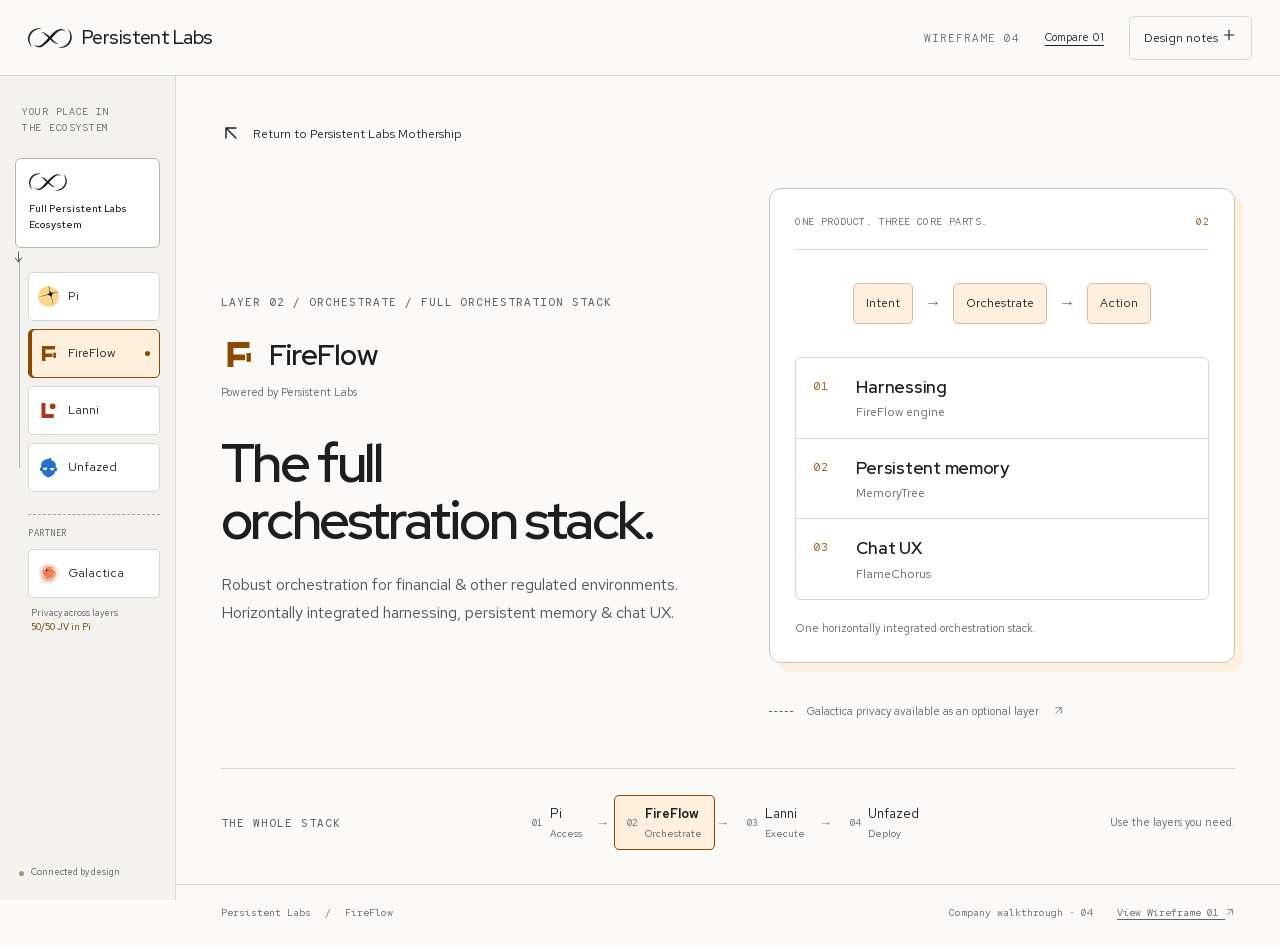
==== fireflow.html @ 5bea2a49 "Publish Persistent Labs ecosystem walkthrough" ====
<!doctype html><html lang="en"><head><meta charset="utf-8"><meta name="viewport" content="width=device-width, initial-scale=1"><meta name="robots" content="noindex,nofollow"><meta name="color-scheme" content="light"><title>FireFlow · Persistent Labs wireframe</title><link rel="preload" href="assets/fonts/red-hat-display-latin-variable.woff2" as="font" type="font/woff2" crossorigin><link rel="preload" href="assets/fonts/red-hat-text-latin-variable.woff2" as="font" type="font/woff2" crossorigin><link rel="stylesheet" href="site.css?v=774cdf6183"><script src="app.js?v=c38bf62b38" defer></script></head>
    <body data-page="fireflow"><a class="skip-link" href="#main">Skip to content</a><header class="topbar"><a class="company-logo" href="index.html" aria-label="Persistent Labs home"><svg class="pl-mark" aria-hidden="true" focusable="false" xmlns="http://www.w3.org/2000/svg" viewBox="0 0 47 21"><g fill="currentColor"><path d="M4.39736 20.0548C-1.94875 15.1978 -1.28266 5.82736 5.46964 1.67684C7.69121 0.311941 10.3883 -0.250189 12.9525 0.103068C13.5801 0.187772 14.1971 0.321567 14.7929 0.514077C13.5637 0.550654 12.348 0.665198 11.1622 0.944338C5.41959 2.16197 1.02265 7.51087 1.75419 13.4594C2.0006 15.8254 3.0623 18.0807 4.39736 20.0548Z"/><path d="M6.89844 17.0713C8.09585 18.1677 9.59743 19.1658 11.2184 19.0407C13.516 18.8578 15.5268 16.9106 17.1217 15.3609C21.6274 11.0842 30.0478 -1.45781 37.0571 1.18921C38.3604 1.68974 39.4144 2.73892 40.1074 3.88436C39.4086 3.34629 38.6781 2.87753 37.9138 2.58106C35.9617 1.79466 34.0819 2.46171 32.4552 3.60137C30.7678 4.78819 29.349 6.25705 27.9042 7.80002C25.5565 10.3315 23.3311 13.0017 20.8256 15.4379C19.195 17.0078 17.4519 18.5306 15.4045 19.5682C11.948 21.3479 8.72344 20.6193 6.8994 17.0713H6.89844Z"/><path d="M13.8281 4.46155C16.8525 3.89076 19.742 6.03917 21.8962 7.90364C24.0543 9.79986 25.9832 12.0224 28.0777 13.91C29.4706 15.142 30.949 16.2624 32.8857 16.686C29.8296 17.2548 26.9853 15.1719 24.7945 13.2891C22.6287 11.3967 20.7036 9.16554 18.6187 7.2645C17.2115 5.99971 15.7359 4.87833 13.8281 4.46155Z"/><path d="M42.4229 0.945841C48.769 5.80288 48.1029 15.1733 41.3506 19.3238C39.13 20.6887 36.4329 21.2509 33.8677 20.8967C33.2402 20.812 32.6232 20.6782 32.0273 20.4857C33.2565 20.4491 34.4722 20.3345 35.6581 20.0554C41.4016 18.8387 45.7986 13.4898 45.067 7.54125C44.8206 5.17529 43.7589 2.92004 42.4239 0.945841H42.4229Z"/></g></svg>
<span>Persistent Labs</span></a><div class="review-controls"><button class="map-toggle" type="button" aria-expanded="false" aria-controls="mobile-map">Ecosystem <svg class="ui-icon" xmlns="http://www.w3.org/2000/svg" viewBox="0 0 24 24" width="16" height="16" fill="none" stroke="currentColor" stroke-width="1.7" stroke-linecap="round" stroke-linejoin="round" aria-hidden="true" focusable="false"><path d="M5 12h14"/><path class="icon-vertical" d="M12 5v14"/></svg></button><span class="version">Wireframe 04</span><a class="compare-link" href="v1/fireflow.html">Compare 01</a><button class="notes-toggle" type="button" aria-pressed="false">Design notes <svg class="ui-icon" xmlns="http://www.w3.org/2000/svg" viewBox="0 0 24 24" width="16" height="16" fill="none" stroke="currentColor" stroke-width="1.7" stroke-linecap="round" stroke-linejoin="round" aria-hidden="true" focusable="false"><path d="M5 12h14"/><path class="icon-vertical" d="M12 5v14"/></svg></button></div></header>
    <aside class="rail"><nav aria-label="Ecosystem map"><p class="rail-caption">Your place in<br>the ecosystem</p>
    <a class="map-home" href="index.html" aria-label="Full Persistent Labs Ecosystem" title="Full Persistent Labs Ecosystem"><svg class="pl-mark" aria-hidden="true" focusable="false" xmlns="http://www.w3.org/2000/svg" viewBox="0 0 47 21"><g fill="currentColor"><path d="M4.39736 20.0548C-1.94875 15.1978 -1.28266 5.82736 5.46964 1.67684C7.69121 0.311941 10.3883 -0.250189 12.9525 0.103068C13.5801 0.187772 14.1971 0.321567 14.7929 0.514077C13.5637 0.550654 12.348 0.665198 11.1622 0.944338C5.41959 2.16197 1.02265 7.51087 1.75419 13.4594C2.0006 15.8254 3.0623 18.0807 4.39736 20.0548Z"/><path d="M6.89844 17.0713C8.09585 18.1677 9.59743 19.1658 11.2184 19.0407C13.516 18.8578 15.5268 16.9106 17.1217 15.3609C21.6274 11.0842 30.0478 -1.45781 37.0571 1.18921C38.3604 1.68974 39.4144 2.73892 40.1074 3.88436C39.4086 3.34629 38.6781 2.87753 37.9138 2.58106C35.9617 1.79466 34.0819 2.46171 32.4552 3.60137C30.7678 4.78819 29.349 6.25705 27.9042 7.80002C25.5565 10.3315 23.3311 13.0017 20.8256 15.4379C19.195 17.0078 17.4519 18.5306 15.4045 19.5682C11.948 21.3479 8.72344 20.6193 6.8994 17.0713H6.89844Z"/><path d="M13.8281 4.46155C16.8525 3.89076 19.742 6.03917 21.8962 7.90364C24.0543 9.79986 25.9832 12.0224 28.0777 13.91C29.4706 15.142 30.949 16.2624 32.8857 16.686C29.8296 17.2548 26.9853 15.1719 24.7945 13.2891C22.6287 11.3967 20.7036 9.16554 18.6187 7.2645C17.2115 5.99971 15.7359 4.87833 13.8281 4.46155Z"/><path d="M42.4229 0.945841C48.769 5.80288 48.1029 15.1733 41.3506 19.3238C39.13 20.6887 36.4329 21.2509 33.8677 20.8967C33.2402 20.812 32.6232 20.6782 32.0273 20.4857C33.2565 20.4491 34.4722 20.3345 35.6581 20.0554C41.4016 18.8387 45.7986 13.4898 45.067 7.54125C44.8206 5.17529 43.7589 2.92004 42.4239 0.945841H42.4229Z"/></g></svg>
<span>Full Persistent Labs<br>Ecosystem</span></a>
    <div class="mini-stack"><div class="mini-axis" aria-hidden="true">↓</div><a class="map-node pi" href="pi.html" aria-label="Pi — Private inference & payments" title="Pi — Private inference & payments"><img class="mark" src="assets/pi-symbol.svg" width="38" height="38" alt="" aria-hidden="true" decoding="async"><span>Pi</span><i aria-hidden="true"></i></a><a class="map-node fireflow" href="fireflow.html" aria-label="FireFlow — Full orchestration stack" title="FireFlow — Full orchestration stack" aria-current="page"><svg class="mark" aria-hidden="true" focusable="false" xmlns="http://www.w3.org/2000/svg" viewBox="0 0 96 96" fill="currentColor"><path d="M18 14h60v16H34v18h32v16H34v18H18z"/><path d="M70 44h12v24H70z"/></svg>
<span>FireFlow</span><i aria-hidden="true"></i></a><a class="map-node lanni" href="lanni.html" aria-label="Lanni — Deployable agent layer" title="Lanni — Deployable agent layer"><svg class="mark" aria-hidden="true" focusable="false" xmlns="http://www.w3.org/2000/svg" viewBox="0 0 96 96" fill="currentColor"><path d="M16 14h18v50h38v18H16z"/><circle cx="67" cy="29" r="13"/></svg>
<span>Lanni</span><i aria-hidden="true"></i></a><a class="map-node unfazed" href="unfazed.html" aria-label="Unfazed — Lean orchestration & deployment" title="Unfazed — Lean orchestration & deployment"><svg class="mark" aria-hidden="true" focusable="false" xmlns="http://www.w3.org/2000/svg" viewBox="0 0 1024 1024">
  
  <g transform="matrix(13.381 0 0 13.381 3.82495 24.9614)">
    <path class="mark" d="M51.151 47.186c-4.211 0-7.624-3.413-7.624-7.624 0-.591.074-1.165.201-1.717 2.017.124 4.029.265 6.034.435-.019.091-.029.185-.029.282 0 .783.635 1.417 1.417 1.417.783 0 1.418-.634 1.418-1.417 0-.008-.002-.016-.003-.024 2.071.198 4.135.417 6.191.663.006.12.018.239.018.361 0 4.211-3.413 7.624-7.623 7.624ZM25.454 46.013c-4.211 0-7.624-3.413-7.624-7.624 0-.041.006-.081.006-.121 1.992-.321 3.991-.623 5.999-.901 0 .008-.002.014-.002.022 0 .783.634 1.417 1.417 1.417s1.417-.634 1.417-1.417c0-.136-.025-.265-.061-.389 2.049-.262 4.106-.501 6.17-.719.192.67.301 1.376.301 2.108 0 4.211-3.413 7.624-7.623 7.624ZM66.95 36.039c-1.069-.15-2.16.685-3.006 2.119l.727-7.239c.467-4.654-1.146-10.792-3.585-13.64-2.44-2.848-7.947-6.699-12.239-8.558l-1.725-.748c.767-.785 1.219-1.745 1.219-2.786 0-2.646-2.2-4.386-5.902-4.386 3.18 3.18-7.108 3.566-12.417 5.525-6.772 2.499-10.095 3.588-14.46 7.953s-4.97 11.977-4.405 16.62l.891 7.326c-.851-1.473-1.959-2.339-3.044-2.186-1.902.267-3.013 3.557-2.48 7.348.532 3.79 3.498 6.507 5.401 6.24.661-.093 1.103-.541 1.381-1.237.763 4.487 3.27 9.821 5.802 12.212 2.696 2.546 8.01 6.78 11.809 9.409 3.799 2.63 10.084 2.647 13.967.039l.116-.078c3.883-2.609 9.331-6.825 12.107-9.37 2.534-2.323 4.96-7.428 5.721-11.84.278.48.668.79 1.202.865 1.903.267 4.868-2.45 5.401-6.24.533-3.791-.578-7.081-2.481-7.348Z"/>
  </g>
</svg>
<span>Unfazed</span><i aria-hidden="true"></i></a></div>
    <div class="mini-partner"><span class="partner-kicker">Partner</span><a class="map-node galactica" href="galactica.html" title="Galactica — partner company" aria-label="Galactica — partner company"><img class="mark" src="assets/galactica-symbol.svg" width="38" height="38" alt="" aria-hidden="true" decoding="async"><span>Galactica</span><i aria-hidden="true"></i></a><small>Privacy across layers<br><b>50/50 JV in Pi</b></small></div>
    </nav><div class="rail-bottom"><span class="rail-dot"></span><span>Connected by design</span></div></aside><div id="mobile-map" class="mobile-map" hidden><div class="mobile-location"><span>You are here: <b>FireFlow</b></span></div><nav class="mobile-nodes" aria-label="Mobile ecosystem map"><a class="mobile-node home" href="index.html" aria-label="Full Persistent Labs Ecosystem"><svg class="pl-mark" aria-hidden="true" focusable="false" xmlns="http://www.w3.org/2000/svg" viewBox="0 0 47 21"><g fill="currentColor"><path d="M4.39736 20.0548C-1.94875 15.1978 -1.28266 5.82736 5.46964 1.67684C7.69121 0.311941 10.3883 -0.250189 12.9525 0.103068C13.5801 0.187772 14.1971 0.321567 14.7929 0.514077C13.5637 0.550654 12.348 0.665198 11.1622 0.944338C5.41959 2.16197 1.02265 7.51087 1.75419 13.4594C2.0006 15.8254 3.0623 18.0807 4.39736 20.0548Z"/><path d="M6.89844 17.0713C8.09585 18.1677 9.59743 19.1658 11.2184 19.0407C13.516 18.8578 15.5268 16.9106 17.1217 15.3609C21.6274 11.0842 30.0478 -1.45781 37.0571 1.18921C38.3604 1.68974 39.4144 2.73892 40.1074 3.88436C39.4086 3.34629 38.6781 2.87753 37.9138 2.58106C35.9617 1.79466 34.0819 2.46171 32.4552 3.60137C30.7678 4.78819 29.349 6.25705 27.9042 7.80002C25.5565 10.3315 23.3311 13.0017 20.8256 15.4379C19.195 17.0078 17.4519 18.5306 15.4045 19.5682C11.948 21.3479 8.72344 20.6193 6.8994 17.0713H6.89844Z"/><path d="M13.8281 4.46155C16.8525 3.89076 19.742 6.03917 21.8962 7.90364C24.0543 9.79986 25.9832 12.0224 28.0777 13.91C29.4706 15.142 30.949 16.2624 32.8857 16.686C29.8296 17.2548 26.9853 15.1719 24.7945 13.2891C22.6287 11.3967 20.7036 9.16554 18.6187 7.2645C17.2115 5.99971 15.7359 4.87833 13.8281 4.46155Z"/><path d="M42.4229 0.945841C48.769 5.80288 48.1029 15.1733 41.3506 19.3238C39.13 20.6887 36.4329 21.2509 33.8677 20.8967C33.2402 20.812 32.6232 20.6782 32.0273 20.4857C33.2565 20.4491 34.4722 20.3345 35.6581 20.0554C41.4016 18.8387 45.7986 13.4898 45.067 7.54125C44.8206 5.17529 43.7589 2.92004 42.4239 0.945841H42.4229Z"/></g></svg>
<span>Home</span></a><a class="mobile-node pi" href="pi.html" aria-label="Pi — Access"><img class="mark" src="assets/pi-symbol.svg" width="38" height="38" alt="" aria-hidden="true" decoding="async"><span>Pi</span></a><a class="mobile-node fireflow" href="fireflow.html" aria-label="FireFlow — Orchestrate" aria-current="page"><svg class="mark" aria-hidden="true" focusable="false" xmlns="http://www.w3.org/2000/svg" viewBox="0 0 96 96" fill="currentColor"><path d="M18 14h60v16H34v18h32v16H34v18H18z"/><path d="M70 44h12v24H70z"/></svg>
<span>FireFlow</span></a><a class="mobile-node lanni" href="lanni.html" aria-label="Lanni — Execute"><svg class="mark" aria-hidden="true" focusable="false" xmlns="http://www.w3.org/2000/svg" viewBox="0 0 96 96" fill="currentColor"><path d="M16 14h18v50h38v18H16z"/><circle cx="67" cy="29" r="13"/></svg>
<span>Lanni</span></a><a class="mobile-node unfazed" href="unfazed.html" aria-label="Unfazed — Deploy"><svg class="mark" aria-hidden="true" focusable="false" xmlns="http://www.w3.org/2000/svg" viewBox="0 0 1024 1024">
  
  <g transform="matrix(13.381 0 0 13.381 3.82495 24.9614)">
    <path class="mark" d="M51.151 47.186c-4.211 0-7.624-3.413-7.624-7.624 0-.591.074-1.165.201-1.717 2.017.124 4.029.265 6.034.435-.019.091-.029.185-.029.282 0 .783.635 1.417 1.417 1.417.783 0 1.418-.634 1.418-1.417 0-.008-.002-.016-.003-.024 2.071.198 4.135.417 6.191.663.006.12.018.239.018.361 0 4.211-3.413 7.624-7.623 7.624ZM25.454 46.013c-4.211 0-7.624-3.413-7.624-7.624 0-.041.006-.081.006-.121 1.992-.321 3.991-.623 5.999-.901 0 .008-.002.014-.002.022 0 .783.634 1.417 1.417 1.417s1.417-.634 1.417-1.417c0-.136-.025-.265-.061-.389 2.049-.262 4.106-.501 6.17-.719.192.67.301 1.376.301 2.108 0 4.211-3.413 7.624-7.623 7.624ZM66.95 36.039c-1.069-.15-2.16.685-3.006 2.119l.727-7.239c.467-4.654-1.146-10.792-3.585-13.64-2.44-2.848-7.947-6.699-12.239-8.558l-1.725-.748c.767-.785 1.219-1.745 1.219-2.786 0-2.646-2.2-4.386-5.902-4.386 3.18 3.18-7.108 3.566-12.417 5.525-6.772 2.499-10.095 3.588-14.46 7.953s-4.97 11.977-4.405 16.62l.891 7.326c-.851-1.473-1.959-2.339-3.044-2.186-1.902.267-3.013 3.557-2.48 7.348.532 3.79 3.498 6.507 5.401 6.24.661-.093 1.103-.541 1.381-1.237.763 4.487 3.27 9.821 5.802 12.212 2.696 2.546 8.01 6.78 11.809 9.409 3.799 2.63 10.084 2.647 13.967.039l.116-.078c3.883-2.609 9.331-6.825 12.107-9.37 2.534-2.323 4.96-7.428 5.721-11.84.278.48.668.79 1.202.865 1.903.267 4.868-2.45 5.401-6.24.533-3.791-.578-7.081-2.481-7.348Z"/>
  </g>
</svg>
<span>Unfazed</span></a><a class="mobile-node galactica" href="galactica.html" aria-label="Galactica — separate partner"><img class="mark" src="assets/galactica-symbol.svg" width="38" height="38" alt="" aria-hidden="true" decoding="async"><span>Galactica</span></a></nav><div id="map-details" class="map-details"><nav aria-label="Ecosystem roles"><a class="pi" href="pi.html"><b>01 · Access</b><span>Pi — Private inference & payments</span></a><a class="fireflow" href="fireflow.html" aria-current="page"><b>02 · Orchestrate</b><span>FireFlow — Full orchestration stack</span></a><a class="lanni" href="lanni.html"><b>03 · Execute</b><span>Lanni — Deployable agent layer</span></a><a class="unfazed" href="unfazed.html"><b>04 · Deploy</b><span>Unfazed — Lean orchestration & deployment</span></a></nav><a href="galactica.html" class="mobile-partner-detail"><b>Galactica · separate partner</b><span>Optional privacy across the stack. Built into Pi, a 50/50 joint venture with Persistent Labs.</span></a><button class="notes-toggle" type="button" aria-pressed="false">Design notes <svg class="ui-icon" xmlns="http://www.w3.org/2000/svg" viewBox="0 0 24 24" width="16" height="16" fill="none" stroke="currentColor" stroke-width="1.7" stroke-linecap="round" stroke-linejoin="round" aria-hidden="true" focusable="false"><path d="M5 12h14"/><path class="icon-vertical" d="M12 5v14"/></svg></button></div></div><div class="page-shell"><main id="main" tabindex="-1"><a href="index.html" class="return-link"><span aria-hidden="true"><svg class="ui-icon" xmlns="http://www.w3.org/2000/svg" viewBox="0 0 24 24" width="16" height="16" fill="none" stroke="currentColor" stroke-width="1.7" stroke-linecap="round" stroke-linejoin="round" aria-hidden="true" focusable="false"><path d="M18 18 6 6M6 18V6h12"/></svg></span> Return to Persistent Labs Mothership</a><section class="product-hero fireflow"><div class="product-copy"><p class="eyebrow">Layer 02 / Orchestrate / Full orchestration stack</p><div class="product-lockup "><svg class="mark" aria-hidden="true" focusable="false" xmlns="http://www.w3.org/2000/svg" viewBox="0 0 96 96" fill="currentColor"><path d="M18 14h60v16H34v18h32v16H34v18H18z"/><path d="M70 44h12v24H70z"/></svg>
<span>FireFlow</span></div><p class="endorsement">Powered by Persistent Labs</p><h1>The full<br> orchestration stack.</h1><p class="product-description">Robust orchestration for financial &amp; other regulated environments. Horizontally integrated harnessing, persistent memory &amp; chat UX.</p></div><div class="product-art"><div class="visual-board"><div class="visual-label"><span>One product. Three core parts.</span><span>02</span></div><div class="flow-path"><span>Intent</span><i aria-hidden="true">→</i><span>Orchestrate</span><i aria-hidden="true">→</i><span>Action</span></div><div class="ff-components"><div><b>01</b><h3>Harnessing</h3><p>FireFlow engine</p></div><div><b>02</b><h3>Persistent memory</h3><p>MemoryTree</p></div><div><b>03</b><h3>Chat UX</h3><p>FlameChorus</p></div></div><p class="visual-footnote">One horizontally integrated orchestration stack.</p></div><a class="privacy-caption" href="galactica.html">Galactica privacy available as an optional layer <span aria-hidden="true"><svg class="ui-icon" xmlns="http://www.w3.org/2000/svg" viewBox="0 0 24 24" width="16" height="16" fill="none" stroke="currentColor" stroke-width="1.7" stroke-linecap="round" stroke-linejoin="round" aria-hidden="true" focusable="false"><path d="M6 18 18 6M6 6h12v12"/></svg></span></a></div></section><section class="context-strip" aria-label="Place in the stack"><span class="eyebrow">The whole stack</span><div class="context-layers"><a href="pi.html" class="context-layer pi"><small>01</small><span>Pi<b>Access</b></span></a><a href="fireflow.html" class="context-layer fireflow" aria-current="page"><small>02</small><span>FireFlow<b>Orchestrate</b></span></a><a href="lanni.html" class="context-layer lanni"><small>03</small><span>Lanni<b>Execute</b></span></a><a href="unfazed.html" class="context-layer unfazed"><small>04</small><span>Unfazed<b>Deploy</b></span></a></div><p>Use the layers you need.</p></section><aside class="review-notes" hidden><span class="eyebrow">Design note</span><p>One product contains orchestration, persistent memory and chat UX. MemoryTree and FlameChorus stay subordinate. Copy follows the core brief; this wireframe does not evaluate or change the existing FireFlow website. The mark is the bible’s concept asset.</p></aside></main><footer class="page-footer"><span>Persistent Labs <span class="footer-divider">/</span> FireFlow</span><span>Company walkthrough · 04 <a href="v1/index.html">View Wireframe 01 <svg class="ui-icon" xmlns="http://www.w3.org/2000/svg" viewBox="0 0 24 24" width="16" height="16" fill="none" stroke="currentColor" stroke-width="1.7" stroke-linecap="round" stroke-linejoin="round" aria-hidden="true" focusable="false"><path d="M6 18 18 6M6 6h12v12"/></svg></a></span></footer></div><script type="application/json" id="interaction-content">{}</script></body></html>
---- site.css ----
@font-face{font-family:Red Hat Display;src:url('assets/fonts/red-hat-display-latin-variable.woff2') format('woff2');font-weight:300 900;font-display:swap}@font-face{font-family:Red Hat Text;src:url('assets/fonts/red-hat-text-latin-variable.woff2') format('woff2');font-weight:300 900;font-display:swap}@font-face{font-family:Red Hat Mono;src:url('assets/fonts/red-hat-mono-latin-variable.woff2') format('woff2');font-weight:300 900;font-display:swap}:root{--ink:#1c1e21;--muted:#61656b;--paper:#fbfaf8;--white:#fff;--line:#d6d7d8;--soft-line:#e8e7e4;--gold:#fbd78e;--rail:176px;--top:76px;--accent:#76580d;--tint:#fff7e6;--pad:clamp(24px,3.5vw,58px);--display:'Red Hat Display',Arial,sans-serif;--text:'Red Hat Text',Arial,sans-serif;--mono:'Red Hat Mono',monospace}*{box-sizing:border-box}html{scroll-behavior:auto}body{margin:0;background:var(--paper);color:var(--ink);font:16px/1.55 var(--text)}a{color:inherit;text-decoration:none}button{font:inherit;color:inherit}button,a{-webkit-tap-highlight-color:transparent}button{cursor:pointer}button:focus-visible,a:focus-visible,summary:focus-visible{outline:3px solid #76580d;outline-offset:5px}h1,h2,h3,p{margin:0}h1,h2,h3{font-family:var(--display)}h1{font-weight:600;letter-spacing:-.045em;line-height:1.06}h2{font-weight:600;letter-spacing:-.025em;line-height:1.2}h3{font-weight:600;letter-spacing:-.015em}.mark{display:block;width:30px;height:30px;flex-shrink:0;fill:currentColor}.pl-mark{width:44px;height:24px;flex:none;display:block}.gal-mark{display:block;width:100%;max-width:205px;height:auto}.eyebrow{font:500 11px/1.5 var(--mono);text-transform:uppercase;letter-spacing:.09em;color:var(--muted)}.pi{--accent:#6544a2;--tint:#f2edff}.fireflow{--accent:#8c4900;--tint:#fff0de}.lanni{--accent:#a6381c;--tint:#fff0eb}.unfazed{--accent:#2570cc;--tint:#ebf2fc}.galactica{--accent:#97502a;--tint:#fff1e8}.skip-link{position:fixed;top:-100px;left:16px;z-index:100;background:var(--ink);color:white;padding:12px 20px}.skip-link:focus{top:8px}.topbar{height:var(--top);position:fixed;z-index:20;inset:0 0 auto;background:rgba(251,250,248,.98);border-bottom:1px solid var(--line);display:flex;align-items:center;justify-content:space-between;padding:0 28px}.company-logo{display:flex;align-items:center;gap:10px;min-height:44px;font:500 19px var(--display);letter-spacing:-.03em}.review-controls{display:flex;align-items:center;gap:25px}.version{font:11px var(--mono);text-transform:uppercase;letter-spacing:.09em;color:var(--muted)}.notes-toggle{min-height:44px;border:1px solid var(--line);border-radius:5px;background:transparent;padding:0 14px;font-size:12px}.notes-toggle span{margin-left:12px}.notes-toggle[aria-pressed=true]{background:var(--ink);color:white;border-color:var(--ink)}.rail{position:fixed;top:var(--top);bottom:0;left:0;width:var(--rail);border-right:1px solid var(--line);padding:28px 15px 20px;background:#f3f2ef;display:flex;flex-direction:column;justify-content:space-between;overflow-y:auto;z-index:15}.rail-caption{font:10px/1.6 var(--mono);text-transform:uppercase;letter-spacing:.07em;color:var(--muted);margin:0 7px 22px}.map-home{display:flex;flex-direction:column;align-items:flex-start;justify-content:center;gap:10px;min-height:85px;padding:14px 13px;border:1px solid #b6b5b2;border-radius:6px;font-size:11px;font-weight:500;background:var(--white)}.map-home[aria-current]{background:var(--ink);border-color:var(--ink);color:var(--gold)}.map-home .pl-mark{width:38px;height:18px}.mini-stack{position:relative;padding:24px 0 0 13px;margin-right:0}.mini-stack:before{content:'';position:absolute;left:4px;top:10px;bottom:24px;width:1px;background:#b6b5b2}.mini-axis{position:absolute;left:-1px;top:-2px;font-size:15px;color:var(--muted)}.map-node{height:49px;display:flex;align-items:center;gap:9px;position:relative;border:1px solid var(--line);border-radius:5px;padding:9px;background:var(--white);margin-bottom:8px;font-size:12px}.map-node .mark{width:21px;height:21px;color:var(--accent)}.map-node i{margin-left:auto;width:5px;height:5px;border-radius:50%;background:transparent}.map-node[aria-current]{border-color:var(--accent);background:var(--tint);box-shadow:inset 3px 0 var(--accent)}.map-node[aria-current] i{background:var(--accent)}.map-node:hover{border-color:var(--accent)}.mini-partner{margin-top:22px;margin-left:13px;border-top:1px dashed #ba9f89;padding-top:12px;position:relative}.partner-kicker{font:9px var(--mono);text-transform:uppercase;letter-spacing:.06em;color:var(--muted);display:block;margin-bottom:10px}.mini-partner small{display:block;font-size:9px;line-height:1.6;color:var(--muted);padding-left:3px}.mini-partner small b{font-weight:500;color:var(--accent)}.g-symbol{font:700 21px/1 var(--display);min-width:21px}.g-symbol span{color:#df6942}.rail-bottom{display:flex;align-items:center;gap:7px;font-size:9px;color:var(--muted);padding:24px 4px 0}.rail-dot{width:5px;height:5px;background:#aa9871;border-radius:50%;flex:none}.page-shell{margin-left:var(--rail);padding-top:var(--top)}main{padding:36px var(--pad) 0;max-width:1510px;margin:auto;outline:none}.home-intro{display:grid;grid-template-columns:1fr 1fr;gap:50px;align-items:end;margin-bottom:34px}.home-intro h1{font-size:clamp(42px,4.4vw,66px);margin-top:17px}.intro-copy{max-width:420px;margin-left:auto;padding-bottom:4px}.intro-copy p{color:#53575d;font-size:16px;line-height:1.7}.explore-hint{display:flex;align-items:center;gap:12px;font-size:12px;margin-top:18px}.explore-hint>span{width:25px;height:25px;border:1px solid var(--line);display:grid;place-items:center;border-radius:50%}.ecosystem{display:grid;grid-template-columns:minmax(0,1fr) 62px 270px;grid-template-rows:auto 1fr;isolation:isolate}.stack-heading{grid-column:1;display:flex;justify-content:space-between;align-items:center;gap:12px;margin-bottom:13px}.axis-label{font-size:11px;color:var(--muted)}.stack-frame{grid-column:1;grid-row:2;padding:16px;border:1px solid #b9bab9;border-radius:13px;background:linear-gradient(90deg,#fff8,#fff4)}.stack-block{display:grid;grid-template-columns:28px minmax(135px,.85fr) minmax(0,1fr) 19px;gap:15px;align-items:center;min-height:100px;border:1px solid #bdc0c5;border-left:4px solid var(--accent);border-radius:8px;background:white;padding:16px 18px;margin-bottom:18px;position:relative;transition:border-color .15s,background .15s}.stack-block:not(:last-of-type):after{content:'';position:absolute;bottom:-19px;left:46px;height:18px;width:1px;background:#aeb1b5}.stack-block:before{content:'';position:absolute;top:-7px;left:49px;width:32px;height:6px;border:1px solid #bfc2c6;border-bottom:0;border-radius:3px 3px 0 0;background:white}.stack-block:hover{border-color:var(--accent);background:var(--tint)}.stack-block .mark{color:var(--accent);height:33px;width:33px}.block-number{font:11px var(--mono);color:var(--muted);align-self:start;padding-top:5px}.block-brand{display:flex;align-items:center;gap:12px}.block-brand strong{font:600 clamp(18px,1.7vw,25px) var(--display);letter-spacing:-.025em}.block-role{font-size:13px;line-height:1.45;color:#53575d}.block-arrow{color:var(--muted);font-size:21px}.jv-badge{display:block;font-size:10px;line-height:1.5;color:var(--accent);margin-top:6px}.foundation{display:flex;justify-content:space-between;gap:12px;color:var(--muted);font:10px/1.5 var(--mono)}.stack-block:last-of-type{margin-bottom:14px}.privacy-wiring{grid-column:2;grid-row:2;position:relative;min-height:444px}.wire{position:absolute;left:0;width:32px;border-top:1px dashed #b57b58}.wire:before{content:'';position:absolute;top:-3px;left:-3px;width:5px;height:5px;border-radius:50%;background:#b57b58}.w1{top:66px}.w2{top:184px}.w3{top:302px}.w4{top:420px;border-top:2px solid #97502a}.bus{position:absolute;left:31px;top:66px;height:355px;border-left:1px dashed #b57b58}.bridge{position:absolute;left:31px;right:0;top:243px;border-top:1px dashed #b57b58}.partner-column{grid-column:3;grid-row:1/3;display:flex;flex-direction:column;justify-content:center}.partner-intro{margin-bottom:14px}.partner-intro .eyebrow{font-size:10px}.partner-block{padding:24px 21px;border:1px solid #c8b19f;border-radius:10px;background:#fffdfa}.partner-title{display:flex;align-items:center;justify-content:space-between;gap:12px;min-height:44px}.partner-title .gal-mark{max-width:180px}.partner-title>span{font-size:20px}.partner-endorsement{font-size:10px;color:var(--muted);margin:4px 0 26px}.partner-block h2{font-size:24px;line-height:1.15;margin-bottom:13px}.partner-block>p:not(.partner-endorsement){font-size:13px;color:#55595e;line-height:1.65}.relationship{display:flex;align-items:center;gap:9px;font-size:11px}.optional{margin-top:22px}.inherent{margin-top:12px;font-weight:600}.line-sample{width:24px;border-top:2px solid #97502a;flex:none}.line-sample.dashed{border-top:1px dashed #97502a}.partner-block .settlement{font-size:11px!important;margin-top:12px;padding-top:14px;border-top:1px solid var(--soft-line)}.text-link{font-size:12px;font-weight:500;display:inline-flex;gap:15px;align-items:center;min-height:44px;margin-top:13px;text-decoration:underline;text-underline-offset:4px}.modular-note{display:flex;align-items:center;gap:20px;margin:29px 0 7px;padding:22px 0 0;border-top:1px solid var(--line)}.modular-note h2{font-size:20px}.modular-note p{font-size:13px;color:var(--muted);margin-top:5px}.modular-icon{display:flex;gap:5px;align-items:flex-end;flex:none}.modular-icon i{width:12px;height:12px;border:1px solid #8c7e64}.modular-icon i:nth-child(2){height:23px}.modular-icon i:nth-child(3){height:34px}.page-footer{max-width:1510px;margin:34px auto 0;padding:20px var(--pad) 25px;border-top:1px solid var(--line);display:flex;justify-content:space-between;gap:20px;font:10px/1.5 var(--mono);color:var(--muted)}.footer-divider{margin:0 8px}.review-notes{margin-top:30px;padding:22px 24px;background:#fff4d9;border:1px dashed #a08a55;border-radius:6px;max-width:100%}.review-notes p{font-size:13px;line-height:1.7;max-width:95ch;margin-top:8px}.review-notes[hidden]{display:none}.return-link{display:inline-flex;align-items:center;gap:12px;min-height:44px;font-size:12px;margin-bottom:32px}.return-link span{font-size:20px}.return-link:hover{text-decoration:underline;text-underline-offset:4px}.product-hero{display:grid;grid-template-columns:minmax(0,1.04fr) minmax(0,1fr);gap:clamp(35px,5vw,88px);align-items:center;min-height:500px;padding-bottom:35px}.product-lockup{display:flex;align-items:center;gap:13px;margin-top:25px;font:600 29px var(--display);letter-spacing:-.025em}.product-lockup .mark{width:35px;height:35px;color:var(--accent)}.endorsement{font-size:11px;color:var(--muted);margin-top:10px}.product-copy h1{font-size:clamp(39px,4.2vw,63px);margin-top:32px}.product-description{font-size:16px;line-height:1.75;margin-top:24px;max-width:48ch;color:#52565d}.jv-detail{border-top:1px solid var(--line);padding-top:20px;margin-top:28px}.jv-detail>div{display:flex;align-items:center;gap:19px;margin-top:15px}.jv-detail b{font:600 15px var(--display)}.jv-detail .gal-mark{width:130px}.product-art{min-width:0}.visual-board{border:1px solid #c5c6c9;border-radius:12px;padding:25px;background:white;box-shadow:8px 8px 0 var(--tint)}.visual-label{display:flex;justify-content:space-between;gap:20px;font:10px/1.5 var(--mono);text-transform:uppercase;letter-spacing:.04em;color:var(--muted);padding-bottom:20px;border-bottom:1px solid var(--line)}.visual-label>span:last-child{color:var(--accent)}.pi-models{display:flex;justify-content:space-between;gap:10px;margin-top:30px}.pi-models span{font-size:12px;border:1px solid var(--line);border-radius:5px;padding:11px 9px;text-align:center;flex:1;background:var(--paper)}.branch-line{height:32px;width:73%;border:1px solid #b4a4d6;border-top:0;margin:0 auto;position:relative}.branch-line:after{content:'';height:22px;width:1px;background:#b4a4d6;position:absolute;left:50%;bottom:-23px}.pi-core{display:flex;align-items:center;justify-content:center;gap:20px;margin:22px auto 0;padding:27px;border:1px solid #b4a4d6;border-radius:8px;background:var(--tint)}.pi-core .mark{width:60px;height:60px;color:var(--accent)}.pi-core strong{font:600 30px var(--display);display:block}.pi-core span{font-size:13px;color:var(--muted)}.private-band{display:flex;align-items:center;justify-content:center;gap:9px;padding:16px 0;font-size:12px}.small-dot{width:6px;height:6px;background:#97502a;border-radius:50%}.pi-settlement{display:flex;flex-direction:column;align-items:center;gap:5px;border-top:1px solid var(--line);padding-top:18px;font-size:12px}.pi-settlement strong{font-weight:500;color:var(--muted);font-size:11px}.privacy-caption{display:flex;gap:14px;font-size:11px;line-height:1.6;margin-top:26px;color:var(--muted);min-height:44px;align-items:center}.privacy-caption:before{content:'';width:24px;border-top:1px dashed #97502a;flex:none}.flow-path{display:flex;gap:12px;align-items:center;justify-content:center;padding:33px 0}.flow-path span{font-size:12px;padding:10px 12px;background:var(--tint);border:1px solid #d5bc9f;border-radius:5px}.flow-path i{font-style:normal;color:var(--muted)}.ff-components{border:1px solid var(--line);border-radius:6px;overflow:hidden}.ff-components>div{padding:16px 18px;border-bottom:1px solid var(--line);display:grid;grid-template-columns:27px 1fr;column-gap:15px;align-items:start}.ff-components>div:last-child{border-bottom:0}.ff-components b{font:11px var(--mono);color:var(--accent);padding-top:5px;grid-row:1/3}.ff-components h3{font-size:17px}.ff-components p{font-size:12px;color:var(--muted);margin-top:3px}.visual-footnote{font-size:11px;margin-top:20px;color:var(--muted)}.intent-bubble{border:1px solid #e3b7ac;background:var(--tint);border-radius:12px 12px 3px 12px;padding:17px;font-size:14px;margin:28px 0 22px 30px}.action-panel{border:1px solid var(--line);border-radius:8px;padding:20px}.action-panel>.eyebrow{color:var(--accent)}.action-step{padding-top:21px;display:flex;align-items:center;gap:13px;font-size:13px}.action-step span{font:10px var(--mono);border:1px solid #ddc1b9;padding:6px;border-radius:50%;color:var(--accent)}.action-step strong{font-weight:500}.built-on{display:flex;justify-content:space-between;align-items:center;min-height:44px;margin-top:15px;font-size:12px}.built-on span{font-size:20px}.deploy-wire{padding-top:27px;text-align:center}.deployment-symbol{display:grid;place-items:center;width:54px;height:54px;border:1px solid var(--line);margin:0 auto 12px;font:20px var(--mono);border-radius:5px;color:var(--accent)}.deploy-wire h3{font-size:19px}.deploy-arrow{display:block;font-size:27px;color:var(--accent);padding:17px}.deploy-destination{padding:25px 25px 12px;border:1px solid #aac3df;background:var(--tint);border-radius:5px}.deploy-destination h3{margin-top:7px}.destination-lines{padding:16px 20px;display:flex;flex-direction:column;gap:8px;align-items:center}.destination-lines i{height:4px;width:100%;background:#c6d6ec}.destination-lines i:last-child{width:65%}.unfazed .product-lockup{font-family:Arial,sans-serif;text-transform:lowercase;font-weight:400}.unfazed .product-copy h1{font-family:Arial,sans-serif;font-size:clamp(38px,3.8vw,58px);letter-spacing:-.055em}.context-strip{border-top:1px solid var(--line);padding-top:26px;display:flex;align-items:center;justify-content:space-between;gap:24px}.context-layers{display:flex;flex:1;justify-content:center;gap:19px}.context-layer{position:relative;display:flex;gap:8px;align-items:center;min-height:44px;padding:8px 12px;border:1px solid transparent;border-radius:5px;font-size:13px}.context-layer:not(:last-child):after{content:'→';position:absolute;right:-15px;color:#84878c}.context-layer small{font:9px var(--mono);color:var(--muted)}.context-layer[aria-current]{background:var(--tint);border-color:var(--accent);font-weight:600}.context-layer:hover{text-decoration:underline}.context-strip>p{font-size:11px;color:var(--muted)}.gal-page{border:1px solid #d9dddF;border-radius:16px;background:#fff;overflow:hidden}.gal-header{padding:22px 30px;display:flex;justify-content:space-between;align-items:center;border-bottom:1px solid #eceeed;gap:25px}.gal-header .gal-mark{width:180px}.gal-header p{font-size:10px;margin-top:9px;color:var(--muted)}.gal-nav{display:flex;gap:27px;font:9px var(--mono);text-transform:uppercase;color:var(--muted)}.gal-hero{position:relative;isolation:isolate;overflow:hidden;min-height:410px;padding:70px 45px 30px;background:linear-gradient(125deg,#fbfcfc,#f2f7f8 70%,#fff8ed)}.gal-orbit{position:absolute;right:3%;top:0;width:430px;height:430px;z-index:-1;opacity:.35;transform:rotate(-28deg)}.gal-orbit i{position:absolute;border:23px solid #dce4e5;border-left-color:transparent;border-bottom-color:#e8ddd2;border-radius:50%;inset:0}.gal-orbit i:nth-child(2){inset:42px;border-width:20px;transform:rotate(30deg)}.gal-orbit i:nth-child(3){inset:82px;border-width:18px;transform:rotate(60deg)}.gal-orbit i:nth-child(4){inset:118px;border-width:16px;transform:rotate(90deg)}.gal-welcome{font-size:12px;font-weight:500;margin:0 0 3px 4px}.gal-hero h1{font-family:Arial,sans-serif;font-size:clamp(44px,7.5vw,110px);font-weight:500;letter-spacing:-.065em;white-space:nowrap}.gal-dot{color:#dc6844}.gal-com{color:#8a9c9f}.gal-tagline{text-align:right;max-width:95%;font-size:22px;letter-spacing:-.03em;margin-top:12px}.gal-reference-actions{display:flex;gap:13px;margin-top:30px}.gal-reference-actions>span{font-size:9px;text-transform:uppercase;letter-spacing:.03em;border:1px solid #cd7757;padding:10px 15px;color:#6e4637;border-radius:3px}.gal-reference-actions>span:first-child{background:#ef865f;color:#251b17}.gal-reference-actions small{margin-left:14px}.gal-hero-foot{display:flex;justify-content:space-between;gap:25px;font:9px/1.5 var(--mono);color:#686e72;margin-top:64px}.gal-identity{text-align:center;padding:46px 25px}.gal-identity h2{font-size:32px;margin:14px 0}.gal-identity>p{font-size:14px;color:var(--muted);max-width:53ch;margin:auto}.gal-relationship-grid{display:grid;grid-template-columns:1fr 1fr;border-top:1px solid var(--line)}.gal-relationship-grid>div{padding:27px 30px}.gal-relationship-grid>div+div{border-left:1px solid var(--line)}.gal-relationship-grid h3{font-size:22px;margin-top:13px}.gal-relationship-grid p{font-size:13px;color:var(--muted);margin-top:12px;max-width:47ch}@media(min-width:1600px){.home-intro h1{font-size:74px}.stack-block{grid-template-columns:28px 1fr 1fr 20px}.ecosystem{grid-template-columns:minmax(0,1fr) 76px 310px}.partner-block{padding:30px}.bridge{right:0}}@media(max-width:1180px){:root{--rail:156px;--pad:28px}.ecosystem{grid-template-columns:minmax(0,1fr) 45px 235px}.stack-block{grid-template-columns:20px 1fr 17px;column-gap:12px;padding:12px 15px;height:108px;min-height:108px}.block-brand{grid-column:2;grid-row:1;gap:10px}.block-brand strong{font-size:21px}.block-brand .mark{width:25px;height:25px}.block-role{grid-column:2;grid-row:2;font-size:12px}.block-number{grid-row:1/3}.block-arrow{grid-column:3;grid-row:1/3}.jv-badge{font-size:9px;margin-top:3px}.privacy-wiring .wire{width:23px}.bus{left:22px;height:379px;top:70px}.bridge{left:22px;top:260px}.w1{top:70px}.w2{top:196px}.w3{top:322px}.w4{top:448px}.partner-block{padding:21px 18px}.partner-block h2{font-size:22px}.partner-title .gal-mark{max-width:160px}.foundation{font-size:9px}.product-hero{gap:35px}.visual-board{padding:21px}.flow-path{gap:7px}.flow-path span{padding:8px;font-size:10px}.context-strip{flex-wrap:wrap;gap:10px}.context-strip>p{display:none}.product-copy h1{font-size:45px}.gal-hero h1{font-size:8vw}.home-intro{gap:28px}}@media(max-width:900px){.home-intro{grid-template-columns:1fr;gap:20px;margin-bottom:30px}.home-intro h1 br{display:none}.home-intro h1{font-size:46px}.intro-copy{max-width:62ch;margin:0}.intro-copy p{font-size:15px}.explore-hint{margin-top:12px}.ecosystem{grid-template-columns:minmax(0,1fr) 30px 210px}.partner-block{padding:20px 15px}.partner-title .gal-mark{max-width:150px}.partner-title>span{display:none}.partner-block h2{font-size:21px}.partner-block>p:not(.partner-endorsement){font-size:12px}.partner-endorsement{font-size:9px;margin-bottom:20px}.partner-intro .eyebrow{font-size:9px;letter-spacing:0}.relationship{font-size:10px;gap:7px}.stack-frame{padding:14px 10px}.stack-block{grid-template-columns:1fr 14px;padding:11px 12px;gap:4px 8px}.block-number{display:none}.block-brand,.block-role{grid-column:1}.block-arrow{grid-column:2}.block-brand{gap:7px}.stack-block:before{left:22px;width:26px}.stack-block:after{left:35px!important}.foundation>span:last-child{display:none}.privacy-wiring .wire{width:16px}.bus,.bridge{left:15px}.stack-heading .axis-label{display:none}.product-hero{grid-template-columns:1fr;gap:34px;min-height:0}.product-copy{max-width:58ch}.product-copy h1{font-size:52px}.product-art{max-width:560px;width:100%}.product-description{max-width:58ch}.context-strip{display:block}.context-layers{justify-content:flex-start;margin-top:15px}.gal-header{padding:22px}.gal-nav{display:none}.gal-hero{padding:45px 25px 25px;min-height:360px}.gal-hero h1{font-size:7.9vw}.gal-tagline{font-size:19px}.gal-hero-foot{font-size:8px;gap:12px}.gal-relationship-grid>div{padding:24px}.gal-relationship-grid h3{font-size:21px}}@media(max-width:760px){:root{--rail:65px;--top:66px;--pad:23px}.topbar{padding:0 16px}.company-logo{font-size:16px;gap:8px}.company-logo .pl-mark{width:34px;height:19px}.review-controls{gap:12px}.version{font-size:9px;letter-spacing:.04em}.notes-toggle{font-size:11px;padding:0 10px}.notes-toggle span{display:none}.rail{padding:20px 8px 15px}.rail-caption,.map-home>span,.map-node>span,.map-node>i,.mini-partner small,.rail-bottom,.mini-axis{display:none}.map-home{padding:0;min-height:48px;align-items:center;gap:0}.map-home .pl-mark{width:32px;height:19px}.mini-stack{margin:0;padding:22px 0 0}.mini-stack:before{left:23px;top:0;bottom:0}.map-node{width:48px;height:48px;padding:0;justify-content:center;gap:0;margin-bottom:9px}.map-node .mark{width:24px;height:24px}.map-node[aria-current]{box-shadow:inset 3px 0 var(--accent)}.mini-partner{margin:23px 0 0;padding-top:12px}.partner-kicker{font-size:7px;letter-spacing:0;text-align:center}.g-symbol{font-size:24px;text-align:center}.g-symbol span{display:inline}.page-footer{font-size:9px;display:block;margin-top:26px}.page-footer>span{display:block}.page-footer>span+span{margin-top:7px}main{padding-top:28px}.home-intro h1{font-size:42px}.home-intro h1 br{display:block}.eyebrow{font-size:10px;letter-spacing:.07em}.intro-copy p{font-size:14px}.explore-hint{font-size:11px}.ecosystem{display:block}.stack-heading{margin-bottom:15px}.stack-heading .axis-label{display:block;font-size:10px}.stack-frame{padding:16px 13px}.stack-block{grid-template-columns:20px 1fr 16px;padding:14px;height:auto;min-height:98px;gap:7px 11px}.block-number{display:block;grid-column:1}.block-brand,.block-role{grid-column:2}.block-brand strong{font-size:22px}.block-brand .mark{width:27px;height:27px}.block-arrow{grid-column:3}.block-role{font-size:12px}.jv-badge{font-size:9px}.stack-block:before{left:40px}.stack-block:after{left:53px!important}.privacy-wiring{display:none}.partner-column{padding-top:25px;position:relative}.partner-column:before{content:'';height:25px;border-left:2px solid #97502a;position:absolute;left:40px;top:0}.partner-intro{margin-bottom:10px}.partner-intro .eyebrow{font-size:10px;letter-spacing:.05em}.partner-block{padding:23px}.partner-title .gal-mark{max-width:190px}.partner-title>span{display:block}.partner-endorsement{font-size:10px}.partner-block h2{font-size:25px}.partner-block>p:not(.partner-endorsement){font-size:13px}.relationship{font-size:12px}.modular-note{align-items:flex-start;gap:13px}.modular-note h2{font-size:21px;line-height:1.3}.modular-note p{font-size:12px;line-height:1.7}.modular-icon{padding-top:4px;gap:3px}.modular-icon i{width:8px}.return-link{font-size:11px;line-height:1.6;gap:9px;margin-bottom:21px}.product-hero{gap:28px;padding-bottom:24px}.product-lockup{font-size:27px;margin-top:21px}.product-copy h1{font-size:clamp(32px,7.5vw,49px);margin-top:28px}.product-description{font-size:14px;line-height:1.75;margin-top:20px}.endorsement{font-size:10px}.visual-board{padding:20px;box-shadow:5px 5px 0 var(--tint)}.visual-label{font-size:9px;gap:15px}.pi-models{gap:6px}.pi-models span{padding:10px 5px;font-size:10px}.pi-core{padding:20px;gap:16px}.pi-core .mark{width:48px;height:48px}.private-band{font-size:11px}.pi-settlement{font-size:11px}.jv-detail>div{flex-wrap:wrap;gap:12px}.jv-detail b{font-size:13px}.jv-detail .gal-mark{width:115px}.jv-detail .eyebrow{font-size:9px}.flow-path{padding:25px 0;flex-wrap:wrap;gap:6px}.flow-path span{font-size:10px;padding:7px 8px}.ff-components>div{padding:14px;column-gap:9px;grid-template-columns:22px 1fr}.ff-components h3{font-size:15px}.ff-components p{font-size:11px}.intent-bubble{font-size:12px;margin-left:15px;padding:14px}.action-panel{padding:16px}.action-step{gap:10px;font-size:11px}.privacy-caption{font-size:10px}.context-layers{display:grid;grid-template-columns:1fr 1fr;gap:10px}.context-layer{font-size:12px;padding:8px;justify-content:center;border-color:var(--line)}.context-layer:not(:last-child):after{display:none}.context-strip>p{display:block;margin-top:12px}.review-notes{padding:18px}.review-notes p{font-size:12px}.unfazed .product-copy h1{font-size:clamp(33px,7.5vw,49px)}.gal-header{padding:20px 18px}.gal-header .gal-mark{width:165px}.gal-header p{font-size:9px;line-height:1.5}.gal-hero{padding:40px 18px 22px;min-height:315px}.gal-hero h1{font-size:clamp(28px,8.2vw,54px);letter-spacing:-.065em}.gal-orbit{right:-100px;top:30px;width:320px;height:320px}.gal-orbit i{border-width:17px}.gal-orbit i:nth-child(2){inset:34px;border-width:15px}.gal-orbit i:nth-child(3){inset:66px;border-width:14px}.gal-orbit i:nth-child(4){inset:98px;border-width:12px}.gal-welcome{font-size:10px}.gal-tagline{font-size:16px;text-align:left;max-width:100%;margin-top:18px}.gal-reference-actions{flex-direction:column;align-items:flex-start;gap:9px;margin-top:22px}.gal-reference-actions>span{font-size:8px;padding:8px 11px}.gal-hero-foot{display:block;margin-top:35px;font-size:8px}.gal-hero-foot>span{display:block}.gal-hero-foot>span+span{margin-top:5px}.gal-identity{padding:33px 18px}.gal-identity h2{font-size:24px}.gal-identity p{font-size:12px}.gal-relationship-grid{display:block}.gal-relationship-grid>div{padding:22px 18px}.gal-relationship-grid>div+div{border-left:0;border-top:1px solid var(--line)}.gal-relationship-grid h3{font-size:21px}.gal-relationship-grid p{font-size:12px}}@media(max-width:400px){:root{--pad:17px}.version{display:none}.notes-toggle{font-size:10px}.company-logo{font-size:15px}.home-intro h1{font-size:37px}.home-intro .eyebrow{font-size:9px}.stack-block{grid-template-columns:1fr 16px;gap:7px;padding:14px 11px}.block-number{display:none}.block-brand,.block-role{grid-column:1}.block-arrow{grid-column:2}.block-brand strong{font-size:20px}.block-brand .mark{width:25px;height:25px}.stack-frame{padding:15px 10px}.stack-block:before{left:22px}.stack-block:after{left:35px!important}.jv-badge{font-size:9px}.partner-block{padding:20px 16px}.partner-title .gal-mark{max-width:155px}.partner-title>span{font-size:17px}.modular-icon{display:none}.pi-models{flex-direction:column}.branch-line{height:20px;width:0;border-right:0}.pi-core{margin-top:22px}.jv-detail>div{gap:9px}.gal-header .gal-mark{width:145px}.visual-board{padding:15px}.flow-path{flex-direction:column}.flow-path i{transform:rotate(90deg)}.flow-path span{font-size:12px;min-width:130px;text-align:center}}@media(prefers-reduced-motion:reduce){*,*:before,*:after{transition:none!important;animation:none!important}}@media print{.topbar,.rail,.review-controls,.return-link,.skip-link{display:none}.page-shell{margin:0;padding:0}main{padding:20px}.review-notes{break-inside:avoid}.page-footer{padding:15px}.product-hero{min-height:0}.stack-block,.partner-block,.visual-board,.gal-page{break-inside:avoid}body{background:white}a{color:inherit}}@media(min-width:901px) and (max-height:850px){body[data-page=home] main{padding-top:24px}.home-intro{margin-bottom:23px}.home-intro h1{font-size:46px;margin-top:12px}.home-intro .intro-copy p{font-size:14px;line-height:1.6}.home-intro .explore-hint{margin-top:12px}.stack-block{min-height:74px;height:74px;margin-bottom:12px;padding-top:10px;padding-bottom:10px}.stack-block:not(:last-of-type):after{height:12px;bottom:-13px}.stack-block .mark{width:27px;height:27px}.block-brand strong{font-size:21px}.block-role{font-size:12px}.stack-frame{padding-top:16px;padding-bottom:14px}.privacy-wiring{min-height:360px}.w1{top:53px}.w2{top:139px}.w3{top:225px}.w4{top:311px}.bus{top:53px;height:259px}.bridge{top:182px}.partner-block{padding:18px 20px}.partner-block h2{font-size:22px;margin-bottom:10px}.partner-endorsement{margin-bottom:18px}.partner-block>p:not(.partner-endorsement){font-size:12px}.optional{margin-top:16px}.partner-block .settlement{margin-top:10px;padding-top:10px}.partner-block .text-link{margin-top:7px;min-height:40px}.modular-note{margin-top:23px}}@media(max-width:760px){.map-node{flex-direction:column;gap:4px;height:54px}.map-node>span{display:block;font-size:8px;line-height:1}.map-node .mark{width:21px;height:21px}.map-home>span{display:block;font-size:0;line-height:1}.map-home>span:after{content:'Home';font-size:8px}.map-home{gap:5px}.g-symbol{font-size:21px;line-height:20px}.g-symbol span{font-size:21px}.gal-hero h1{font-size:clamp(23px,7.7vw,54px)}}[hidden]{display:none!important}.compare-link{font-size:11px;min-height:44px;display:flex;align-items:center;text-decoration:underline;text-underline-offset:4px}.page-footer a{margin-left:18px;text-decoration:underline;text-underline-offset:3px}.mobile-map{display:none}.home-intro{margin-bottom:22px;gap:35px}.home-intro h1{font-size:clamp(40px,4vw,60px);margin-top:12px}.intro-copy{max-width:380px}.intro-copy p{font-size:16px;line-height:1.65}.explore-hint{font-size:12px;gap:0;word-spacing:2px;color:var(--ink);margin-top:14px}.stack-selector{margin-bottom:22px}.selector-top{display:flex;align-items:center;justify-content:space-between;gap:20px}.preset-buttons{display:flex;gap:6px;flex-wrap:wrap}.preset-buttons button{border:1px solid var(--line);background:white;padding:0 16px;min-height:44px;border-radius:5px;font-size:12px;font-weight:500}.preset-buttons button:hover{border-color:var(--ink)}.preset-buttons button[aria-pressed=true]{background:var(--ink);color:var(--gold);border-color:var(--ink)}.selection-summary{font-size:12px;color:#53575d;margin-top:12px;min-height:19px}.ecosystem{grid-template-columns:minmax(0,1fr) 48px 265px}.stack-frame{padding:16px 14px 10px}.stack-block{grid-template-columns:20px minmax(125px,.8fr) minmax(0,1fr) 18px;grid-template-rows:auto auto;gap:3px 13px;min-height:88px;height:88px;margin-bottom:12px;padding:12px 16px;background:var(--tint);border-color:var(--accent);transition:background .18s,border-color .18s}.stack-block .block-number{grid-column:1;grid-row:1/3;align-self:center;padding:0}.stack-block .block-brand{grid-column:2;grid-row:1/3;gap:10px}.stack-block .block-brand strong{font-size:23px}.stack-block .mark{width:28px;height:28px}.block-purpose{grid-column:3;grid-row:1;line-height:1.35}.block-purpose>strong{font:600 19px/1.2 var(--display);letter-spacing:-.02em;display:block}.block-purpose>span{font-size:10px;color:#53575d;display:block;margin-top:3px}.block-privacy{grid-column:3;grid-row:2;font-size:10px;display:flex;align-items:center;gap:6px;color:#665446;white-space:nowrap}.block-privacy:before{content:'';width:17px;border-top:1px dashed #97502a}.block-privacy.built-in:before{border-top-style:solid;border-top-width:2px}.stack-block .block-arrow{grid-column:4;grid-row:1/3}.stack-block:before{background:var(--tint);border-color:var(--accent);left:42px}.stack-block:not(:last-of-type):after{height:12px;bottom:-13px;left:57px!important}.stack-block:last-of-type{margin-bottom:0;border-radius:8px 8px 0 0}.selection-label{display:none}.ecosystem[data-mode=combination] .block-brand,.ecosystem[data-mode=journey] .block-brand{grid-row:1}.ecosystem[data-mode=combination] .selection-label,.ecosystem[data-mode=journey] .selection-label{display:block;grid-column:2;grid-row:2;font:10px/1.2 var(--text);color:var(--accent)}.stack-block.is-unselected{background:white;border-color:#c5c7ca;border-left-color:var(--accent)}.stack-block.is-unselected:before{background:white;border-color:#c5c7ca}.stack-block.is-unselected .selection-label{color:var(--muted)}.stack-block:hover{box-shadow:0 0 0 1px var(--accent);background:var(--tint)}.pi-ownership{display:flex;justify-content:space-between;align-items:center;gap:8px;background:#eae1fc;border:1px solid #6544a2;border-top:0;border-radius:0 0 7px 7px;padding:9px 14px;color:#4e327f}.pi-ownership strong{font:600 13px var(--display)}.pi-ownership span{font-size:10px}.foundation{margin-top:10px;font-size:9px}.privacy-wiring{min-height:420px}.privacy-wiring .wire{width:25px}.privacy-wiring .bus{left:24px;top:60px;height:300px}.privacy-wiring .bridge{left:24px;top:210px}.privacy-wiring .w1{top:60px}.privacy-wiring .w2{top:160px}.privacy-wiring .w3{top:260px}.privacy-wiring .w4{top:360px}.partner-column{grid-row:1/3}.partner-block{padding:23px 20px}.partner-intro .eyebrow{font-size:10px}.partner-title .gal-mark{max-width:186px}.partner-endorsement{margin-bottom:20px}.partner-block h2{font-size:25px;margin-bottom:18px}.relationship{align-items:center;margin-top:16px;gap:10px;font-size:12px;line-height:1.4}.relationship b{font-weight:600;display:block}.relationship small{display:block;font-size:10px;line-height:1.6;color:var(--muted);margin-top:2px}.partner-block .settlement{font-size:12px!important;margin-top:18px;padding-top:17px}.partner-block .text-link{margin-top:10px}.journey{margin-top:35px;padding-top:28px;border-top:1px solid var(--line)}.journey-intro{display:flex;justify-content:space-between;align-items:end;gap:25px}.journey h2{font-size:29px;margin-top:8px}.journey-intro>p{max-width:34ch;font-size:13px;color:var(--muted)}.journey-steps{display:grid;grid-template-columns:repeat(4,minmax(0,1fr));gap:12px;margin-top:24px}.journey-step{position:relative;display:grid;grid-template-columns:25px 1fr;text-align:left;gap:3px 10px;min-height:76px;border:1px solid var(--line);border-radius:7px;background:white;padding:14px}.journey-step>span{grid-row:1/3;font:11px var(--mono);align-self:center;color:var(--accent)}.journey-step strong{font:600 18px var(--display)}.journey-step small{font-size:11px;color:var(--muted)}.journey-step[aria-pressed=true]{border-color:var(--accent);background:var(--tint);box-shadow:inset 0 -3px var(--accent)}.journey-step:not(:last-child):after{content:'→';position:absolute;right:-12px;top:25px;color:var(--muted);font-size:12px}.journey-detail{display:flex;align-items:center;justify-content:space-between;gap:25px;background:var(--tint);border:1px solid var(--line);border-left:4px solid var(--accent);border-radius:7px;padding:24px;margin-top:16px;min-height:150px}.journey-detail h3{font-size:24px;margin:7px 0}.journey-detail p{font-size:14px;color:#53575d;max-width:65ch}.journey-link{font-size:12px;white-space:nowrap;min-height:44px;display:flex;align-items:center;text-decoration:underline;text-underline-offset:4px}.journey-footer{display:flex;align-items:center;justify-content:space-between;gap:20px;margin-top:14px}.journey-footer p{font-size:11px;color:var(--muted)}.journey-footer>div{display:flex;gap:8px}.journey-footer button{min-height:44px;min-width:44px;padding:0 14px;background:white;border:1px solid var(--line);border-radius:5px;font-size:12px;white-space:nowrap}.journey-footer button:disabled{color:#72767b;background:#f1f0ee;cursor:default}.context-layer span{display:block}.context-layer b{display:block;font-size:10px;color:var(--muted);font-weight:400;margin-top:1px}.jv-detail h2{font-size:23px;color:var(--accent)}.jv-detail .ownership-split{display:grid;grid-template-columns:1fr 1fr;gap:0;border:1px solid #c4b2e7;border-radius:8px;overflow:hidden;background:var(--tint)}.ownership-split>div{padding:16px;display:flex;flex-direction:column;gap:8px;align-items:flex-start}.ownership-split>div+div{border-left:1px solid #c4b2e7}.ownership-split strong{font:600 28px var(--display);color:var(--accent)}.ownership-split span{font-size:12px}.ownership-split .gal-mark{width:120px;max-width:100%;height:19px;object-fit:contain;object-position:left center}.gal-at-a-glance{display:grid;grid-template-columns:1fr 1fr;background:#fff7f0;border-bottom:1px solid #e6d4c5}.gal-at-a-glance>a{display:flex;align-items:center;gap:15px;padding:20px 30px;min-height:88px}.gal-at-a-glance>a+a{border-left:1px solid #e6d4c5}.gal-at-a-glance>a>strong{font:600 25px var(--display);color:#97502a}.gal-at-a-glance b{display:block;font-size:13px;font-weight:600}.gal-at-a-glance small{display:block;font-size:10px;color:var(--muted);margin-top:3px}.gal-at-a-glance>a>span:last-child{margin-left:auto}@media(max-width:1180px) and (min-width:761px){.ecosystem{grid-template-columns:minmax(0,1fr) 32px 225px}.stack-block{grid-template-columns:1fr minmax(0,1.05fr) 14px;gap:3px 8px;padding:12px;min-height:100px;height:100px}.stack-block .block-number{display:none}.stack-block .block-brand{grid-column:1;gap:7px}.stack-block .block-brand strong{font-size:19px}.stack-block .mark{width:23px;height:23px}.block-purpose,.block-privacy{grid-column:2}.block-purpose>strong{font-size:18px}.block-purpose>span{font-size:10px}.block-privacy{font-size:9px}.stack-block .block-arrow{grid-column:3}.ecosystem[data-mode] .selection-label{grid-column:1;font-size:9px}.pi-ownership{flex-wrap:wrap;gap:3px;padding:8px 10px}.pi-ownership strong{font-size:12px}.privacy-wiring .wire{width:17px}.privacy-wiring .bus{left:16px;top:66px;height:336px}.privacy-wiring .bridge{left:16px;top:234px}.privacy-wiring .w1{top:66px}.privacy-wiring .w2{top:178px}.privacy-wiring .w3{top:290px}.privacy-wiring .w4{top:402px}.selector-top{align-items:start;flex-direction:column;gap:10px}.partner-block{padding:20px 15px}.partner-block h2{font-size:23px}.partner-title .gal-mark{max-width:160px}.journey-intro{display:block}.journey-intro>p{max-width:none;margin-top:12px}.journey-step{grid-template-columns:1fr;padding:12px;gap:5px}.journey-step>span{grid-row:auto}.journey-step strong{font-size:16px}.gal-at-a-glance>a{padding:18px;gap:10px}.gal-at-a-glance>a>strong{font-size:22px}}@media(min-width:901px) and (max-height:850px){.home-intro{margin-bottom:18px}.home-intro h1{font-size:40px;margin-top:10px}.home-intro .intro-copy p{font-size:15px}.stack-selector{margin-bottom:16px}.selection-summary{margin-top:8px}.stack-block{height:78px;min-height:78px;padding-top:8px;padding-bottom:8px}.block-purpose>strong{font-size:18px}.block-purpose>span{font-size:10px}.stack-block .block-brand strong{font-size:22px}.privacy-wiring .w1{top:55px}.privacy-wiring .w2{top:145px}.privacy-wiring .w3{top:235px}.privacy-wiring .w4{top:325px}.privacy-wiring .bus{top:55px;height:270px}.privacy-wiring .bridge{top:190px}.privacy-wiring{min-height:380px}.partner-block{padding:19px}.partner-block h2{font-size:23px}.partner-endorsement{margin-bottom:15px}}@media(max-width:900px) and (min-width:761px){.ecosystem{grid-template-columns:minmax(0,1fr) 25px 195px}.home-intro{gap:14px}.home-intro h1{font-size:40px}.stack-block{grid-template-columns:minmax(0,.9fr) minmax(0,1.1fr) 12px;grid-template-rows:auto auto;min-height:92px;height:92px;gap:3px 7px;padding:10px}.stack-block .block-brand{grid-column:1;grid-row:1/3;gap:5px}.stack-block .block-brand strong{font-size:17px}.stack-block .mark{width:21px;height:21px}.block-purpose{grid-column:2;grid-row:1}.block-privacy{grid-column:2;grid-row:2;font-size:9px;gap:4px}.block-privacy:before{width:12px}.block-purpose>strong{font-size:16px}.block-purpose>span{display:none}.stack-block .block-arrow{grid-column:3;grid-row:1/3}.privacy-wiring .wire{width:13px}.privacy-wiring .bus{left:12px;top:62px;height:312px}.privacy-wiring .bridge{left:12px;top:218px}.privacy-wiring .w1{top:62px}.privacy-wiring .w2{top:166px}.privacy-wiring .w3{top:270px}.privacy-wiring .w4{top:374px}.partner-intro .eyebrow{font-size:9px}.partner-title .gal-mark{max-width:155px}.partner-block h2{font-size:21px}.relationship{font-size:11px}.relationship small{font-size:10px}.journey-detail{align-items:start;flex-direction:column;gap:8px}.journey-footer{align-items:start;flex-direction:column;gap:10px}}@media(max-width:760px){:root{--rail:0px;--top:56px;--pad:18px;--mobile-map:104px}.topbar{padding:0 12px}.company-logo{font-size:15px;gap:6px}.company-logo .pl-mark{width:31px}.review-controls{gap:10px}.version,.compare-link{display:none}.notes-toggle{font-size:10px;padding:0 10px;border-color:transparent}.rail{display:none}.mobile-map{display:block;position:fixed;top:var(--top);left:0;right:0;z-index:18;background:#f3f2ef;border-bottom:1px solid var(--line);padding:0 12px 8px}.mobile-location{display:flex;justify-content:space-between;align-items:center;gap:6px;height:44px;font-size:10px;color:var(--muted)}.mobile-location b{font-weight:500;color:var(--ink)}.map-toggle{display:flex;align-items:center;gap:5px;justify-content:end;min-height:44px;border:0;background:transparent;padding:0;font-size:10px;white-space:nowrap}.map-toggle span{font-size:15px}.mobile-nodes{display:grid;grid-template-columns:repeat(6,minmax(0,1fr));gap:5px}.mobile-node{min-height:51px;min-width:0;display:flex;flex-direction:column;align-items:center;justify-content:center;gap:5px;border:1px solid var(--line);border-radius:4px;background:white}.mobile-node .mark{width:19px;height:19px;color:var(--accent)}.mobile-node .pl-mark{width:29px;height:19px}.mobile-node>span{font-size:9px;line-height:1.1}.mobile-node[aria-current]{background:var(--tint);border-color:var(--accent);box-shadow:inset 0 -3px var(--accent)}.mobile-node.home[aria-current]{background:var(--ink);color:var(--gold);border-color:var(--ink)}.mobile-node.galactica{border-style:dashed}.mobile-node.galactica[aria-current]{border-style:solid}.map-details{max-height:calc(100dvh - 176px);overflow:auto;border-top:1px solid var(--line);margin-top:10px;padding:10px 0 4px}.map-details nav{display:grid;gap:6px}.map-details a{padding:9px 12px;display:flex;flex-direction:column;gap:3px;border:1px solid var(--line);border-radius:5px;background:white;font-size:11px;min-height:48px}.map-details a[aria-current]{border-color:var(--accent);background:var(--tint)}.map-details a b{font-weight:600}.map-details a span{color:var(--muted);font-size:10px}.map-details .mobile-partner-detail{margin-top:10px;border-style:dashed;border-color:#b9987e;background:#fff7f0}.page-shell{margin:0;padding-top:calc(var(--top) + var(--mobile-map))}main{padding-top:22px;scroll-margin-top:calc(var(--top) + var(--mobile-map) + 14px)}.home-intro{gap:10px;margin-bottom:18px}.home-intro .eyebrow{font-size:9px}.home-intro h1{font-size:34px;margin-top:8px}.home-intro h1 br{display:none}.intro-copy{max-width:none}.intro-copy p{font-size:13px;line-height:1.6}.explore-hint{display:none}.stack-selector{margin-bottom:16px}.selector-top{display:block}.selector-top>.eyebrow{font-size:9px}.preset-buttons{gap:5px;margin-top:8px;flex-wrap:nowrap}.preset-buttons button{min-height:44px;font-size:10px;padding:0 9px;flex:1;line-height:1.4}.preset-buttons button:nth-child(2){flex:1.4}.selection-summary{font-size:11px;line-height:1.5;margin-top:9px;min-height:33px}.stack-heading{margin-bottom:10px}.stack-heading .eyebrow{font-size:9px}.stack-heading .axis-label{font-size:9px}.stack-frame{padding:13px 10px 9px}.stack-block{grid-template-columns:minmax(0,.85fr) minmax(0,1.25fr) 12px;grid-template-rows:auto auto;gap:3px 10px;padding:10px;height:80px;min-height:80px;margin-bottom:10px}.stack-block .block-number{display:none}.stack-block .block-brand{grid-column:1;grid-row:1/3;gap:7px}.stack-block .block-brand strong{font-size:18px}.stack-block .mark{width:21px;height:21px}.block-purpose{grid-column:2;grid-row:1}.block-purpose>strong{font-size:18px}.block-purpose>span{display:none}.block-privacy{grid-column:2;grid-row:2;font-size:9px;gap:4px}.stack-block .block-arrow{grid-column:3;grid-row:1/3;font-size:16px}.stack-block:before{left:21px;width:26px}.stack-block:not(:last-of-type):after{left:35px!important;height:10px;bottom:-11px}.ecosystem[data-mode=combination] .selection-label,.ecosystem[data-mode=journey] .selection-label{grid-column:1;font-size:9px;line-height:1.2}.pi-ownership{padding:9px 10px;flex-wrap:wrap;gap:2px 10px}.pi-ownership strong{font-size:12px}.pi-ownership span{font-size:10px}.foundation{font-size:9px}.foundation>span:last-child{display:block}.partner-column{padding-top:19px}.partner-column:before{display:none}.partner-intro{margin-bottom:9px}.partner-intro .eyebrow{font-size:9px}.partner-block{padding:20px}.partner-title .gal-mark{max-width:180px}.partner-endorsement{font-size:10px;margin-bottom:13px}.partner-block h2{font-size:23px;margin-bottom:13px}.relationship{font-size:12px;margin-top:12px}.relationship small{font-size:10px}.partner-block .settlement{padding-top:12px;margin-top:12px;font-size:11px!important}.partner-block .text-link{margin-top:7px}.journey{padding-top:24px;margin-top:26px}.journey-intro{display:block}.journey h2{font-size:26px}.journey-intro>p{font-size:12px;max-width:none;margin-top:10px}.journey-steps{gap:6px;margin-top:19px}.journey-step{display:flex;flex-direction:column;gap:6px;align-items:center;text-align:center;padding:11px 3px;min-height:91px}.journey-step>span{font-size:10px}.journey-step strong{font-size:12px}.journey-step small{font-size:10px}.journey-step:not(:last-child):after{display:none}.journey-detail{padding:18px;align-items:start;flex-direction:column;gap:8px;min-height:212px}.journey-detail h3{font-size:23px}.journey-detail p{font-size:13px}.journey-link{font-size:12px}.journey-footer{display:block}.journey-footer>div{margin-top:12px;justify-content:space-between}.journey-footer p{font-size:11px}.product-lockup{margin-top:16px}.product-copy h1{font-size:42px;margin-top:24px}.unfazed .product-copy h1{font-size:42px}.product-description{font-size:14px}.jv-detail h2{font-size:22px}.jv-detail .ownership-split{margin-top:14px}.ownership-split>div{padding:15px}.ownership-split strong{font-size:28px}.ownership-split span{font-size:11px}.ownership-split .gal-mark{width:118px}.pi-models{flex-direction:row}.branch-line{height:32px;width:73%;border-right:1px solid #b4a4d6}.flow-path{flex-direction:row}.flow-path i{transform:none}.flow-path span{min-width:0;font-size:10px}.gal-header .gal-mark{width:175px}.gal-at-a-glance{grid-template-columns:1fr}.gal-at-a-glance>a{padding:14px 18px;gap:12px;min-height:74px}.gal-at-a-glance>a+a{border-left:0;border-top:1px solid #e6d4c5}.gal-at-a-glance>a>strong{font-size:23px}.gal-at-a-glance b{font-size:12px}.gal-at-a-glance small{font-size:10px}.gal-hero h1{font-size:clamp(32px,9.2vw,60px)}.gal-hero{min-height:300px}.gal-reference-actions{flex-direction:row;flex-wrap:wrap}.gal-hero-foot{margin-top:40px}.page-footer a{display:block;margin-left:0;margin-top:6px;min-height:44px;padding-top:8px}}@media(max-width:360px){:root{--pad:14px}.mobile-map{padding-left:10px;padding-right:10px}.mobile-nodes{gap:4px}.mobile-node>span{font-size:8px}.home-intro h1{font-size:31px}.stack-block{gap:3px 7px;padding:9px 8px;grid-template-columns:1fr 1.05fr 10px}.stack-block .block-brand{gap:5px}.stack-block .block-brand strong{font-size:16px}.stack-block .mark{width:19px;height:19px}.block-purpose>strong{font-size:16px}.block-privacy{font-size:8px}.block-privacy:before{width:11px}.journey-step strong{font-size:10px}.journey-step small{font-size:9px}.product-copy h1,.unfazed .product-copy h1{font-size:36px}.map-toggle{font-size:9px}.mobile-location{font-size:9px}}@media print{.mobile-map,.stack-selector,.journey-footer{display:none}.page-shell{padding-top:0}.stack-block{background:white}.selection-label{display:none!important}}@media(min-width:901px) and (max-height:850px){.home-intro{grid-template-columns:1.2fr 1fr;align-items:end;gap:28px}.home-intro h1{font-size:36px}.home-intro h1 br{display:none}.intro-copy{max-width:340px}.stack-block{height:74px;min-height:74px}.privacy-wiring .w1{top:53px}.privacy-wiring .w2{top:139px}.privacy-wiring .w3{top:225px}.privacy-wiring .w4{top:311px}.privacy-wiring .bus{top:53px;height:258px}.privacy-wiring .bridge{top:182px}.partner-block{padding:16px 18px}.partner-block h2{font-size:22px;margin-bottom:13px}.partner-endorsement{margin-bottom:12px}.relationship{margin-top:12px}.partner-block .settlement{margin-top:12px;padding-top:12px}.partner-block .text-link{margin-top:6px}}@media(max-width:760px){main{padding-top:18px}.home-intro{gap:6px;margin-bottom:14px}.home-intro h1{font-size:32px}.selector-top>.eyebrow{display:block}.stack-selector{margin-bottom:14px}.stack-block{height:68px;min-height:68px;padding-top:8px;padding-bottom:8px}}:root{--pi-gold:#fbd78e;--pi-charcoal:#1e1e1e;--pi-bar:#131313;--pi-surface:#383838;--pi-accent-surface:#3c342e;--pi-text:#fff;--pi-secondary:#bfbfbf;--pi-line:#444;--pi-ink:#775419;--pi-tint:#fff7e6;--pi-border:#d5bd90;}.pi{--accent:var(--pi-ink);--tint:var(--pi-tint)}.map-home>span{line-height:1.6;font-size:10px}.home-intro{grid-template-columns:1fr 1fr;gap:50px;align-items:end;margin-bottom:26px}.home-intro h1{font-size:clamp(42px,4.4vw,66px);line-height:1.06;margin-top:17px}.home-intro h1 br{display:block}.intro-copy{max-width:400px}.intro-copy p{font-size:16px;color:#53575d}.explore-hint{font-size:11px;color:var(--muted);word-spacing:1px}.stack-selector{border-top:1px solid var(--soft-line);padding-top:15px}.selector-top>.eyebrow{font-size:10px}.preset-buttons button{background:transparent;font-size:11px;min-height:32px}.preset-buttons button[aria-pressed=true]{background:#f0efec;color:var(--ink);border-color:#96989c}.stack-selector .selection-summary{position:absolute;width:1px;height:1px;min-height:0;padding:0;margin:-1px;overflow:hidden;clip-path:inset(50%);white-space:nowrap;border:0}.stack-frame{background:linear-gradient(90deg,#ffffff80,#ffffff40)}.stack-block{background:var(--white);border-color:#bdc0c5;border-left-color:var(--accent);border-left-width:3px}.stack-block:before{background:var(--white);border-color:#bfc2c6}.stack-block .block-brand strong{font-size:24px}.block-purpose>strong{font-size:16px;font-weight:500;color:var(--ink)}.block-purpose>span{color:var(--muted);font-size:11px}.block-privacy{color:var(--muted);font-size:9px}.stack-block .block-arrow{font-size:19px}.ecosystem[data-mode=combination] .stack-block.is-selected,.ecosystem[data-mode=journey] .stack-block.is-selected{background:var(--tint);border-color:var(--accent)}.ecosystem[data-mode=combination] .stack-block.is-selected:before,.ecosystem[data-mode=journey] .stack-block.is-selected:before{background:var(--tint);border-color:var(--accent)}.stack-block:hover{background:var(--tint);box-shadow:none;border-color:var(--accent)}.stack-block.pi{border-left-color:var(--pi-gold)}.pi-ownership{background:var(--pi-tint);border-color:var(--pi-border);color:var(--pi-ink);padding:8px 14px}.pi-ownership strong{font-size:12px;font-weight:500}.partner-block{background:#fffdfa;border-color:#c8b19f}.partner-block h2{font-size:23px;font-weight:500}.relationship b{font-weight:500}.relationship small{font-size:10px}.journey h2{font-weight:500}.journey-step[aria-pressed=true]{background:var(--white);box-shadow:inset 0 -2px var(--accent)}.journey-detail{background:var(--white);border-left-width:3px}.journey-detail h3{font-weight:500}.gal-at-a-glance{background:#fffdfa}.gal-at-a-glance>a>strong{font-size:23px;font-weight:500}.gal-at-a-glance b{font-weight:500}.ownership-split,.jv-detail .ownership-split{background:var(--pi-tint);border-color:var(--pi-border)}.ownership-split>div+div{border-color:var(--pi-border)}.pi-wordmark{width:260px;max-width:100%;height:auto;color:var(--ink);display:block}.pi-lockup{min-height:44px}.pi .visual-board{background:var(--pi-charcoal);border-color:var(--pi-line);color:var(--pi-text);box-shadow:7px 7px 0 var(--pi-tint)}.pi .visual-label{color:var(--pi-secondary);border-color:var(--pi-line)}.pi .visual-label>span:last-child{color:var(--pi-gold)}.pi .pi-models span{background:var(--pi-bar);border-color:var(--pi-line);color:var(--pi-secondary)}.pi .branch-line{border-color:var(--pi-gold)}.pi .branch-line:after{background:var(--pi-gold)}.pi .pi-core{background:var(--pi-accent-surface);border-color:var(--pi-gold)}.pi .pi-core strong{color:var(--pi-gold)}.pi .pi-core span{color:var(--pi-secondary)}.pi .pi-settlement{border-color:var(--pi-line)}.pi .pi-settlement strong{color:var(--pi-secondary)}.pi .small-dot{background:var(--pi-gold)}.pi .jv-detail h2{font-size:22px;font-weight:500}@media(min-width:901px) and (max-height:850px){.home-intro{gap:35px;margin-bottom:22px}.home-intro h1{font-size:43px;margin-top:12px}.home-intro h1 br{display:block}.home-intro .intro-copy p{font-size:15px}.intro-copy{max-width:385px}.stack-selector{padding-top:12px;margin-bottom:17px}.stack-block .block-brand strong{font-size:22px}.block-purpose>strong{font-size:15px}.block-purpose>span{font-size:10px}.partner-block h2{font-size:22px}}@media(max-width:1180px) and (min-width:761px){.home-intro{gap:28px}.stack-block .block-brand strong{font-size:20px}.block-purpose>strong{font-size:16px}.block-purpose>span{font-size:10px}}@media(max-width:900px) and (min-width:761px){.home-intro{grid-template-columns:1fr;gap:14px}.home-intro h1{font-size:40px}.home-intro h1 br{display:none}.stack-block .block-brand strong{font-size:17px}.block-purpose>strong{font-size:15px}.block-privacy{font-size:9px}.pi-ownership{padding:8px 10px}}@media(max-width:760px){.home-intro{grid-template-columns:1fr;gap:8px;margin-bottom:17px}.home-intro h1{font-size:36px;margin-top:9px}.home-intro h1 br{display:block}.intro-copy{max-width:none}.intro-copy p{font-size:13px;line-height:1.6}.stack-selector{padding-top:12px}.preset-buttons button{font-size:10px}.stack-block .block-brand strong{font-size:18px}.block-purpose>strong{font-size:16px}.block-privacy{font-size:9px}.pi-ownership{padding:8px 10px}.pi-ownership strong{font-size:12px}.partner-block h2{font-size:23px}.journey-detail h3{font-size:23px}.pi-wordmark{width:245px}.pi .visual-board{box-shadow:5px 5px 0 var(--pi-tint)}.pi .jv-detail h2{font-size:22px}}@media(max-width:360px){.home-intro h1{font-size:34px}.stack-block .block-brand strong{font-size:16px}.block-purpose>strong{font-size:15px}.block-privacy{font-size:8px}.pi-wordmark{width:230px}}@media(min-width:901px) and (max-height:850px){body[data-page=home] main{padding-top:18px}.home-intro{margin-bottom:18px}.stack-selector{padding-top:8px}.stack-block{height:68px;min-height:68px}.privacy-wiring .w1{top:50px}.privacy-wiring .w2{top:130px}.privacy-wiring .w3{top:210px}.privacy-wiring .w4{top:290px}.privacy-wiring .bus{top:50px;height:240px}.privacy-wiring .bridge{top:170px}}@media(min-width:761px){body[data-page=home] main{padding-top:20px}.home-intro{grid-template-columns:max-content minmax(0,1fr);gap:24px;margin-bottom:16px}.home-intro h1{font-size:clamp(34px,3.2vw,48px);margin-top:8px;white-space:nowrap}.home-intro .intro-copy{max-width:none;margin:0;justify-self:end;padding-bottom:0}.home-intro .intro-copy p{font-size:14px;white-space:nowrap}}@media(min-width:761px) and (max-width:1000px){.home-intro{grid-template-columns:1fr;gap:5px}.home-intro .intro-copy{justify-self:start}}.map-toggle,.mobile-axis,.mobile-copy,.mobile-partner-brand{display:none}@media(max-width:760px){:root{--mobile-map:0px}.topbar .notes-toggle{display:none}.topbar .map-toggle{display:flex;align-items:center;gap:9px;min-height:44px;padding:0 10px;border:1px solid var(--line);border-radius:5px;background:var(--white);font-size:11px}.topbar .map-toggle[aria-expanded=true]{background:var(--ink);color:var(--gold);border-color:var(--ink)}.mobile-map{top:var(--top);padding:0 14px 12px;max-height:calc(100dvh - var(--top));overflow:auto;box-shadow:0 10px 22px #1c1e2118}.mobile-location{height:35px}.map-details{max-height:none;overflow:visible}.map-details .notes-toggle{margin-top:10px;width:100%;background:var(--white);min-height:44px}.page-shell{padding-top:var(--top)}main{scroll-margin-top:calc(var(--top) + 16px)}.desktop-axis,.desktop-copy{display:none!important}.mobile-axis,.mobile-copy{display:inline}body[data-page=home] main{padding-top:14px}.home-intro{margin-bottom:10px;gap:5px}.home-intro .eyebrow{display:none}.home-intro h1{font-size:clamp(24px,6.7vw,32px);line-height:1.1;margin-top:0;white-space:nowrap}.home-intro .intro-copy{padding-bottom:0}.intro-copy p{font-size:12px;line-height:1.4;white-space:nowrap}.stack-selector{padding-top:7px;margin-bottom:9px}.selector-top>.eyebrow{display:none}.preset-buttons{margin-top:0}.preset-buttons button{min-height:32px;padding:0 6px}.ecosystem{display:grid;grid-template-columns:minmax(0,1fr) minmax(100px,32%);grid-template-rows:auto 1fr;gap:0 12px;align-items:stretch}.stack-heading{grid-column:1/-1;grid-row:1;align-items:start;flex-direction:column;gap:2px;margin-bottom:8px}.stack-heading .eyebrow{font-size:9px}.stack-heading .axis-label{display:block;font-size:9px}.stack-frame{display:flex;flex-direction:column;grid-column:1;grid-row:2;min-width:0;padding:12px 8px 9px;gap:0}.stack-block{flex:none;grid-template-columns:minmax(0,1fr) 12px;grid-template-rows:auto auto;gap:4px 5px;margin:0 0 12px;padding:10px 9px;height:76px;min-height:76px}.stack-block.pi{order:1;margin-bottom:12px;border-radius:7px}.stack-block.fireflow{order:3}.stack-block.lanni{order:4}.stack-block.unfazed{order:5;margin-bottom:0;border-radius:7px}.stack-block .block-brand{grid-column:1;grid-row:1;gap:7px}.stack-block .block-brand strong{font-size:18px}.stack-block .mark{width:22px;height:22px}.stack-block .block-number{display:none}.stack-block .block-arrow{grid-column:2;grid-row:1/3;font-size:16px}.block-purpose{grid-column:1;grid-row:2}.block-purpose>strong{font-size:12px;line-height:1.2;color:var(--muted)}.block-purpose>span{display:none}.block-privacy{display:none}.stack-block:before{display:none}.stack-block:not(:last-of-type):after{display:none}.stack-block.pi:after,.stack-block.fireflow:after,.stack-block.lanni:after{content:'';display:block;position:absolute;left:24px!important;bottom:-13px;width:1px;height:12px;background:#aeb1b5}.pi-ownership{display:none}.foundation{order:6;margin-top:10px;font-size:8px;line-height:1.5}.ecosystem[data-mode=combination] .stack-block .block-brand,.ecosystem[data-mode=journey] .stack-block .block-brand{grid-row:1}.ecosystem[data-mode=combination] .selection-label,.ecosystem[data-mode=journey] .selection-label{grid-column:1;grid-row:3;font-size:8px;line-height:1.15}.ecosystem[data-mode=combination] .stack-block,.ecosystem[data-mode=journey] .stack-block{grid-template-rows:auto auto auto}.ecosystem[data-mode=combination] .pi .block-privacy,.ecosystem[data-mode=journey] .pi .block-privacy{display:none}.privacy-wiring{display:none}.partner-column{grid-column:2;grid-row:2;display:flex;flex-direction:column;align-self:stretch;padding:0;min-width:0;justify-content:stretch}.partner-column:before,.partner-intro{display:none}.partner-block{display:flex;flex:1;flex-direction:column;align-items:stretch;position:relative;border-radius:8px;padding:13px 10px;background:#fffdfa}.partner-block:before{content:'';position:absolute;top:44px;left:-13px;width:12px;border-top:2px solid #97502a}.partner-title{display:block;min-height:44px}.partner-title>.gal-mark,.partner-title>.partner-arrow{display:none}.partner-title .mobile-partner-brand{display:flex;flex-direction:column;align-items:flex-start;gap:8px}.mobile-partner-brand .mark{width:30px;height:30px}.mobile-partner-brand strong{font:600 16px/1.1 var(--display);letter-spacing:-.03em}.partner-endorsement{font-size:9px;line-height:1.5;margin:9px 0 0}.partner-block h2{display:none}.partner-block .relationship{display:block;padding-top:14px;margin-top:14px;border-top:1px dashed #c8b19f;line-height:1.4}.partner-block .line-sample{display:none}.partner-block .relationship b{font-size:11px;font-weight:600}.partner-block .relationship small{font-size:9px;line-height:1.5;margin-top:4px}.partner-block .inherent{order:1;border-top-style:solid}.partner-block .optional{order:2}.partner-block .settlement{order:3;font-size:9px!important;line-height:1.5;padding-top:12px;margin-top:14px}.partner-block .text-link{order:4;font-size:11px;gap:7px;min-height:44px;margin-top:auto;padding-top:9px;flex-wrap:wrap}}@media(max-width:360px){.mobile-map{padding-left:10px;padding-right:10px}.mobile-nodes{gap:4px}.ecosystem{grid-template-columns:minmax(0,1fr) 102px;column-gap:10px}.stack-frame{padding-left:6px;padding-right:6px}.stack-block{padding-left:8px;padding-right:7px}.stack-block .block-brand{gap:6px}.stack-block .block-brand strong{font-size:16px}.stack-block .mark{width:20px;height:20px}.partner-block{padding:12px 8px}.partner-block:before{left:-11px;width:10px}.mobile-partner-brand strong{font-size:15px}.foundation{font-size:8px}}@media print{.mobile-map,.map-toggle{display:none!important}}.ui-icon{display:inline-block;width:1em;height:1em;flex-shrink:0;vertical-align:-.125em}.map-toggle .ui-icon,.notes-toggle .ui-icon{width:16px;height:16px}.map-toggle[aria-expanded=true] .icon-vertical,.notes-toggle[aria-pressed=true] .icon-vertical{display:none}.journey-next:disabled .ui-icon{display:none}.journey-link,.journey-footer button{display:inline-flex;align-items:center;gap:8px}.ecosystem{--stack-card-height:88px;--flow-cap-height:34px;--flow-gap:22px;--frame-pad:16px;--frame-inline:14px;--wire-gap:48px;--partner-inset:20px;--orchestration-extra:44px}.stack-heading .axis-label{display:block;font-weight:700;color:var(--ink)}.stack-frame{display:flex;flex-direction:column;padding:var(--frame-pad) var(--frame-inline);gap:0}.flow-boundary{height:var(--flow-cap-height);min-height:var(--flow-cap-height);display:flex;align-items:center;justify-content:space-between;gap:8px;padding:0 12px;background:var(--ink);color:var(--white);border-radius:4px}.flow-boundary strong{font:800 13px/1 var(--display);letter-spacing:.12em}.flow-boundary>span{font-size:11px;color:#e3e1dc}.flow-source,.stack-layer{position:relative;margin-bottom:var(--flow-gap)}.flow-source:after,.stack-layer:after{content:'↓';position:absolute;bottom:calc(0px - var(--flow-gap));left:22px;height:var(--flow-gap);width:22px;text-align:center;font:800 21px/var(--flow-gap) var(--display);color:var(--ink)}.stack-layer .stack-block{height:var(--stack-card-height);min-height:var(--stack-card-height);margin:0;border-radius:7px}.stack-layer .stack-block:before,.stack-layer .stack-block:after{display:none!important}.stack-layer .block-purpose>strong{font-size:18px;font-weight:800;color:var(--ink)}.stack-layer .block-number{font-size:12px;font-weight:700;color:var(--ink)}.stack-layer .block-brand strong{font-weight:650}.pi-joint-venture{grid-column:3;grid-row:2;display:flex;align-items:center;gap:5px;white-space:nowrap;color:var(--ink);width:max-content;max-width:100%}.pi-joint-venture strong{font:700 10px/1 var(--text)}.pi-joint-venture>span{font:500 11px/1 var(--text)}.pi-joint-venture .ownership-labs{width:24px;height:12px;flex:none}.pi-joint-venture .ownership-galactica{width:18px;height:18px;flex:none}.stack-layer:before{content:'';position:absolute;top:calc(var(--stack-card-height)/2);right:calc(0px - var(--frame-inline) - var(--wire-gap) - var(--partner-inset) - 1px);width:calc(var(--frame-inline) + var(--wire-gap) + var(--partner-inset) + 1px);border-top:2px dotted #97502a;pointer-events:none}.stack-layer.pi-layer:before{border-top:3px solid #97502a}.stack-layer.unfazed-layer:before{display:none}.partner-column{grid-row:2;justify-content:stretch}.partner-block{display:flex;flex:1;flex-direction:column;margin-left:var(--partner-inset);position:relative;--partner-label-inset:20px;--partner-label-line:16px}.partner-block:before{display:none}.partner-option{position:absolute;left:var(--partner-label-inset);right:var(--partner-label-inset);transform:translateY(calc(var(--partner-label-line)/-2))}.partner-option-fireflow{top:calc(var(--frame-pad) + var(--flow-cap-height) + var(--flow-gap)*2 + var(--stack-card-height)*1.5 + 1px)}.partner-option-lanni{top:calc(var(--frame-pad) + var(--flow-cap-height) + var(--flow-gap)*3 + var(--stack-card-height)*2.5 + var(--orchestration-extra) + 1px)}.partner-option b{display:block;font-size:12px;font-weight:600;line-height:var(--partner-label-line)}.partner-option small{display:block;font-size:10px;line-height:1.4;color:var(--muted);margin-top:3px}.partner-endorsement{white-space:nowrap;margin:5px 0 20px}.partner-block .inherent{order:0}.partner-block .optional{order:0}.partner-block .settlement{margin-top:auto}.partner-block .line-sample.dashed{border-top:2px dotted #97502a}.partner-block .line-sample:not(.dashed){border-top-width:3px}@media(min-width:761px){.ecosystem{grid-template-columns:minmax(0,1fr) var(--wire-gap) 265px}}@media(min-width:761px) and (max-width:1180px){.ecosystem{--wire-gap:36px;grid-template-columns:minmax(0,1fr) var(--wire-gap) 235px}.stack-layer .block-purpose>strong{font-size:16px}.pi-joint-venture{grid-column:2}}@media(min-width:761px) and (max-width:900px){.ecosystem{--wire-gap:24px;grid-template-columns:minmax(0,1fr) var(--wire-gap) 210px}.partner-block{--partner-label-inset:15px}.stack-layer .block-purpose>strong{font-size:14px}.flow-boundary>span{font-size:9px}}@media(min-width:901px) and (max-height:850px){.ecosystem{--stack-card-height:68px;--flow-cap-height:28px;--flow-gap:18px;--frame-pad:12px}.stack-layer .block-purpose>strong{font-size:16px}.partner-block .inherent{display:none}}@media(max-width:760px){.ecosystem{--stack-card-height:76px;--flow-cap-height:26px;--flow-gap:14px;--frame-pad:10px;--frame-inline:8px;--wire-gap:12px;--partner-inset:8px}.flow-boundary{padding:0 8px}.flow-boundary strong{font-size:11px;letter-spacing:.1em}.flow-boundary>span{display:none}.flow-source{order:0}.stack-layer{order:1}.flow-destination{order:2}.flow-source:after,.stack-layer:after{left:18px;font-size:18px}.stack-layer .block-purpose>strong{font-size:12px;font-weight:800}.stage-object{display:none}.pi-joint-venture{grid-column:1/-1;grid-row:2;justify-self:end;gap:3px}.pi-joint-venture strong{font-size:8px}.pi-joint-venture>span{font-size:9px}.pi-joint-venture .ownership-labs{width:20px;height:10px}.pi-joint-venture .ownership-galactica{width:15px;height:15px}.stack-block.pi .block-arrow{grid-row:1}.partner-block{padding:13px 6px;--partner-label-inset:6px;--partner-label-line:14px}.partner-option b{font-size:10px}.partner-option small{font-size:8px}.partner-endorsement{font-size:7.5px;line-height:1.4;margin:7px 0 0;letter-spacing:-.02em}.partner-block h2{display:block;font-size:14px;line-height:1.25;margin:16px 0 0;padding-top:14px;border-top:1px solid #c8b19f}.partner-block .relationship{display:flex;border:0;padding:0;margin-top:18px;gap:5px}.partner-block .inherent{display:none}.partner-block .relationship b{font-size:10px;line-height:1.4}.partner-block .relationship small{font-size:8px;margin-top:3px}.partner-block .line-sample{display:block;width:10px}.partner-block .settlement{margin-top:auto;padding-top:12px}.partner-block .text-link{margin-top:4px}}@media(max-width:360px){.ecosystem{--frame-inline:6px;--wire-gap:10px}}.stack-layer.fireflow-layer .stack-block{border-radius:7px 7px 0 0}.orchestration-alternative{height:var(--orchestration-extra);display:flex;align-items:center;gap:12px;padding:0 15px;border:1px solid #a9bfd9;border-top:0;border-left:4px solid var(--accent);border-radius:0 0 7px 7px;background:#f2f7fc;color:var(--ink)}.orchestration-alternative:hover,.orchestration-alternative:focus-visible{background:#e5effb;outline:2px solid var(--accent);outline-offset:2px}.alternative-or{font:700 9px/1 var(--mono);color:var(--muted)}.alternative-brand{display:flex;align-items:center;gap:6px}.alternative-brand .mark{width:19px;height:19px;color:var(--accent);flex:none}.alternative-brand strong{font:650 15px/1 var(--display)}.alternative-description{display:flex;align-items:center;gap:9px;font-size:11px;line-height:1.3}.alternative-description b{font-weight:600}.alternative-description small{color:var(--muted);font-size:10px}.alternative-arrow{margin-left:auto;color:var(--accent);font-size:15px}.dual-role{padding:3px 5px;border:1px solid #b9cde4;border-radius:3px;background:#f2f7fc;color:#275a88;font:600 9px/1 var(--mono);white-space:nowrap}.orchestration-note{display:flex;align-items:center;flex-wrap:wrap;gap:5px 9px;margin-top:12px;color:var(--muted);font-size:11px;line-height:1.5}.orchestration-note>span{font:600 9px/1.5 var(--mono);text-transform:uppercase;color:var(--ink)}.orchestration-note>span:nth-of-type(2){margin-left:12px}.stack-block.fireflow .block-privacy{display:none}.stack-block.fireflow .block-purpose{grid-row:1/3}.stack-block.fireflow .block-purpose>span,.stack-block.unfazed .block-purpose>span{font-size:11px;line-height:1.4}@media(min-width:761px) and (max-width:1180px){.alternative-description{display:block}.alternative-description small{display:block;font-size:9px}.orchestration-alternative{gap:7px;padding:0 10px}.alternative-brand strong{font-size:13px}.alternative-brand .mark{width:16px;height:16px}.alternative-description{font-size:10px}.dual-role{display:none}}@media(max-width:760px){.orchestration-alternative{padding:0 7px;gap:5px}.alternative-or{font-size:7px}.alternative-brand{gap:4px}.alternative-brand .mark{width:15px;height:15px}.alternative-brand strong{font-size:11px}.alternative-description{display:block;font-size:8px;line-height:1.25}.alternative-description small{font-size:7px;display:block}.alternative-arrow{font-size:11px}.stack-block.fireflow,.stack-block.unfazed{padding-top:8px;padding-bottom:8px}.stack-block.fireflow .block-purpose,.stack-block.unfazed .block-purpose{grid-column:1/-1;grid-row:2}.stack-block.fireflow .block-purpose>strong,.stack-block.unfazed .block-purpose>strong{display:none}.stack-block.fireflow .block-purpose>span,.stack-block.unfazed .block-purpose>span{display:block;font-size:9px;line-height:1.3;margin-top:0;color:#53575d}.stack-block.fireflow .block-arrow,.stack-block.unfazed .block-arrow{grid-row:1}.dual-role{font-size:7px;padding:2px 3px;margin-left:auto}.stack-block.unfazed .block-brand{grid-column:1/-1;padding-right:15px;gap:5px}.orchestration-note{font-size:10px;display:block;line-height:1.7}.orchestration-note>span{font-size:8px;margin-right:4px}.orchestration-note>span:nth-of-type(2){display:block;margin-left:0;margin-top:3px}.ecosystem[data-mode=combination] .stack-block.fireflow,.ecosystem[data-mode=journey] .stack-block.fireflow,.ecosystem[data-mode=combination] .stack-block.unfazed,.ecosystem[data-mode=journey] .stack-block.unfazed{grid-template-rows:auto auto}.ecosystem[data-mode=combination] .fireflow .selection-label,.ecosystem[data-mode=journey] .fireflow .selection-label,.ecosystem[data-mode=combination] .unfazed .selection-label,.ecosystem[data-mode=journey] .unfazed .selection-label{display:none}}@media(max-width:360px){.alternative-description small{display:none}.alternative-description{max-width:50px}.alternative-brand strong{font-size:10px}.alternative-brand .mark{width:13px;height:13px}.alternative-arrow{display:none}.stack-block.fireflow .block-purpose>span{font-size:8px;line-height:1.25}.dual-role{display:none}}@media(min-width:761px) and (max-width:900px){.stack-block.fireflow,.stack-block.unfazed{grid-template-columns:minmax(0,1fr) 14px;grid-template-rows:auto auto}.stack-block.fireflow .block-brand,.stack-block.unfazed .block-brand{grid-column:1;grid-row:1}.stack-block.fireflow .block-purpose,.stack-block.unfazed .block-purpose{grid-column:1/-1;grid-row:2}.stack-block.fireflow .block-purpose>strong,.stack-block.unfazed .block-purpose>strong{display:none}.stack-block.fireflow .block-purpose>span,.stack-block.unfazed .block-purpose>span{display:block;font-size:10px;line-height:1.3}.stack-block.fireflow .block-arrow,.stack-block.unfazed .block-arrow{grid-column:2;grid-row:1}.stack-block.unfazed .block-privacy{display:none}.ecosystem[data-mode=combination] .fireflow .selection-label,.ecosystem[data-mode=journey] .fireflow .selection-label,.ecosystem[data-mode=combination] .unfazed .selection-label,.ecosystem[data-mode=journey] .unfazed .selection-label{display:none}}@media(max-width:760px) and (max-height:700px){:root{--top:46px}body[data-page=home] main{padding-top:8px}.home-intro{margin-bottom:7px}.stack-selector{padding-top:4px;margin-bottom:5px}.stack-heading{margin-bottom:4px}.ecosystem{--flow-gap:12px;--frame-pad:8px}}
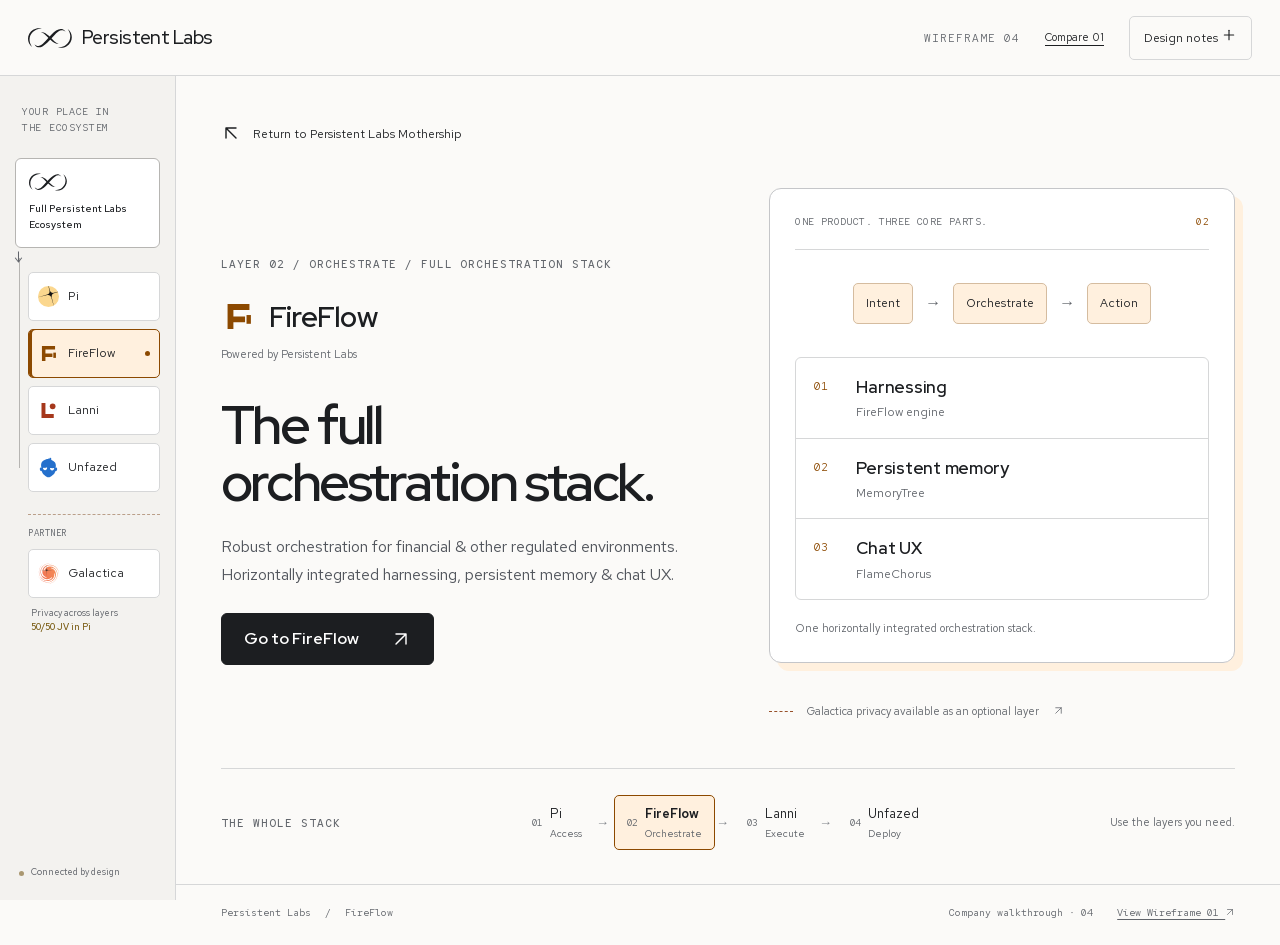
==== commit 592f1b28: "Align Unfazed alternative and add product website buttons" ====
--- a/fireflow.html
+++ b/fireflow.html
@@ -1,4 +1,4 @@
-<!doctype html><html lang="en"><head><meta charset="utf-8"><meta name="viewport" content="width=device-width, initial-scale=1"><meta name="robots" content="noindex,nofollow"><meta name="color-scheme" content="light"><title>FireFlow · Persistent Labs wireframe</title><link rel="preload" href="assets/fonts/red-hat-display-latin-variable.woff2" as="font" type="font/woff2" crossorigin><link rel="preload" href="assets/fonts/red-hat-text-latin-variable.woff2" as="font" type="font/woff2" crossorigin><link rel="stylesheet" href="site.css?v=774cdf6183"><script src="app.js?v=c38bf62b38" defer></script></head>
+<!doctype html><html lang="en"><head><meta charset="utf-8"><meta name="viewport" content="width=device-width, initial-scale=1"><meta name="robots" content="noindex,nofollow"><meta name="color-scheme" content="light"><title>FireFlow · Persistent Labs wireframe</title><link rel="preload" href="assets/fonts/red-hat-display-latin-variable.woff2" as="font" type="font/woff2" crossorigin><link rel="preload" href="assets/fonts/red-hat-text-latin-variable.woff2" as="font" type="font/woff2" crossorigin><link rel="stylesheet" href="site.css?v=45f9adb458"><script src="app.js?v=c38bf62b38" defer></script></head>
     <body data-page="fireflow"><a class="skip-link" href="#main">Skip to content</a><header class="topbar"><a class="company-logo" href="index.html" aria-label="Persistent Labs home"><svg class="pl-mark" aria-hidden="true" focusable="false" xmlns="http://www.w3.org/2000/svg" viewBox="0 0 47 21"><g fill="currentColor"><path d="M4.39736 20.0548C-1.94875 15.1978 -1.28266 5.82736 5.46964 1.67684C7.69121 0.311941 10.3883 -0.250189 12.9525 0.103068C13.5801 0.187772 14.1971 0.321567 14.7929 0.514077C13.5637 0.550654 12.348 0.665198 11.1622 0.944338C5.41959 2.16197 1.02265 7.51087 1.75419 13.4594C2.0006 15.8254 3.0623 18.0807 4.39736 20.0548Z"/><path d="M6.89844 17.0713C8.09585 18.1677 9.59743 19.1658 11.2184 19.0407C13.516 18.8578 15.5268 16.9106 17.1217 15.3609C21.6274 11.0842 30.0478 -1.45781 37.0571 1.18921C38.3604 1.68974 39.4144 2.73892 40.1074 3.88436C39.4086 3.34629 38.6781 2.87753 37.9138 2.58106C35.9617 1.79466 34.0819 2.46171 32.4552 3.60137C30.7678 4.78819 29.349 6.25705 27.9042 7.80002C25.5565 10.3315 23.3311 13.0017 20.8256 15.4379C19.195 17.0078 17.4519 18.5306 15.4045 19.5682C11.948 21.3479 8.72344 20.6193 6.8994 17.0713H6.89844Z"/><path d="M13.8281 4.46155C16.8525 3.89076 19.742 6.03917 21.8962 7.90364C24.0543 9.79986 25.9832 12.0224 28.0777 13.91C29.4706 15.142 30.949 16.2624 32.8857 16.686C29.8296 17.2548 26.9853 15.1719 24.7945 13.2891C22.6287 11.3967 20.7036 9.16554 18.6187 7.2645C17.2115 5.99971 15.7359 4.87833 13.8281 4.46155Z"/><path d="M42.4229 0.945841C48.769 5.80288 48.1029 15.1733 41.3506 19.3238C39.13 20.6887 36.4329 21.2509 33.8677 20.8967C33.2402 20.812 32.6232 20.6782 32.0273 20.4857C33.2565 20.4491 34.4722 20.3345 35.6581 20.0554C41.4016 18.8387 45.7986 13.4898 45.067 7.54125C44.8206 5.17529 43.7589 2.92004 42.4239 0.945841H42.4229Z"/></g></svg>
 <span>Persistent Labs</span></a><div class="review-controls"><button class="map-toggle" type="button" aria-expanded="false" aria-controls="mobile-map">Ecosystem <svg class="ui-icon" xmlns="http://www.w3.org/2000/svg" viewBox="0 0 24 24" width="16" height="16" fill="none" stroke="currentColor" stroke-width="1.7" stroke-linecap="round" stroke-linejoin="round" aria-hidden="true" focusable="false"><path d="M5 12h14"/><path class="icon-vertical" d="M12 5v14"/></svg></button><span class="version">Wireframe 04</span><a class="compare-link" href="v1/fireflow.html">Compare 01</a><button class="notes-toggle" type="button" aria-pressed="false">Design notes <svg class="ui-icon" xmlns="http://www.w3.org/2000/svg" viewBox="0 0 24 24" width="16" height="16" fill="none" stroke="currentColor" stroke-width="1.7" stroke-linecap="round" stroke-linejoin="round" aria-hidden="true" focusable="false"><path d="M5 12h14"/><path class="icon-vertical" d="M12 5v14"/></svg></button></div></header>
     <aside class="rail"><nav aria-label="Ecosystem map"><p class="rail-caption">Your place in<br>the ecosystem</p>
@@ -24,4 +24,4 @@
   </g>
 </svg>
 <span>Unfazed</span></a><a class="mobile-node galactica" href="galactica.html" aria-label="Galactica — separate partner"><img class="mark" src="assets/galactica-symbol.svg" width="38" height="38" alt="" aria-hidden="true" decoding="async"><span>Galactica</span></a></nav><div id="map-details" class="map-details"><nav aria-label="Ecosystem roles"><a class="pi" href="pi.html"><b>01 · Access</b><span>Pi — Private inference & payments</span></a><a class="fireflow" href="fireflow.html" aria-current="page"><b>02 · Orchestrate</b><span>FireFlow — Full orchestration stack</span></a><a class="lanni" href="lanni.html"><b>03 · Execute</b><span>Lanni — Deployable agent layer</span></a><a class="unfazed" href="unfazed.html"><b>04 · Deploy</b><span>Unfazed — Lean orchestration & deployment</span></a></nav><a href="galactica.html" class="mobile-partner-detail"><b>Galactica · separate partner</b><span>Optional privacy across the stack. Built into Pi, a 50/50 joint venture with Persistent Labs.</span></a><button class="notes-toggle" type="button" aria-pressed="false">Design notes <svg class="ui-icon" xmlns="http://www.w3.org/2000/svg" viewBox="0 0 24 24" width="16" height="16" fill="none" stroke="currentColor" stroke-width="1.7" stroke-linecap="round" stroke-linejoin="round" aria-hidden="true" focusable="false"><path d="M5 12h14"/><path class="icon-vertical" d="M12 5v14"/></svg></button></div></div><div class="page-shell"><main id="main" tabindex="-1"><a href="index.html" class="return-link"><span aria-hidden="true"><svg class="ui-icon" xmlns="http://www.w3.org/2000/svg" viewBox="0 0 24 24" width="16" height="16" fill="none" stroke="currentColor" stroke-width="1.7" stroke-linecap="round" stroke-linejoin="round" aria-hidden="true" focusable="false"><path d="M18 18 6 6M6 18V6h12"/></svg></span> Return to Persistent Labs Mothership</a><section class="product-hero fireflow"><div class="product-copy"><p class="eyebrow">Layer 02 / Orchestrate / Full orchestration stack</p><div class="product-lockup "><svg class="mark" aria-hidden="true" focusable="false" xmlns="http://www.w3.org/2000/svg" viewBox="0 0 96 96" fill="currentColor"><path d="M18 14h60v16H34v18h32v16H34v18H18z"/><path d="M70 44h12v24H70z"/></svg>
-<span>FireFlow</span></div><p class="endorsement">Powered by Persistent Labs</p><h1>The full<br> orchestration stack.</h1><p class="product-description">Robust orchestration for financial &amp; other regulated environments. Horizontally integrated harnessing, persistent memory &amp; chat UX.</p></div><div class="product-art"><div class="visual-board"><div class="visual-label"><span>One product. Three core parts.</span><span>02</span></div><div class="flow-path"><span>Intent</span><i aria-hidden="true">→</i><span>Orchestrate</span><i aria-hidden="true">→</i><span>Action</span></div><div class="ff-components"><div><b>01</b><h3>Harnessing</h3><p>FireFlow engine</p></div><div><b>02</b><h3>Persistent memory</h3><p>MemoryTree</p></div><div><b>03</b><h3>Chat UX</h3><p>FlameChorus</p></div></div><p class="visual-footnote">One horizontally integrated orchestration stack.</p></div><a class="privacy-caption" href="galactica.html">Galactica privacy available as an optional layer <span aria-hidden="true"><svg class="ui-icon" xmlns="http://www.w3.org/2000/svg" viewBox="0 0 24 24" width="16" height="16" fill="none" stroke="currentColor" stroke-width="1.7" stroke-linecap="round" stroke-linejoin="round" aria-hidden="true" focusable="false"><path d="M6 18 18 6M6 6h12v12"/></svg></span></a></div></section><section class="context-strip" aria-label="Place in the stack"><span class="eyebrow">The whole stack</span><div class="context-layers"><a href="pi.html" class="context-layer pi"><small>01</small><span>Pi<b>Access</b></span></a><a href="fireflow.html" class="context-layer fireflow" aria-current="page"><small>02</small><span>FireFlow<b>Orchestrate</b></span></a><a href="lanni.html" class="context-layer lanni"><small>03</small><span>Lanni<b>Execute</b></span></a><a href="unfazed.html" class="context-layer unfazed"><small>04</small><span>Unfazed<b>Deploy</b></span></a></div><p>Use the layers you need.</p></section><aside class="review-notes" hidden><span class="eyebrow">Design note</span><p>One product contains orchestration, persistent memory and chat UX. MemoryTree and FlameChorus stay subordinate. Copy follows the core brief; this wireframe does not evaluate or change the existing FireFlow website. The mark is the bible’s concept asset.</p></aside></main><footer class="page-footer"><span>Persistent Labs <span class="footer-divider">/</span> FireFlow</span><span>Company walkthrough · 04 <a href="v1/index.html">View Wireframe 01 <svg class="ui-icon" xmlns="http://www.w3.org/2000/svg" viewBox="0 0 24 24" width="16" height="16" fill="none" stroke="currentColor" stroke-width="1.7" stroke-linecap="round" stroke-linejoin="round" aria-hidden="true" focusable="false"><path d="M6 18 18 6M6 6h12v12"/></svg></a></span></footer></div><script type="application/json" id="interaction-content">{}</script></body></html>+<span>FireFlow</span></div><p class="endorsement">Powered by Persistent Labs</p><h1>The full<br> orchestration stack.</h1><p class="product-description">Robust orchestration for financial &amp; other regulated environments. Horizontally integrated harnessing, persistent memory &amp; chat UX.</p><a class="product-cta" href="https://persistentai.org/"><span>Go to FireFlow</span><svg class="ui-icon" xmlns="http://www.w3.org/2000/svg" viewBox="0 0 24 24" width="16" height="16" fill="none" stroke="currentColor" stroke-width="1.7" stroke-linecap="round" stroke-linejoin="round" aria-hidden="true" focusable="false"><path d="M6 18 18 6M6 6h12v12"/></svg></a></div><div class="product-art"><div class="visual-board"><div class="visual-label"><span>One product. Three core parts.</span><span>02</span></div><div class="flow-path"><span>Intent</span><i aria-hidden="true">→</i><span>Orchestrate</span><i aria-hidden="true">→</i><span>Action</span></div><div class="ff-components"><div><b>01</b><h3>Harnessing</h3><p>FireFlow engine</p></div><div><b>02</b><h3>Persistent memory</h3><p>MemoryTree</p></div><div><b>03</b><h3>Chat UX</h3><p>FlameChorus</p></div></div><p class="visual-footnote">One horizontally integrated orchestration stack.</p></div><a class="privacy-caption" href="galactica.html">Galactica privacy available as an optional layer <span aria-hidden="true"><svg class="ui-icon" xmlns="http://www.w3.org/2000/svg" viewBox="0 0 24 24" width="16" height="16" fill="none" stroke="currentColor" stroke-width="1.7" stroke-linecap="round" stroke-linejoin="round" aria-hidden="true" focusable="false"><path d="M6 18 18 6M6 6h12v12"/></svg></span></a></div></section><section class="context-strip" aria-label="Place in the stack"><span class="eyebrow">The whole stack</span><div class="context-layers"><a href="pi.html" class="context-layer pi"><small>01</small><span>Pi<b>Access</b></span></a><a href="fireflow.html" class="context-layer fireflow" aria-current="page"><small>02</small><span>FireFlow<b>Orchestrate</b></span></a><a href="lanni.html" class="context-layer lanni"><small>03</small><span>Lanni<b>Execute</b></span></a><a href="unfazed.html" class="context-layer unfazed"><small>04</small><span>Unfazed<b>Deploy</b></span></a></div><p>Use the layers you need.</p></section><aside class="review-notes" hidden><span class="eyebrow">Design note</span><p>One product contains orchestration, persistent memory and chat UX. MemoryTree and FlameChorus stay subordinate. Copy follows the core brief; this wireframe does not evaluate or change the existing FireFlow website. The mark is the bible’s concept asset.</p></aside></main><footer class="page-footer"><span>Persistent Labs <span class="footer-divider">/</span> FireFlow</span><span>Company walkthrough · 04 <a href="v1/index.html">View Wireframe 01 <svg class="ui-icon" xmlns="http://www.w3.org/2000/svg" viewBox="0 0 24 24" width="16" height="16" fill="none" stroke="currentColor" stroke-width="1.7" stroke-linecap="round" stroke-linejoin="round" aria-hidden="true" focusable="false"><path d="M6 18 18 6M6 6h12v12"/></svg></a></span></footer></div><script type="application/json" id="interaction-content">{}</script></body></html>
--- a/site.css
+++ b/site.css
@@ -1 +1 @@
-@font-face{font-family:Red Hat Display;src:url('assets/fonts/red-hat-display-latin-variable.woff2') format('woff2');font-weight:300 900;font-display:swap}@font-face{font-family:Red Hat Text;src:url('assets/fonts/red-hat-text-latin-variable.woff2') format('woff2');font-weight:300 900;font-display:swap}@font-face{font-family:Red Hat Mono;src:url('assets/fonts/red-hat-mono-latin-variable.woff2') format('woff2');font-weight:300 900;font-display:swap}:root{--ink:#1c1e21;--muted:#61656b;--paper:#fbfaf8;--white:#fff;--line:#d6d7d8;--soft-line:#e8e7e4;--gold:#fbd78e;--rail:176px;--top:76px;--accent:#76580d;--tint:#fff7e6;--pad:clamp(24px,3.5vw,58px);--display:'Red Hat Display',Arial,sans-serif;--text:'Red Hat Text',Arial,sans-serif;--mono:'Red Hat Mono',monospace}*{box-sizing:border-box}html{scroll-behavior:auto}body{margin:0;background:var(--paper);color:var(--ink);font:16px/1.55 var(--text)}a{color:inherit;text-decoration:none}button{font:inherit;color:inherit}button,a{-webkit-tap-highlight-color:transparent}button{cursor:pointer}button:focus-visible,a:focus-visible,summary:focus-visible{outline:3px solid #76580d;outline-offset:5px}h1,h2,h3,p{margin:0}h1,h2,h3{font-family:var(--display)}h1{font-weight:600;letter-spacing:-.045em;line-height:1.06}h2{font-weight:600;letter-spacing:-.025em;line-height:1.2}h3{font-weight:600;letter-spacing:-.015em}.mark{display:block;width:30px;height:30px;flex-shrink:0;fill:currentColor}.pl-mark{width:44px;height:24px;flex:none;display:block}.gal-mark{display:block;width:100%;max-width:205px;height:auto}.eyebrow{font:500 11px/1.5 var(--mono);text-transform:uppercase;letter-spacing:.09em;color:var(--muted)}.pi{--accent:#6544a2;--tint:#f2edff}.fireflow{--accent:#8c4900;--tint:#fff0de}.lanni{--accent:#a6381c;--tint:#fff0eb}.unfazed{--accent:#2570cc;--tint:#ebf2fc}.galactica{--accent:#97502a;--tint:#fff1e8}.skip-link{position:fixed;top:-100px;left:16px;z-index:100;background:var(--ink);color:white;padding:12px 20px}.skip-link:focus{top:8px}.topbar{height:var(--top);position:fixed;z-index:20;inset:0 0 auto;background:rgba(251,250,248,.98);border-bottom:1px solid var(--line);display:flex;align-items:center;justify-content:space-between;padding:0 28px}.company-logo{display:flex;align-items:center;gap:10px;min-height:44px;font:500 19px var(--display);letter-spacing:-.03em}.review-controls{display:flex;align-items:center;gap:25px}.version{font:11px var(--mono);text-transform:uppercase;letter-spacing:.09em;color:var(--muted)}.notes-toggle{min-height:44px;border:1px solid var(--line);border-radius:5px;background:transparent;padding:0 14px;font-size:12px}.notes-toggle span{margin-left:12px}.notes-toggle[aria-pressed=true]{background:var(--ink);color:white;border-color:var(--ink)}.rail{position:fixed;top:var(--top);bottom:0;left:0;width:var(--rail);border-right:1px solid var(--line);padding:28px 15px 20px;background:#f3f2ef;display:flex;flex-direction:column;justify-content:space-between;overflow-y:auto;z-index:15}.rail-caption{font:10px/1.6 var(--mono);text-transform:uppercase;letter-spacing:.07em;color:var(--muted);margin:0 7px 22px}.map-home{display:flex;flex-direction:column;align-items:flex-start;justify-content:center;gap:10px;min-height:85px;padding:14px 13px;border:1px solid #b6b5b2;border-radius:6px;font-size:11px;font-weight:500;background:var(--white)}.map-home[aria-current]{background:var(--ink);border-color:var(--ink);color:var(--gold)}.map-home .pl-mark{width:38px;height:18px}.mini-stack{position:relative;padding:24px 0 0 13px;margin-right:0}.mini-stack:before{content:'';position:absolute;left:4px;top:10px;bottom:24px;width:1px;background:#b6b5b2}.mini-axis{position:absolute;left:-1px;top:-2px;font-size:15px;color:var(--muted)}.map-node{height:49px;display:flex;align-items:center;gap:9px;position:relative;border:1px solid var(--line);border-radius:5px;padding:9px;background:var(--white);margin-bottom:8px;font-size:12px}.map-node .mark{width:21px;height:21px;color:var(--accent)}.map-node i{margin-left:auto;width:5px;height:5px;border-radius:50%;background:transparent}.map-node[aria-current]{border-color:var(--accent);background:var(--tint);box-shadow:inset 3px 0 var(--accent)}.map-node[aria-current] i{background:var(--accent)}.map-node:hover{border-color:var(--accent)}.mini-partner{margin-top:22px;margin-left:13px;border-top:1px dashed #ba9f89;padding-top:12px;position:relative}.partner-kicker{font:9px var(--mono);text-transform:uppercase;letter-spacing:.06em;color:var(--muted);display:block;margin-bottom:10px}.mini-partner small{display:block;font-size:9px;line-height:1.6;color:var(--muted);padding-left:3px}.mini-partner small b{font-weight:500;color:var(--accent)}.g-symbol{font:700 21px/1 var(--display);min-width:21px}.g-symbol span{color:#df6942}.rail-bottom{display:flex;align-items:center;gap:7px;font-size:9px;color:var(--muted);padding:24px 4px 0}.rail-dot{width:5px;height:5px;background:#aa9871;border-radius:50%;flex:none}.page-shell{margin-left:var(--rail);padding-top:var(--top)}main{padding:36px var(--pad) 0;max-width:1510px;margin:auto;outline:none}.home-intro{display:grid;grid-template-columns:1fr 1fr;gap:50px;align-items:end;margin-bottom:34px}.home-intro h1{font-size:clamp(42px,4.4vw,66px);margin-top:17px}.intro-copy{max-width:420px;margin-left:auto;padding-bottom:4px}.intro-copy p{color:#53575d;font-size:16px;line-height:1.7}.explore-hint{display:flex;align-items:center;gap:12px;font-size:12px;margin-top:18px}.explore-hint>span{width:25px;height:25px;border:1px solid var(--line);display:grid;place-items:center;border-radius:50%}.ecosystem{display:grid;grid-template-columns:minmax(0,1fr) 62px 270px;grid-template-rows:auto 1fr;isolation:isolate}.stack-heading{grid-column:1;display:flex;justify-content:space-between;align-items:center;gap:12px;margin-bottom:13px}.axis-label{font-size:11px;color:var(--muted)}.stack-frame{grid-column:1;grid-row:2;padding:16px;border:1px solid #b9bab9;border-radius:13px;background:linear-gradient(90deg,#fff8,#fff4)}.stack-block{display:grid;grid-template-columns:28px minmax(135px,.85fr) minmax(0,1fr) 19px;gap:15px;align-items:center;min-height:100px;border:1px solid #bdc0c5;border-left:4px solid var(--accent);border-radius:8px;background:white;padding:16px 18px;margin-bottom:18px;position:relative;transition:border-color .15s,background .15s}.stack-block:not(:last-of-type):after{content:'';position:absolute;bottom:-19px;left:46px;height:18px;width:1px;background:#aeb1b5}.stack-block:before{content:'';position:absolute;top:-7px;left:49px;width:32px;height:6px;border:1px solid #bfc2c6;border-bottom:0;border-radius:3px 3px 0 0;background:white}.stack-block:hover{border-color:var(--accent);background:var(--tint)}.stack-block .mark{color:var(--accent);height:33px;width:33px}.block-number{font:11px var(--mono);color:var(--muted);align-self:start;padding-top:5px}.block-brand{display:flex;align-items:center;gap:12px}.block-brand strong{font:600 clamp(18px,1.7vw,25px) var(--display);letter-spacing:-.025em}.block-role{font-size:13px;line-height:1.45;color:#53575d}.block-arrow{color:var(--muted);font-size:21px}.jv-badge{display:block;font-size:10px;line-height:1.5;color:var(--accent);margin-top:6px}.foundation{display:flex;justify-content:space-between;gap:12px;color:var(--muted);font:10px/1.5 var(--mono)}.stack-block:last-of-type{margin-bottom:14px}.privacy-wiring{grid-column:2;grid-row:2;position:relative;min-height:444px}.wire{position:absolute;left:0;width:32px;border-top:1px dashed #b57b58}.wire:before{content:'';position:absolute;top:-3px;left:-3px;width:5px;height:5px;border-radius:50%;background:#b57b58}.w1{top:66px}.w2{top:184px}.w3{top:302px}.w4{top:420px;border-top:2px solid #97502a}.bus{position:absolute;left:31px;top:66px;height:355px;border-left:1px dashed #b57b58}.bridge{position:absolute;left:31px;right:0;top:243px;border-top:1px dashed #b57b58}.partner-column{grid-column:3;grid-row:1/3;display:flex;flex-direction:column;justify-content:center}.partner-intro{margin-bottom:14px}.partner-intro .eyebrow{font-size:10px}.partner-block{padding:24px 21px;border:1px solid #c8b19f;border-radius:10px;background:#fffdfa}.partner-title{display:flex;align-items:center;justify-content:space-between;gap:12px;min-height:44px}.partner-title .gal-mark{max-width:180px}.partner-title>span{font-size:20px}.partner-endorsement{font-size:10px;color:var(--muted);margin:4px 0 26px}.partner-block h2{font-size:24px;line-height:1.15;margin-bottom:13px}.partner-block>p:not(.partner-endorsement){font-size:13px;color:#55595e;line-height:1.65}.relationship{display:flex;align-items:center;gap:9px;font-size:11px}.optional{margin-top:22px}.inherent{margin-top:12px;font-weight:600}.line-sample{width:24px;border-top:2px solid #97502a;flex:none}.line-sample.dashed{border-top:1px dashed #97502a}.partner-block .settlement{font-size:11px!important;margin-top:12px;padding-top:14px;border-top:1px solid var(--soft-line)}.text-link{font-size:12px;font-weight:500;display:inline-flex;gap:15px;align-items:center;min-height:44px;margin-top:13px;text-decoration:underline;text-underline-offset:4px}.modular-note{display:flex;align-items:center;gap:20px;margin:29px 0 7px;padding:22px 0 0;border-top:1px solid var(--line)}.modular-note h2{font-size:20px}.modular-note p{font-size:13px;color:var(--muted);margin-top:5px}.modular-icon{display:flex;gap:5px;align-items:flex-end;flex:none}.modular-icon i{width:12px;height:12px;border:1px solid #8c7e64}.modular-icon i:nth-child(2){height:23px}.modular-icon i:nth-child(3){height:34px}.page-footer{max-width:1510px;margin:34px auto 0;padding:20px var(--pad) 25px;border-top:1px solid var(--line);display:flex;justify-content:space-between;gap:20px;font:10px/1.5 var(--mono);color:var(--muted)}.footer-divider{margin:0 8px}.review-notes{margin-top:30px;padding:22px 24px;background:#fff4d9;border:1px dashed #a08a55;border-radius:6px;max-width:100%}.review-notes p{font-size:13px;line-height:1.7;max-width:95ch;margin-top:8px}.review-notes[hidden]{display:none}.return-link{display:inline-flex;align-items:center;gap:12px;min-height:44px;font-size:12px;margin-bottom:32px}.return-link span{font-size:20px}.return-link:hover{text-decoration:underline;text-underline-offset:4px}.product-hero{display:grid;grid-template-columns:minmax(0,1.04fr) minmax(0,1fr);gap:clamp(35px,5vw,88px);align-items:center;min-height:500px;padding-bottom:35px}.product-lockup{display:flex;align-items:center;gap:13px;margin-top:25px;font:600 29px var(--display);letter-spacing:-.025em}.product-lockup .mark{width:35px;height:35px;color:var(--accent)}.endorsement{font-size:11px;color:var(--muted);margin-top:10px}.product-copy h1{font-size:clamp(39px,4.2vw,63px);margin-top:32px}.product-description{font-size:16px;line-height:1.75;margin-top:24px;max-width:48ch;color:#52565d}.jv-detail{border-top:1px solid var(--line);padding-top:20px;margin-top:28px}.jv-detail>div{display:flex;align-items:center;gap:19px;margin-top:15px}.jv-detail b{font:600 15px var(--display)}.jv-detail .gal-mark{width:130px}.product-art{min-width:0}.visual-board{border:1px solid #c5c6c9;border-radius:12px;padding:25px;background:white;box-shadow:8px 8px 0 var(--tint)}.visual-label{display:flex;justify-content:space-between;gap:20px;font:10px/1.5 var(--mono);text-transform:uppercase;letter-spacing:.04em;color:var(--muted);padding-bottom:20px;border-bottom:1px solid var(--line)}.visual-label>span:last-child{color:var(--accent)}.pi-models{display:flex;justify-content:space-between;gap:10px;margin-top:30px}.pi-models span{font-size:12px;border:1px solid var(--line);border-radius:5px;padding:11px 9px;text-align:center;flex:1;background:var(--paper)}.branch-line{height:32px;width:73%;border:1px solid #b4a4d6;border-top:0;margin:0 auto;position:relative}.branch-line:after{content:'';height:22px;width:1px;background:#b4a4d6;position:absolute;left:50%;bottom:-23px}.pi-core{display:flex;align-items:center;justify-content:center;gap:20px;margin:22px auto 0;padding:27px;border:1px solid #b4a4d6;border-radius:8px;background:var(--tint)}.pi-core .mark{width:60px;height:60px;color:var(--accent)}.pi-core strong{font:600 30px var(--display);display:block}.pi-core span{font-size:13px;color:var(--muted)}.private-band{display:flex;align-items:center;justify-content:center;gap:9px;padding:16px 0;font-size:12px}.small-dot{width:6px;height:6px;background:#97502a;border-radius:50%}.pi-settlement{display:flex;flex-direction:column;align-items:center;gap:5px;border-top:1px solid var(--line);padding-top:18px;font-size:12px}.pi-settlement strong{font-weight:500;color:var(--muted);font-size:11px}.privacy-caption{display:flex;gap:14px;font-size:11px;line-height:1.6;margin-top:26px;color:var(--muted);min-height:44px;align-items:center}.privacy-caption:before{content:'';width:24px;border-top:1px dashed #97502a;flex:none}.flow-path{display:flex;gap:12px;align-items:center;justify-content:center;padding:33px 0}.flow-path span{font-size:12px;padding:10px 12px;background:var(--tint);border:1px solid #d5bc9f;border-radius:5px}.flow-path i{font-style:normal;color:var(--muted)}.ff-components{border:1px solid var(--line);border-radius:6px;overflow:hidden}.ff-components>div{padding:16px 18px;border-bottom:1px solid var(--line);display:grid;grid-template-columns:27px 1fr;column-gap:15px;align-items:start}.ff-components>div:last-child{border-bottom:0}.ff-components b{font:11px var(--mono);color:var(--accent);padding-top:5px;grid-row:1/3}.ff-components h3{font-size:17px}.ff-components p{font-size:12px;color:var(--muted);margin-top:3px}.visual-footnote{font-size:11px;margin-top:20px;color:var(--muted)}.intent-bubble{border:1px solid #e3b7ac;background:var(--tint);border-radius:12px 12px 3px 12px;padding:17px;font-size:14px;margin:28px 0 22px 30px}.action-panel{border:1px solid var(--line);border-radius:8px;padding:20px}.action-panel>.eyebrow{color:var(--accent)}.action-step{padding-top:21px;display:flex;align-items:center;gap:13px;font-size:13px}.action-step span{font:10px var(--mono);border:1px solid #ddc1b9;padding:6px;border-radius:50%;color:var(--accent)}.action-step strong{font-weight:500}.built-on{display:flex;justify-content:space-between;align-items:center;min-height:44px;margin-top:15px;font-size:12px}.built-on span{font-size:20px}.deploy-wire{padding-top:27px;text-align:center}.deployment-symbol{display:grid;place-items:center;width:54px;height:54px;border:1px solid var(--line);margin:0 auto 12px;font:20px var(--mono);border-radius:5px;color:var(--accent)}.deploy-wire h3{font-size:19px}.deploy-arrow{display:block;font-size:27px;color:var(--accent);padding:17px}.deploy-destination{padding:25px 25px 12px;border:1px solid #aac3df;background:var(--tint);border-radius:5px}.deploy-destination h3{margin-top:7px}.destination-lines{padding:16px 20px;display:flex;flex-direction:column;gap:8px;align-items:center}.destination-lines i{height:4px;width:100%;background:#c6d6ec}.destination-lines i:last-child{width:65%}.unfazed .product-lockup{font-family:Arial,sans-serif;text-transform:lowercase;font-weight:400}.unfazed .product-copy h1{font-family:Arial,sans-serif;font-size:clamp(38px,3.8vw,58px);letter-spacing:-.055em}.context-strip{border-top:1px solid var(--line);padding-top:26px;display:flex;align-items:center;justify-content:space-between;gap:24px}.context-layers{display:flex;flex:1;justify-content:center;gap:19px}.context-layer{position:relative;display:flex;gap:8px;align-items:center;min-height:44px;padding:8px 12px;border:1px solid transparent;border-radius:5px;font-size:13px}.context-layer:not(:last-child):after{content:'→';position:absolute;right:-15px;color:#84878c}.context-layer small{font:9px var(--mono);color:var(--muted)}.context-layer[aria-current]{background:var(--tint);border-color:var(--accent);font-weight:600}.context-layer:hover{text-decoration:underline}.context-strip>p{font-size:11px;color:var(--muted)}.gal-page{border:1px solid #d9dddF;border-radius:16px;background:#fff;overflow:hidden}.gal-header{padding:22px 30px;display:flex;justify-content:space-between;align-items:center;border-bottom:1px solid #eceeed;gap:25px}.gal-header .gal-mark{width:180px}.gal-header p{font-size:10px;margin-top:9px;color:var(--muted)}.gal-nav{display:flex;gap:27px;font:9px var(--mono);text-transform:uppercase;color:var(--muted)}.gal-hero{position:relative;isolation:isolate;overflow:hidden;min-height:410px;padding:70px 45px 30px;background:linear-gradient(125deg,#fbfcfc,#f2f7f8 70%,#fff8ed)}.gal-orbit{position:absolute;right:3%;top:0;width:430px;height:430px;z-index:-1;opacity:.35;transform:rotate(-28deg)}.gal-orbit i{position:absolute;border:23px solid #dce4e5;border-left-color:transparent;border-bottom-color:#e8ddd2;border-radius:50%;inset:0}.gal-orbit i:nth-child(2){inset:42px;border-width:20px;transform:rotate(30deg)}.gal-orbit i:nth-child(3){inset:82px;border-width:18px;transform:rotate(60deg)}.gal-orbit i:nth-child(4){inset:118px;border-width:16px;transform:rotate(90deg)}.gal-welcome{font-size:12px;font-weight:500;margin:0 0 3px 4px}.gal-hero h1{font-family:Arial,sans-serif;font-size:clamp(44px,7.5vw,110px);font-weight:500;letter-spacing:-.065em;white-space:nowrap}.gal-dot{color:#dc6844}.gal-com{color:#8a9c9f}.gal-tagline{text-align:right;max-width:95%;font-size:22px;letter-spacing:-.03em;margin-top:12px}.gal-reference-actions{display:flex;gap:13px;margin-top:30px}.gal-reference-actions>span{font-size:9px;text-transform:uppercase;letter-spacing:.03em;border:1px solid #cd7757;padding:10px 15px;color:#6e4637;border-radius:3px}.gal-reference-actions>span:first-child{background:#ef865f;color:#251b17}.gal-reference-actions small{margin-left:14px}.gal-hero-foot{display:flex;justify-content:space-between;gap:25px;font:9px/1.5 var(--mono);color:#686e72;margin-top:64px}.gal-identity{text-align:center;padding:46px 25px}.gal-identity h2{font-size:32px;margin:14px 0}.gal-identity>p{font-size:14px;color:var(--muted);max-width:53ch;margin:auto}.gal-relationship-grid{display:grid;grid-template-columns:1fr 1fr;border-top:1px solid var(--line)}.gal-relationship-grid>div{padding:27px 30px}.gal-relationship-grid>div+div{border-left:1px solid var(--line)}.gal-relationship-grid h3{font-size:22px;margin-top:13px}.gal-relationship-grid p{font-size:13px;color:var(--muted);margin-top:12px;max-width:47ch}@media(min-width:1600px){.home-intro h1{font-size:74px}.stack-block{grid-template-columns:28px 1fr 1fr 20px}.ecosystem{grid-template-columns:minmax(0,1fr) 76px 310px}.partner-block{padding:30px}.bridge{right:0}}@media(max-width:1180px){:root{--rail:156px;--pad:28px}.ecosystem{grid-template-columns:minmax(0,1fr) 45px 235px}.stack-block{grid-template-columns:20px 1fr 17px;column-gap:12px;padding:12px 15px;height:108px;min-height:108px}.block-brand{grid-column:2;grid-row:1;gap:10px}.block-brand strong{font-size:21px}.block-brand .mark{width:25px;height:25px}.block-role{grid-column:2;grid-row:2;font-size:12px}.block-number{grid-row:1/3}.block-arrow{grid-column:3;grid-row:1/3}.jv-badge{font-size:9px;margin-top:3px}.privacy-wiring .wire{width:23px}.bus{left:22px;height:379px;top:70px}.bridge{left:22px;top:260px}.w1{top:70px}.w2{top:196px}.w3{top:322px}.w4{top:448px}.partner-block{padding:21px 18px}.partner-block h2{font-size:22px}.partner-title .gal-mark{max-width:160px}.foundation{font-size:9px}.product-hero{gap:35px}.visual-board{padding:21px}.flow-path{gap:7px}.flow-path span{padding:8px;font-size:10px}.context-strip{flex-wrap:wrap;gap:10px}.context-strip>p{display:none}.product-copy h1{font-size:45px}.gal-hero h1{font-size:8vw}.home-intro{gap:28px}}@media(max-width:900px){.home-intro{grid-template-columns:1fr;gap:20px;margin-bottom:30px}.home-intro h1 br{display:none}.home-intro h1{font-size:46px}.intro-copy{max-width:62ch;margin:0}.intro-copy p{font-size:15px}.explore-hint{margin-top:12px}.ecosystem{grid-template-columns:minmax(0,1fr) 30px 210px}.partner-block{padding:20px 15px}.partner-title .gal-mark{max-width:150px}.partner-title>span{display:none}.partner-block h2{font-size:21px}.partner-block>p:not(.partner-endorsement){font-size:12px}.partner-endorsement{font-size:9px;margin-bottom:20px}.partner-intro .eyebrow{font-size:9px;letter-spacing:0}.relationship{font-size:10px;gap:7px}.stack-frame{padding:14px 10px}.stack-block{grid-template-columns:1fr 14px;padding:11px 12px;gap:4px 8px}.block-number{display:none}.block-brand,.block-role{grid-column:1}.block-arrow{grid-column:2}.block-brand{gap:7px}.stack-block:before{left:22px;width:26px}.stack-block:after{left:35px!important}.foundation>span:last-child{display:none}.privacy-wiring .wire{width:16px}.bus,.bridge{left:15px}.stack-heading .axis-label{display:none}.product-hero{grid-template-columns:1fr;gap:34px;min-height:0}.product-copy{max-width:58ch}.product-copy h1{font-size:52px}.product-art{max-width:560px;width:100%}.product-description{max-width:58ch}.context-strip{display:block}.context-layers{justify-content:flex-start;margin-top:15px}.gal-header{padding:22px}.gal-nav{display:none}.gal-hero{padding:45px 25px 25px;min-height:360px}.gal-hero h1{font-size:7.9vw}.gal-tagline{font-size:19px}.gal-hero-foot{font-size:8px;gap:12px}.gal-relationship-grid>div{padding:24px}.gal-relationship-grid h3{font-size:21px}}@media(max-width:760px){:root{--rail:65px;--top:66px;--pad:23px}.topbar{padding:0 16px}.company-logo{font-size:16px;gap:8px}.company-logo .pl-mark{width:34px;height:19px}.review-controls{gap:12px}.version{font-size:9px;letter-spacing:.04em}.notes-toggle{font-size:11px;padding:0 10px}.notes-toggle span{display:none}.rail{padding:20px 8px 15px}.rail-caption,.map-home>span,.map-node>span,.map-node>i,.mini-partner small,.rail-bottom,.mini-axis{display:none}.map-home{padding:0;min-height:48px;align-items:center;gap:0}.map-home .pl-mark{width:32px;height:19px}.mini-stack{margin:0;padding:22px 0 0}.mini-stack:before{left:23px;top:0;bottom:0}.map-node{width:48px;height:48px;padding:0;justify-content:center;gap:0;margin-bottom:9px}.map-node .mark{width:24px;height:24px}.map-node[aria-current]{box-shadow:inset 3px 0 var(--accent)}.mini-partner{margin:23px 0 0;padding-top:12px}.partner-kicker{font-size:7px;letter-spacing:0;text-align:center}.g-symbol{font-size:24px;text-align:center}.g-symbol span{display:inline}.page-footer{font-size:9px;display:block;margin-top:26px}.page-footer>span{display:block}.page-footer>span+span{margin-top:7px}main{padding-top:28px}.home-intro h1{font-size:42px}.home-intro h1 br{display:block}.eyebrow{font-size:10px;letter-spacing:.07em}.intro-copy p{font-size:14px}.explore-hint{font-size:11px}.ecosystem{display:block}.stack-heading{margin-bottom:15px}.stack-heading .axis-label{display:block;font-size:10px}.stack-frame{padding:16px 13px}.stack-block{grid-template-columns:20px 1fr 16px;padding:14px;height:auto;min-height:98px;gap:7px 11px}.block-number{display:block;grid-column:1}.block-brand,.block-role{grid-column:2}.block-brand strong{font-size:22px}.block-brand .mark{width:27px;height:27px}.block-arrow{grid-column:3}.block-role{font-size:12px}.jv-badge{font-size:9px}.stack-block:before{left:40px}.stack-block:after{left:53px!important}.privacy-wiring{display:none}.partner-column{padding-top:25px;position:relative}.partner-column:before{content:'';height:25px;border-left:2px solid #97502a;position:absolute;left:40px;top:0}.partner-intro{margin-bottom:10px}.partner-intro .eyebrow{font-size:10px;letter-spacing:.05em}.partner-block{padding:23px}.partner-title .gal-mark{max-width:190px}.partner-title>span{display:block}.partner-endorsement{font-size:10px}.partner-block h2{font-size:25px}.partner-block>p:not(.partner-endorsement){font-size:13px}.relationship{font-size:12px}.modular-note{align-items:flex-start;gap:13px}.modular-note h2{font-size:21px;line-height:1.3}.modular-note p{font-size:12px;line-height:1.7}.modular-icon{padding-top:4px;gap:3px}.modular-icon i{width:8px}.return-link{font-size:11px;line-height:1.6;gap:9px;margin-bottom:21px}.product-hero{gap:28px;padding-bottom:24px}.product-lockup{font-size:27px;margin-top:21px}.product-copy h1{font-size:clamp(32px,7.5vw,49px);margin-top:28px}.product-description{font-size:14px;line-height:1.75;margin-top:20px}.endorsement{font-size:10px}.visual-board{padding:20px;box-shadow:5px 5px 0 var(--tint)}.visual-label{font-size:9px;gap:15px}.pi-models{gap:6px}.pi-models span{padding:10px 5px;font-size:10px}.pi-core{padding:20px;gap:16px}.pi-core .mark{width:48px;height:48px}.private-band{font-size:11px}.pi-settlement{font-size:11px}.jv-detail>div{flex-wrap:wrap;gap:12px}.jv-detail b{font-size:13px}.jv-detail .gal-mark{width:115px}.jv-detail .eyebrow{font-size:9px}.flow-path{padding:25px 0;flex-wrap:wrap;gap:6px}.flow-path span{font-size:10px;padding:7px 8px}.ff-components>div{padding:14px;column-gap:9px;grid-template-columns:22px 1fr}.ff-components h3{font-size:15px}.ff-components p{font-size:11px}.intent-bubble{font-size:12px;margin-left:15px;padding:14px}.action-panel{padding:16px}.action-step{gap:10px;font-size:11px}.privacy-caption{font-size:10px}.context-layers{display:grid;grid-template-columns:1fr 1fr;gap:10px}.context-layer{font-size:12px;padding:8px;justify-content:center;border-color:var(--line)}.context-layer:not(:last-child):after{display:none}.context-strip>p{display:block;margin-top:12px}.review-notes{padding:18px}.review-notes p{font-size:12px}.unfazed .product-copy h1{font-size:clamp(33px,7.5vw,49px)}.gal-header{padding:20px 18px}.gal-header .gal-mark{width:165px}.gal-header p{font-size:9px;line-height:1.5}.gal-hero{padding:40px 18px 22px;min-height:315px}.gal-hero h1{font-size:clamp(28px,8.2vw,54px);letter-spacing:-.065em}.gal-orbit{right:-100px;top:30px;width:320px;height:320px}.gal-orbit i{border-width:17px}.gal-orbit i:nth-child(2){inset:34px;border-width:15px}.gal-orbit i:nth-child(3){inset:66px;border-width:14px}.gal-orbit i:nth-child(4){inset:98px;border-width:12px}.gal-welcome{font-size:10px}.gal-tagline{font-size:16px;text-align:left;max-width:100%;margin-top:18px}.gal-reference-actions{flex-direction:column;align-items:flex-start;gap:9px;margin-top:22px}.gal-reference-actions>span{font-size:8px;padding:8px 11px}.gal-hero-foot{display:block;margin-top:35px;font-size:8px}.gal-hero-foot>span{display:block}.gal-hero-foot>span+span{margin-top:5px}.gal-identity{padding:33px 18px}.gal-identity h2{font-size:24px}.gal-identity p{font-size:12px}.gal-relationship-grid{display:block}.gal-relationship-grid>div{padding:22px 18px}.gal-relationship-grid>div+div{border-left:0;border-top:1px solid var(--line)}.gal-relationship-grid h3{font-size:21px}.gal-relationship-grid p{font-size:12px}}@media(max-width:400px){:root{--pad:17px}.version{display:none}.notes-toggle{font-size:10px}.company-logo{font-size:15px}.home-intro h1{font-size:37px}.home-intro .eyebrow{font-size:9px}.stack-block{grid-template-columns:1fr 16px;gap:7px;padding:14px 11px}.block-number{display:none}.block-brand,.block-role{grid-column:1}.block-arrow{grid-column:2}.block-brand strong{font-size:20px}.block-brand .mark{width:25px;height:25px}.stack-frame{padding:15px 10px}.stack-block:before{left:22px}.stack-block:after{left:35px!important}.jv-badge{font-size:9px}.partner-block{padding:20px 16px}.partner-title .gal-mark{max-width:155px}.partner-title>span{font-size:17px}.modular-icon{display:none}.pi-models{flex-direction:column}.branch-line{height:20px;width:0;border-right:0}.pi-core{margin-top:22px}.jv-detail>div{gap:9px}.gal-header .gal-mark{width:145px}.visual-board{padding:15px}.flow-path{flex-direction:column}.flow-path i{transform:rotate(90deg)}.flow-path span{font-size:12px;min-width:130px;text-align:center}}@media(prefers-reduced-motion:reduce){*,*:before,*:after{transition:none!important;animation:none!important}}@media print{.topbar,.rail,.review-controls,.return-link,.skip-link{display:none}.page-shell{margin:0;padding:0}main{padding:20px}.review-notes{break-inside:avoid}.page-footer{padding:15px}.product-hero{min-height:0}.stack-block,.partner-block,.visual-board,.gal-page{break-inside:avoid}body{background:white}a{color:inherit}}@media(min-width:901px) and (max-height:850px){body[data-page=home] main{padding-top:24px}.home-intro{margin-bottom:23px}.home-intro h1{font-size:46px;margin-top:12px}.home-intro .intro-copy p{font-size:14px;line-height:1.6}.home-intro .explore-hint{margin-top:12px}.stack-block{min-height:74px;height:74px;margin-bottom:12px;padding-top:10px;padding-bottom:10px}.stack-block:not(:last-of-type):after{height:12px;bottom:-13px}.stack-block .mark{width:27px;height:27px}.block-brand strong{font-size:21px}.block-role{font-size:12px}.stack-frame{padding-top:16px;padding-bottom:14px}.privacy-wiring{min-height:360px}.w1{top:53px}.w2{top:139px}.w3{top:225px}.w4{top:311px}.bus{top:53px;height:259px}.bridge{top:182px}.partner-block{padding:18px 20px}.partner-block h2{font-size:22px;margin-bottom:10px}.partner-endorsement{margin-bottom:18px}.partner-block>p:not(.partner-endorsement){font-size:12px}.optional{margin-top:16px}.partner-block .settlement{margin-top:10px;padding-top:10px}.partner-block .text-link{margin-top:7px;min-height:40px}.modular-note{margin-top:23px}}@media(max-width:760px){.map-node{flex-direction:column;gap:4px;height:54px}.map-node>span{display:block;font-size:8px;line-height:1}.map-node .mark{width:21px;height:21px}.map-home>span{display:block;font-size:0;line-height:1}.map-home>span:after{content:'Home';font-size:8px}.map-home{gap:5px}.g-symbol{font-size:21px;line-height:20px}.g-symbol span{font-size:21px}.gal-hero h1{font-size:clamp(23px,7.7vw,54px)}}[hidden]{display:none!important}.compare-link{font-size:11px;min-height:44px;display:flex;align-items:center;text-decoration:underline;text-underline-offset:4px}.page-footer a{margin-left:18px;text-decoration:underline;text-underline-offset:3px}.mobile-map{display:none}.home-intro{margin-bottom:22px;gap:35px}.home-intro h1{font-size:clamp(40px,4vw,60px);margin-top:12px}.intro-copy{max-width:380px}.intro-copy p{font-size:16px;line-height:1.65}.explore-hint{font-size:12px;gap:0;word-spacing:2px;color:var(--ink);margin-top:14px}.stack-selector{margin-bottom:22px}.selector-top{display:flex;align-items:center;justify-content:space-between;gap:20px}.preset-buttons{display:flex;gap:6px;flex-wrap:wrap}.preset-buttons button{border:1px solid var(--line);background:white;padding:0 16px;min-height:44px;border-radius:5px;font-size:12px;font-weight:500}.preset-buttons button:hover{border-color:var(--ink)}.preset-buttons button[aria-pressed=true]{background:var(--ink);color:var(--gold);border-color:var(--ink)}.selection-summary{font-size:12px;color:#53575d;margin-top:12px;min-height:19px}.ecosystem{grid-template-columns:minmax(0,1fr) 48px 265px}.stack-frame{padding:16px 14px 10px}.stack-block{grid-template-columns:20px minmax(125px,.8fr) minmax(0,1fr) 18px;grid-template-rows:auto auto;gap:3px 13px;min-height:88px;height:88px;margin-bottom:12px;padding:12px 16px;background:var(--tint);border-color:var(--accent);transition:background .18s,border-color .18s}.stack-block .block-number{grid-column:1;grid-row:1/3;align-self:center;padding:0}.stack-block .block-brand{grid-column:2;grid-row:1/3;gap:10px}.stack-block .block-brand strong{font-size:23px}.stack-block .mark{width:28px;height:28px}.block-purpose{grid-column:3;grid-row:1;line-height:1.35}.block-purpose>strong{font:600 19px/1.2 var(--display);letter-spacing:-.02em;display:block}.block-purpose>span{font-size:10px;color:#53575d;display:block;margin-top:3px}.block-privacy{grid-column:3;grid-row:2;font-size:10px;display:flex;align-items:center;gap:6px;color:#665446;white-space:nowrap}.block-privacy:before{content:'';width:17px;border-top:1px dashed #97502a}.block-privacy.built-in:before{border-top-style:solid;border-top-width:2px}.stack-block .block-arrow{grid-column:4;grid-row:1/3}.stack-block:before{background:var(--tint);border-color:var(--accent);left:42px}.stack-block:not(:last-of-type):after{height:12px;bottom:-13px;left:57px!important}.stack-block:last-of-type{margin-bottom:0;border-radius:8px 8px 0 0}.selection-label{display:none}.ecosystem[data-mode=combination] .block-brand,.ecosystem[data-mode=journey] .block-brand{grid-row:1}.ecosystem[data-mode=combination] .selection-label,.ecosystem[data-mode=journey] .selection-label{display:block;grid-column:2;grid-row:2;font:10px/1.2 var(--text);color:var(--accent)}.stack-block.is-unselected{background:white;border-color:#c5c7ca;border-left-color:var(--accent)}.stack-block.is-unselected:before{background:white;border-color:#c5c7ca}.stack-block.is-unselected .selection-label{color:var(--muted)}.stack-block:hover{box-shadow:0 0 0 1px var(--accent);background:var(--tint)}.pi-ownership{display:flex;justify-content:space-between;align-items:center;gap:8px;background:#eae1fc;border:1px solid #6544a2;border-top:0;border-radius:0 0 7px 7px;padding:9px 14px;color:#4e327f}.pi-ownership strong{font:600 13px var(--display)}.pi-ownership span{font-size:10px}.foundation{margin-top:10px;font-size:9px}.privacy-wiring{min-height:420px}.privacy-wiring .wire{width:25px}.privacy-wiring .bus{left:24px;top:60px;height:300px}.privacy-wiring .bridge{left:24px;top:210px}.privacy-wiring .w1{top:60px}.privacy-wiring .w2{top:160px}.privacy-wiring .w3{top:260px}.privacy-wiring .w4{top:360px}.partner-column{grid-row:1/3}.partner-block{padding:23px 20px}.partner-intro .eyebrow{font-size:10px}.partner-title .gal-mark{max-width:186px}.partner-endorsement{margin-bottom:20px}.partner-block h2{font-size:25px;margin-bottom:18px}.relationship{align-items:center;margin-top:16px;gap:10px;font-size:12px;line-height:1.4}.relationship b{font-weight:600;display:block}.relationship small{display:block;font-size:10px;line-height:1.6;color:var(--muted);margin-top:2px}.partner-block .settlement{font-size:12px!important;margin-top:18px;padding-top:17px}.partner-block .text-link{margin-top:10px}.journey{margin-top:35px;padding-top:28px;border-top:1px solid var(--line)}.journey-intro{display:flex;justify-content:space-between;align-items:end;gap:25px}.journey h2{font-size:29px;margin-top:8px}.journey-intro>p{max-width:34ch;font-size:13px;color:var(--muted)}.journey-steps{display:grid;grid-template-columns:repeat(4,minmax(0,1fr));gap:12px;margin-top:24px}.journey-step{position:relative;display:grid;grid-template-columns:25px 1fr;text-align:left;gap:3px 10px;min-height:76px;border:1px solid var(--line);border-radius:7px;background:white;padding:14px}.journey-step>span{grid-row:1/3;font:11px var(--mono);align-self:center;color:var(--accent)}.journey-step strong{font:600 18px var(--display)}.journey-step small{font-size:11px;color:var(--muted)}.journey-step[aria-pressed=true]{border-color:var(--accent);background:var(--tint);box-shadow:inset 0 -3px var(--accent)}.journey-step:not(:last-child):after{content:'→';position:absolute;right:-12px;top:25px;color:var(--muted);font-size:12px}.journey-detail{display:flex;align-items:center;justify-content:space-between;gap:25px;background:var(--tint);border:1px solid var(--line);border-left:4px solid var(--accent);border-radius:7px;padding:24px;margin-top:16px;min-height:150px}.journey-detail h3{font-size:24px;margin:7px 0}.journey-detail p{font-size:14px;color:#53575d;max-width:65ch}.journey-link{font-size:12px;white-space:nowrap;min-height:44px;display:flex;align-items:center;text-decoration:underline;text-underline-offset:4px}.journey-footer{display:flex;align-items:center;justify-content:space-between;gap:20px;margin-top:14px}.journey-footer p{font-size:11px;color:var(--muted)}.journey-footer>div{display:flex;gap:8px}.journey-footer button{min-height:44px;min-width:44px;padding:0 14px;background:white;border:1px solid var(--line);border-radius:5px;font-size:12px;white-space:nowrap}.journey-footer button:disabled{color:#72767b;background:#f1f0ee;cursor:default}.context-layer span{display:block}.context-layer b{display:block;font-size:10px;color:var(--muted);font-weight:400;margin-top:1px}.jv-detail h2{font-size:23px;color:var(--accent)}.jv-detail .ownership-split{display:grid;grid-template-columns:1fr 1fr;gap:0;border:1px solid #c4b2e7;border-radius:8px;overflow:hidden;background:var(--tint)}.ownership-split>div{padding:16px;display:flex;flex-direction:column;gap:8px;align-items:flex-start}.ownership-split>div+div{border-left:1px solid #c4b2e7}.ownership-split strong{font:600 28px var(--display);color:var(--accent)}.ownership-split span{font-size:12px}.ownership-split .gal-mark{width:120px;max-width:100%;height:19px;object-fit:contain;object-position:left center}.gal-at-a-glance{display:grid;grid-template-columns:1fr 1fr;background:#fff7f0;border-bottom:1px solid #e6d4c5}.gal-at-a-glance>a{display:flex;align-items:center;gap:15px;padding:20px 30px;min-height:88px}.gal-at-a-glance>a+a{border-left:1px solid #e6d4c5}.gal-at-a-glance>a>strong{font:600 25px var(--display);color:#97502a}.gal-at-a-glance b{display:block;font-size:13px;font-weight:600}.gal-at-a-glance small{display:block;font-size:10px;color:var(--muted);margin-top:3px}.gal-at-a-glance>a>span:last-child{margin-left:auto}@media(max-width:1180px) and (min-width:761px){.ecosystem{grid-template-columns:minmax(0,1fr) 32px 225px}.stack-block{grid-template-columns:1fr minmax(0,1.05fr) 14px;gap:3px 8px;padding:12px;min-height:100px;height:100px}.stack-block .block-number{display:none}.stack-block .block-brand{grid-column:1;gap:7px}.stack-block .block-brand strong{font-size:19px}.stack-block .mark{width:23px;height:23px}.block-purpose,.block-privacy{grid-column:2}.block-purpose>strong{font-size:18px}.block-purpose>span{font-size:10px}.block-privacy{font-size:9px}.stack-block .block-arrow{grid-column:3}.ecosystem[data-mode] .selection-label{grid-column:1;font-size:9px}.pi-ownership{flex-wrap:wrap;gap:3px;padding:8px 10px}.pi-ownership strong{font-size:12px}.privacy-wiring .wire{width:17px}.privacy-wiring .bus{left:16px;top:66px;height:336px}.privacy-wiring .bridge{left:16px;top:234px}.privacy-wiring .w1{top:66px}.privacy-wiring .w2{top:178px}.privacy-wiring .w3{top:290px}.privacy-wiring .w4{top:402px}.selector-top{align-items:start;flex-direction:column;gap:10px}.partner-block{padding:20px 15px}.partner-block h2{font-size:23px}.partner-title .gal-mark{max-width:160px}.journey-intro{display:block}.journey-intro>p{max-width:none;margin-top:12px}.journey-step{grid-template-columns:1fr;padding:12px;gap:5px}.journey-step>span{grid-row:auto}.journey-step strong{font-size:16px}.gal-at-a-glance>a{padding:18px;gap:10px}.gal-at-a-glance>a>strong{font-size:22px}}@media(min-width:901px) and (max-height:850px){.home-intro{margin-bottom:18px}.home-intro h1{font-size:40px;margin-top:10px}.home-intro .intro-copy p{font-size:15px}.stack-selector{margin-bottom:16px}.selection-summary{margin-top:8px}.stack-block{height:78px;min-height:78px;padding-top:8px;padding-bottom:8px}.block-purpose>strong{font-size:18px}.block-purpose>span{font-size:10px}.stack-block .block-brand strong{font-size:22px}.privacy-wiring .w1{top:55px}.privacy-wiring .w2{top:145px}.privacy-wiring .w3{top:235px}.privacy-wiring .w4{top:325px}.privacy-wiring .bus{top:55px;height:270px}.privacy-wiring .bridge{top:190px}.privacy-wiring{min-height:380px}.partner-block{padding:19px}.partner-block h2{font-size:23px}.partner-endorsement{margin-bottom:15px}}@media(max-width:900px) and (min-width:761px){.ecosystem{grid-template-columns:minmax(0,1fr) 25px 195px}.home-intro{gap:14px}.home-intro h1{font-size:40px}.stack-block{grid-template-columns:minmax(0,.9fr) minmax(0,1.1fr) 12px;grid-template-rows:auto auto;min-height:92px;height:92px;gap:3px 7px;padding:10px}.stack-block .block-brand{grid-column:1;grid-row:1/3;gap:5px}.stack-block .block-brand strong{font-size:17px}.stack-block .mark{width:21px;height:21px}.block-purpose{grid-column:2;grid-row:1}.block-privacy{grid-column:2;grid-row:2;font-size:9px;gap:4px}.block-privacy:before{width:12px}.block-purpose>strong{font-size:16px}.block-purpose>span{display:none}.stack-block .block-arrow{grid-column:3;grid-row:1/3}.privacy-wiring .wire{width:13px}.privacy-wiring .bus{left:12px;top:62px;height:312px}.privacy-wiring .bridge{left:12px;top:218px}.privacy-wiring .w1{top:62px}.privacy-wiring .w2{top:166px}.privacy-wiring .w3{top:270px}.privacy-wiring .w4{top:374px}.partner-intro .eyebrow{font-size:9px}.partner-title .gal-mark{max-width:155px}.partner-block h2{font-size:21px}.relationship{font-size:11px}.relationship small{font-size:10px}.journey-detail{align-items:start;flex-direction:column;gap:8px}.journey-footer{align-items:start;flex-direction:column;gap:10px}}@media(max-width:760px){:root{--rail:0px;--top:56px;--pad:18px;--mobile-map:104px}.topbar{padding:0 12px}.company-logo{font-size:15px;gap:6px}.company-logo .pl-mark{width:31px}.review-controls{gap:10px}.version,.compare-link{display:none}.notes-toggle{font-size:10px;padding:0 10px;border-color:transparent}.rail{display:none}.mobile-map{display:block;position:fixed;top:var(--top);left:0;right:0;z-index:18;background:#f3f2ef;border-bottom:1px solid var(--line);padding:0 12px 8px}.mobile-location{display:flex;justify-content:space-between;align-items:center;gap:6px;height:44px;font-size:10px;color:var(--muted)}.mobile-location b{font-weight:500;color:var(--ink)}.map-toggle{display:flex;align-items:center;gap:5px;justify-content:end;min-height:44px;border:0;background:transparent;padding:0;font-size:10px;white-space:nowrap}.map-toggle span{font-size:15px}.mobile-nodes{display:grid;grid-template-columns:repeat(6,minmax(0,1fr));gap:5px}.mobile-node{min-height:51px;min-width:0;display:flex;flex-direction:column;align-items:center;justify-content:center;gap:5px;border:1px solid var(--line);border-radius:4px;background:white}.mobile-node .mark{width:19px;height:19px;color:var(--accent)}.mobile-node .pl-mark{width:29px;height:19px}.mobile-node>span{font-size:9px;line-height:1.1}.mobile-node[aria-current]{background:var(--tint);border-color:var(--accent);box-shadow:inset 0 -3px var(--accent)}.mobile-node.home[aria-current]{background:var(--ink);color:var(--gold);border-color:var(--ink)}.mobile-node.galactica{border-style:dashed}.mobile-node.galactica[aria-current]{border-style:solid}.map-details{max-height:calc(100dvh - 176px);overflow:auto;border-top:1px solid var(--line);margin-top:10px;padding:10px 0 4px}.map-details nav{display:grid;gap:6px}.map-details a{padding:9px 12px;display:flex;flex-direction:column;gap:3px;border:1px solid var(--line);border-radius:5px;background:white;font-size:11px;min-height:48px}.map-details a[aria-current]{border-color:var(--accent);background:var(--tint)}.map-details a b{font-weight:600}.map-details a span{color:var(--muted);font-size:10px}.map-details .mobile-partner-detail{margin-top:10px;border-style:dashed;border-color:#b9987e;background:#fff7f0}.page-shell{margin:0;padding-top:calc(var(--top) + var(--mobile-map))}main{padding-top:22px;scroll-margin-top:calc(var(--top) + var(--mobile-map) + 14px)}.home-intro{gap:10px;margin-bottom:18px}.home-intro .eyebrow{font-size:9px}.home-intro h1{font-size:34px;margin-top:8px}.home-intro h1 br{display:none}.intro-copy{max-width:none}.intro-copy p{font-size:13px;line-height:1.6}.explore-hint{display:none}.stack-selector{margin-bottom:16px}.selector-top{display:block}.selector-top>.eyebrow{font-size:9px}.preset-buttons{gap:5px;margin-top:8px;flex-wrap:nowrap}.preset-buttons button{min-height:44px;font-size:10px;padding:0 9px;flex:1;line-height:1.4}.preset-buttons button:nth-child(2){flex:1.4}.selection-summary{font-size:11px;line-height:1.5;margin-top:9px;min-height:33px}.stack-heading{margin-bottom:10px}.stack-heading .eyebrow{font-size:9px}.stack-heading .axis-label{font-size:9px}.stack-frame{padding:13px 10px 9px}.stack-block{grid-template-columns:minmax(0,.85fr) minmax(0,1.25fr) 12px;grid-template-rows:auto auto;gap:3px 10px;padding:10px;height:80px;min-height:80px;margin-bottom:10px}.stack-block .block-number{display:none}.stack-block .block-brand{grid-column:1;grid-row:1/3;gap:7px}.stack-block .block-brand strong{font-size:18px}.stack-block .mark{width:21px;height:21px}.block-purpose{grid-column:2;grid-row:1}.block-purpose>strong{font-size:18px}.block-purpose>span{display:none}.block-privacy{grid-column:2;grid-row:2;font-size:9px;gap:4px}.stack-block .block-arrow{grid-column:3;grid-row:1/3;font-size:16px}.stack-block:before{left:21px;width:26px}.stack-block:not(:last-of-type):after{left:35px!important;height:10px;bottom:-11px}.ecosystem[data-mode=combination] .selection-label,.ecosystem[data-mode=journey] .selection-label{grid-column:1;font-size:9px;line-height:1.2}.pi-ownership{padding:9px 10px;flex-wrap:wrap;gap:2px 10px}.pi-ownership strong{font-size:12px}.pi-ownership span{font-size:10px}.foundation{font-size:9px}.foundation>span:last-child{display:block}.partner-column{padding-top:19px}.partner-column:before{display:none}.partner-intro{margin-bottom:9px}.partner-intro .eyebrow{font-size:9px}.partner-block{padding:20px}.partner-title .gal-mark{max-width:180px}.partner-endorsement{font-size:10px;margin-bottom:13px}.partner-block h2{font-size:23px;margin-bottom:13px}.relationship{font-size:12px;margin-top:12px}.relationship small{font-size:10px}.partner-block .settlement{padding-top:12px;margin-top:12px;font-size:11px!important}.partner-block .text-link{margin-top:7px}.journey{padding-top:24px;margin-top:26px}.journey-intro{display:block}.journey h2{font-size:26px}.journey-intro>p{font-size:12px;max-width:none;margin-top:10px}.journey-steps{gap:6px;margin-top:19px}.journey-step{display:flex;flex-direction:column;gap:6px;align-items:center;text-align:center;padding:11px 3px;min-height:91px}.journey-step>span{font-size:10px}.journey-step strong{font-size:12px}.journey-step small{font-size:10px}.journey-step:not(:last-child):after{display:none}.journey-detail{padding:18px;align-items:start;flex-direction:column;gap:8px;min-height:212px}.journey-detail h3{font-size:23px}.journey-detail p{font-size:13px}.journey-link{font-size:12px}.journey-footer{display:block}.journey-footer>div{margin-top:12px;justify-content:space-between}.journey-footer p{font-size:11px}.product-lockup{margin-top:16px}.product-copy h1{font-size:42px;margin-top:24px}.unfazed .product-copy h1{font-size:42px}.product-description{font-size:14px}.jv-detail h2{font-size:22px}.jv-detail .ownership-split{margin-top:14px}.ownership-split>div{padding:15px}.ownership-split strong{font-size:28px}.ownership-split span{font-size:11px}.ownership-split .gal-mark{width:118px}.pi-models{flex-direction:row}.branch-line{height:32px;width:73%;border-right:1px solid #b4a4d6}.flow-path{flex-direction:row}.flow-path i{transform:none}.flow-path span{min-width:0;font-size:10px}.gal-header .gal-mark{width:175px}.gal-at-a-glance{grid-template-columns:1fr}.gal-at-a-glance>a{padding:14px 18px;gap:12px;min-height:74px}.gal-at-a-glance>a+a{border-left:0;border-top:1px solid #e6d4c5}.gal-at-a-glance>a>strong{font-size:23px}.gal-at-a-glance b{font-size:12px}.gal-at-a-glance small{font-size:10px}.gal-hero h1{font-size:clamp(32px,9.2vw,60px)}.gal-hero{min-height:300px}.gal-reference-actions{flex-direction:row;flex-wrap:wrap}.gal-hero-foot{margin-top:40px}.page-footer a{display:block;margin-left:0;margin-top:6px;min-height:44px;padding-top:8px}}@media(max-width:360px){:root{--pad:14px}.mobile-map{padding-left:10px;padding-right:10px}.mobile-nodes{gap:4px}.mobile-node>span{font-size:8px}.home-intro h1{font-size:31px}.stack-block{gap:3px 7px;padding:9px 8px;grid-template-columns:1fr 1.05fr 10px}.stack-block .block-brand{gap:5px}.stack-block .block-brand strong{font-size:16px}.stack-block .mark{width:19px;height:19px}.block-purpose>strong{font-size:16px}.block-privacy{font-size:8px}.block-privacy:before{width:11px}.journey-step strong{font-size:10px}.journey-step small{font-size:9px}.product-copy h1,.unfazed .product-copy h1{font-size:36px}.map-toggle{font-size:9px}.mobile-location{font-size:9px}}@media print{.mobile-map,.stack-selector,.journey-footer{display:none}.page-shell{padding-top:0}.stack-block{background:white}.selection-label{display:none!important}}@media(min-width:901px) and (max-height:850px){.home-intro{grid-template-columns:1.2fr 1fr;align-items:end;gap:28px}.home-intro h1{font-size:36px}.home-intro h1 br{display:none}.intro-copy{max-width:340px}.stack-block{height:74px;min-height:74px}.privacy-wiring .w1{top:53px}.privacy-wiring .w2{top:139px}.privacy-wiring .w3{top:225px}.privacy-wiring .w4{top:311px}.privacy-wiring .bus{top:53px;height:258px}.privacy-wiring .bridge{top:182px}.partner-block{padding:16px 18px}.partner-block h2{font-size:22px;margin-bottom:13px}.partner-endorsement{margin-bottom:12px}.relationship{margin-top:12px}.partner-block .settlement{margin-top:12px;padding-top:12px}.partner-block .text-link{margin-top:6px}}@media(max-width:760px){main{padding-top:18px}.home-intro{gap:6px;margin-bottom:14px}.home-intro h1{font-size:32px}.selector-top>.eyebrow{display:block}.stack-selector{margin-bottom:14px}.stack-block{height:68px;min-height:68px;padding-top:8px;padding-bottom:8px}}:root{--pi-gold:#fbd78e;--pi-charcoal:#1e1e1e;--pi-bar:#131313;--pi-surface:#383838;--pi-accent-surface:#3c342e;--pi-text:#fff;--pi-secondary:#bfbfbf;--pi-line:#444;--pi-ink:#775419;--pi-tint:#fff7e6;--pi-border:#d5bd90;}.pi{--accent:var(--pi-ink);--tint:var(--pi-tint)}.map-home>span{line-height:1.6;font-size:10px}.home-intro{grid-template-columns:1fr 1fr;gap:50px;align-items:end;margin-bottom:26px}.home-intro h1{font-size:clamp(42px,4.4vw,66px);line-height:1.06;margin-top:17px}.home-intro h1 br{display:block}.intro-copy{max-width:400px}.intro-copy p{font-size:16px;color:#53575d}.explore-hint{font-size:11px;color:var(--muted);word-spacing:1px}.stack-selector{border-top:1px solid var(--soft-line);padding-top:15px}.selector-top>.eyebrow{font-size:10px}.preset-buttons button{background:transparent;font-size:11px;min-height:32px}.preset-buttons button[aria-pressed=true]{background:#f0efec;color:var(--ink);border-color:#96989c}.stack-selector .selection-summary{position:absolute;width:1px;height:1px;min-height:0;padding:0;margin:-1px;overflow:hidden;clip-path:inset(50%);white-space:nowrap;border:0}.stack-frame{background:linear-gradient(90deg,#ffffff80,#ffffff40)}.stack-block{background:var(--white);border-color:#bdc0c5;border-left-color:var(--accent);border-left-width:3px}.stack-block:before{background:var(--white);border-color:#bfc2c6}.stack-block .block-brand strong{font-size:24px}.block-purpose>strong{font-size:16px;font-weight:500;color:var(--ink)}.block-purpose>span{color:var(--muted);font-size:11px}.block-privacy{color:var(--muted);font-size:9px}.stack-block .block-arrow{font-size:19px}.ecosystem[data-mode=combination] .stack-block.is-selected,.ecosystem[data-mode=journey] .stack-block.is-selected{background:var(--tint);border-color:var(--accent)}.ecosystem[data-mode=combination] .stack-block.is-selected:before,.ecosystem[data-mode=journey] .stack-block.is-selected:before{background:var(--tint);border-color:var(--accent)}.stack-block:hover{background:var(--tint);box-shadow:none;border-color:var(--accent)}.stack-block.pi{border-left-color:var(--pi-gold)}.pi-ownership{background:var(--pi-tint);border-color:var(--pi-border);color:var(--pi-ink);padding:8px 14px}.pi-ownership strong{font-size:12px;font-weight:500}.partner-block{background:#fffdfa;border-color:#c8b19f}.partner-block h2{font-size:23px;font-weight:500}.relationship b{font-weight:500}.relationship small{font-size:10px}.journey h2{font-weight:500}.journey-step[aria-pressed=true]{background:var(--white);box-shadow:inset 0 -2px var(--accent)}.journey-detail{background:var(--white);border-left-width:3px}.journey-detail h3{font-weight:500}.gal-at-a-glance{background:#fffdfa}.gal-at-a-glance>a>strong{font-size:23px;font-weight:500}.gal-at-a-glance b{font-weight:500}.ownership-split,.jv-detail .ownership-split{background:var(--pi-tint);border-color:var(--pi-border)}.ownership-split>div+div{border-color:var(--pi-border)}.pi-wordmark{width:260px;max-width:100%;height:auto;color:var(--ink);display:block}.pi-lockup{min-height:44px}.pi .visual-board{background:var(--pi-charcoal);border-color:var(--pi-line);color:var(--pi-text);box-shadow:7px 7px 0 var(--pi-tint)}.pi .visual-label{color:var(--pi-secondary);border-color:var(--pi-line)}.pi .visual-label>span:last-child{color:var(--pi-gold)}.pi .pi-models span{background:var(--pi-bar);border-color:var(--pi-line);color:var(--pi-secondary)}.pi .branch-line{border-color:var(--pi-gold)}.pi .branch-line:after{background:var(--pi-gold)}.pi .pi-core{background:var(--pi-accent-surface);border-color:var(--pi-gold)}.pi .pi-core strong{color:var(--pi-gold)}.pi .pi-core span{color:var(--pi-secondary)}.pi .pi-settlement{border-color:var(--pi-line)}.pi .pi-settlement strong{color:var(--pi-secondary)}.pi .small-dot{background:var(--pi-gold)}.pi .jv-detail h2{font-size:22px;font-weight:500}@media(min-width:901px) and (max-height:850px){.home-intro{gap:35px;margin-bottom:22px}.home-intro h1{font-size:43px;margin-top:12px}.home-intro h1 br{display:block}.home-intro .intro-copy p{font-size:15px}.intro-copy{max-width:385px}.stack-selector{padding-top:12px;margin-bottom:17px}.stack-block .block-brand strong{font-size:22px}.block-purpose>strong{font-size:15px}.block-purpose>span{font-size:10px}.partner-block h2{font-size:22px}}@media(max-width:1180px) and (min-width:761px){.home-intro{gap:28px}.stack-block .block-brand strong{font-size:20px}.block-purpose>strong{font-size:16px}.block-purpose>span{font-size:10px}}@media(max-width:900px) and (min-width:761px){.home-intro{grid-template-columns:1fr;gap:14px}.home-intro h1{font-size:40px}.home-intro h1 br{display:none}.stack-block .block-brand strong{font-size:17px}.block-purpose>strong{font-size:15px}.block-privacy{font-size:9px}.pi-ownership{padding:8px 10px}}@media(max-width:760px){.home-intro{grid-template-columns:1fr;gap:8px;margin-bottom:17px}.home-intro h1{font-size:36px;margin-top:9px}.home-intro h1 br{display:block}.intro-copy{max-width:none}.intro-copy p{font-size:13px;line-height:1.6}.stack-selector{padding-top:12px}.preset-buttons button{font-size:10px}.stack-block .block-brand strong{font-size:18px}.block-purpose>strong{font-size:16px}.block-privacy{font-size:9px}.pi-ownership{padding:8px 10px}.pi-ownership strong{font-size:12px}.partner-block h2{font-size:23px}.journey-detail h3{font-size:23px}.pi-wordmark{width:245px}.pi .visual-board{box-shadow:5px 5px 0 var(--pi-tint)}.pi .jv-detail h2{font-size:22px}}@media(max-width:360px){.home-intro h1{font-size:34px}.stack-block .block-brand strong{font-size:16px}.block-purpose>strong{font-size:15px}.block-privacy{font-size:8px}.pi-wordmark{width:230px}}@media(min-width:901px) and (max-height:850px){body[data-page=home] main{padding-top:18px}.home-intro{margin-bottom:18px}.stack-selector{padding-top:8px}.stack-block{height:68px;min-height:68px}.privacy-wiring .w1{top:50px}.privacy-wiring .w2{top:130px}.privacy-wiring .w3{top:210px}.privacy-wiring .w4{top:290px}.privacy-wiring .bus{top:50px;height:240px}.privacy-wiring .bridge{top:170px}}@media(min-width:761px){body[data-page=home] main{padding-top:20px}.home-intro{grid-template-columns:max-content minmax(0,1fr);gap:24px;margin-bottom:16px}.home-intro h1{font-size:clamp(34px,3.2vw,48px);margin-top:8px;white-space:nowrap}.home-intro .intro-copy{max-width:none;margin:0;justify-self:end;padding-bottom:0}.home-intro .intro-copy p{font-size:14px;white-space:nowrap}}@media(min-width:761px) and (max-width:1000px){.home-intro{grid-template-columns:1fr;gap:5px}.home-intro .intro-copy{justify-self:start}}.map-toggle,.mobile-axis,.mobile-copy,.mobile-partner-brand{display:none}@media(max-width:760px){:root{--mobile-map:0px}.topbar .notes-toggle{display:none}.topbar .map-toggle{display:flex;align-items:center;gap:9px;min-height:44px;padding:0 10px;border:1px solid var(--line);border-radius:5px;background:var(--white);font-size:11px}.topbar .map-toggle[aria-expanded=true]{background:var(--ink);color:var(--gold);border-color:var(--ink)}.mobile-map{top:var(--top);padding:0 14px 12px;max-height:calc(100dvh - var(--top));overflow:auto;box-shadow:0 10px 22px #1c1e2118}.mobile-location{height:35px}.map-details{max-height:none;overflow:visible}.map-details .notes-toggle{margin-top:10px;width:100%;background:var(--white);min-height:44px}.page-shell{padding-top:var(--top)}main{scroll-margin-top:calc(var(--top) + 16px)}.desktop-axis,.desktop-copy{display:none!important}.mobile-axis,.mobile-copy{display:inline}body[data-page=home] main{padding-top:14px}.home-intro{margin-bottom:10px;gap:5px}.home-intro .eyebrow{display:none}.home-intro h1{font-size:clamp(24px,6.7vw,32px);line-height:1.1;margin-top:0;white-space:nowrap}.home-intro .intro-copy{padding-bottom:0}.intro-copy p{font-size:12px;line-height:1.4;white-space:nowrap}.stack-selector{padding-top:7px;margin-bottom:9px}.selector-top>.eyebrow{display:none}.preset-buttons{margin-top:0}.preset-buttons button{min-height:32px;padding:0 6px}.ecosystem{display:grid;grid-template-columns:minmax(0,1fr) minmax(100px,32%);grid-template-rows:auto 1fr;gap:0 12px;align-items:stretch}.stack-heading{grid-column:1/-1;grid-row:1;align-items:start;flex-direction:column;gap:2px;margin-bottom:8px}.stack-heading .eyebrow{font-size:9px}.stack-heading .axis-label{display:block;font-size:9px}.stack-frame{display:flex;flex-direction:column;grid-column:1;grid-row:2;min-width:0;padding:12px 8px 9px;gap:0}.stack-block{flex:none;grid-template-columns:minmax(0,1fr) 12px;grid-template-rows:auto auto;gap:4px 5px;margin:0 0 12px;padding:10px 9px;height:76px;min-height:76px}.stack-block.pi{order:1;margin-bottom:12px;border-radius:7px}.stack-block.fireflow{order:3}.stack-block.lanni{order:4}.stack-block.unfazed{order:5;margin-bottom:0;border-radius:7px}.stack-block .block-brand{grid-column:1;grid-row:1;gap:7px}.stack-block .block-brand strong{font-size:18px}.stack-block .mark{width:22px;height:22px}.stack-block .block-number{display:none}.stack-block .block-arrow{grid-column:2;grid-row:1/3;font-size:16px}.block-purpose{grid-column:1;grid-row:2}.block-purpose>strong{font-size:12px;line-height:1.2;color:var(--muted)}.block-purpose>span{display:none}.block-privacy{display:none}.stack-block:before{display:none}.stack-block:not(:last-of-type):after{display:none}.stack-block.pi:after,.stack-block.fireflow:after,.stack-block.lanni:after{content:'';display:block;position:absolute;left:24px!important;bottom:-13px;width:1px;height:12px;background:#aeb1b5}.pi-ownership{display:none}.foundation{order:6;margin-top:10px;font-size:8px;line-height:1.5}.ecosystem[data-mode=combination] .stack-block .block-brand,.ecosystem[data-mode=journey] .stack-block .block-brand{grid-row:1}.ecosystem[data-mode=combination] .selection-label,.ecosystem[data-mode=journey] .selection-label{grid-column:1;grid-row:3;font-size:8px;line-height:1.15}.ecosystem[data-mode=combination] .stack-block,.ecosystem[data-mode=journey] .stack-block{grid-template-rows:auto auto auto}.ecosystem[data-mode=combination] .pi .block-privacy,.ecosystem[data-mode=journey] .pi .block-privacy{display:none}.privacy-wiring{display:none}.partner-column{grid-column:2;grid-row:2;display:flex;flex-direction:column;align-self:stretch;padding:0;min-width:0;justify-content:stretch}.partner-column:before,.partner-intro{display:none}.partner-block{display:flex;flex:1;flex-direction:column;align-items:stretch;position:relative;border-radius:8px;padding:13px 10px;background:#fffdfa}.partner-block:before{content:'';position:absolute;top:44px;left:-13px;width:12px;border-top:2px solid #97502a}.partner-title{display:block;min-height:44px}.partner-title>.gal-mark,.partner-title>.partner-arrow{display:none}.partner-title .mobile-partner-brand{display:flex;flex-direction:column;align-items:flex-start;gap:8px}.mobile-partner-brand .mark{width:30px;height:30px}.mobile-partner-brand strong{font:600 16px/1.1 var(--display);letter-spacing:-.03em}.partner-endorsement{font-size:9px;line-height:1.5;margin:9px 0 0}.partner-block h2{display:none}.partner-block .relationship{display:block;padding-top:14px;margin-top:14px;border-top:1px dashed #c8b19f;line-height:1.4}.partner-block .line-sample{display:none}.partner-block .relationship b{font-size:11px;font-weight:600}.partner-block .relationship small{font-size:9px;line-height:1.5;margin-top:4px}.partner-block .inherent{order:1;border-top-style:solid}.partner-block .optional{order:2}.partner-block .settlement{order:3;font-size:9px!important;line-height:1.5;padding-top:12px;margin-top:14px}.partner-block .text-link{order:4;font-size:11px;gap:7px;min-height:44px;margin-top:auto;padding-top:9px;flex-wrap:wrap}}@media(max-width:360px){.mobile-map{padding-left:10px;padding-right:10px}.mobile-nodes{gap:4px}.ecosystem{grid-template-columns:minmax(0,1fr) 102px;column-gap:10px}.stack-frame{padding-left:6px;padding-right:6px}.stack-block{padding-left:8px;padding-right:7px}.stack-block .block-brand{gap:6px}.stack-block .block-brand strong{font-size:16px}.stack-block .mark{width:20px;height:20px}.partner-block{padding:12px 8px}.partner-block:before{left:-11px;width:10px}.mobile-partner-brand strong{font-size:15px}.foundation{font-size:8px}}@media print{.mobile-map,.map-toggle{display:none!important}}.ui-icon{display:inline-block;width:1em;height:1em;flex-shrink:0;vertical-align:-.125em}.map-toggle .ui-icon,.notes-toggle .ui-icon{width:16px;height:16px}.map-toggle[aria-expanded=true] .icon-vertical,.notes-toggle[aria-pressed=true] .icon-vertical{display:none}.journey-next:disabled .ui-icon{display:none}.journey-link,.journey-footer button{display:inline-flex;align-items:center;gap:8px}.ecosystem{--stack-card-height:88px;--flow-cap-height:34px;--flow-gap:22px;--frame-pad:16px;--frame-inline:14px;--wire-gap:48px;--partner-inset:20px;--orchestration-extra:44px}.stack-heading .axis-label{display:block;font-weight:700;color:var(--ink)}.stack-frame{display:flex;flex-direction:column;padding:var(--frame-pad) var(--frame-inline);gap:0}.flow-boundary{height:var(--flow-cap-height);min-height:var(--flow-cap-height);display:flex;align-items:center;justify-content:space-between;gap:8px;padding:0 12px;background:var(--ink);color:var(--white);border-radius:4px}.flow-boundary strong{font:800 13px/1 var(--display);letter-spacing:.12em}.flow-boundary>span{font-size:11px;color:#e3e1dc}.flow-source,.stack-layer{position:relative;margin-bottom:var(--flow-gap)}.flow-source:after,.stack-layer:after{content:'↓';position:absolute;bottom:calc(0px - var(--flow-gap));left:22px;height:var(--flow-gap);width:22px;text-align:center;font:800 21px/var(--flow-gap) var(--display);color:var(--ink)}.stack-layer .stack-block{height:var(--stack-card-height);min-height:var(--stack-card-height);margin:0;border-radius:7px}.stack-layer .stack-block:before,.stack-layer .stack-block:after{display:none!important}.stack-layer .block-purpose>strong{font-size:18px;font-weight:800;color:var(--ink)}.stack-layer .block-number{font-size:12px;font-weight:700;color:var(--ink)}.stack-layer .block-brand strong{font-weight:650}.pi-joint-venture{grid-column:3;grid-row:2;display:flex;align-items:center;gap:5px;white-space:nowrap;color:var(--ink);width:max-content;max-width:100%}.pi-joint-venture strong{font:700 10px/1 var(--text)}.pi-joint-venture>span{font:500 11px/1 var(--text)}.pi-joint-venture .ownership-labs{width:24px;height:12px;flex:none}.pi-joint-venture .ownership-galactica{width:18px;height:18px;flex:none}.stack-layer:before{content:'';position:absolute;top:calc(var(--stack-card-height)/2);right:calc(0px - var(--frame-inline) - var(--wire-gap) - var(--partner-inset) - 1px);width:calc(var(--frame-inline) + var(--wire-gap) + var(--partner-inset) + 1px);border-top:2px dotted #97502a;pointer-events:none}.stack-layer.pi-layer:before{border-top:3px solid #97502a}.stack-layer.unfazed-layer:before{display:none}.partner-column{grid-row:2;justify-content:stretch}.partner-block{display:flex;flex:1;flex-direction:column;margin-left:var(--partner-inset);position:relative;--partner-label-inset:20px;--partner-label-line:16px}.partner-block:before{display:none}.partner-option{position:absolute;left:var(--partner-label-inset);right:var(--partner-label-inset);transform:translateY(calc(var(--partner-label-line)/-2))}.partner-option-fireflow{top:calc(var(--frame-pad) + var(--flow-cap-height) + var(--flow-gap)*2 + var(--stack-card-height)*1.5 + 1px)}.partner-option-lanni{top:calc(var(--frame-pad) + var(--flow-cap-height) + var(--flow-gap)*3 + var(--stack-card-height)*2.5 + var(--orchestration-extra) + 1px)}.partner-option b{display:block;font-size:12px;font-weight:600;line-height:var(--partner-label-line)}.partner-option small{display:block;font-size:10px;line-height:1.4;color:var(--muted);margin-top:3px}.partner-endorsement{white-space:nowrap;margin:5px 0 20px}.partner-block .inherent{order:0}.partner-block .optional{order:0}.partner-block .settlement{margin-top:auto}.partner-block .line-sample.dashed{border-top:2px dotted #97502a}.partner-block .line-sample:not(.dashed){border-top-width:3px}@media(min-width:761px){.ecosystem{grid-template-columns:minmax(0,1fr) var(--wire-gap) 265px}}@media(min-width:761px) and (max-width:1180px){.ecosystem{--wire-gap:36px;grid-template-columns:minmax(0,1fr) var(--wire-gap) 235px}.stack-layer .block-purpose>strong{font-size:16px}.pi-joint-venture{grid-column:2}}@media(min-width:761px) and (max-width:900px){.ecosystem{--wire-gap:24px;grid-template-columns:minmax(0,1fr) var(--wire-gap) 210px}.partner-block{--partner-label-inset:15px}.stack-layer .block-purpose>strong{font-size:14px}.flow-boundary>span{font-size:9px}}@media(min-width:901px) and (max-height:850px){.ecosystem{--stack-card-height:68px;--flow-cap-height:28px;--flow-gap:18px;--frame-pad:12px}.stack-layer .block-purpose>strong{font-size:16px}.partner-block .inherent{display:none}}@media(max-width:760px){.ecosystem{--stack-card-height:76px;--flow-cap-height:26px;--flow-gap:14px;--frame-pad:10px;--frame-inline:8px;--wire-gap:12px;--partner-inset:8px}.flow-boundary{padding:0 8px}.flow-boundary strong{font-size:11px;letter-spacing:.1em}.flow-boundary>span{display:none}.flow-source{order:0}.stack-layer{order:1}.flow-destination{order:2}.flow-source:after,.stack-layer:after{left:18px;font-size:18px}.stack-layer .block-purpose>strong{font-size:12px;font-weight:800}.stage-object{display:none}.pi-joint-venture{grid-column:1/-1;grid-row:2;justify-self:end;gap:3px}.pi-joint-venture strong{font-size:8px}.pi-joint-venture>span{font-size:9px}.pi-joint-venture .ownership-labs{width:20px;height:10px}.pi-joint-venture .ownership-galactica{width:15px;height:15px}.stack-block.pi .block-arrow{grid-row:1}.partner-block{padding:13px 6px;--partner-label-inset:6px;--partner-label-line:14px}.partner-option b{font-size:10px}.partner-option small{font-size:8px}.partner-endorsement{font-size:7.5px;line-height:1.4;margin:7px 0 0;letter-spacing:-.02em}.partner-block h2{display:block;font-size:14px;line-height:1.25;margin:16px 0 0;padding-top:14px;border-top:1px solid #c8b19f}.partner-block .relationship{display:flex;border:0;padding:0;margin-top:18px;gap:5px}.partner-block .inherent{display:none}.partner-block .relationship b{font-size:10px;line-height:1.4}.partner-block .relationship small{font-size:8px;margin-top:3px}.partner-block .line-sample{display:block;width:10px}.partner-block .settlement{margin-top:auto;padding-top:12px}.partner-block .text-link{margin-top:4px}}@media(max-width:360px){.ecosystem{--frame-inline:6px;--wire-gap:10px}}.stack-layer.fireflow-layer .stack-block{border-radius:7px 7px 0 0}.orchestration-alternative{height:var(--orchestration-extra);display:flex;align-items:center;gap:12px;padding:0 15px;border:1px solid #a9bfd9;border-top:0;border-left:4px solid var(--accent);border-radius:0 0 7px 7px;background:#f2f7fc;color:var(--ink)}.orchestration-alternative:hover,.orchestration-alternative:focus-visible{background:#e5effb;outline:2px solid var(--accent);outline-offset:2px}.alternative-or{font:700 9px/1 var(--mono);color:var(--muted)}.alternative-brand{display:flex;align-items:center;gap:6px}.alternative-brand .mark{width:19px;height:19px;color:var(--accent);flex:none}.alternative-brand strong{font:650 15px/1 var(--display)}.alternative-description{display:flex;align-items:center;gap:9px;font-size:11px;line-height:1.3}.alternative-description b{font-weight:600}.alternative-description small{color:var(--muted);font-size:10px}.alternative-arrow{margin-left:auto;color:var(--accent);font-size:15px}.dual-role{padding:3px 5px;border:1px solid #b9cde4;border-radius:3px;background:#f2f7fc;color:#275a88;font:600 9px/1 var(--mono);white-space:nowrap}.orchestration-note{display:flex;align-items:center;flex-wrap:wrap;gap:5px 9px;margin-top:12px;color:var(--muted);font-size:11px;line-height:1.5}.orchestration-note>span{font:600 9px/1.5 var(--mono);text-transform:uppercase;color:var(--ink)}.orchestration-note>span:nth-of-type(2){margin-left:12px}.stack-block.fireflow .block-privacy{display:none}.stack-block.fireflow .block-purpose{grid-row:1/3}.stack-block.fireflow .block-purpose>span,.stack-block.unfazed .block-purpose>span{font-size:11px;line-height:1.4}@media(min-width:761px) and (max-width:1180px){.alternative-description{display:block}.alternative-description small{display:block;font-size:9px}.orchestration-alternative{gap:7px;padding:0 10px}.alternative-brand strong{font-size:13px}.alternative-brand .mark{width:16px;height:16px}.alternative-description{font-size:10px}.dual-role{display:none}}@media(max-width:760px){.orchestration-alternative{padding:0 7px;gap:5px}.alternative-or{font-size:7px}.alternative-brand{gap:4px}.alternative-brand .mark{width:15px;height:15px}.alternative-brand strong{font-size:11px}.alternative-description{display:block;font-size:8px;line-height:1.25}.alternative-description small{font-size:7px;display:block}.alternative-arrow{font-size:11px}.stack-block.fireflow,.stack-block.unfazed{padding-top:8px;padding-bottom:8px}.stack-block.fireflow .block-purpose,.stack-block.unfazed .block-purpose{grid-column:1/-1;grid-row:2}.stack-block.fireflow .block-purpose>strong,.stack-block.unfazed .block-purpose>strong{display:none}.stack-block.fireflow .block-purpose>span,.stack-block.unfazed .block-purpose>span{display:block;font-size:9px;line-height:1.3;margin-top:0;color:#53575d}.stack-block.fireflow .block-arrow,.stack-block.unfazed .block-arrow{grid-row:1}.dual-role{font-size:7px;padding:2px 3px;margin-left:auto}.stack-block.unfazed .block-brand{grid-column:1/-1;padding-right:15px;gap:5px}.orchestration-note{font-size:10px;display:block;line-height:1.7}.orchestration-note>span{font-size:8px;margin-right:4px}.orchestration-note>span:nth-of-type(2){display:block;margin-left:0;margin-top:3px}.ecosystem[data-mode=combination] .stack-block.fireflow,.ecosystem[data-mode=journey] .stack-block.fireflow,.ecosystem[data-mode=combination] .stack-block.unfazed,.ecosystem[data-mode=journey] .stack-block.unfazed{grid-template-rows:auto auto}.ecosystem[data-mode=combination] .fireflow .selection-label,.ecosystem[data-mode=journey] .fireflow .selection-label,.ecosystem[data-mode=combination] .unfazed .selection-label,.ecosystem[data-mode=journey] .unfazed .selection-label{display:none}}@media(max-width:360px){.alternative-description small{display:none}.alternative-description{max-width:50px}.alternative-brand strong{font-size:10px}.alternative-brand .mark{width:13px;height:13px}.alternative-arrow{display:none}.stack-block.fireflow .block-purpose>span{font-size:8px;line-height:1.25}.dual-role{display:none}}@media(min-width:761px) and (max-width:900px){.stack-block.fireflow,.stack-block.unfazed{grid-template-columns:minmax(0,1fr) 14px;grid-template-rows:auto auto}.stack-block.fireflow .block-brand,.stack-block.unfazed .block-brand{grid-column:1;grid-row:1}.stack-block.fireflow .block-purpose,.stack-block.unfazed .block-purpose{grid-column:1/-1;grid-row:2}.stack-block.fireflow .block-purpose>strong,.stack-block.unfazed .block-purpose>strong{display:none}.stack-block.fireflow .block-purpose>span,.stack-block.unfazed .block-purpose>span{display:block;font-size:10px;line-height:1.3}.stack-block.fireflow .block-arrow,.stack-block.unfazed .block-arrow{grid-column:2;grid-row:1}.stack-block.unfazed .block-privacy{display:none}.ecosystem[data-mode=combination] .fireflow .selection-label,.ecosystem[data-mode=journey] .fireflow .selection-label,.ecosystem[data-mode=combination] .unfazed .selection-label,.ecosystem[data-mode=journey] .unfazed .selection-label{display:none}}@media(max-width:760px) and (max-height:700px){:root{--top:46px}body[data-page=home] main{padding-top:8px}.home-intro{margin-bottom:7px}.stack-selector{padding-top:4px;margin-bottom:5px}.stack-heading{margin-bottom:4px}.ecosystem{--flow-gap:12px;--frame-pad:8px}}
+@font-face{font-family:Red Hat Display;src:url('assets/fonts/red-hat-display-latin-variable.woff2') format('woff2');font-weight:300 900;font-display:swap}@font-face{font-family:Red Hat Text;src:url('assets/fonts/red-hat-text-latin-variable.woff2') format('woff2');font-weight:300 900;font-display:swap}@font-face{font-family:Red Hat Mono;src:url('assets/fonts/red-hat-mono-latin-variable.woff2') format('woff2');font-weight:300 900;font-display:swap}:root{--ink:#1c1e21;--muted:#61656b;--paper:#fbfaf8;--white:#fff;--line:#d6d7d8;--soft-line:#e8e7e4;--gold:#fbd78e;--rail:176px;--top:76px;--accent:#76580d;--tint:#fff7e6;--pad:clamp(24px,3.5vw,58px);--display:'Red Hat Display',Arial,sans-serif;--text:'Red Hat Text',Arial,sans-serif;--mono:'Red Hat Mono',monospace}*{box-sizing:border-box}html{scroll-behavior:auto}body{margin:0;background:var(--paper);color:var(--ink);font:16px/1.55 var(--text)}a{color:inherit;text-decoration:none}button{font:inherit;color:inherit}button,a{-webkit-tap-highlight-color:transparent}button{cursor:pointer}button:focus-visible,a:focus-visible,summary:focus-visible{outline:3px solid #76580d;outline-offset:5px}h1,h2,h3,p{margin:0}h1,h2,h3{font-family:var(--display)}h1{font-weight:600;letter-spacing:-.045em;line-height:1.06}h2{font-weight:600;letter-spacing:-.025em;line-height:1.2}h3{font-weight:600;letter-spacing:-.015em}.mark{display:block;width:30px;height:30px;flex-shrink:0;fill:currentColor}.pl-mark{width:44px;height:24px;flex:none;display:block}.gal-mark{display:block;width:100%;max-width:205px;height:auto}.eyebrow{font:500 11px/1.5 var(--mono);text-transform:uppercase;letter-spacing:.09em;color:var(--muted)}.pi{--accent:#6544a2;--tint:#f2edff}.fireflow{--accent:#8c4900;--tint:#fff0de}.lanni{--accent:#a6381c;--tint:#fff0eb}.unfazed{--accent:#2570cc;--tint:#ebf2fc}.galactica{--accent:#97502a;--tint:#fff1e8}.skip-link{position:fixed;top:-100px;left:16px;z-index:100;background:var(--ink);color:white;padding:12px 20px}.skip-link:focus{top:8px}.topbar{height:var(--top);position:fixed;z-index:20;inset:0 0 auto;background:rgba(251,250,248,.98);border-bottom:1px solid var(--line);display:flex;align-items:center;justify-content:space-between;padding:0 28px}.company-logo{display:flex;align-items:center;gap:10px;min-height:44px;font:500 19px var(--display);letter-spacing:-.03em}.review-controls{display:flex;align-items:center;gap:25px}.version{font:11px var(--mono);text-transform:uppercase;letter-spacing:.09em;color:var(--muted)}.notes-toggle{min-height:44px;border:1px solid var(--line);border-radius:5px;background:transparent;padding:0 14px;font-size:12px}.notes-toggle span{margin-left:12px}.notes-toggle[aria-pressed=true]{background:var(--ink);color:white;border-color:var(--ink)}.rail{position:fixed;top:var(--top);bottom:0;left:0;width:var(--rail);border-right:1px solid var(--line);padding:28px 15px 20px;background:#f3f2ef;display:flex;flex-direction:column;justify-content:space-between;overflow-y:auto;z-index:15}.rail-caption{font:10px/1.6 var(--mono);text-transform:uppercase;letter-spacing:.07em;color:var(--muted);margin:0 7px 22px}.map-home{display:flex;flex-direction:column;align-items:flex-start;justify-content:center;gap:10px;min-height:85px;padding:14px 13px;border:1px solid #b6b5b2;border-radius:6px;font-size:11px;font-weight:500;background:var(--white)}.map-home[aria-current]{background:var(--ink);border-color:var(--ink);color:var(--gold)}.map-home .pl-mark{width:38px;height:18px}.mini-stack{position:relative;padding:24px 0 0 13px;margin-right:0}.mini-stack:before{content:'';position:absolute;left:4px;top:10px;bottom:24px;width:1px;background:#b6b5b2}.mini-axis{position:absolute;left:-1px;top:-2px;font-size:15px;color:var(--muted)}.map-node{height:49px;display:flex;align-items:center;gap:9px;position:relative;border:1px solid var(--line);border-radius:5px;padding:9px;background:var(--white);margin-bottom:8px;font-size:12px}.map-node .mark{width:21px;height:21px;color:var(--accent)}.map-node i{margin-left:auto;width:5px;height:5px;border-radius:50%;background:transparent}.map-node[aria-current]{border-color:var(--accent);background:var(--tint);box-shadow:inset 3px 0 var(--accent)}.map-node[aria-current] i{background:var(--accent)}.map-node:hover{border-color:var(--accent)}.mini-partner{margin-top:22px;margin-left:13px;border-top:1px dashed #ba9f89;padding-top:12px;position:relative}.partner-kicker{font:9px var(--mono);text-transform:uppercase;letter-spacing:.06em;color:var(--muted);display:block;margin-bottom:10px}.mini-partner small{display:block;font-size:9px;line-height:1.6;color:var(--muted);padding-left:3px}.mini-partner small b{font-weight:500;color:var(--accent)}.g-symbol{font:700 21px/1 var(--display);min-width:21px}.g-symbol span{color:#df6942}.rail-bottom{display:flex;align-items:center;gap:7px;font-size:9px;color:var(--muted);padding:24px 4px 0}.rail-dot{width:5px;height:5px;background:#aa9871;border-radius:50%;flex:none}.page-shell{margin-left:var(--rail);padding-top:var(--top)}main{padding:36px var(--pad) 0;max-width:1510px;margin:auto;outline:none}.home-intro{display:grid;grid-template-columns:1fr 1fr;gap:50px;align-items:end;margin-bottom:34px}.home-intro h1{font-size:clamp(42px,4.4vw,66px);margin-top:17px}.intro-copy{max-width:420px;margin-left:auto;padding-bottom:4px}.intro-copy p{color:#53575d;font-size:16px;line-height:1.7}.explore-hint{display:flex;align-items:center;gap:12px;font-size:12px;margin-top:18px}.explore-hint>span{width:25px;height:25px;border:1px solid var(--line);display:grid;place-items:center;border-radius:50%}.ecosystem{display:grid;grid-template-columns:minmax(0,1fr) 62px 270px;grid-template-rows:auto 1fr;isolation:isolate}.stack-heading{grid-column:1;display:flex;justify-content:space-between;align-items:center;gap:12px;margin-bottom:13px}.axis-label{font-size:11px;color:var(--muted)}.stack-frame{grid-column:1;grid-row:2;padding:16px;border:1px solid #b9bab9;border-radius:13px;background:linear-gradient(90deg,#fff8,#fff4)}.stack-block{display:grid;grid-template-columns:28px minmax(135px,.85fr) minmax(0,1fr) 19px;gap:15px;align-items:center;min-height:100px;border:1px solid #bdc0c5;border-left:4px solid var(--accent);border-radius:8px;background:white;padding:16px 18px;margin-bottom:18px;position:relative;transition:border-color .15s,background .15s}.stack-block:not(:last-of-type):after{content:'';position:absolute;bottom:-19px;left:46px;height:18px;width:1px;background:#aeb1b5}.stack-block:before{content:'';position:absolute;top:-7px;left:49px;width:32px;height:6px;border:1px solid #bfc2c6;border-bottom:0;border-radius:3px 3px 0 0;background:white}.stack-block:hover{border-color:var(--accent);background:var(--tint)}.stack-block .mark{color:var(--accent);height:33px;width:33px}.block-number{font:11px var(--mono);color:var(--muted);align-self:start;padding-top:5px}.block-brand{display:flex;align-items:center;gap:12px}.block-brand strong{font:600 clamp(18px,1.7vw,25px) var(--display);letter-spacing:-.025em}.block-role{font-size:13px;line-height:1.45;color:#53575d}.block-arrow{color:var(--muted);font-size:21px}.jv-badge{display:block;font-size:10px;line-height:1.5;color:var(--accent);margin-top:6px}.foundation{display:flex;justify-content:space-between;gap:12px;color:var(--muted);font:10px/1.5 var(--mono)}.stack-block:last-of-type{margin-bottom:14px}.privacy-wiring{grid-column:2;grid-row:2;position:relative;min-height:444px}.wire{position:absolute;left:0;width:32px;border-top:1px dashed #b57b58}.wire:before{content:'';position:absolute;top:-3px;left:-3px;width:5px;height:5px;border-radius:50%;background:#b57b58}.w1{top:66px}.w2{top:184px}.w3{top:302px}.w4{top:420px;border-top:2px solid #97502a}.bus{position:absolute;left:31px;top:66px;height:355px;border-left:1px dashed #b57b58}.bridge{position:absolute;left:31px;right:0;top:243px;border-top:1px dashed #b57b58}.partner-column{grid-column:3;grid-row:1/3;display:flex;flex-direction:column;justify-content:center}.partner-intro{margin-bottom:14px}.partner-intro .eyebrow{font-size:10px}.partner-block{padding:24px 21px;border:1px solid #c8b19f;border-radius:10px;background:#fffdfa}.partner-title{display:flex;align-items:center;justify-content:space-between;gap:12px;min-height:44px}.partner-title .gal-mark{max-width:180px}.partner-title>span{font-size:20px}.partner-endorsement{font-size:10px;color:var(--muted);margin:4px 0 26px}.partner-block h2{font-size:24px;line-height:1.15;margin-bottom:13px}.partner-block>p:not(.partner-endorsement){font-size:13px;color:#55595e;line-height:1.65}.relationship{display:flex;align-items:center;gap:9px;font-size:11px}.optional{margin-top:22px}.inherent{margin-top:12px;font-weight:600}.line-sample{width:24px;border-top:2px solid #97502a;flex:none}.line-sample.dashed{border-top:1px dashed #97502a}.partner-block .settlement{font-size:11px!important;margin-top:12px;padding-top:14px;border-top:1px solid var(--soft-line)}.text-link{font-size:12px;font-weight:500;display:inline-flex;gap:15px;align-items:center;min-height:44px;margin-top:13px;text-decoration:underline;text-underline-offset:4px}.modular-note{display:flex;align-items:center;gap:20px;margin:29px 0 7px;padding:22px 0 0;border-top:1px solid var(--line)}.modular-note h2{font-size:20px}.modular-note p{font-size:13px;color:var(--muted);margin-top:5px}.modular-icon{display:flex;gap:5px;align-items:flex-end;flex:none}.modular-icon i{width:12px;height:12px;border:1px solid #8c7e64}.modular-icon i:nth-child(2){height:23px}.modular-icon i:nth-child(3){height:34px}.page-footer{max-width:1510px;margin:34px auto 0;padding:20px var(--pad) 25px;border-top:1px solid var(--line);display:flex;justify-content:space-between;gap:20px;font:10px/1.5 var(--mono);color:var(--muted)}.footer-divider{margin:0 8px}.review-notes{margin-top:30px;padding:22px 24px;background:#fff4d9;border:1px dashed #a08a55;border-radius:6px;max-width:100%}.review-notes p{font-size:13px;line-height:1.7;max-width:95ch;margin-top:8px}.review-notes[hidden]{display:none}.return-link{display:inline-flex;align-items:center;gap:12px;min-height:44px;font-size:12px;margin-bottom:32px}.return-link span{font-size:20px}.return-link:hover{text-decoration:underline;text-underline-offset:4px}.product-hero{display:grid;grid-template-columns:minmax(0,1.04fr) minmax(0,1fr);gap:clamp(35px,5vw,88px);align-items:center;min-height:500px;padding-bottom:35px}.product-lockup{display:flex;align-items:center;gap:13px;margin-top:25px;font:600 29px var(--display);letter-spacing:-.025em}.product-lockup .mark{width:35px;height:35px;color:var(--accent)}.endorsement{font-size:11px;color:var(--muted);margin-top:10px}.product-copy h1{font-size:clamp(39px,4.2vw,63px);margin-top:32px}.product-description{font-size:16px;line-height:1.75;margin-top:24px;max-width:48ch;color:#52565d}.jv-detail{border-top:1px solid var(--line);padding-top:20px;margin-top:28px}.jv-detail>div{display:flex;align-items:center;gap:19px;margin-top:15px}.jv-detail b{font:600 15px var(--display)}.jv-detail .gal-mark{width:130px}.product-art{min-width:0}.visual-board{border:1px solid #c5c6c9;border-radius:12px;padding:25px;background:white;box-shadow:8px 8px 0 var(--tint)}.visual-label{display:flex;justify-content:space-between;gap:20px;font:10px/1.5 var(--mono);text-transform:uppercase;letter-spacing:.04em;color:var(--muted);padding-bottom:20px;border-bottom:1px solid var(--line)}.visual-label>span:last-child{color:var(--accent)}.pi-models{display:flex;justify-content:space-between;gap:10px;margin-top:30px}.pi-models span{font-size:12px;border:1px solid var(--line);border-radius:5px;padding:11px 9px;text-align:center;flex:1;background:var(--paper)}.branch-line{height:32px;width:73%;border:1px solid #b4a4d6;border-top:0;margin:0 auto;position:relative}.branch-line:after{content:'';height:22px;width:1px;background:#b4a4d6;position:absolute;left:50%;bottom:-23px}.pi-core{display:flex;align-items:center;justify-content:center;gap:20px;margin:22px auto 0;padding:27px;border:1px solid #b4a4d6;border-radius:8px;background:var(--tint)}.pi-core .mark{width:60px;height:60px;color:var(--accent)}.pi-core strong{font:600 30px var(--display);display:block}.pi-core span{font-size:13px;color:var(--muted)}.private-band{display:flex;align-items:center;justify-content:center;gap:9px;padding:16px 0;font-size:12px}.small-dot{width:6px;height:6px;background:#97502a;border-radius:50%}.pi-settlement{display:flex;flex-direction:column;align-items:center;gap:5px;border-top:1px solid var(--line);padding-top:18px;font-size:12px}.pi-settlement strong{font-weight:500;color:var(--muted);font-size:11px}.privacy-caption{display:flex;gap:14px;font-size:11px;line-height:1.6;margin-top:26px;color:var(--muted);min-height:44px;align-items:center}.privacy-caption:before{content:'';width:24px;border-top:1px dashed #97502a;flex:none}.flow-path{display:flex;gap:12px;align-items:center;justify-content:center;padding:33px 0}.flow-path span{font-size:12px;padding:10px 12px;background:var(--tint);border:1px solid #d5bc9f;border-radius:5px}.flow-path i{font-style:normal;color:var(--muted)}.ff-components{border:1px solid var(--line);border-radius:6px;overflow:hidden}.ff-components>div{padding:16px 18px;border-bottom:1px solid var(--line);display:grid;grid-template-columns:27px 1fr;column-gap:15px;align-items:start}.ff-components>div:last-child{border-bottom:0}.ff-components b{font:11px var(--mono);color:var(--accent);padding-top:5px;grid-row:1/3}.ff-components h3{font-size:17px}.ff-components p{font-size:12px;color:var(--muted);margin-top:3px}.visual-footnote{font-size:11px;margin-top:20px;color:var(--muted)}.intent-bubble{border:1px solid #e3b7ac;background:var(--tint);border-radius:12px 12px 3px 12px;padding:17px;font-size:14px;margin:28px 0 22px 30px}.action-panel{border:1px solid var(--line);border-radius:8px;padding:20px}.action-panel>.eyebrow{color:var(--accent)}.action-step{padding-top:21px;display:flex;align-items:center;gap:13px;font-size:13px}.action-step span{font:10px var(--mono);border:1px solid #ddc1b9;padding:6px;border-radius:50%;color:var(--accent)}.action-step strong{font-weight:500}.built-on{display:flex;justify-content:space-between;align-items:center;min-height:44px;margin-top:15px;font-size:12px}.built-on span{font-size:20px}.deploy-wire{padding-top:27px;text-align:center}.deployment-symbol{display:grid;place-items:center;width:54px;height:54px;border:1px solid var(--line);margin:0 auto 12px;font:20px var(--mono);border-radius:5px;color:var(--accent)}.deploy-wire h3{font-size:19px}.deploy-arrow{display:block;font-size:27px;color:var(--accent);padding:17px}.deploy-destination{padding:25px 25px 12px;border:1px solid #aac3df;background:var(--tint);border-radius:5px}.deploy-destination h3{margin-top:7px}.destination-lines{padding:16px 20px;display:flex;flex-direction:column;gap:8px;align-items:center}.destination-lines i{height:4px;width:100%;background:#c6d6ec}.destination-lines i:last-child{width:65%}.unfazed .product-lockup{font-family:Arial,sans-serif;text-transform:lowercase;font-weight:400}.unfazed .product-copy h1{font-family:Arial,sans-serif;font-size:clamp(38px,3.8vw,58px);letter-spacing:-.055em}.context-strip{border-top:1px solid var(--line);padding-top:26px;display:flex;align-items:center;justify-content:space-between;gap:24px}.context-layers{display:flex;flex:1;justify-content:center;gap:19px}.context-layer{position:relative;display:flex;gap:8px;align-items:center;min-height:44px;padding:8px 12px;border:1px solid transparent;border-radius:5px;font-size:13px}.context-layer:not(:last-child):after{content:'→';position:absolute;right:-15px;color:#84878c}.context-layer small{font:9px var(--mono);color:var(--muted)}.context-layer[aria-current]{background:var(--tint);border-color:var(--accent);font-weight:600}.context-layer:hover{text-decoration:underline}.context-strip>p{font-size:11px;color:var(--muted)}.gal-page{border:1px solid #d9dddF;border-radius:16px;background:#fff;overflow:hidden}.gal-header{padding:22px 30px;display:flex;justify-content:space-between;align-items:center;border-bottom:1px solid #eceeed;gap:25px}.gal-header .gal-mark{width:180px}.gal-header p{font-size:10px;margin-top:9px;color:var(--muted)}.gal-nav{display:flex;gap:27px;font:9px var(--mono);text-transform:uppercase;color:var(--muted)}.gal-hero{position:relative;isolation:isolate;overflow:hidden;min-height:410px;padding:70px 45px 30px;background:linear-gradient(125deg,#fbfcfc,#f2f7f8 70%,#fff8ed)}.gal-orbit{position:absolute;right:3%;top:0;width:430px;height:430px;z-index:-1;opacity:.35;transform:rotate(-28deg)}.gal-orbit i{position:absolute;border:23px solid #dce4e5;border-left-color:transparent;border-bottom-color:#e8ddd2;border-radius:50%;inset:0}.gal-orbit i:nth-child(2){inset:42px;border-width:20px;transform:rotate(30deg)}.gal-orbit i:nth-child(3){inset:82px;border-width:18px;transform:rotate(60deg)}.gal-orbit i:nth-child(4){inset:118px;border-width:16px;transform:rotate(90deg)}.gal-welcome{font-size:12px;font-weight:500;margin:0 0 3px 4px}.gal-hero h1{font-family:Arial,sans-serif;font-size:clamp(44px,7.5vw,110px);font-weight:500;letter-spacing:-.065em;white-space:nowrap}.gal-dot{color:#dc6844}.gal-com{color:#8a9c9f}.gal-tagline{text-align:right;max-width:95%;font-size:22px;letter-spacing:-.03em;margin-top:12px}.gal-reference-actions{display:flex;gap:13px;margin-top:30px}.gal-reference-actions>span{font-size:9px;text-transform:uppercase;letter-spacing:.03em;border:1px solid #cd7757;padding:10px 15px;color:#6e4637;border-radius:3px}.gal-reference-actions>span:first-child{background:#ef865f;color:#251b17}.gal-reference-actions small{margin-left:14px}.gal-hero-foot{display:flex;justify-content:space-between;gap:25px;font:9px/1.5 var(--mono);color:#686e72;margin-top:64px}.gal-identity{text-align:center;padding:46px 25px}.gal-identity h2{font-size:32px;margin:14px 0}.gal-identity>p{font-size:14px;color:var(--muted);max-width:53ch;margin:auto}.gal-relationship-grid{display:grid;grid-template-columns:1fr 1fr;border-top:1px solid var(--line)}.gal-relationship-grid>div{padding:27px 30px}.gal-relationship-grid>div+div{border-left:1px solid var(--line)}.gal-relationship-grid h3{font-size:22px;margin-top:13px}.gal-relationship-grid p{font-size:13px;color:var(--muted);margin-top:12px;max-width:47ch}@media(min-width:1600px){.home-intro h1{font-size:74px}.stack-block{grid-template-columns:28px 1fr 1fr 20px}.ecosystem{grid-template-columns:minmax(0,1fr) 76px 310px}.partner-block{padding:30px}.bridge{right:0}}@media(max-width:1180px){:root{--rail:156px;--pad:28px}.ecosystem{grid-template-columns:minmax(0,1fr) 45px 235px}.stack-block{grid-template-columns:20px 1fr 17px;column-gap:12px;padding:12px 15px;height:108px;min-height:108px}.block-brand{grid-column:2;grid-row:1;gap:10px}.block-brand strong{font-size:21px}.block-brand .mark{width:25px;height:25px}.block-role{grid-column:2;grid-row:2;font-size:12px}.block-number{grid-row:1/3}.block-arrow{grid-column:3;grid-row:1/3}.jv-badge{font-size:9px;margin-top:3px}.privacy-wiring .wire{width:23px}.bus{left:22px;height:379px;top:70px}.bridge{left:22px;top:260px}.w1{top:70px}.w2{top:196px}.w3{top:322px}.w4{top:448px}.partner-block{padding:21px 18px}.partner-block h2{font-size:22px}.partner-title .gal-mark{max-width:160px}.foundation{font-size:9px}.product-hero{gap:35px}.visual-board{padding:21px}.flow-path{gap:7px}.flow-path span{padding:8px;font-size:10px}.context-strip{flex-wrap:wrap;gap:10px}.context-strip>p{display:none}.product-copy h1{font-size:45px}.gal-hero h1{font-size:8vw}.home-intro{gap:28px}}@media(max-width:900px){.home-intro{grid-template-columns:1fr;gap:20px;margin-bottom:30px}.home-intro h1 br{display:none}.home-intro h1{font-size:46px}.intro-copy{max-width:62ch;margin:0}.intro-copy p{font-size:15px}.explore-hint{margin-top:12px}.ecosystem{grid-template-columns:minmax(0,1fr) 30px 210px}.partner-block{padding:20px 15px}.partner-title .gal-mark{max-width:150px}.partner-title>span{display:none}.partner-block h2{font-size:21px}.partner-block>p:not(.partner-endorsement){font-size:12px}.partner-endorsement{font-size:9px;margin-bottom:20px}.partner-intro .eyebrow{font-size:9px;letter-spacing:0}.relationship{font-size:10px;gap:7px}.stack-frame{padding:14px 10px}.stack-block{grid-template-columns:1fr 14px;padding:11px 12px;gap:4px 8px}.block-number{display:none}.block-brand,.block-role{grid-column:1}.block-arrow{grid-column:2}.block-brand{gap:7px}.stack-block:before{left:22px;width:26px}.stack-block:after{left:35px!important}.foundation>span:last-child{display:none}.privacy-wiring .wire{width:16px}.bus,.bridge{left:15px}.stack-heading .axis-label{display:none}.product-hero{grid-template-columns:1fr;gap:34px;min-height:0}.product-copy{max-width:58ch}.product-copy h1{font-size:52px}.product-art{max-width:560px;width:100%}.product-description{max-width:58ch}.context-strip{display:block}.context-layers{justify-content:flex-start;margin-top:15px}.gal-header{padding:22px}.gal-nav{display:none}.gal-hero{padding:45px 25px 25px;min-height:360px}.gal-hero h1{font-size:7.9vw}.gal-tagline{font-size:19px}.gal-hero-foot{font-size:8px;gap:12px}.gal-relationship-grid>div{padding:24px}.gal-relationship-grid h3{font-size:21px}}@media(max-width:760px){:root{--rail:65px;--top:66px;--pad:23px}.topbar{padding:0 16px}.company-logo{font-size:16px;gap:8px}.company-logo .pl-mark{width:34px;height:19px}.review-controls{gap:12px}.version{font-size:9px;letter-spacing:.04em}.notes-toggle{font-size:11px;padding:0 10px}.notes-toggle span{display:none}.rail{padding:20px 8px 15px}.rail-caption,.map-home>span,.map-node>span,.map-node>i,.mini-partner small,.rail-bottom,.mini-axis{display:none}.map-home{padding:0;min-height:48px;align-items:center;gap:0}.map-home .pl-mark{width:32px;height:19px}.mini-stack{margin:0;padding:22px 0 0}.mini-stack:before{left:23px;top:0;bottom:0}.map-node{width:48px;height:48px;padding:0;justify-content:center;gap:0;margin-bottom:9px}.map-node .mark{width:24px;height:24px}.map-node[aria-current]{box-shadow:inset 3px 0 var(--accent)}.mini-partner{margin:23px 0 0;padding-top:12px}.partner-kicker{font-size:7px;letter-spacing:0;text-align:center}.g-symbol{font-size:24px;text-align:center}.g-symbol span{display:inline}.page-footer{font-size:9px;display:block;margin-top:26px}.page-footer>span{display:block}.page-footer>span+span{margin-top:7px}main{padding-top:28px}.home-intro h1{font-size:42px}.home-intro h1 br{display:block}.eyebrow{font-size:10px;letter-spacing:.07em}.intro-copy p{font-size:14px}.explore-hint{font-size:11px}.ecosystem{display:block}.stack-heading{margin-bottom:15px}.stack-heading .axis-label{display:block;font-size:10px}.stack-frame{padding:16px 13px}.stack-block{grid-template-columns:20px 1fr 16px;padding:14px;height:auto;min-height:98px;gap:7px 11px}.block-number{display:block;grid-column:1}.block-brand,.block-role{grid-column:2}.block-brand strong{font-size:22px}.block-brand .mark{width:27px;height:27px}.block-arrow{grid-column:3}.block-role{font-size:12px}.jv-badge{font-size:9px}.stack-block:before{left:40px}.stack-block:after{left:53px!important}.privacy-wiring{display:none}.partner-column{padding-top:25px;position:relative}.partner-column:before{content:'';height:25px;border-left:2px solid #97502a;position:absolute;left:40px;top:0}.partner-intro{margin-bottom:10px}.partner-intro .eyebrow{font-size:10px;letter-spacing:.05em}.partner-block{padding:23px}.partner-title .gal-mark{max-width:190px}.partner-title>span{display:block}.partner-endorsement{font-size:10px}.partner-block h2{font-size:25px}.partner-block>p:not(.partner-endorsement){font-size:13px}.relationship{font-size:12px}.modular-note{align-items:flex-start;gap:13px}.modular-note h2{font-size:21px;line-height:1.3}.modular-note p{font-size:12px;line-height:1.7}.modular-icon{padding-top:4px;gap:3px}.modular-icon i{width:8px}.return-link{font-size:11px;line-height:1.6;gap:9px;margin-bottom:21px}.product-hero{gap:28px;padding-bottom:24px}.product-lockup{font-size:27px;margin-top:21px}.product-copy h1{font-size:clamp(32px,7.5vw,49px);margin-top:28px}.product-description{font-size:14px;line-height:1.75;margin-top:20px}.endorsement{font-size:10px}.visual-board{padding:20px;box-shadow:5px 5px 0 var(--tint)}.visual-label{font-size:9px;gap:15px}.pi-models{gap:6px}.pi-models span{padding:10px 5px;font-size:10px}.pi-core{padding:20px;gap:16px}.pi-core .mark{width:48px;height:48px}.private-band{font-size:11px}.pi-settlement{font-size:11px}.jv-detail>div{flex-wrap:wrap;gap:12px}.jv-detail b{font-size:13px}.jv-detail .gal-mark{width:115px}.jv-detail .eyebrow{font-size:9px}.flow-path{padding:25px 0;flex-wrap:wrap;gap:6px}.flow-path span{font-size:10px;padding:7px 8px}.ff-components>div{padding:14px;column-gap:9px;grid-template-columns:22px 1fr}.ff-components h3{font-size:15px}.ff-components p{font-size:11px}.intent-bubble{font-size:12px;margin-left:15px;padding:14px}.action-panel{padding:16px}.action-step{gap:10px;font-size:11px}.privacy-caption{font-size:10px}.context-layers{display:grid;grid-template-columns:1fr 1fr;gap:10px}.context-layer{font-size:12px;padding:8px;justify-content:center;border-color:var(--line)}.context-layer:not(:last-child):after{display:none}.context-strip>p{display:block;margin-top:12px}.review-notes{padding:18px}.review-notes p{font-size:12px}.unfazed .product-copy h1{font-size:clamp(33px,7.5vw,49px)}.gal-header{padding:20px 18px}.gal-header .gal-mark{width:165px}.gal-header p{font-size:9px;line-height:1.5}.gal-hero{padding:40px 18px 22px;min-height:315px}.gal-hero h1{font-size:clamp(28px,8.2vw,54px);letter-spacing:-.065em}.gal-orbit{right:-100px;top:30px;width:320px;height:320px}.gal-orbit i{border-width:17px}.gal-orbit i:nth-child(2){inset:34px;border-width:15px}.gal-orbit i:nth-child(3){inset:66px;border-width:14px}.gal-orbit i:nth-child(4){inset:98px;border-width:12px}.gal-welcome{font-size:10px}.gal-tagline{font-size:16px;text-align:left;max-width:100%;margin-top:18px}.gal-reference-actions{flex-direction:column;align-items:flex-start;gap:9px;margin-top:22px}.gal-reference-actions>span{font-size:8px;padding:8px 11px}.gal-hero-foot{display:block;margin-top:35px;font-size:8px}.gal-hero-foot>span{display:block}.gal-hero-foot>span+span{margin-top:5px}.gal-identity{padding:33px 18px}.gal-identity h2{font-size:24px}.gal-identity p{font-size:12px}.gal-relationship-grid{display:block}.gal-relationship-grid>div{padding:22px 18px}.gal-relationship-grid>div+div{border-left:0;border-top:1px solid var(--line)}.gal-relationship-grid h3{font-size:21px}.gal-relationship-grid p{font-size:12px}}@media(max-width:400px){:root{--pad:17px}.version{display:none}.notes-toggle{font-size:10px}.company-logo{font-size:15px}.home-intro h1{font-size:37px}.home-intro .eyebrow{font-size:9px}.stack-block{grid-template-columns:1fr 16px;gap:7px;padding:14px 11px}.block-number{display:none}.block-brand,.block-role{grid-column:1}.block-arrow{grid-column:2}.block-brand strong{font-size:20px}.block-brand .mark{width:25px;height:25px}.stack-frame{padding:15px 10px}.stack-block:before{left:22px}.stack-block:after{left:35px!important}.jv-badge{font-size:9px}.partner-block{padding:20px 16px}.partner-title .gal-mark{max-width:155px}.partner-title>span{font-size:17px}.modular-icon{display:none}.pi-models{flex-direction:column}.branch-line{height:20px;width:0;border-right:0}.pi-core{margin-top:22px}.jv-detail>div{gap:9px}.gal-header .gal-mark{width:145px}.visual-board{padding:15px}.flow-path{flex-direction:column}.flow-path i{transform:rotate(90deg)}.flow-path span{font-size:12px;min-width:130px;text-align:center}}@media(prefers-reduced-motion:reduce){*,*:before,*:after{transition:none!important;animation:none!important}}@media print{.topbar,.rail,.review-controls,.return-link,.skip-link{display:none}.page-shell{margin:0;padding:0}main{padding:20px}.review-notes{break-inside:avoid}.page-footer{padding:15px}.product-hero{min-height:0}.stack-block,.partner-block,.visual-board,.gal-page{break-inside:avoid}body{background:white}a{color:inherit}}@media(min-width:901px) and (max-height:850px){body[data-page=home] main{padding-top:24px}.home-intro{margin-bottom:23px}.home-intro h1{font-size:46px;margin-top:12px}.home-intro .intro-copy p{font-size:14px;line-height:1.6}.home-intro .explore-hint{margin-top:12px}.stack-block{min-height:74px;height:74px;margin-bottom:12px;padding-top:10px;padding-bottom:10px}.stack-block:not(:last-of-type):after{height:12px;bottom:-13px}.stack-block .mark{width:27px;height:27px}.block-brand strong{font-size:21px}.block-role{font-size:12px}.stack-frame{padding-top:16px;padding-bottom:14px}.privacy-wiring{min-height:360px}.w1{top:53px}.w2{top:139px}.w3{top:225px}.w4{top:311px}.bus{top:53px;height:259px}.bridge{top:182px}.partner-block{padding:18px 20px}.partner-block h2{font-size:22px;margin-bottom:10px}.partner-endorsement{margin-bottom:18px}.partner-block>p:not(.partner-endorsement){font-size:12px}.optional{margin-top:16px}.partner-block .settlement{margin-top:10px;padding-top:10px}.partner-block .text-link{margin-top:7px;min-height:40px}.modular-note{margin-top:23px}}@media(max-width:760px){.map-node{flex-direction:column;gap:4px;height:54px}.map-node>span{display:block;font-size:8px;line-height:1}.map-node .mark{width:21px;height:21px}.map-home>span{display:block;font-size:0;line-height:1}.map-home>span:after{content:'Home';font-size:8px}.map-home{gap:5px}.g-symbol{font-size:21px;line-height:20px}.g-symbol span{font-size:21px}.gal-hero h1{font-size:clamp(23px,7.7vw,54px)}}[hidden]{display:none!important}.compare-link{font-size:11px;min-height:44px;display:flex;align-items:center;text-decoration:underline;text-underline-offset:4px}.page-footer a{margin-left:18px;text-decoration:underline;text-underline-offset:3px}.mobile-map{display:none}.home-intro{margin-bottom:22px;gap:35px}.home-intro h1{font-size:clamp(40px,4vw,60px);margin-top:12px}.intro-copy{max-width:380px}.intro-copy p{font-size:16px;line-height:1.65}.explore-hint{font-size:12px;gap:0;word-spacing:2px;color:var(--ink);margin-top:14px}.stack-selector{margin-bottom:22px}.selector-top{display:flex;align-items:center;justify-content:space-between;gap:20px}.preset-buttons{display:flex;gap:6px;flex-wrap:wrap}.preset-buttons button{border:1px solid var(--line);background:white;padding:0 16px;min-height:44px;border-radius:5px;font-size:12px;font-weight:500}.preset-buttons button:hover{border-color:var(--ink)}.preset-buttons button[aria-pressed=true]{background:var(--ink);color:var(--gold);border-color:var(--ink)}.selection-summary{font-size:12px;color:#53575d;margin-top:12px;min-height:19px}.ecosystem{grid-template-columns:minmax(0,1fr) 48px 265px}.stack-frame{padding:16px 14px 10px}.stack-block{grid-template-columns:20px minmax(125px,.8fr) minmax(0,1fr) 18px;grid-template-rows:auto auto;gap:3px 13px;min-height:88px;height:88px;margin-bottom:12px;padding:12px 16px;background:var(--tint);border-color:var(--accent);transition:background .18s,border-color .18s}.stack-block .block-number{grid-column:1;grid-row:1/3;align-self:center;padding:0}.stack-block .block-brand{grid-column:2;grid-row:1/3;gap:10px}.stack-block .block-brand strong{font-size:23px}.stack-block .mark{width:28px;height:28px}.block-purpose{grid-column:3;grid-row:1;line-height:1.35}.block-purpose>strong{font:600 19px/1.2 var(--display);letter-spacing:-.02em;display:block}.block-purpose>span{font-size:10px;color:#53575d;display:block;margin-top:3px}.block-privacy{grid-column:3;grid-row:2;font-size:10px;display:flex;align-items:center;gap:6px;color:#665446;white-space:nowrap}.block-privacy:before{content:'';width:17px;border-top:1px dashed #97502a}.block-privacy.built-in:before{border-top-style:solid;border-top-width:2px}.stack-block .block-arrow{grid-column:4;grid-row:1/3}.stack-block:before{background:var(--tint);border-color:var(--accent);left:42px}.stack-block:not(:last-of-type):after{height:12px;bottom:-13px;left:57px!important}.stack-block:last-of-type{margin-bottom:0;border-radius:8px 8px 0 0}.selection-label{display:none}.ecosystem[data-mode=combination] .block-brand,.ecosystem[data-mode=journey] .block-brand{grid-row:1}.ecosystem[data-mode=combination] .selection-label,.ecosystem[data-mode=journey] .selection-label{display:block;grid-column:2;grid-row:2;font:10px/1.2 var(--text);color:var(--accent)}.stack-block.is-unselected{background:white;border-color:#c5c7ca;border-left-color:var(--accent)}.stack-block.is-unselected:before{background:white;border-color:#c5c7ca}.stack-block.is-unselected .selection-label{color:var(--muted)}.stack-block:hover{box-shadow:0 0 0 1px var(--accent);background:var(--tint)}.pi-ownership{display:flex;justify-content:space-between;align-items:center;gap:8px;background:#eae1fc;border:1px solid #6544a2;border-top:0;border-radius:0 0 7px 7px;padding:9px 14px;color:#4e327f}.pi-ownership strong{font:600 13px var(--display)}.pi-ownership span{font-size:10px}.foundation{margin-top:10px;font-size:9px}.privacy-wiring{min-height:420px}.privacy-wiring .wire{width:25px}.privacy-wiring .bus{left:24px;top:60px;height:300px}.privacy-wiring .bridge{left:24px;top:210px}.privacy-wiring .w1{top:60px}.privacy-wiring .w2{top:160px}.privacy-wiring .w3{top:260px}.privacy-wiring .w4{top:360px}.partner-column{grid-row:1/3}.partner-block{padding:23px 20px}.partner-intro .eyebrow{font-size:10px}.partner-title .gal-mark{max-width:186px}.partner-endorsement{margin-bottom:20px}.partner-block h2{font-size:25px;margin-bottom:18px}.relationship{align-items:center;margin-top:16px;gap:10px;font-size:12px;line-height:1.4}.relationship b{font-weight:600;display:block}.relationship small{display:block;font-size:10px;line-height:1.6;color:var(--muted);margin-top:2px}.partner-block .settlement{font-size:12px!important;margin-top:18px;padding-top:17px}.partner-block .text-link{margin-top:10px}.journey{margin-top:35px;padding-top:28px;border-top:1px solid var(--line)}.journey-intro{display:flex;justify-content:space-between;align-items:end;gap:25px}.journey h2{font-size:29px;margin-top:8px}.journey-intro>p{max-width:34ch;font-size:13px;color:var(--muted)}.journey-steps{display:grid;grid-template-columns:repeat(4,minmax(0,1fr));gap:12px;margin-top:24px}.journey-step{position:relative;display:grid;grid-template-columns:25px 1fr;text-align:left;gap:3px 10px;min-height:76px;border:1px solid var(--line);border-radius:7px;background:white;padding:14px}.journey-step>span{grid-row:1/3;font:11px var(--mono);align-self:center;color:var(--accent)}.journey-step strong{font:600 18px var(--display)}.journey-step small{font-size:11px;color:var(--muted)}.journey-step[aria-pressed=true]{border-color:var(--accent);background:var(--tint);box-shadow:inset 0 -3px var(--accent)}.journey-step:not(:last-child):after{content:'→';position:absolute;right:-12px;top:25px;color:var(--muted);font-size:12px}.journey-detail{display:flex;align-items:center;justify-content:space-between;gap:25px;background:var(--tint);border:1px solid var(--line);border-left:4px solid var(--accent);border-radius:7px;padding:24px;margin-top:16px;min-height:150px}.journey-detail h3{font-size:24px;margin:7px 0}.journey-detail p{font-size:14px;color:#53575d;max-width:65ch}.journey-link{font-size:12px;white-space:nowrap;min-height:44px;display:flex;align-items:center;text-decoration:underline;text-underline-offset:4px}.journey-footer{display:flex;align-items:center;justify-content:space-between;gap:20px;margin-top:14px}.journey-footer p{font-size:11px;color:var(--muted)}.journey-footer>div{display:flex;gap:8px}.journey-footer button{min-height:44px;min-width:44px;padding:0 14px;background:white;border:1px solid var(--line);border-radius:5px;font-size:12px;white-space:nowrap}.journey-footer button:disabled{color:#72767b;background:#f1f0ee;cursor:default}.context-layer span{display:block}.context-layer b{display:block;font-size:10px;color:var(--muted);font-weight:400;margin-top:1px}.jv-detail h2{font-size:23px;color:var(--accent)}.jv-detail .ownership-split{display:grid;grid-template-columns:1fr 1fr;gap:0;border:1px solid #c4b2e7;border-radius:8px;overflow:hidden;background:var(--tint)}.ownership-split>div{padding:16px;display:flex;flex-direction:column;gap:8px;align-items:flex-start}.ownership-split>div+div{border-left:1px solid #c4b2e7}.ownership-split strong{font:600 28px var(--display);color:var(--accent)}.ownership-split span{font-size:12px}.ownership-split .gal-mark{width:120px;max-width:100%;height:19px;object-fit:contain;object-position:left center}.gal-at-a-glance{display:grid;grid-template-columns:1fr 1fr;background:#fff7f0;border-bottom:1px solid #e6d4c5}.gal-at-a-glance>a{display:flex;align-items:center;gap:15px;padding:20px 30px;min-height:88px}.gal-at-a-glance>a+a{border-left:1px solid #e6d4c5}.gal-at-a-glance>a>strong{font:600 25px var(--display);color:#97502a}.gal-at-a-glance b{display:block;font-size:13px;font-weight:600}.gal-at-a-glance small{display:block;font-size:10px;color:var(--muted);margin-top:3px}.gal-at-a-glance>a>span:last-child{margin-left:auto}@media(max-width:1180px) and (min-width:761px){.ecosystem{grid-template-columns:minmax(0,1fr) 32px 225px}.stack-block{grid-template-columns:1fr minmax(0,1.05fr) 14px;gap:3px 8px;padding:12px;min-height:100px;height:100px}.stack-block .block-number{display:none}.stack-block .block-brand{grid-column:1;gap:7px}.stack-block .block-brand strong{font-size:19px}.stack-block .mark{width:23px;height:23px}.block-purpose,.block-privacy{grid-column:2}.block-purpose>strong{font-size:18px}.block-purpose>span{font-size:10px}.block-privacy{font-size:9px}.stack-block .block-arrow{grid-column:3}.ecosystem[data-mode] .selection-label{grid-column:1;font-size:9px}.pi-ownership{flex-wrap:wrap;gap:3px;padding:8px 10px}.pi-ownership strong{font-size:12px}.privacy-wiring .wire{width:17px}.privacy-wiring .bus{left:16px;top:66px;height:336px}.privacy-wiring .bridge{left:16px;top:234px}.privacy-wiring .w1{top:66px}.privacy-wiring .w2{top:178px}.privacy-wiring .w3{top:290px}.privacy-wiring .w4{top:402px}.selector-top{align-items:start;flex-direction:column;gap:10px}.partner-block{padding:20px 15px}.partner-block h2{font-size:23px}.partner-title .gal-mark{max-width:160px}.journey-intro{display:block}.journey-intro>p{max-width:none;margin-top:12px}.journey-step{grid-template-columns:1fr;padding:12px;gap:5px}.journey-step>span{grid-row:auto}.journey-step strong{font-size:16px}.gal-at-a-glance>a{padding:18px;gap:10px}.gal-at-a-glance>a>strong{font-size:22px}}@media(min-width:901px) and (max-height:850px){.home-intro{margin-bottom:18px}.home-intro h1{font-size:40px;margin-top:10px}.home-intro .intro-copy p{font-size:15px}.stack-selector{margin-bottom:16px}.selection-summary{margin-top:8px}.stack-block{height:78px;min-height:78px;padding-top:8px;padding-bottom:8px}.block-purpose>strong{font-size:18px}.block-purpose>span{font-size:10px}.stack-block .block-brand strong{font-size:22px}.privacy-wiring .w1{top:55px}.privacy-wiring .w2{top:145px}.privacy-wiring .w3{top:235px}.privacy-wiring .w4{top:325px}.privacy-wiring .bus{top:55px;height:270px}.privacy-wiring .bridge{top:190px}.privacy-wiring{min-height:380px}.partner-block{padding:19px}.partner-block h2{font-size:23px}.partner-endorsement{margin-bottom:15px}}@media(max-width:900px) and (min-width:761px){.ecosystem{grid-template-columns:minmax(0,1fr) 25px 195px}.home-intro{gap:14px}.home-intro h1{font-size:40px}.stack-block{grid-template-columns:minmax(0,.9fr) minmax(0,1.1fr) 12px;grid-template-rows:auto auto;min-height:92px;height:92px;gap:3px 7px;padding:10px}.stack-block .block-brand{grid-column:1;grid-row:1/3;gap:5px}.stack-block .block-brand strong{font-size:17px}.stack-block .mark{width:21px;height:21px}.block-purpose{grid-column:2;grid-row:1}.block-privacy{grid-column:2;grid-row:2;font-size:9px;gap:4px}.block-privacy:before{width:12px}.block-purpose>strong{font-size:16px}.block-purpose>span{display:none}.stack-block .block-arrow{grid-column:3;grid-row:1/3}.privacy-wiring .wire{width:13px}.privacy-wiring .bus{left:12px;top:62px;height:312px}.privacy-wiring .bridge{left:12px;top:218px}.privacy-wiring .w1{top:62px}.privacy-wiring .w2{top:166px}.privacy-wiring .w3{top:270px}.privacy-wiring .w4{top:374px}.partner-intro .eyebrow{font-size:9px}.partner-title .gal-mark{max-width:155px}.partner-block h2{font-size:21px}.relationship{font-size:11px}.relationship small{font-size:10px}.journey-detail{align-items:start;flex-direction:column;gap:8px}.journey-footer{align-items:start;flex-direction:column;gap:10px}}@media(max-width:760px){:root{--rail:0px;--top:56px;--pad:18px;--mobile-map:104px}.topbar{padding:0 12px}.company-logo{font-size:15px;gap:6px}.company-logo .pl-mark{width:31px}.review-controls{gap:10px}.version,.compare-link{display:none}.notes-toggle{font-size:10px;padding:0 10px;border-color:transparent}.rail{display:none}.mobile-map{display:block;position:fixed;top:var(--top);left:0;right:0;z-index:18;background:#f3f2ef;border-bottom:1px solid var(--line);padding:0 12px 8px}.mobile-location{display:flex;justify-content:space-between;align-items:center;gap:6px;height:44px;font-size:10px;color:var(--muted)}.mobile-location b{font-weight:500;color:var(--ink)}.map-toggle{display:flex;align-items:center;gap:5px;justify-content:end;min-height:44px;border:0;background:transparent;padding:0;font-size:10px;white-space:nowrap}.map-toggle span{font-size:15px}.mobile-nodes{display:grid;grid-template-columns:repeat(6,minmax(0,1fr));gap:5px}.mobile-node{min-height:51px;min-width:0;display:flex;flex-direction:column;align-items:center;justify-content:center;gap:5px;border:1px solid var(--line);border-radius:4px;background:white}.mobile-node .mark{width:19px;height:19px;color:var(--accent)}.mobile-node .pl-mark{width:29px;height:19px}.mobile-node>span{font-size:9px;line-height:1.1}.mobile-node[aria-current]{background:var(--tint);border-color:var(--accent);box-shadow:inset 0 -3px var(--accent)}.mobile-node.home[aria-current]{background:var(--ink);color:var(--gold);border-color:var(--ink)}.mobile-node.galactica{border-style:dashed}.mobile-node.galactica[aria-current]{border-style:solid}.map-details{max-height:calc(100dvh - 176px);overflow:auto;border-top:1px solid var(--line);margin-top:10px;padding:10px 0 4px}.map-details nav{display:grid;gap:6px}.map-details a{padding:9px 12px;display:flex;flex-direction:column;gap:3px;border:1px solid var(--line);border-radius:5px;background:white;font-size:11px;min-height:48px}.map-details a[aria-current]{border-color:var(--accent);background:var(--tint)}.map-details a b{font-weight:600}.map-details a span{color:var(--muted);font-size:10px}.map-details .mobile-partner-detail{margin-top:10px;border-style:dashed;border-color:#b9987e;background:#fff7f0}.page-shell{margin:0;padding-top:calc(var(--top) + var(--mobile-map))}main{padding-top:22px;scroll-margin-top:calc(var(--top) + var(--mobile-map) + 14px)}.home-intro{gap:10px;margin-bottom:18px}.home-intro .eyebrow{font-size:9px}.home-intro h1{font-size:34px;margin-top:8px}.home-intro h1 br{display:none}.intro-copy{max-width:none}.intro-copy p{font-size:13px;line-height:1.6}.explore-hint{display:none}.stack-selector{margin-bottom:16px}.selector-top{display:block}.selector-top>.eyebrow{font-size:9px}.preset-buttons{gap:5px;margin-top:8px;flex-wrap:nowrap}.preset-buttons button{min-height:44px;font-size:10px;padding:0 9px;flex:1;line-height:1.4}.preset-buttons button:nth-child(2){flex:1.4}.selection-summary{font-size:11px;line-height:1.5;margin-top:9px;min-height:33px}.stack-heading{margin-bottom:10px}.stack-heading .eyebrow{font-size:9px}.stack-heading .axis-label{font-size:9px}.stack-frame{padding:13px 10px 9px}.stack-block{grid-template-columns:minmax(0,.85fr) minmax(0,1.25fr) 12px;grid-template-rows:auto auto;gap:3px 10px;padding:10px;height:80px;min-height:80px;margin-bottom:10px}.stack-block .block-number{display:none}.stack-block .block-brand{grid-column:1;grid-row:1/3;gap:7px}.stack-block .block-brand strong{font-size:18px}.stack-block .mark{width:21px;height:21px}.block-purpose{grid-column:2;grid-row:1}.block-purpose>strong{font-size:18px}.block-purpose>span{display:none}.block-privacy{grid-column:2;grid-row:2;font-size:9px;gap:4px}.stack-block .block-arrow{grid-column:3;grid-row:1/3;font-size:16px}.stack-block:before{left:21px;width:26px}.stack-block:not(:last-of-type):after{left:35px!important;height:10px;bottom:-11px}.ecosystem[data-mode=combination] .selection-label,.ecosystem[data-mode=journey] .selection-label{grid-column:1;font-size:9px;line-height:1.2}.pi-ownership{padding:9px 10px;flex-wrap:wrap;gap:2px 10px}.pi-ownership strong{font-size:12px}.pi-ownership span{font-size:10px}.foundation{font-size:9px}.foundation>span:last-child{display:block}.partner-column{padding-top:19px}.partner-column:before{display:none}.partner-intro{margin-bottom:9px}.partner-intro .eyebrow{font-size:9px}.partner-block{padding:20px}.partner-title .gal-mark{max-width:180px}.partner-endorsement{font-size:10px;margin-bottom:13px}.partner-block h2{font-size:23px;margin-bottom:13px}.relationship{font-size:12px;margin-top:12px}.relationship small{font-size:10px}.partner-block .settlement{padding-top:12px;margin-top:12px;font-size:11px!important}.partner-block .text-link{margin-top:7px}.journey{padding-top:24px;margin-top:26px}.journey-intro{display:block}.journey h2{font-size:26px}.journey-intro>p{font-size:12px;max-width:none;margin-top:10px}.journey-steps{gap:6px;margin-top:19px}.journey-step{display:flex;flex-direction:column;gap:6px;align-items:center;text-align:center;padding:11px 3px;min-height:91px}.journey-step>span{font-size:10px}.journey-step strong{font-size:12px}.journey-step small{font-size:10px}.journey-step:not(:last-child):after{display:none}.journey-detail{padding:18px;align-items:start;flex-direction:column;gap:8px;min-height:212px}.journey-detail h3{font-size:23px}.journey-detail p{font-size:13px}.journey-link{font-size:12px}.journey-footer{display:block}.journey-footer>div{margin-top:12px;justify-content:space-between}.journey-footer p{font-size:11px}.product-lockup{margin-top:16px}.product-copy h1{font-size:42px;margin-top:24px}.unfazed .product-copy h1{font-size:42px}.product-description{font-size:14px}.jv-detail h2{font-size:22px}.jv-detail .ownership-split{margin-top:14px}.ownership-split>div{padding:15px}.ownership-split strong{font-size:28px}.ownership-split span{font-size:11px}.ownership-split .gal-mark{width:118px}.pi-models{flex-direction:row}.branch-line{height:32px;width:73%;border-right:1px solid #b4a4d6}.flow-path{flex-direction:row}.flow-path i{transform:none}.flow-path span{min-width:0;font-size:10px}.gal-header .gal-mark{width:175px}.gal-at-a-glance{grid-template-columns:1fr}.gal-at-a-glance>a{padding:14px 18px;gap:12px;min-height:74px}.gal-at-a-glance>a+a{border-left:0;border-top:1px solid #e6d4c5}.gal-at-a-glance>a>strong{font-size:23px}.gal-at-a-glance b{font-size:12px}.gal-at-a-glance small{font-size:10px}.gal-hero h1{font-size:clamp(32px,9.2vw,60px)}.gal-hero{min-height:300px}.gal-reference-actions{flex-direction:row;flex-wrap:wrap}.gal-hero-foot{margin-top:40px}.page-footer a{display:block;margin-left:0;margin-top:6px;min-height:44px;padding-top:8px}}@media(max-width:360px){:root{--pad:14px}.mobile-map{padding-left:10px;padding-right:10px}.mobile-nodes{gap:4px}.mobile-node>span{font-size:8px}.home-intro h1{font-size:31px}.stack-block{gap:3px 7px;padding:9px 8px;grid-template-columns:1fr 1.05fr 10px}.stack-block .block-brand{gap:5px}.stack-block .block-brand strong{font-size:16px}.stack-block .mark{width:19px;height:19px}.block-purpose>strong{font-size:16px}.block-privacy{font-size:8px}.block-privacy:before{width:11px}.journey-step strong{font-size:10px}.journey-step small{font-size:9px}.product-copy h1,.unfazed .product-copy h1{font-size:36px}.map-toggle{font-size:9px}.mobile-location{font-size:9px}}@media print{.mobile-map,.stack-selector,.journey-footer{display:none}.page-shell{padding-top:0}.stack-block{background:white}.selection-label{display:none!important}}@media(min-width:901px) and (max-height:850px){.home-intro{grid-template-columns:1.2fr 1fr;align-items:end;gap:28px}.home-intro h1{font-size:36px}.home-intro h1 br{display:none}.intro-copy{max-width:340px}.stack-block{height:74px;min-height:74px}.privacy-wiring .w1{top:53px}.privacy-wiring .w2{top:139px}.privacy-wiring .w3{top:225px}.privacy-wiring .w4{top:311px}.privacy-wiring .bus{top:53px;height:258px}.privacy-wiring .bridge{top:182px}.partner-block{padding:16px 18px}.partner-block h2{font-size:22px;margin-bottom:13px}.partner-endorsement{margin-bottom:12px}.relationship{margin-top:12px}.partner-block .settlement{margin-top:12px;padding-top:12px}.partner-block .text-link{margin-top:6px}}@media(max-width:760px){main{padding-top:18px}.home-intro{gap:6px;margin-bottom:14px}.home-intro h1{font-size:32px}.selector-top>.eyebrow{display:block}.stack-selector{margin-bottom:14px}.stack-block{height:68px;min-height:68px;padding-top:8px;padding-bottom:8px}}:root{--pi-gold:#fbd78e;--pi-charcoal:#1e1e1e;--pi-bar:#131313;--pi-surface:#383838;--pi-accent-surface:#3c342e;--pi-text:#fff;--pi-secondary:#bfbfbf;--pi-line:#444;--pi-ink:#775419;--pi-tint:#fff7e6;--pi-border:#d5bd90;}.pi{--accent:var(--pi-ink);--tint:var(--pi-tint)}.map-home>span{line-height:1.6;font-size:10px}.home-intro{grid-template-columns:1fr 1fr;gap:50px;align-items:end;margin-bottom:26px}.home-intro h1{font-size:clamp(42px,4.4vw,66px);line-height:1.06;margin-top:17px}.home-intro h1 br{display:block}.intro-copy{max-width:400px}.intro-copy p{font-size:16px;color:#53575d}.explore-hint{font-size:11px;color:var(--muted);word-spacing:1px}.stack-selector{border-top:1px solid var(--soft-line);padding-top:15px}.selector-top>.eyebrow{font-size:10px}.preset-buttons button{background:transparent;font-size:11px;min-height:32px}.preset-buttons button[aria-pressed=true]{background:#f0efec;color:var(--ink);border-color:#96989c}.stack-selector .selection-summary{position:absolute;width:1px;height:1px;min-height:0;padding:0;margin:-1px;overflow:hidden;clip-path:inset(50%);white-space:nowrap;border:0}.stack-frame{background:linear-gradient(90deg,#ffffff80,#ffffff40)}.stack-block{background:var(--white);border-color:#bdc0c5;border-left-color:var(--accent);border-left-width:3px}.stack-block:before{background:var(--white);border-color:#bfc2c6}.stack-block .block-brand strong{font-size:24px}.block-purpose>strong{font-size:16px;font-weight:500;color:var(--ink)}.block-purpose>span{color:var(--muted);font-size:11px}.block-privacy{color:var(--muted);font-size:9px}.stack-block .block-arrow{font-size:19px}.ecosystem[data-mode=combination] .stack-block.is-selected,.ecosystem[data-mode=journey] .stack-block.is-selected{background:var(--tint);border-color:var(--accent)}.ecosystem[data-mode=combination] .stack-block.is-selected:before,.ecosystem[data-mode=journey] .stack-block.is-selected:before{background:var(--tint);border-color:var(--accent)}.stack-block:hover{background:var(--tint);box-shadow:none;border-color:var(--accent)}.stack-block.pi{border-left-color:var(--pi-gold)}.pi-ownership{background:var(--pi-tint);border-color:var(--pi-border);color:var(--pi-ink);padding:8px 14px}.pi-ownership strong{font-size:12px;font-weight:500}.partner-block{background:#fffdfa;border-color:#c8b19f}.partner-block h2{font-size:23px;font-weight:500}.relationship b{font-weight:500}.relationship small{font-size:10px}.journey h2{font-weight:500}.journey-step[aria-pressed=true]{background:var(--white);box-shadow:inset 0 -2px var(--accent)}.journey-detail{background:var(--white);border-left-width:3px}.journey-detail h3{font-weight:500}.gal-at-a-glance{background:#fffdfa}.gal-at-a-glance>a>strong{font-size:23px;font-weight:500}.gal-at-a-glance b{font-weight:500}.ownership-split,.jv-detail .ownership-split{background:var(--pi-tint);border-color:var(--pi-border)}.ownership-split>div+div{border-color:var(--pi-border)}.pi-wordmark{width:260px;max-width:100%;height:auto;color:var(--ink);display:block}.pi-lockup{min-height:44px}.pi .visual-board{background:var(--pi-charcoal);border-color:var(--pi-line);color:var(--pi-text);box-shadow:7px 7px 0 var(--pi-tint)}.pi .visual-label{color:var(--pi-secondary);border-color:var(--pi-line)}.pi .visual-label>span:last-child{color:var(--pi-gold)}.pi .pi-models span{background:var(--pi-bar);border-color:var(--pi-line);color:var(--pi-secondary)}.pi .branch-line{border-color:var(--pi-gold)}.pi .branch-line:after{background:var(--pi-gold)}.pi .pi-core{background:var(--pi-accent-surface);border-color:var(--pi-gold)}.pi .pi-core strong{color:var(--pi-gold)}.pi .pi-core span{color:var(--pi-secondary)}.pi .pi-settlement{border-color:var(--pi-line)}.pi .pi-settlement strong{color:var(--pi-secondary)}.pi .small-dot{background:var(--pi-gold)}.pi .jv-detail h2{font-size:22px;font-weight:500}@media(min-width:901px) and (max-height:850px){.home-intro{gap:35px;margin-bottom:22px}.home-intro h1{font-size:43px;margin-top:12px}.home-intro h1 br{display:block}.home-intro .intro-copy p{font-size:15px}.intro-copy{max-width:385px}.stack-selector{padding-top:12px;margin-bottom:17px}.stack-block .block-brand strong{font-size:22px}.block-purpose>strong{font-size:15px}.block-purpose>span{font-size:10px}.partner-block h2{font-size:22px}}@media(max-width:1180px) and (min-width:761px){.home-intro{gap:28px}.stack-block .block-brand strong{font-size:20px}.block-purpose>strong{font-size:16px}.block-purpose>span{font-size:10px}}@media(max-width:900px) and (min-width:761px){.home-intro{grid-template-columns:1fr;gap:14px}.home-intro h1{font-size:40px}.home-intro h1 br{display:none}.stack-block .block-brand strong{font-size:17px}.block-purpose>strong{font-size:15px}.block-privacy{font-size:9px}.pi-ownership{padding:8px 10px}}@media(max-width:760px){.home-intro{grid-template-columns:1fr;gap:8px;margin-bottom:17px}.home-intro h1{font-size:36px;margin-top:9px}.home-intro h1 br{display:block}.intro-copy{max-width:none}.intro-copy p{font-size:13px;line-height:1.6}.stack-selector{padding-top:12px}.preset-buttons button{font-size:10px}.stack-block .block-brand strong{font-size:18px}.block-purpose>strong{font-size:16px}.block-privacy{font-size:9px}.pi-ownership{padding:8px 10px}.pi-ownership strong{font-size:12px}.partner-block h2{font-size:23px}.journey-detail h3{font-size:23px}.pi-wordmark{width:245px}.pi .visual-board{box-shadow:5px 5px 0 var(--pi-tint)}.pi .jv-detail h2{font-size:22px}}@media(max-width:360px){.home-intro h1{font-size:34px}.stack-block .block-brand strong{font-size:16px}.block-purpose>strong{font-size:15px}.block-privacy{font-size:8px}.pi-wordmark{width:230px}}@media(min-width:901px) and (max-height:850px){body[data-page=home] main{padding-top:18px}.home-intro{margin-bottom:18px}.stack-selector{padding-top:8px}.stack-block{height:68px;min-height:68px}.privacy-wiring .w1{top:50px}.privacy-wiring .w2{top:130px}.privacy-wiring .w3{top:210px}.privacy-wiring .w4{top:290px}.privacy-wiring .bus{top:50px;height:240px}.privacy-wiring .bridge{top:170px}}@media(min-width:761px){body[data-page=home] main{padding-top:20px}.home-intro{grid-template-columns:max-content minmax(0,1fr);gap:24px;margin-bottom:16px}.home-intro h1{font-size:clamp(34px,3.2vw,48px);margin-top:8px;white-space:nowrap}.home-intro .intro-copy{max-width:none;margin:0;justify-self:end;padding-bottom:0}.home-intro .intro-copy p{font-size:14px;white-space:nowrap}}@media(min-width:761px) and (max-width:1000px){.home-intro{grid-template-columns:1fr;gap:5px}.home-intro .intro-copy{justify-self:start}}.map-toggle,.mobile-axis,.mobile-copy,.mobile-partner-brand{display:none}@media(max-width:760px){:root{--mobile-map:0px}.topbar .notes-toggle{display:none}.topbar .map-toggle{display:flex;align-items:center;gap:9px;min-height:44px;padding:0 10px;border:1px solid var(--line);border-radius:5px;background:var(--white);font-size:11px}.topbar .map-toggle[aria-expanded=true]{background:var(--ink);color:var(--gold);border-color:var(--ink)}.mobile-map{top:var(--top);padding:0 14px 12px;max-height:calc(100dvh - var(--top));overflow:auto;box-shadow:0 10px 22px #1c1e2118}.mobile-location{height:35px}.map-details{max-height:none;overflow:visible}.map-details .notes-toggle{margin-top:10px;width:100%;background:var(--white);min-height:44px}.page-shell{padding-top:var(--top)}main{scroll-margin-top:calc(var(--top) + 16px)}.desktop-axis,.desktop-copy{display:none!important}.mobile-axis,.mobile-copy{display:inline}body[data-page=home] main{padding-top:14px}.home-intro{margin-bottom:10px;gap:5px}.home-intro .eyebrow{display:none}.home-intro h1{font-size:clamp(24px,6.7vw,32px);line-height:1.1;margin-top:0;white-space:nowrap}.home-intro .intro-copy{padding-bottom:0}.intro-copy p{font-size:12px;line-height:1.4;white-space:nowrap}.stack-selector{padding-top:7px;margin-bottom:9px}.selector-top>.eyebrow{display:none}.preset-buttons{margin-top:0}.preset-buttons button{min-height:32px;padding:0 6px}.ecosystem{display:grid;grid-template-columns:minmax(0,1fr) minmax(100px,32%);grid-template-rows:auto 1fr;gap:0 12px;align-items:stretch}.stack-heading{grid-column:1/-1;grid-row:1;align-items:start;flex-direction:column;gap:2px;margin-bottom:8px}.stack-heading .eyebrow{font-size:9px}.stack-heading .axis-label{display:block;font-size:9px}.stack-frame{display:flex;flex-direction:column;grid-column:1;grid-row:2;min-width:0;padding:12px 8px 9px;gap:0}.stack-block{flex:none;grid-template-columns:minmax(0,1fr) 12px;grid-template-rows:auto auto;gap:4px 5px;margin:0 0 12px;padding:10px 9px;height:76px;min-height:76px}.stack-block.pi{order:1;margin-bottom:12px;border-radius:7px}.stack-block.fireflow{order:3}.stack-block.lanni{order:4}.stack-block.unfazed{order:5;margin-bottom:0;border-radius:7px}.stack-block .block-brand{grid-column:1;grid-row:1;gap:7px}.stack-block .block-brand strong{font-size:18px}.stack-block .mark{width:22px;height:22px}.stack-block .block-number{display:none}.stack-block .block-arrow{grid-column:2;grid-row:1/3;font-size:16px}.block-purpose{grid-column:1;grid-row:2}.block-purpose>strong{font-size:12px;line-height:1.2;color:var(--muted)}.block-purpose>span{display:none}.block-privacy{display:none}.stack-block:before{display:none}.stack-block:not(:last-of-type):after{display:none}.stack-block.pi:after,.stack-block.fireflow:after,.stack-block.lanni:after{content:'';display:block;position:absolute;left:24px!important;bottom:-13px;width:1px;height:12px;background:#aeb1b5}.pi-ownership{display:none}.foundation{order:6;margin-top:10px;font-size:8px;line-height:1.5}.ecosystem[data-mode=combination] .stack-block .block-brand,.ecosystem[data-mode=journey] .stack-block .block-brand{grid-row:1}.ecosystem[data-mode=combination] .selection-label,.ecosystem[data-mode=journey] .selection-label{grid-column:1;grid-row:3;font-size:8px;line-height:1.15}.ecosystem[data-mode=combination] .stack-block,.ecosystem[data-mode=journey] .stack-block{grid-template-rows:auto auto auto}.ecosystem[data-mode=combination] .pi .block-privacy,.ecosystem[data-mode=journey] .pi .block-privacy{display:none}.privacy-wiring{display:none}.partner-column{grid-column:2;grid-row:2;display:flex;flex-direction:column;align-self:stretch;padding:0;min-width:0;justify-content:stretch}.partner-column:before,.partner-intro{display:none}.partner-block{display:flex;flex:1;flex-direction:column;align-items:stretch;position:relative;border-radius:8px;padding:13px 10px;background:#fffdfa}.partner-block:before{content:'';position:absolute;top:44px;left:-13px;width:12px;border-top:2px solid #97502a}.partner-title{display:block;min-height:44px}.partner-title>.gal-mark,.partner-title>.partner-arrow{display:none}.partner-title .mobile-partner-brand{display:flex;flex-direction:column;align-items:flex-start;gap:8px}.mobile-partner-brand .mark{width:30px;height:30px}.mobile-partner-brand strong{font:600 16px/1.1 var(--display);letter-spacing:-.03em}.partner-endorsement{font-size:9px;line-height:1.5;margin:9px 0 0}.partner-block h2{display:none}.partner-block .relationship{display:block;padding-top:14px;margin-top:14px;border-top:1px dashed #c8b19f;line-height:1.4}.partner-block .line-sample{display:none}.partner-block .relationship b{font-size:11px;font-weight:600}.partner-block .relationship small{font-size:9px;line-height:1.5;margin-top:4px}.partner-block .inherent{order:1;border-top-style:solid}.partner-block .optional{order:2}.partner-block .settlement{order:3;font-size:9px!important;line-height:1.5;padding-top:12px;margin-top:14px}.partner-block .text-link{order:4;font-size:11px;gap:7px;min-height:44px;margin-top:auto;padding-top:9px;flex-wrap:wrap}}@media(max-width:360px){.mobile-map{padding-left:10px;padding-right:10px}.mobile-nodes{gap:4px}.ecosystem{grid-template-columns:minmax(0,1fr) 102px;column-gap:10px}.stack-frame{padding-left:6px;padding-right:6px}.stack-block{padding-left:8px;padding-right:7px}.stack-block .block-brand{gap:6px}.stack-block .block-brand strong{font-size:16px}.stack-block .mark{width:20px;height:20px}.partner-block{padding:12px 8px}.partner-block:before{left:-11px;width:10px}.mobile-partner-brand strong{font-size:15px}.foundation{font-size:8px}}@media print{.mobile-map,.map-toggle{display:none!important}}.ui-icon{display:inline-block;width:1em;height:1em;flex-shrink:0;vertical-align:-.125em}.map-toggle .ui-icon,.notes-toggle .ui-icon{width:16px;height:16px}.map-toggle[aria-expanded=true] .icon-vertical,.notes-toggle[aria-pressed=true] .icon-vertical{display:none}.journey-next:disabled .ui-icon{display:none}.journey-link,.journey-footer button{display:inline-flex;align-items:center;gap:8px}.ecosystem{--stack-card-height:88px;--flow-cap-height:34px;--flow-gap:22px;--frame-pad:16px;--frame-inline:14px;--wire-gap:48px;--partner-inset:20px;--orchestration-extra:44px}.stack-heading .axis-label{display:block;font-weight:700;color:var(--ink)}.stack-frame{display:flex;flex-direction:column;padding:var(--frame-pad) var(--frame-inline);gap:0}.flow-boundary{height:var(--flow-cap-height);min-height:var(--flow-cap-height);display:flex;align-items:center;justify-content:space-between;gap:8px;padding:0 12px;background:var(--ink);color:var(--white);border-radius:4px}.flow-boundary strong{font:800 13px/1 var(--display);letter-spacing:.12em}.flow-boundary>span{font-size:11px;color:#e3e1dc}.flow-source,.stack-layer{position:relative;margin-bottom:var(--flow-gap)}.flow-source:after,.stack-layer:after{content:'↓';position:absolute;bottom:calc(0px - var(--flow-gap));left:22px;height:var(--flow-gap);width:22px;text-align:center;font:800 21px/var(--flow-gap) var(--display);color:var(--ink)}.stack-layer .stack-block{height:var(--stack-card-height);min-height:var(--stack-card-height);margin:0;border-radius:7px}.stack-layer .stack-block:before,.stack-layer .stack-block:after{display:none!important}.stack-layer .block-purpose>strong{font-size:18px;font-weight:800;color:var(--ink)}.stack-layer .block-number{font-size:12px;font-weight:700;color:var(--ink)}.stack-layer .block-brand strong{font-weight:650}.pi-joint-venture{grid-column:3;grid-row:2;display:flex;align-items:center;gap:5px;white-space:nowrap;color:var(--ink);width:max-content;max-width:100%}.pi-joint-venture strong{font:700 10px/1 var(--text)}.pi-joint-venture>span{font:500 11px/1 var(--text)}.pi-joint-venture .ownership-labs{width:24px;height:12px;flex:none}.pi-joint-venture .ownership-galactica{width:18px;height:18px;flex:none}.stack-layer:before{content:'';position:absolute;top:calc(var(--stack-card-height)/2);right:calc(0px - var(--frame-inline) - var(--wire-gap) - var(--partner-inset) - 1px);width:calc(var(--frame-inline) + var(--wire-gap) + var(--partner-inset) + 1px);border-top:2px dotted #97502a;pointer-events:none}.stack-layer.pi-layer:before{border-top:3px solid #97502a}.stack-layer.unfazed-layer:before{display:none}.partner-column{grid-row:2;justify-content:stretch}.partner-block{display:flex;flex:1;flex-direction:column;margin-left:var(--partner-inset);position:relative;--partner-label-inset:20px;--partner-label-line:16px}.partner-block:before{display:none}.partner-option{position:absolute;left:var(--partner-label-inset);right:var(--partner-label-inset);transform:translateY(calc(var(--partner-label-line)/-2))}.partner-option-fireflow{top:calc(var(--frame-pad) + var(--flow-cap-height) + var(--flow-gap)*2 + var(--stack-card-height)*1.5 + 1px)}.partner-option-lanni{top:calc(var(--frame-pad) + var(--flow-cap-height) + var(--flow-gap)*3 + var(--stack-card-height)*2.5 + var(--orchestration-extra) + 1px)}.partner-option b{display:block;font-size:12px;font-weight:600;line-height:var(--partner-label-line)}.partner-option small{display:block;font-size:10px;line-height:1.4;color:var(--muted);margin-top:3px}.partner-endorsement{white-space:nowrap;margin:5px 0 20px}.partner-block .inherent{order:0}.partner-block .optional{order:0}.partner-block .settlement{margin-top:auto}.partner-block .line-sample.dashed{border-top:2px dotted #97502a}.partner-block .line-sample:not(.dashed){border-top-width:3px}@media(min-width:761px){.ecosystem{grid-template-columns:minmax(0,1fr) var(--wire-gap) 265px}}@media(min-width:761px) and (max-width:1180px){.ecosystem{--wire-gap:36px;grid-template-columns:minmax(0,1fr) var(--wire-gap) 235px}.stack-layer .block-purpose>strong{font-size:16px}.pi-joint-venture{grid-column:2}}@media(min-width:761px) and (max-width:900px){.ecosystem{--wire-gap:24px;grid-template-columns:minmax(0,1fr) var(--wire-gap) 210px}.partner-block{--partner-label-inset:15px}.stack-layer .block-purpose>strong{font-size:14px}.flow-boundary>span{font-size:9px}}@media(min-width:901px) and (max-height:850px){.ecosystem{--stack-card-height:68px;--flow-cap-height:28px;--flow-gap:18px;--frame-pad:12px}.stack-layer .block-purpose>strong{font-size:16px}.partner-block .inherent{display:none}}@media(max-width:760px){.ecosystem{--stack-card-height:76px;--flow-cap-height:26px;--flow-gap:14px;--frame-pad:10px;--frame-inline:8px;--wire-gap:12px;--partner-inset:8px}.flow-boundary{padding:0 8px}.flow-boundary strong{font-size:11px;letter-spacing:.1em}.flow-boundary>span{display:none}.flow-source{order:0}.stack-layer{order:1}.flow-destination{order:2}.flow-source:after,.stack-layer:after{left:18px;font-size:18px}.stack-layer .block-purpose>strong{font-size:12px;font-weight:800}.stage-object{display:none}.pi-joint-venture{grid-column:1/-1;grid-row:2;justify-self:end;gap:3px}.pi-joint-venture strong{font-size:8px}.pi-joint-venture>span{font-size:9px}.pi-joint-venture .ownership-labs{width:20px;height:10px}.pi-joint-venture .ownership-galactica{width:15px;height:15px}.stack-block.pi .block-arrow{grid-row:1}.partner-block{padding:13px 6px;--partner-label-inset:6px;--partner-label-line:14px}.partner-option b{font-size:10px}.partner-option small{font-size:8px}.partner-endorsement{font-size:7.5px;line-height:1.4;margin:7px 0 0;letter-spacing:-.02em}.partner-block h2{display:block;font-size:14px;line-height:1.25;margin:16px 0 0;padding-top:14px;border-top:1px solid #c8b19f}.partner-block .relationship{display:flex;border:0;padding:0;margin-top:18px;gap:5px}.partner-block .inherent{display:none}.partner-block .relationship b{font-size:10px;line-height:1.4}.partner-block .relationship small{font-size:8px;margin-top:3px}.partner-block .line-sample{display:block;width:10px}.partner-block .settlement{margin-top:auto;padding-top:12px}.partner-block .text-link{margin-top:4px}}@media(max-width:360px){.ecosystem{--frame-inline:6px;--wire-gap:10px}}.stack-layer.fireflow-layer .stack-block{border-radius:7px 7px 0 0}.orchestration-alternative{height:var(--orchestration-extra);display:flex;align-items:center;gap:12px;padding:0 15px;border:1px solid #a9bfd9;border-top:0;border-left:4px solid var(--accent);border-radius:0 0 7px 7px;background:#f2f7fc;color:var(--ink)}.orchestration-alternative:hover,.orchestration-alternative:focus-visible{background:#e5effb;outline:2px solid var(--accent);outline-offset:2px}.alternative-or{font:700 9px/1 var(--mono);color:var(--muted)}.alternative-brand{display:flex;align-items:center;gap:6px}.alternative-brand .mark{width:19px;height:19px;color:var(--accent);flex:none}.alternative-brand strong{font:650 15px/1 var(--display)}.alternative-description{display:flex;align-items:center;gap:9px;font-size:11px;line-height:1.3}.alternative-description b{font-weight:600}.alternative-description small{color:var(--muted);font-size:10px}.alternative-arrow{margin-left:auto;color:var(--accent);font-size:15px}.dual-role{padding:3px 5px;border:1px solid #b9cde4;border-radius:3px;background:#f2f7fc;color:#275a88;font:600 9px/1 var(--mono);white-space:nowrap}.orchestration-note{display:flex;align-items:center;flex-wrap:wrap;gap:5px 9px;margin-top:12px;color:var(--muted);font-size:11px;line-height:1.5}.orchestration-note>span{font:600 9px/1.5 var(--mono);text-transform:uppercase;color:var(--ink)}.orchestration-note>span:nth-of-type(2){margin-left:12px}.stack-block.fireflow .block-privacy{display:none}.stack-block.fireflow .block-purpose{grid-row:1/3}.stack-block.fireflow .block-purpose>span,.stack-block.unfazed .block-purpose>span{font-size:11px;line-height:1.4}@media(min-width:761px) and (max-width:1180px){.alternative-description{display:block}.alternative-description small{display:block;font-size:9px}.orchestration-alternative{gap:7px;padding:0 10px}.alternative-brand strong{font-size:13px}.alternative-brand .mark{width:16px;height:16px}.alternative-description{font-size:10px}.dual-role{display:none}}@media(max-width:760px){.orchestration-alternative{padding:0 7px;gap:5px}.alternative-or{font-size:7px}.alternative-brand{gap:4px}.alternative-brand .mark{width:15px;height:15px}.alternative-brand strong{font-size:11px}.alternative-description{display:block;font-size:8px;line-height:1.25}.alternative-description small{font-size:7px;display:block}.alternative-arrow{font-size:11px}.stack-block.fireflow,.stack-block.unfazed{padding-top:8px;padding-bottom:8px}.stack-block.fireflow .block-purpose,.stack-block.unfazed .block-purpose{grid-column:1/-1;grid-row:2}.stack-block.fireflow .block-purpose>strong,.stack-block.unfazed .block-purpose>strong{display:none}.stack-block.fireflow .block-purpose>span,.stack-block.unfazed .block-purpose>span{display:block;font-size:9px;line-height:1.3;margin-top:0;color:#53575d}.stack-block.fireflow .block-arrow,.stack-block.unfazed .block-arrow{grid-row:1}.dual-role{font-size:7px;padding:2px 3px;margin-left:auto}.stack-block.unfazed .block-brand{grid-column:1/-1;padding-right:15px;gap:5px}.orchestration-note{font-size:10px;display:block;line-height:1.7}.orchestration-note>span{font-size:8px;margin-right:4px}.orchestration-note>span:nth-of-type(2){display:block;margin-left:0;margin-top:3px}.ecosystem[data-mode=combination] .stack-block.fireflow,.ecosystem[data-mode=journey] .stack-block.fireflow,.ecosystem[data-mode=combination] .stack-block.unfazed,.ecosystem[data-mode=journey] .stack-block.unfazed{grid-template-rows:auto auto}.ecosystem[data-mode=combination] .fireflow .selection-label,.ecosystem[data-mode=journey] .fireflow .selection-label,.ecosystem[data-mode=combination] .unfazed .selection-label,.ecosystem[data-mode=journey] .unfazed .selection-label{display:none}}@media(max-width:360px){.alternative-description small{display:none}.alternative-description{max-width:50px}.alternative-brand strong{font-size:10px}.alternative-brand .mark{width:13px;height:13px}.alternative-arrow{display:none}.stack-block.fireflow .block-purpose>span{font-size:8px;line-height:1.25}.dual-role{display:none}}@media(min-width:761px) and (max-width:900px){.stack-block.fireflow,.stack-block.unfazed{grid-template-columns:minmax(0,1fr) 14px;grid-template-rows:auto auto}.stack-block.fireflow .block-brand,.stack-block.unfazed .block-brand{grid-column:1;grid-row:1}.stack-block.fireflow .block-purpose,.stack-block.unfazed .block-purpose{grid-column:1/-1;grid-row:2}.stack-block.fireflow .block-purpose>strong,.stack-block.unfazed .block-purpose>strong{display:none}.stack-block.fireflow .block-purpose>span,.stack-block.unfazed .block-purpose>span{display:block;font-size:10px;line-height:1.3}.stack-block.fireflow .block-arrow,.stack-block.unfazed .block-arrow{grid-column:2;grid-row:1}.stack-block.unfazed .block-privacy{display:none}.ecosystem[data-mode=combination] .fireflow .selection-label,.ecosystem[data-mode=journey] .fireflow .selection-label,.ecosystem[data-mode=combination] .unfazed .selection-label,.ecosystem[data-mode=journey] .unfazed .selection-label{display:none}}@media(max-width:760px) and (max-height:700px){:root{--top:46px}body[data-page=home] main{padding-top:8px}.home-intro{margin-bottom:7px}.stack-selector{padding-top:4px;margin-bottom:5px}.stack-heading{margin-bottom:4px}.ecosystem{--flow-gap:12px;--frame-pad:8px}}.fireflow-layer{--brand-offset:33px;--brand-size:28px;--brand-gap:10px;--card-inline:16px}.fireflow-layer .stack-block{padding-left:var(--card-inline);padding-right:var(--card-inline)}.fireflow-layer .block-brand,.fireflow-layer .alternative-brand{gap:var(--brand-gap)}.fireflow-layer .block-brand .mark,.fireflow-layer .alternative-brand .mark{width:var(--brand-size);height:var(--brand-size)}.orchestration-alternative{position:relative;border-left-width:3px;padding-left:calc(var(--card-inline) + var(--brand-offset));padding-right:var(--card-inline)}.alternative-or{position:absolute;left:var(--card-inline);width:20px}.alternative-or-inline{display:none;font-family:var(--mono);font-size:.85em;color:var(--muted)}.orchestration-alternative .alternative-brand .mark,.orchestration-alternative .alternative-brand .mark path{fill:none}.orchestration-alternative .alternative-brand .mark path{stroke:var(--accent);stroke-width:1.25px;stroke-linejoin:round;stroke-linecap:round;vector-effect:non-scaling-stroke}@media(max-width:1180px){.fireflow-layer{--brand-offset:0px;--brand-size:23px;--brand-gap:7px;--card-inline:12px}.alternative-or{display:none}.alternative-or-inline{display:inline}}@media(max-width:760px){.fireflow-layer{--brand-size:22px;--card-inline:9px}}@media(max-width:360px){.fireflow-layer{--brand-size:20px;--brand-gap:6px;--card-inline:8px}}.product-cta{display:inline-flex;align-items:center;justify-content:space-between;gap:32px;min-height:52px;min-width:180px;max-width:100%;margin-top:24px;padding:13px 22px;border:1px solid var(--ink);border-radius:6px;background:var(--ink);color:var(--white);font:650 16px/1.4 var(--display);text-decoration:none;transition:background .15s}.product-cta .ui-icon{width:20px;height:20px}.product-cta:hover{background:#34383e}.product-cta:focus-visible{outline:3px solid var(--ink);outline-offset:4px}.gal-hero .product-cta{margin-top:30px}@media(max-width:760px){.product-cta{display:flex;width:100%;font-size:15px}.gal-hero .product-cta{margin-top:22px}}
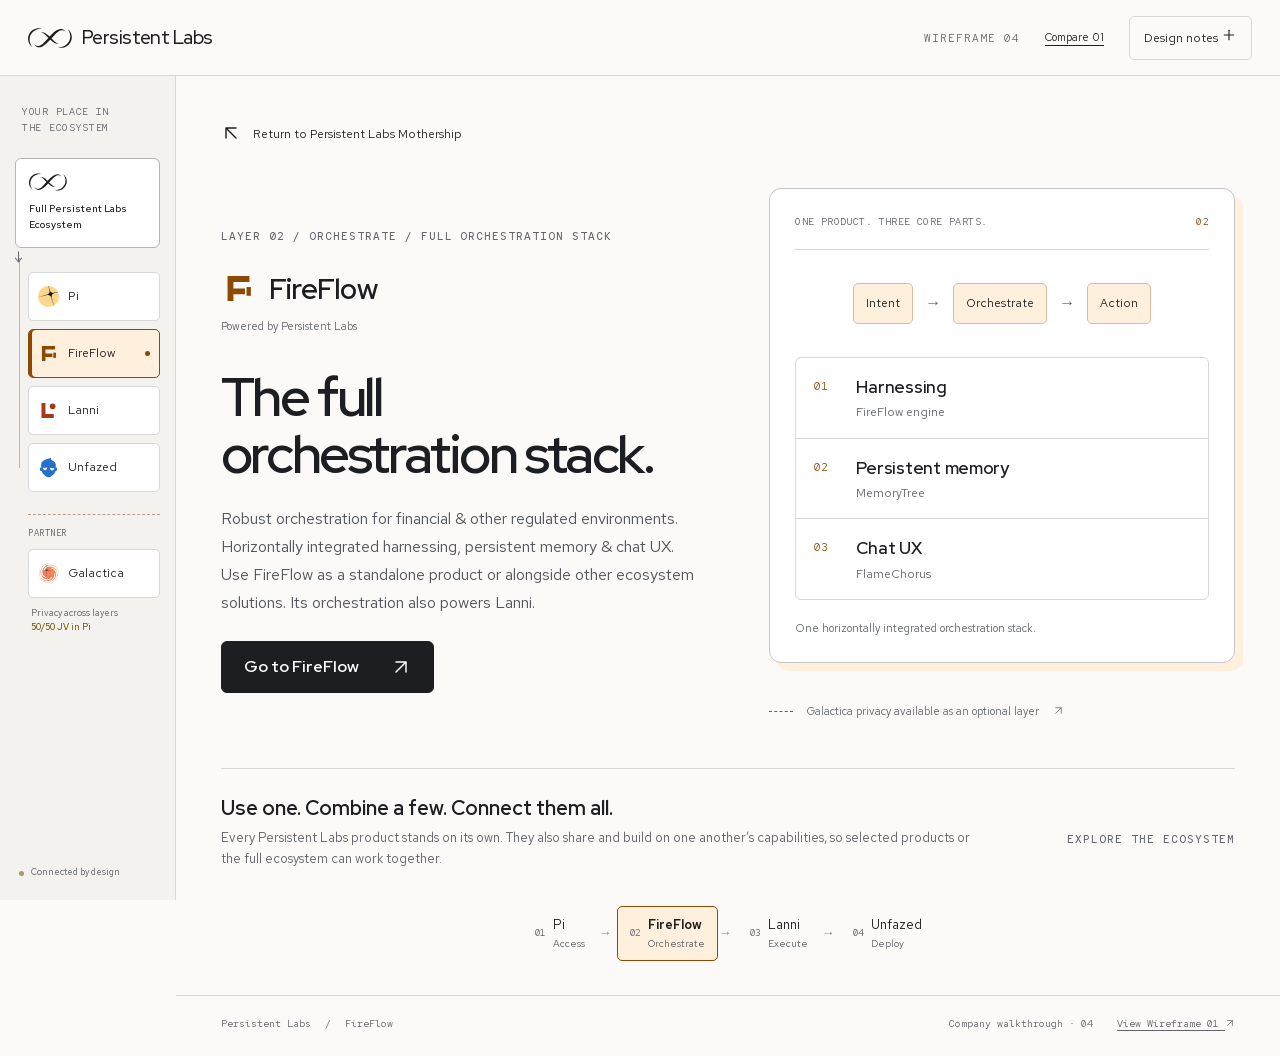
==== commit c211aa49: "Clarify independent and combined ecosystem adoption" ====
--- a/fireflow.html
+++ b/fireflow.html
@@ -1,4 +1,4 @@
-<!doctype html><html lang="en"><head><meta charset="utf-8"><meta name="viewport" content="width=device-width, initial-scale=1"><meta name="robots" content="noindex,nofollow"><meta name="color-scheme" content="light"><title>FireFlow · Persistent Labs wireframe</title><link rel="preload" href="assets/fonts/red-hat-display-latin-variable.woff2" as="font" type="font/woff2" crossorigin><link rel="preload" href="assets/fonts/red-hat-text-latin-variable.woff2" as="font" type="font/woff2" crossorigin><link rel="stylesheet" href="site.css?v=45f9adb458"><script src="app.js?v=c38bf62b38" defer></script></head>
+<!doctype html><html lang="en"><head><meta charset="utf-8"><meta name="viewport" content="width=device-width, initial-scale=1"><meta name="robots" content="noindex,nofollow"><meta name="color-scheme" content="light"><title>FireFlow · Persistent Labs wireframe</title><link rel="preload" href="assets/fonts/red-hat-display-latin-variable.woff2" as="font" type="font/woff2" crossorigin><link rel="preload" href="assets/fonts/red-hat-text-latin-variable.woff2" as="font" type="font/woff2" crossorigin><link rel="stylesheet" href="site.css?v=3b632a0d47"><script src="app.js?v=ad7107fde1" defer></script></head>
     <body data-page="fireflow"><a class="skip-link" href="#main">Skip to content</a><header class="topbar"><a class="company-logo" href="index.html" aria-label="Persistent Labs home"><svg class="pl-mark" aria-hidden="true" focusable="false" xmlns="http://www.w3.org/2000/svg" viewBox="0 0 47 21"><g fill="currentColor"><path d="M4.39736 20.0548C-1.94875 15.1978 -1.28266 5.82736 5.46964 1.67684C7.69121 0.311941 10.3883 -0.250189 12.9525 0.103068C13.5801 0.187772 14.1971 0.321567 14.7929 0.514077C13.5637 0.550654 12.348 0.665198 11.1622 0.944338C5.41959 2.16197 1.02265 7.51087 1.75419 13.4594C2.0006 15.8254 3.0623 18.0807 4.39736 20.0548Z"/><path d="M6.89844 17.0713C8.09585 18.1677 9.59743 19.1658 11.2184 19.0407C13.516 18.8578 15.5268 16.9106 17.1217 15.3609C21.6274 11.0842 30.0478 -1.45781 37.0571 1.18921C38.3604 1.68974 39.4144 2.73892 40.1074 3.88436C39.4086 3.34629 38.6781 2.87753 37.9138 2.58106C35.9617 1.79466 34.0819 2.46171 32.4552 3.60137C30.7678 4.78819 29.349 6.25705 27.9042 7.80002C25.5565 10.3315 23.3311 13.0017 20.8256 15.4379C19.195 17.0078 17.4519 18.5306 15.4045 19.5682C11.948 21.3479 8.72344 20.6193 6.8994 17.0713H6.89844Z"/><path d="M13.8281 4.46155C16.8525 3.89076 19.742 6.03917 21.8962 7.90364C24.0543 9.79986 25.9832 12.0224 28.0777 13.91C29.4706 15.142 30.949 16.2624 32.8857 16.686C29.8296 17.2548 26.9853 15.1719 24.7945 13.2891C22.6287 11.3967 20.7036 9.16554 18.6187 7.2645C17.2115 5.99971 15.7359 4.87833 13.8281 4.46155Z"/><path d="M42.4229 0.945841C48.769 5.80288 48.1029 15.1733 41.3506 19.3238C39.13 20.6887 36.4329 21.2509 33.8677 20.8967C33.2402 20.812 32.6232 20.6782 32.0273 20.4857C33.2565 20.4491 34.4722 20.3345 35.6581 20.0554C41.4016 18.8387 45.7986 13.4898 45.067 7.54125C44.8206 5.17529 43.7589 2.92004 42.4239 0.945841H42.4229Z"/></g></svg>
 <span>Persistent Labs</span></a><div class="review-controls"><button class="map-toggle" type="button" aria-expanded="false" aria-controls="mobile-map">Ecosystem <svg class="ui-icon" xmlns="http://www.w3.org/2000/svg" viewBox="0 0 24 24" width="16" height="16" fill="none" stroke="currentColor" stroke-width="1.7" stroke-linecap="round" stroke-linejoin="round" aria-hidden="true" focusable="false"><path d="M5 12h14"/><path class="icon-vertical" d="M12 5v14"/></svg></button><span class="version">Wireframe 04</span><a class="compare-link" href="v1/fireflow.html">Compare 01</a><button class="notes-toggle" type="button" aria-pressed="false">Design notes <svg class="ui-icon" xmlns="http://www.w3.org/2000/svg" viewBox="0 0 24 24" width="16" height="16" fill="none" stroke="currentColor" stroke-width="1.7" stroke-linecap="round" stroke-linejoin="round" aria-hidden="true" focusable="false"><path d="M5 12h14"/><path class="icon-vertical" d="M12 5v14"/></svg></button></div></header>
     <aside class="rail"><nav aria-label="Ecosystem map"><p class="rail-caption">Your place in<br>the ecosystem</p>
@@ -24,4 +24,4 @@
   </g>
 </svg>
 <span>Unfazed</span></a><a class="mobile-node galactica" href="galactica.html" aria-label="Galactica — separate partner"><img class="mark" src="assets/galactica-symbol.svg" width="38" height="38" alt="" aria-hidden="true" decoding="async"><span>Galactica</span></a></nav><div id="map-details" class="map-details"><nav aria-label="Ecosystem roles"><a class="pi" href="pi.html"><b>01 · Access</b><span>Pi — Private inference & payments</span></a><a class="fireflow" href="fireflow.html" aria-current="page"><b>02 · Orchestrate</b><span>FireFlow — Full orchestration stack</span></a><a class="lanni" href="lanni.html"><b>03 · Execute</b><span>Lanni — Deployable agent layer</span></a><a class="unfazed" href="unfazed.html"><b>04 · Deploy</b><span>Unfazed — Lean orchestration & deployment</span></a></nav><a href="galactica.html" class="mobile-partner-detail"><b>Galactica · separate partner</b><span>Optional privacy across the stack. Built into Pi, a 50/50 joint venture with Persistent Labs.</span></a><button class="notes-toggle" type="button" aria-pressed="false">Design notes <svg class="ui-icon" xmlns="http://www.w3.org/2000/svg" viewBox="0 0 24 24" width="16" height="16" fill="none" stroke="currentColor" stroke-width="1.7" stroke-linecap="round" stroke-linejoin="round" aria-hidden="true" focusable="false"><path d="M5 12h14"/><path class="icon-vertical" d="M12 5v14"/></svg></button></div></div><div class="page-shell"><main id="main" tabindex="-1"><a href="index.html" class="return-link"><span aria-hidden="true"><svg class="ui-icon" xmlns="http://www.w3.org/2000/svg" viewBox="0 0 24 24" width="16" height="16" fill="none" stroke="currentColor" stroke-width="1.7" stroke-linecap="round" stroke-linejoin="round" aria-hidden="true" focusable="false"><path d="M18 18 6 6M6 18V6h12"/></svg></span> Return to Persistent Labs Mothership</a><section class="product-hero fireflow"><div class="product-copy"><p class="eyebrow">Layer 02 / Orchestrate / Full orchestration stack</p><div class="product-lockup "><svg class="mark" aria-hidden="true" focusable="false" xmlns="http://www.w3.org/2000/svg" viewBox="0 0 96 96" fill="currentColor"><path d="M18 14h60v16H34v18h32v16H34v18H18z"/><path d="M70 44h12v24H70z"/></svg>
-<span>FireFlow</span></div><p class="endorsement">Powered by Persistent Labs</p><h1>The full<br> orchestration stack.</h1><p class="product-description">Robust orchestration for financial &amp; other regulated environments. Horizontally integrated harnessing, persistent memory &amp; chat UX.</p><a class="product-cta" href="https://persistentai.org/"><span>Go to FireFlow</span><svg class="ui-icon" xmlns="http://www.w3.org/2000/svg" viewBox="0 0 24 24" width="16" height="16" fill="none" stroke="currentColor" stroke-width="1.7" stroke-linecap="round" stroke-linejoin="round" aria-hidden="true" focusable="false"><path d="M6 18 18 6M6 6h12v12"/></svg></a></div><div class="product-art"><div class="visual-board"><div class="visual-label"><span>One product. Three core parts.</span><span>02</span></div><div class="flow-path"><span>Intent</span><i aria-hidden="true">→</i><span>Orchestrate</span><i aria-hidden="true">→</i><span>Action</span></div><div class="ff-components"><div><b>01</b><h3>Harnessing</h3><p>FireFlow engine</p></div><div><b>02</b><h3>Persistent memory</h3><p>MemoryTree</p></div><div><b>03</b><h3>Chat UX</h3><p>FlameChorus</p></div></div><p class="visual-footnote">One horizontally integrated orchestration stack.</p></div><a class="privacy-caption" href="galactica.html">Galactica privacy available as an optional layer <span aria-hidden="true"><svg class="ui-icon" xmlns="http://www.w3.org/2000/svg" viewBox="0 0 24 24" width="16" height="16" fill="none" stroke="currentColor" stroke-width="1.7" stroke-linecap="round" stroke-linejoin="round" aria-hidden="true" focusable="false"><path d="M6 18 18 6M6 6h12v12"/></svg></span></a></div></section><section class="context-strip" aria-label="Place in the stack"><span class="eyebrow">The whole stack</span><div class="context-layers"><a href="pi.html" class="context-layer pi"><small>01</small><span>Pi<b>Access</b></span></a><a href="fireflow.html" class="context-layer fireflow" aria-current="page"><small>02</small><span>FireFlow<b>Orchestrate</b></span></a><a href="lanni.html" class="context-layer lanni"><small>03</small><span>Lanni<b>Execute</b></span></a><a href="unfazed.html" class="context-layer unfazed"><small>04</small><span>Unfazed<b>Deploy</b></span></a></div><p>Use the layers you need.</p></section><aside class="review-notes" hidden><span class="eyebrow">Design note</span><p>One product contains orchestration, persistent memory and chat UX. MemoryTree and FlameChorus stay subordinate. Copy follows the core brief; this wireframe does not evaluate or change the existing FireFlow website. The mark is the bible’s concept asset.</p></aside></main><footer class="page-footer"><span>Persistent Labs <span class="footer-divider">/</span> FireFlow</span><span>Company walkthrough · 04 <a href="v1/index.html">View Wireframe 01 <svg class="ui-icon" xmlns="http://www.w3.org/2000/svg" viewBox="0 0 24 24" width="16" height="16" fill="none" stroke="currentColor" stroke-width="1.7" stroke-linecap="round" stroke-linejoin="round" aria-hidden="true" focusable="false"><path d="M6 18 18 6M6 6h12v12"/></svg></a></span></footer></div><script type="application/json" id="interaction-content">{}</script></body></html>+<span>FireFlow</span></div><p class="endorsement">Powered by Persistent Labs</p><h1>The full<br> orchestration stack.</h1><p class="product-description">Robust orchestration for financial &amp; other regulated environments. Horizontally integrated harnessing, persistent memory &amp; chat UX. Use FireFlow as a standalone product or alongside other ecosystem solutions. Its orchestration also powers Lanni.</p><a class="product-cta" href="https://persistentai.org/"><span>Go to FireFlow</span><svg class="ui-icon" xmlns="http://www.w3.org/2000/svg" viewBox="0 0 24 24" width="16" height="16" fill="none" stroke="currentColor" stroke-width="1.7" stroke-linecap="round" stroke-linejoin="round" aria-hidden="true" focusable="false"><path d="M6 18 18 6M6 6h12v12"/></svg></a></div><div class="product-art"><div class="visual-board"><div class="visual-label"><span>One product. Three core parts.</span><span>02</span></div><div class="flow-path"><span>Intent</span><i aria-hidden="true">→</i><span>Orchestrate</span><i aria-hidden="true">→</i><span>Action</span></div><div class="ff-components"><div><b>01</b><h3>Harnessing</h3><p>FireFlow engine</p></div><div><b>02</b><h3>Persistent memory</h3><p>MemoryTree</p></div><div><b>03</b><h3>Chat UX</h3><p>FlameChorus</p></div></div><p class="visual-footnote">One horizontally integrated orchestration stack.</p></div><a class="privacy-caption" href="galactica.html">Galactica privacy available as an optional layer <span aria-hidden="true"><svg class="ui-icon" xmlns="http://www.w3.org/2000/svg" viewBox="0 0 24 24" width="16" height="16" fill="none" stroke="currentColor" stroke-width="1.7" stroke-linecap="round" stroke-linejoin="round" aria-hidden="true" focusable="false"><path d="M6 18 18 6M6 6h12v12"/></svg></span></a></div></section><section class="context-strip" aria-label="Independent products in the ecosystem"><p class="context-principle"><strong>Use one. Combine a few. Connect them all.</strong><span>Every Persistent Labs product stands on its own. They also share and build on one another’s capabilities, so selected products or the full ecosystem can work together.</span></p><span class="eyebrow">Explore the ecosystem</span><div class="context-layers"><a href="pi.html" class="context-layer pi"><small>01</small><span>Pi<b>Access</b></span></a><a href="fireflow.html" class="context-layer fireflow" aria-current="page"><small>02</small><span>FireFlow<b>Orchestrate</b></span></a><a href="lanni.html" class="context-layer lanni"><small>03</small><span>Lanni<b>Execute</b></span></a><a href="unfazed.html" class="context-layer unfazed"><small>04</small><span>Unfazed<b>Deploy</b></span></a></div></section><aside class="review-notes" hidden><span class="eyebrow">Design note</span><p>One product contains orchestration, persistent memory and chat UX. MemoryTree and FlameChorus stay subordinate. Copy follows the core brief; this wireframe does not evaluate or change the existing FireFlow website. The mark is the bible’s concept asset.</p></aside></main><footer class="page-footer"><span>Persistent Labs <span class="footer-divider">/</span> FireFlow</span><span>Company walkthrough · 04 <a href="v1/index.html">View Wireframe 01 <svg class="ui-icon" xmlns="http://www.w3.org/2000/svg" viewBox="0 0 24 24" width="16" height="16" fill="none" stroke="currentColor" stroke-width="1.7" stroke-linecap="round" stroke-linejoin="round" aria-hidden="true" focusable="false"><path d="M6 18 18 6M6 6h12v12"/></svg></a></span></footer></div><script type="application/json" id="interaction-content">{}</script></body></html>
--- a/site.css
+++ b/site.css
@@ -1 +1 @@
-@font-face{font-family:Red Hat Display;src:url('assets/fonts/red-hat-display-latin-variable.woff2') format('woff2');font-weight:300 900;font-display:swap}@font-face{font-family:Red Hat Text;src:url('assets/fonts/red-hat-text-latin-variable.woff2') format('woff2');font-weight:300 900;font-display:swap}@font-face{font-family:Red Hat Mono;src:url('assets/fonts/red-hat-mono-latin-variable.woff2') format('woff2');font-weight:300 900;font-display:swap}:root{--ink:#1c1e21;--muted:#61656b;--paper:#fbfaf8;--white:#fff;--line:#d6d7d8;--soft-line:#e8e7e4;--gold:#fbd78e;--rail:176px;--top:76px;--accent:#76580d;--tint:#fff7e6;--pad:clamp(24px,3.5vw,58px);--display:'Red Hat Display',Arial,sans-serif;--text:'Red Hat Text',Arial,sans-serif;--mono:'Red Hat Mono',monospace}*{box-sizing:border-box}html{scroll-behavior:auto}body{margin:0;background:var(--paper);color:var(--ink);font:16px/1.55 var(--text)}a{color:inherit;text-decoration:none}button{font:inherit;color:inherit}button,a{-webkit-tap-highlight-color:transparent}button{cursor:pointer}button:focus-visible,a:focus-visible,summary:focus-visible{outline:3px solid #76580d;outline-offset:5px}h1,h2,h3,p{margin:0}h1,h2,h3{font-family:var(--display)}h1{font-weight:600;letter-spacing:-.045em;line-height:1.06}h2{font-weight:600;letter-spacing:-.025em;line-height:1.2}h3{font-weight:600;letter-spacing:-.015em}.mark{display:block;width:30px;height:30px;flex-shrink:0;fill:currentColor}.pl-mark{width:44px;height:24px;flex:none;display:block}.gal-mark{display:block;width:100%;max-width:205px;height:auto}.eyebrow{font:500 11px/1.5 var(--mono);text-transform:uppercase;letter-spacing:.09em;color:var(--muted)}.pi{--accent:#6544a2;--tint:#f2edff}.fireflow{--accent:#8c4900;--tint:#fff0de}.lanni{--accent:#a6381c;--tint:#fff0eb}.unfazed{--accent:#2570cc;--tint:#ebf2fc}.galactica{--accent:#97502a;--tint:#fff1e8}.skip-link{position:fixed;top:-100px;left:16px;z-index:100;background:var(--ink);color:white;padding:12px 20px}.skip-link:focus{top:8px}.topbar{height:var(--top);position:fixed;z-index:20;inset:0 0 auto;background:rgba(251,250,248,.98);border-bottom:1px solid var(--line);display:flex;align-items:center;justify-content:space-between;padding:0 28px}.company-logo{display:flex;align-items:center;gap:10px;min-height:44px;font:500 19px var(--display);letter-spacing:-.03em}.review-controls{display:flex;align-items:center;gap:25px}.version{font:11px var(--mono);text-transform:uppercase;letter-spacing:.09em;color:var(--muted)}.notes-toggle{min-height:44px;border:1px solid var(--line);border-radius:5px;background:transparent;padding:0 14px;font-size:12px}.notes-toggle span{margin-left:12px}.notes-toggle[aria-pressed=true]{background:var(--ink);color:white;border-color:var(--ink)}.rail{position:fixed;top:var(--top);bottom:0;left:0;width:var(--rail);border-right:1px solid var(--line);padding:28px 15px 20px;background:#f3f2ef;display:flex;flex-direction:column;justify-content:space-between;overflow-y:auto;z-index:15}.rail-caption{font:10px/1.6 var(--mono);text-transform:uppercase;letter-spacing:.07em;color:var(--muted);margin:0 7px 22px}.map-home{display:flex;flex-direction:column;align-items:flex-start;justify-content:center;gap:10px;min-height:85px;padding:14px 13px;border:1px solid #b6b5b2;border-radius:6px;font-size:11px;font-weight:500;background:var(--white)}.map-home[aria-current]{background:var(--ink);border-color:var(--ink);color:var(--gold)}.map-home .pl-mark{width:38px;height:18px}.mini-stack{position:relative;padding:24px 0 0 13px;margin-right:0}.mini-stack:before{content:'';position:absolute;left:4px;top:10px;bottom:24px;width:1px;background:#b6b5b2}.mini-axis{position:absolute;left:-1px;top:-2px;font-size:15px;color:var(--muted)}.map-node{height:49px;display:flex;align-items:center;gap:9px;position:relative;border:1px solid var(--line);border-radius:5px;padding:9px;background:var(--white);margin-bottom:8px;font-size:12px}.map-node .mark{width:21px;height:21px;color:var(--accent)}.map-node i{margin-left:auto;width:5px;height:5px;border-radius:50%;background:transparent}.map-node[aria-current]{border-color:var(--accent);background:var(--tint);box-shadow:inset 3px 0 var(--accent)}.map-node[aria-current] i{background:var(--accent)}.map-node:hover{border-color:var(--accent)}.mini-partner{margin-top:22px;margin-left:13px;border-top:1px dashed #ba9f89;padding-top:12px;position:relative}.partner-kicker{font:9px var(--mono);text-transform:uppercase;letter-spacing:.06em;color:var(--muted);display:block;margin-bottom:10px}.mini-partner small{display:block;font-size:9px;line-height:1.6;color:var(--muted);padding-left:3px}.mini-partner small b{font-weight:500;color:var(--accent)}.g-symbol{font:700 21px/1 var(--display);min-width:21px}.g-symbol span{color:#df6942}.rail-bottom{display:flex;align-items:center;gap:7px;font-size:9px;color:var(--muted);padding:24px 4px 0}.rail-dot{width:5px;height:5px;background:#aa9871;border-radius:50%;flex:none}.page-shell{margin-left:var(--rail);padding-top:var(--top)}main{padding:36px var(--pad) 0;max-width:1510px;margin:auto;outline:none}.home-intro{display:grid;grid-template-columns:1fr 1fr;gap:50px;align-items:end;margin-bottom:34px}.home-intro h1{font-size:clamp(42px,4.4vw,66px);margin-top:17px}.intro-copy{max-width:420px;margin-left:auto;padding-bottom:4px}.intro-copy p{color:#53575d;font-size:16px;line-height:1.7}.explore-hint{display:flex;align-items:center;gap:12px;font-size:12px;margin-top:18px}.explore-hint>span{width:25px;height:25px;border:1px solid var(--line);display:grid;place-items:center;border-radius:50%}.ecosystem{display:grid;grid-template-columns:minmax(0,1fr) 62px 270px;grid-template-rows:auto 1fr;isolation:isolate}.stack-heading{grid-column:1;display:flex;justify-content:space-between;align-items:center;gap:12px;margin-bottom:13px}.axis-label{font-size:11px;color:var(--muted)}.stack-frame{grid-column:1;grid-row:2;padding:16px;border:1px solid #b9bab9;border-radius:13px;background:linear-gradient(90deg,#fff8,#fff4)}.stack-block{display:grid;grid-template-columns:28px minmax(135px,.85fr) minmax(0,1fr) 19px;gap:15px;align-items:center;min-height:100px;border:1px solid #bdc0c5;border-left:4px solid var(--accent);border-radius:8px;background:white;padding:16px 18px;margin-bottom:18px;position:relative;transition:border-color .15s,background .15s}.stack-block:not(:last-of-type):after{content:'';position:absolute;bottom:-19px;left:46px;height:18px;width:1px;background:#aeb1b5}.stack-block:before{content:'';position:absolute;top:-7px;left:49px;width:32px;height:6px;border:1px solid #bfc2c6;border-bottom:0;border-radius:3px 3px 0 0;background:white}.stack-block:hover{border-color:var(--accent);background:var(--tint)}.stack-block .mark{color:var(--accent);height:33px;width:33px}.block-number{font:11px var(--mono);color:var(--muted);align-self:start;padding-top:5px}.block-brand{display:flex;align-items:center;gap:12px}.block-brand strong{font:600 clamp(18px,1.7vw,25px) var(--display);letter-spacing:-.025em}.block-role{font-size:13px;line-height:1.45;color:#53575d}.block-arrow{color:var(--muted);font-size:21px}.jv-badge{display:block;font-size:10px;line-height:1.5;color:var(--accent);margin-top:6px}.foundation{display:flex;justify-content:space-between;gap:12px;color:var(--muted);font:10px/1.5 var(--mono)}.stack-block:last-of-type{margin-bottom:14px}.privacy-wiring{grid-column:2;grid-row:2;position:relative;min-height:444px}.wire{position:absolute;left:0;width:32px;border-top:1px dashed #b57b58}.wire:before{content:'';position:absolute;top:-3px;left:-3px;width:5px;height:5px;border-radius:50%;background:#b57b58}.w1{top:66px}.w2{top:184px}.w3{top:302px}.w4{top:420px;border-top:2px solid #97502a}.bus{position:absolute;left:31px;top:66px;height:355px;border-left:1px dashed #b57b58}.bridge{position:absolute;left:31px;right:0;top:243px;border-top:1px dashed #b57b58}.partner-column{grid-column:3;grid-row:1/3;display:flex;flex-direction:column;justify-content:center}.partner-intro{margin-bottom:14px}.partner-intro .eyebrow{font-size:10px}.partner-block{padding:24px 21px;border:1px solid #c8b19f;border-radius:10px;background:#fffdfa}.partner-title{display:flex;align-items:center;justify-content:space-between;gap:12px;min-height:44px}.partner-title .gal-mark{max-width:180px}.partner-title>span{font-size:20px}.partner-endorsement{font-size:10px;color:var(--muted);margin:4px 0 26px}.partner-block h2{font-size:24px;line-height:1.15;margin-bottom:13px}.partner-block>p:not(.partner-endorsement){font-size:13px;color:#55595e;line-height:1.65}.relationship{display:flex;align-items:center;gap:9px;font-size:11px}.optional{margin-top:22px}.inherent{margin-top:12px;font-weight:600}.line-sample{width:24px;border-top:2px solid #97502a;flex:none}.line-sample.dashed{border-top:1px dashed #97502a}.partner-block .settlement{font-size:11px!important;margin-top:12px;padding-top:14px;border-top:1px solid var(--soft-line)}.text-link{font-size:12px;font-weight:500;display:inline-flex;gap:15px;align-items:center;min-height:44px;margin-top:13px;text-decoration:underline;text-underline-offset:4px}.modular-note{display:flex;align-items:center;gap:20px;margin:29px 0 7px;padding:22px 0 0;border-top:1px solid var(--line)}.modular-note h2{font-size:20px}.modular-note p{font-size:13px;color:var(--muted);margin-top:5px}.modular-icon{display:flex;gap:5px;align-items:flex-end;flex:none}.modular-icon i{width:12px;height:12px;border:1px solid #8c7e64}.modular-icon i:nth-child(2){height:23px}.modular-icon i:nth-child(3){height:34px}.page-footer{max-width:1510px;margin:34px auto 0;padding:20px var(--pad) 25px;border-top:1px solid var(--line);display:flex;justify-content:space-between;gap:20px;font:10px/1.5 var(--mono);color:var(--muted)}.footer-divider{margin:0 8px}.review-notes{margin-top:30px;padding:22px 24px;background:#fff4d9;border:1px dashed #a08a55;border-radius:6px;max-width:100%}.review-notes p{font-size:13px;line-height:1.7;max-width:95ch;margin-top:8px}.review-notes[hidden]{display:none}.return-link{display:inline-flex;align-items:center;gap:12px;min-height:44px;font-size:12px;margin-bottom:32px}.return-link span{font-size:20px}.return-link:hover{text-decoration:underline;text-underline-offset:4px}.product-hero{display:grid;grid-template-columns:minmax(0,1.04fr) minmax(0,1fr);gap:clamp(35px,5vw,88px);align-items:center;min-height:500px;padding-bottom:35px}.product-lockup{display:flex;align-items:center;gap:13px;margin-top:25px;font:600 29px var(--display);letter-spacing:-.025em}.product-lockup .mark{width:35px;height:35px;color:var(--accent)}.endorsement{font-size:11px;color:var(--muted);margin-top:10px}.product-copy h1{font-size:clamp(39px,4.2vw,63px);margin-top:32px}.product-description{font-size:16px;line-height:1.75;margin-top:24px;max-width:48ch;color:#52565d}.jv-detail{border-top:1px solid var(--line);padding-top:20px;margin-top:28px}.jv-detail>div{display:flex;align-items:center;gap:19px;margin-top:15px}.jv-detail b{font:600 15px var(--display)}.jv-detail .gal-mark{width:130px}.product-art{min-width:0}.visual-board{border:1px solid #c5c6c9;border-radius:12px;padding:25px;background:white;box-shadow:8px 8px 0 var(--tint)}.visual-label{display:flex;justify-content:space-between;gap:20px;font:10px/1.5 var(--mono);text-transform:uppercase;letter-spacing:.04em;color:var(--muted);padding-bottom:20px;border-bottom:1px solid var(--line)}.visual-label>span:last-child{color:var(--accent)}.pi-models{display:flex;justify-content:space-between;gap:10px;margin-top:30px}.pi-models span{font-size:12px;border:1px solid var(--line);border-radius:5px;padding:11px 9px;text-align:center;flex:1;background:var(--paper)}.branch-line{height:32px;width:73%;border:1px solid #b4a4d6;border-top:0;margin:0 auto;position:relative}.branch-line:after{content:'';height:22px;width:1px;background:#b4a4d6;position:absolute;left:50%;bottom:-23px}.pi-core{display:flex;align-items:center;justify-content:center;gap:20px;margin:22px auto 0;padding:27px;border:1px solid #b4a4d6;border-radius:8px;background:var(--tint)}.pi-core .mark{width:60px;height:60px;color:var(--accent)}.pi-core strong{font:600 30px var(--display);display:block}.pi-core span{font-size:13px;color:var(--muted)}.private-band{display:flex;align-items:center;justify-content:center;gap:9px;padding:16px 0;font-size:12px}.small-dot{width:6px;height:6px;background:#97502a;border-radius:50%}.pi-settlement{display:flex;flex-direction:column;align-items:center;gap:5px;border-top:1px solid var(--line);padding-top:18px;font-size:12px}.pi-settlement strong{font-weight:500;color:var(--muted);font-size:11px}.privacy-caption{display:flex;gap:14px;font-size:11px;line-height:1.6;margin-top:26px;color:var(--muted);min-height:44px;align-items:center}.privacy-caption:before{content:'';width:24px;border-top:1px dashed #97502a;flex:none}.flow-path{display:flex;gap:12px;align-items:center;justify-content:center;padding:33px 0}.flow-path span{font-size:12px;padding:10px 12px;background:var(--tint);border:1px solid #d5bc9f;border-radius:5px}.flow-path i{font-style:normal;color:var(--muted)}.ff-components{border:1px solid var(--line);border-radius:6px;overflow:hidden}.ff-components>div{padding:16px 18px;border-bottom:1px solid var(--line);display:grid;grid-template-columns:27px 1fr;column-gap:15px;align-items:start}.ff-components>div:last-child{border-bottom:0}.ff-components b{font:11px var(--mono);color:var(--accent);padding-top:5px;grid-row:1/3}.ff-components h3{font-size:17px}.ff-components p{font-size:12px;color:var(--muted);margin-top:3px}.visual-footnote{font-size:11px;margin-top:20px;color:var(--muted)}.intent-bubble{border:1px solid #e3b7ac;background:var(--tint);border-radius:12px 12px 3px 12px;padding:17px;font-size:14px;margin:28px 0 22px 30px}.action-panel{border:1px solid var(--line);border-radius:8px;padding:20px}.action-panel>.eyebrow{color:var(--accent)}.action-step{padding-top:21px;display:flex;align-items:center;gap:13px;font-size:13px}.action-step span{font:10px var(--mono);border:1px solid #ddc1b9;padding:6px;border-radius:50%;color:var(--accent)}.action-step strong{font-weight:500}.built-on{display:flex;justify-content:space-between;align-items:center;min-height:44px;margin-top:15px;font-size:12px}.built-on span{font-size:20px}.deploy-wire{padding-top:27px;text-align:center}.deployment-symbol{display:grid;place-items:center;width:54px;height:54px;border:1px solid var(--line);margin:0 auto 12px;font:20px var(--mono);border-radius:5px;color:var(--accent)}.deploy-wire h3{font-size:19px}.deploy-arrow{display:block;font-size:27px;color:var(--accent);padding:17px}.deploy-destination{padding:25px 25px 12px;border:1px solid #aac3df;background:var(--tint);border-radius:5px}.deploy-destination h3{margin-top:7px}.destination-lines{padding:16px 20px;display:flex;flex-direction:column;gap:8px;align-items:center}.destination-lines i{height:4px;width:100%;background:#c6d6ec}.destination-lines i:last-child{width:65%}.unfazed .product-lockup{font-family:Arial,sans-serif;text-transform:lowercase;font-weight:400}.unfazed .product-copy h1{font-family:Arial,sans-serif;font-size:clamp(38px,3.8vw,58px);letter-spacing:-.055em}.context-strip{border-top:1px solid var(--line);padding-top:26px;display:flex;align-items:center;justify-content:space-between;gap:24px}.context-layers{display:flex;flex:1;justify-content:center;gap:19px}.context-layer{position:relative;display:flex;gap:8px;align-items:center;min-height:44px;padding:8px 12px;border:1px solid transparent;border-radius:5px;font-size:13px}.context-layer:not(:last-child):after{content:'→';position:absolute;right:-15px;color:#84878c}.context-layer small{font:9px var(--mono);color:var(--muted)}.context-layer[aria-current]{background:var(--tint);border-color:var(--accent);font-weight:600}.context-layer:hover{text-decoration:underline}.context-strip>p{font-size:11px;color:var(--muted)}.gal-page{border:1px solid #d9dddF;border-radius:16px;background:#fff;overflow:hidden}.gal-header{padding:22px 30px;display:flex;justify-content:space-between;align-items:center;border-bottom:1px solid #eceeed;gap:25px}.gal-header .gal-mark{width:180px}.gal-header p{font-size:10px;margin-top:9px;color:var(--muted)}.gal-nav{display:flex;gap:27px;font:9px var(--mono);text-transform:uppercase;color:var(--muted)}.gal-hero{position:relative;isolation:isolate;overflow:hidden;min-height:410px;padding:70px 45px 30px;background:linear-gradient(125deg,#fbfcfc,#f2f7f8 70%,#fff8ed)}.gal-orbit{position:absolute;right:3%;top:0;width:430px;height:430px;z-index:-1;opacity:.35;transform:rotate(-28deg)}.gal-orbit i{position:absolute;border:23px solid #dce4e5;border-left-color:transparent;border-bottom-color:#e8ddd2;border-radius:50%;inset:0}.gal-orbit i:nth-child(2){inset:42px;border-width:20px;transform:rotate(30deg)}.gal-orbit i:nth-child(3){inset:82px;border-width:18px;transform:rotate(60deg)}.gal-orbit i:nth-child(4){inset:118px;border-width:16px;transform:rotate(90deg)}.gal-welcome{font-size:12px;font-weight:500;margin:0 0 3px 4px}.gal-hero h1{font-family:Arial,sans-serif;font-size:clamp(44px,7.5vw,110px);font-weight:500;letter-spacing:-.065em;white-space:nowrap}.gal-dot{color:#dc6844}.gal-com{color:#8a9c9f}.gal-tagline{text-align:right;max-width:95%;font-size:22px;letter-spacing:-.03em;margin-top:12px}.gal-reference-actions{display:flex;gap:13px;margin-top:30px}.gal-reference-actions>span{font-size:9px;text-transform:uppercase;letter-spacing:.03em;border:1px solid #cd7757;padding:10px 15px;color:#6e4637;border-radius:3px}.gal-reference-actions>span:first-child{background:#ef865f;color:#251b17}.gal-reference-actions small{margin-left:14px}.gal-hero-foot{display:flex;justify-content:space-between;gap:25px;font:9px/1.5 var(--mono);color:#686e72;margin-top:64px}.gal-identity{text-align:center;padding:46px 25px}.gal-identity h2{font-size:32px;margin:14px 0}.gal-identity>p{font-size:14px;color:var(--muted);max-width:53ch;margin:auto}.gal-relationship-grid{display:grid;grid-template-columns:1fr 1fr;border-top:1px solid var(--line)}.gal-relationship-grid>div{padding:27px 30px}.gal-relationship-grid>div+div{border-left:1px solid var(--line)}.gal-relationship-grid h3{font-size:22px;margin-top:13px}.gal-relationship-grid p{font-size:13px;color:var(--muted);margin-top:12px;max-width:47ch}@media(min-width:1600px){.home-intro h1{font-size:74px}.stack-block{grid-template-columns:28px 1fr 1fr 20px}.ecosystem{grid-template-columns:minmax(0,1fr) 76px 310px}.partner-block{padding:30px}.bridge{right:0}}@media(max-width:1180px){:root{--rail:156px;--pad:28px}.ecosystem{grid-template-columns:minmax(0,1fr) 45px 235px}.stack-block{grid-template-columns:20px 1fr 17px;column-gap:12px;padding:12px 15px;height:108px;min-height:108px}.block-brand{grid-column:2;grid-row:1;gap:10px}.block-brand strong{font-size:21px}.block-brand .mark{width:25px;height:25px}.block-role{grid-column:2;grid-row:2;font-size:12px}.block-number{grid-row:1/3}.block-arrow{grid-column:3;grid-row:1/3}.jv-badge{font-size:9px;margin-top:3px}.privacy-wiring .wire{width:23px}.bus{left:22px;height:379px;top:70px}.bridge{left:22px;top:260px}.w1{top:70px}.w2{top:196px}.w3{top:322px}.w4{top:448px}.partner-block{padding:21px 18px}.partner-block h2{font-size:22px}.partner-title .gal-mark{max-width:160px}.foundation{font-size:9px}.product-hero{gap:35px}.visual-board{padding:21px}.flow-path{gap:7px}.flow-path span{padding:8px;font-size:10px}.context-strip{flex-wrap:wrap;gap:10px}.context-strip>p{display:none}.product-copy h1{font-size:45px}.gal-hero h1{font-size:8vw}.home-intro{gap:28px}}@media(max-width:900px){.home-intro{grid-template-columns:1fr;gap:20px;margin-bottom:30px}.home-intro h1 br{display:none}.home-intro h1{font-size:46px}.intro-copy{max-width:62ch;margin:0}.intro-copy p{font-size:15px}.explore-hint{margin-top:12px}.ecosystem{grid-template-columns:minmax(0,1fr) 30px 210px}.partner-block{padding:20px 15px}.partner-title .gal-mark{max-width:150px}.partner-title>span{display:none}.partner-block h2{font-size:21px}.partner-block>p:not(.partner-endorsement){font-size:12px}.partner-endorsement{font-size:9px;margin-bottom:20px}.partner-intro .eyebrow{font-size:9px;letter-spacing:0}.relationship{font-size:10px;gap:7px}.stack-frame{padding:14px 10px}.stack-block{grid-template-columns:1fr 14px;padding:11px 12px;gap:4px 8px}.block-number{display:none}.block-brand,.block-role{grid-column:1}.block-arrow{grid-column:2}.block-brand{gap:7px}.stack-block:before{left:22px;width:26px}.stack-block:after{left:35px!important}.foundation>span:last-child{display:none}.privacy-wiring .wire{width:16px}.bus,.bridge{left:15px}.stack-heading .axis-label{display:none}.product-hero{grid-template-columns:1fr;gap:34px;min-height:0}.product-copy{max-width:58ch}.product-copy h1{font-size:52px}.product-art{max-width:560px;width:100%}.product-description{max-width:58ch}.context-strip{display:block}.context-layers{justify-content:flex-start;margin-top:15px}.gal-header{padding:22px}.gal-nav{display:none}.gal-hero{padding:45px 25px 25px;min-height:360px}.gal-hero h1{font-size:7.9vw}.gal-tagline{font-size:19px}.gal-hero-foot{font-size:8px;gap:12px}.gal-relationship-grid>div{padding:24px}.gal-relationship-grid h3{font-size:21px}}@media(max-width:760px){:root{--rail:65px;--top:66px;--pad:23px}.topbar{padding:0 16px}.company-logo{font-size:16px;gap:8px}.company-logo .pl-mark{width:34px;height:19px}.review-controls{gap:12px}.version{font-size:9px;letter-spacing:.04em}.notes-toggle{font-size:11px;padding:0 10px}.notes-toggle span{display:none}.rail{padding:20px 8px 15px}.rail-caption,.map-home>span,.map-node>span,.map-node>i,.mini-partner small,.rail-bottom,.mini-axis{display:none}.map-home{padding:0;min-height:48px;align-items:center;gap:0}.map-home .pl-mark{width:32px;height:19px}.mini-stack{margin:0;padding:22px 0 0}.mini-stack:before{left:23px;top:0;bottom:0}.map-node{width:48px;height:48px;padding:0;justify-content:center;gap:0;margin-bottom:9px}.map-node .mark{width:24px;height:24px}.map-node[aria-current]{box-shadow:inset 3px 0 var(--accent)}.mini-partner{margin:23px 0 0;padding-top:12px}.partner-kicker{font-size:7px;letter-spacing:0;text-align:center}.g-symbol{font-size:24px;text-align:center}.g-symbol span{display:inline}.page-footer{font-size:9px;display:block;margin-top:26px}.page-footer>span{display:block}.page-footer>span+span{margin-top:7px}main{padding-top:28px}.home-intro h1{font-size:42px}.home-intro h1 br{display:block}.eyebrow{font-size:10px;letter-spacing:.07em}.intro-copy p{font-size:14px}.explore-hint{font-size:11px}.ecosystem{display:block}.stack-heading{margin-bottom:15px}.stack-heading .axis-label{display:block;font-size:10px}.stack-frame{padding:16px 13px}.stack-block{grid-template-columns:20px 1fr 16px;padding:14px;height:auto;min-height:98px;gap:7px 11px}.block-number{display:block;grid-column:1}.block-brand,.block-role{grid-column:2}.block-brand strong{font-size:22px}.block-brand .mark{width:27px;height:27px}.block-arrow{grid-column:3}.block-role{font-size:12px}.jv-badge{font-size:9px}.stack-block:before{left:40px}.stack-block:after{left:53px!important}.privacy-wiring{display:none}.partner-column{padding-top:25px;position:relative}.partner-column:before{content:'';height:25px;border-left:2px solid #97502a;position:absolute;left:40px;top:0}.partner-intro{margin-bottom:10px}.partner-intro .eyebrow{font-size:10px;letter-spacing:.05em}.partner-block{padding:23px}.partner-title .gal-mark{max-width:190px}.partner-title>span{display:block}.partner-endorsement{font-size:10px}.partner-block h2{font-size:25px}.partner-block>p:not(.partner-endorsement){font-size:13px}.relationship{font-size:12px}.modular-note{align-items:flex-start;gap:13px}.modular-note h2{font-size:21px;line-height:1.3}.modular-note p{font-size:12px;line-height:1.7}.modular-icon{padding-top:4px;gap:3px}.modular-icon i{width:8px}.return-link{font-size:11px;line-height:1.6;gap:9px;margin-bottom:21px}.product-hero{gap:28px;padding-bottom:24px}.product-lockup{font-size:27px;margin-top:21px}.product-copy h1{font-size:clamp(32px,7.5vw,49px);margin-top:28px}.product-description{font-size:14px;line-height:1.75;margin-top:20px}.endorsement{font-size:10px}.visual-board{padding:20px;box-shadow:5px 5px 0 var(--tint)}.visual-label{font-size:9px;gap:15px}.pi-models{gap:6px}.pi-models span{padding:10px 5px;font-size:10px}.pi-core{padding:20px;gap:16px}.pi-core .mark{width:48px;height:48px}.private-band{font-size:11px}.pi-settlement{font-size:11px}.jv-detail>div{flex-wrap:wrap;gap:12px}.jv-detail b{font-size:13px}.jv-detail .gal-mark{width:115px}.jv-detail .eyebrow{font-size:9px}.flow-path{padding:25px 0;flex-wrap:wrap;gap:6px}.flow-path span{font-size:10px;padding:7px 8px}.ff-components>div{padding:14px;column-gap:9px;grid-template-columns:22px 1fr}.ff-components h3{font-size:15px}.ff-components p{font-size:11px}.intent-bubble{font-size:12px;margin-left:15px;padding:14px}.action-panel{padding:16px}.action-step{gap:10px;font-size:11px}.privacy-caption{font-size:10px}.context-layers{display:grid;grid-template-columns:1fr 1fr;gap:10px}.context-layer{font-size:12px;padding:8px;justify-content:center;border-color:var(--line)}.context-layer:not(:last-child):after{display:none}.context-strip>p{display:block;margin-top:12px}.review-notes{padding:18px}.review-notes p{font-size:12px}.unfazed .product-copy h1{font-size:clamp(33px,7.5vw,49px)}.gal-header{padding:20px 18px}.gal-header .gal-mark{width:165px}.gal-header p{font-size:9px;line-height:1.5}.gal-hero{padding:40px 18px 22px;min-height:315px}.gal-hero h1{font-size:clamp(28px,8.2vw,54px);letter-spacing:-.065em}.gal-orbit{right:-100px;top:30px;width:320px;height:320px}.gal-orbit i{border-width:17px}.gal-orbit i:nth-child(2){inset:34px;border-width:15px}.gal-orbit i:nth-child(3){inset:66px;border-width:14px}.gal-orbit i:nth-child(4){inset:98px;border-width:12px}.gal-welcome{font-size:10px}.gal-tagline{font-size:16px;text-align:left;max-width:100%;margin-top:18px}.gal-reference-actions{flex-direction:column;align-items:flex-start;gap:9px;margin-top:22px}.gal-reference-actions>span{font-size:8px;padding:8px 11px}.gal-hero-foot{display:block;margin-top:35px;font-size:8px}.gal-hero-foot>span{display:block}.gal-hero-foot>span+span{margin-top:5px}.gal-identity{padding:33px 18px}.gal-identity h2{font-size:24px}.gal-identity p{font-size:12px}.gal-relationship-grid{display:block}.gal-relationship-grid>div{padding:22px 18px}.gal-relationship-grid>div+div{border-left:0;border-top:1px solid var(--line)}.gal-relationship-grid h3{font-size:21px}.gal-relationship-grid p{font-size:12px}}@media(max-width:400px){:root{--pad:17px}.version{display:none}.notes-toggle{font-size:10px}.company-logo{font-size:15px}.home-intro h1{font-size:37px}.home-intro .eyebrow{font-size:9px}.stack-block{grid-template-columns:1fr 16px;gap:7px;padding:14px 11px}.block-number{display:none}.block-brand,.block-role{grid-column:1}.block-arrow{grid-column:2}.block-brand strong{font-size:20px}.block-brand .mark{width:25px;height:25px}.stack-frame{padding:15px 10px}.stack-block:before{left:22px}.stack-block:after{left:35px!important}.jv-badge{font-size:9px}.partner-block{padding:20px 16px}.partner-title .gal-mark{max-width:155px}.partner-title>span{font-size:17px}.modular-icon{display:none}.pi-models{flex-direction:column}.branch-line{height:20px;width:0;border-right:0}.pi-core{margin-top:22px}.jv-detail>div{gap:9px}.gal-header .gal-mark{width:145px}.visual-board{padding:15px}.flow-path{flex-direction:column}.flow-path i{transform:rotate(90deg)}.flow-path span{font-size:12px;min-width:130px;text-align:center}}@media(prefers-reduced-motion:reduce){*,*:before,*:after{transition:none!important;animation:none!important}}@media print{.topbar,.rail,.review-controls,.return-link,.skip-link{display:none}.page-shell{margin:0;padding:0}main{padding:20px}.review-notes{break-inside:avoid}.page-footer{padding:15px}.product-hero{min-height:0}.stack-block,.partner-block,.visual-board,.gal-page{break-inside:avoid}body{background:white}a{color:inherit}}@media(min-width:901px) and (max-height:850px){body[data-page=home] main{padding-top:24px}.home-intro{margin-bottom:23px}.home-intro h1{font-size:46px;margin-top:12px}.home-intro .intro-copy p{font-size:14px;line-height:1.6}.home-intro .explore-hint{margin-top:12px}.stack-block{min-height:74px;height:74px;margin-bottom:12px;padding-top:10px;padding-bottom:10px}.stack-block:not(:last-of-type):after{height:12px;bottom:-13px}.stack-block .mark{width:27px;height:27px}.block-brand strong{font-size:21px}.block-role{font-size:12px}.stack-frame{padding-top:16px;padding-bottom:14px}.privacy-wiring{min-height:360px}.w1{top:53px}.w2{top:139px}.w3{top:225px}.w4{top:311px}.bus{top:53px;height:259px}.bridge{top:182px}.partner-block{padding:18px 20px}.partner-block h2{font-size:22px;margin-bottom:10px}.partner-endorsement{margin-bottom:18px}.partner-block>p:not(.partner-endorsement){font-size:12px}.optional{margin-top:16px}.partner-block .settlement{margin-top:10px;padding-top:10px}.partner-block .text-link{margin-top:7px;min-height:40px}.modular-note{margin-top:23px}}@media(max-width:760px){.map-node{flex-direction:column;gap:4px;height:54px}.map-node>span{display:block;font-size:8px;line-height:1}.map-node .mark{width:21px;height:21px}.map-home>span{display:block;font-size:0;line-height:1}.map-home>span:after{content:'Home';font-size:8px}.map-home{gap:5px}.g-symbol{font-size:21px;line-height:20px}.g-symbol span{font-size:21px}.gal-hero h1{font-size:clamp(23px,7.7vw,54px)}}[hidden]{display:none!important}.compare-link{font-size:11px;min-height:44px;display:flex;align-items:center;text-decoration:underline;text-underline-offset:4px}.page-footer a{margin-left:18px;text-decoration:underline;text-underline-offset:3px}.mobile-map{display:none}.home-intro{margin-bottom:22px;gap:35px}.home-intro h1{font-size:clamp(40px,4vw,60px);margin-top:12px}.intro-copy{max-width:380px}.intro-copy p{font-size:16px;line-height:1.65}.explore-hint{font-size:12px;gap:0;word-spacing:2px;color:var(--ink);margin-top:14px}.stack-selector{margin-bottom:22px}.selector-top{display:flex;align-items:center;justify-content:space-between;gap:20px}.preset-buttons{display:flex;gap:6px;flex-wrap:wrap}.preset-buttons button{border:1px solid var(--line);background:white;padding:0 16px;min-height:44px;border-radius:5px;font-size:12px;font-weight:500}.preset-buttons button:hover{border-color:var(--ink)}.preset-buttons button[aria-pressed=true]{background:var(--ink);color:var(--gold);border-color:var(--ink)}.selection-summary{font-size:12px;color:#53575d;margin-top:12px;min-height:19px}.ecosystem{grid-template-columns:minmax(0,1fr) 48px 265px}.stack-frame{padding:16px 14px 10px}.stack-block{grid-template-columns:20px minmax(125px,.8fr) minmax(0,1fr) 18px;grid-template-rows:auto auto;gap:3px 13px;min-height:88px;height:88px;margin-bottom:12px;padding:12px 16px;background:var(--tint);border-color:var(--accent);transition:background .18s,border-color .18s}.stack-block .block-number{grid-column:1;grid-row:1/3;align-self:center;padding:0}.stack-block .block-brand{grid-column:2;grid-row:1/3;gap:10px}.stack-block .block-brand strong{font-size:23px}.stack-block .mark{width:28px;height:28px}.block-purpose{grid-column:3;grid-row:1;line-height:1.35}.block-purpose>strong{font:600 19px/1.2 var(--display);letter-spacing:-.02em;display:block}.block-purpose>span{font-size:10px;color:#53575d;display:block;margin-top:3px}.block-privacy{grid-column:3;grid-row:2;font-size:10px;display:flex;align-items:center;gap:6px;color:#665446;white-space:nowrap}.block-privacy:before{content:'';width:17px;border-top:1px dashed #97502a}.block-privacy.built-in:before{border-top-style:solid;border-top-width:2px}.stack-block .block-arrow{grid-column:4;grid-row:1/3}.stack-block:before{background:var(--tint);border-color:var(--accent);left:42px}.stack-block:not(:last-of-type):after{height:12px;bottom:-13px;left:57px!important}.stack-block:last-of-type{margin-bottom:0;border-radius:8px 8px 0 0}.selection-label{display:none}.ecosystem[data-mode=combination] .block-brand,.ecosystem[data-mode=journey] .block-brand{grid-row:1}.ecosystem[data-mode=combination] .selection-label,.ecosystem[data-mode=journey] .selection-label{display:block;grid-column:2;grid-row:2;font:10px/1.2 var(--text);color:var(--accent)}.stack-block.is-unselected{background:white;border-color:#c5c7ca;border-left-color:var(--accent)}.stack-block.is-unselected:before{background:white;border-color:#c5c7ca}.stack-block.is-unselected .selection-label{color:var(--muted)}.stack-block:hover{box-shadow:0 0 0 1px var(--accent);background:var(--tint)}.pi-ownership{display:flex;justify-content:space-between;align-items:center;gap:8px;background:#eae1fc;border:1px solid #6544a2;border-top:0;border-radius:0 0 7px 7px;padding:9px 14px;color:#4e327f}.pi-ownership strong{font:600 13px var(--display)}.pi-ownership span{font-size:10px}.foundation{margin-top:10px;font-size:9px}.privacy-wiring{min-height:420px}.privacy-wiring .wire{width:25px}.privacy-wiring .bus{left:24px;top:60px;height:300px}.privacy-wiring .bridge{left:24px;top:210px}.privacy-wiring .w1{top:60px}.privacy-wiring .w2{top:160px}.privacy-wiring .w3{top:260px}.privacy-wiring .w4{top:360px}.partner-column{grid-row:1/3}.partner-block{padding:23px 20px}.partner-intro .eyebrow{font-size:10px}.partner-title .gal-mark{max-width:186px}.partner-endorsement{margin-bottom:20px}.partner-block h2{font-size:25px;margin-bottom:18px}.relationship{align-items:center;margin-top:16px;gap:10px;font-size:12px;line-height:1.4}.relationship b{font-weight:600;display:block}.relationship small{display:block;font-size:10px;line-height:1.6;color:var(--muted);margin-top:2px}.partner-block .settlement{font-size:12px!important;margin-top:18px;padding-top:17px}.partner-block .text-link{margin-top:10px}.journey{margin-top:35px;padding-top:28px;border-top:1px solid var(--line)}.journey-intro{display:flex;justify-content:space-between;align-items:end;gap:25px}.journey h2{font-size:29px;margin-top:8px}.journey-intro>p{max-width:34ch;font-size:13px;color:var(--muted)}.journey-steps{display:grid;grid-template-columns:repeat(4,minmax(0,1fr));gap:12px;margin-top:24px}.journey-step{position:relative;display:grid;grid-template-columns:25px 1fr;text-align:left;gap:3px 10px;min-height:76px;border:1px solid var(--line);border-radius:7px;background:white;padding:14px}.journey-step>span{grid-row:1/3;font:11px var(--mono);align-self:center;color:var(--accent)}.journey-step strong{font:600 18px var(--display)}.journey-step small{font-size:11px;color:var(--muted)}.journey-step[aria-pressed=true]{border-color:var(--accent);background:var(--tint);box-shadow:inset 0 -3px var(--accent)}.journey-step:not(:last-child):after{content:'→';position:absolute;right:-12px;top:25px;color:var(--muted);font-size:12px}.journey-detail{display:flex;align-items:center;justify-content:space-between;gap:25px;background:var(--tint);border:1px solid var(--line);border-left:4px solid var(--accent);border-radius:7px;padding:24px;margin-top:16px;min-height:150px}.journey-detail h3{font-size:24px;margin:7px 0}.journey-detail p{font-size:14px;color:#53575d;max-width:65ch}.journey-link{font-size:12px;white-space:nowrap;min-height:44px;display:flex;align-items:center;text-decoration:underline;text-underline-offset:4px}.journey-footer{display:flex;align-items:center;justify-content:space-between;gap:20px;margin-top:14px}.journey-footer p{font-size:11px;color:var(--muted)}.journey-footer>div{display:flex;gap:8px}.journey-footer button{min-height:44px;min-width:44px;padding:0 14px;background:white;border:1px solid var(--line);border-radius:5px;font-size:12px;white-space:nowrap}.journey-footer button:disabled{color:#72767b;background:#f1f0ee;cursor:default}.context-layer span{display:block}.context-layer b{display:block;font-size:10px;color:var(--muted);font-weight:400;margin-top:1px}.jv-detail h2{font-size:23px;color:var(--accent)}.jv-detail .ownership-split{display:grid;grid-template-columns:1fr 1fr;gap:0;border:1px solid #c4b2e7;border-radius:8px;overflow:hidden;background:var(--tint)}.ownership-split>div{padding:16px;display:flex;flex-direction:column;gap:8px;align-items:flex-start}.ownership-split>div+div{border-left:1px solid #c4b2e7}.ownership-split strong{font:600 28px var(--display);color:var(--accent)}.ownership-split span{font-size:12px}.ownership-split .gal-mark{width:120px;max-width:100%;height:19px;object-fit:contain;object-position:left center}.gal-at-a-glance{display:grid;grid-template-columns:1fr 1fr;background:#fff7f0;border-bottom:1px solid #e6d4c5}.gal-at-a-glance>a{display:flex;align-items:center;gap:15px;padding:20px 30px;min-height:88px}.gal-at-a-glance>a+a{border-left:1px solid #e6d4c5}.gal-at-a-glance>a>strong{font:600 25px var(--display);color:#97502a}.gal-at-a-glance b{display:block;font-size:13px;font-weight:600}.gal-at-a-glance small{display:block;font-size:10px;color:var(--muted);margin-top:3px}.gal-at-a-glance>a>span:last-child{margin-left:auto}@media(max-width:1180px) and (min-width:761px){.ecosystem{grid-template-columns:minmax(0,1fr) 32px 225px}.stack-block{grid-template-columns:1fr minmax(0,1.05fr) 14px;gap:3px 8px;padding:12px;min-height:100px;height:100px}.stack-block .block-number{display:none}.stack-block .block-brand{grid-column:1;gap:7px}.stack-block .block-brand strong{font-size:19px}.stack-block .mark{width:23px;height:23px}.block-purpose,.block-privacy{grid-column:2}.block-purpose>strong{font-size:18px}.block-purpose>span{font-size:10px}.block-privacy{font-size:9px}.stack-block .block-arrow{grid-column:3}.ecosystem[data-mode] .selection-label{grid-column:1;font-size:9px}.pi-ownership{flex-wrap:wrap;gap:3px;padding:8px 10px}.pi-ownership strong{font-size:12px}.privacy-wiring .wire{width:17px}.privacy-wiring .bus{left:16px;top:66px;height:336px}.privacy-wiring .bridge{left:16px;top:234px}.privacy-wiring .w1{top:66px}.privacy-wiring .w2{top:178px}.privacy-wiring .w3{top:290px}.privacy-wiring .w4{top:402px}.selector-top{align-items:start;flex-direction:column;gap:10px}.partner-block{padding:20px 15px}.partner-block h2{font-size:23px}.partner-title .gal-mark{max-width:160px}.journey-intro{display:block}.journey-intro>p{max-width:none;margin-top:12px}.journey-step{grid-template-columns:1fr;padding:12px;gap:5px}.journey-step>span{grid-row:auto}.journey-step strong{font-size:16px}.gal-at-a-glance>a{padding:18px;gap:10px}.gal-at-a-glance>a>strong{font-size:22px}}@media(min-width:901px) and (max-height:850px){.home-intro{margin-bottom:18px}.home-intro h1{font-size:40px;margin-top:10px}.home-intro .intro-copy p{font-size:15px}.stack-selector{margin-bottom:16px}.selection-summary{margin-top:8px}.stack-block{height:78px;min-height:78px;padding-top:8px;padding-bottom:8px}.block-purpose>strong{font-size:18px}.block-purpose>span{font-size:10px}.stack-block .block-brand strong{font-size:22px}.privacy-wiring .w1{top:55px}.privacy-wiring .w2{top:145px}.privacy-wiring .w3{top:235px}.privacy-wiring .w4{top:325px}.privacy-wiring .bus{top:55px;height:270px}.privacy-wiring .bridge{top:190px}.privacy-wiring{min-height:380px}.partner-block{padding:19px}.partner-block h2{font-size:23px}.partner-endorsement{margin-bottom:15px}}@media(max-width:900px) and (min-width:761px){.ecosystem{grid-template-columns:minmax(0,1fr) 25px 195px}.home-intro{gap:14px}.home-intro h1{font-size:40px}.stack-block{grid-template-columns:minmax(0,.9fr) minmax(0,1.1fr) 12px;grid-template-rows:auto auto;min-height:92px;height:92px;gap:3px 7px;padding:10px}.stack-block .block-brand{grid-column:1;grid-row:1/3;gap:5px}.stack-block .block-brand strong{font-size:17px}.stack-block .mark{width:21px;height:21px}.block-purpose{grid-column:2;grid-row:1}.block-privacy{grid-column:2;grid-row:2;font-size:9px;gap:4px}.block-privacy:before{width:12px}.block-purpose>strong{font-size:16px}.block-purpose>span{display:none}.stack-block .block-arrow{grid-column:3;grid-row:1/3}.privacy-wiring .wire{width:13px}.privacy-wiring .bus{left:12px;top:62px;height:312px}.privacy-wiring .bridge{left:12px;top:218px}.privacy-wiring .w1{top:62px}.privacy-wiring .w2{top:166px}.privacy-wiring .w3{top:270px}.privacy-wiring .w4{top:374px}.partner-intro .eyebrow{font-size:9px}.partner-title .gal-mark{max-width:155px}.partner-block h2{font-size:21px}.relationship{font-size:11px}.relationship small{font-size:10px}.journey-detail{align-items:start;flex-direction:column;gap:8px}.journey-footer{align-items:start;flex-direction:column;gap:10px}}@media(max-width:760px){:root{--rail:0px;--top:56px;--pad:18px;--mobile-map:104px}.topbar{padding:0 12px}.company-logo{font-size:15px;gap:6px}.company-logo .pl-mark{width:31px}.review-controls{gap:10px}.version,.compare-link{display:none}.notes-toggle{font-size:10px;padding:0 10px;border-color:transparent}.rail{display:none}.mobile-map{display:block;position:fixed;top:var(--top);left:0;right:0;z-index:18;background:#f3f2ef;border-bottom:1px solid var(--line);padding:0 12px 8px}.mobile-location{display:flex;justify-content:space-between;align-items:center;gap:6px;height:44px;font-size:10px;color:var(--muted)}.mobile-location b{font-weight:500;color:var(--ink)}.map-toggle{display:flex;align-items:center;gap:5px;justify-content:end;min-height:44px;border:0;background:transparent;padding:0;font-size:10px;white-space:nowrap}.map-toggle span{font-size:15px}.mobile-nodes{display:grid;grid-template-columns:repeat(6,minmax(0,1fr));gap:5px}.mobile-node{min-height:51px;min-width:0;display:flex;flex-direction:column;align-items:center;justify-content:center;gap:5px;border:1px solid var(--line);border-radius:4px;background:white}.mobile-node .mark{width:19px;height:19px;color:var(--accent)}.mobile-node .pl-mark{width:29px;height:19px}.mobile-node>span{font-size:9px;line-height:1.1}.mobile-node[aria-current]{background:var(--tint);border-color:var(--accent);box-shadow:inset 0 -3px var(--accent)}.mobile-node.home[aria-current]{background:var(--ink);color:var(--gold);border-color:var(--ink)}.mobile-node.galactica{border-style:dashed}.mobile-node.galactica[aria-current]{border-style:solid}.map-details{max-height:calc(100dvh - 176px);overflow:auto;border-top:1px solid var(--line);margin-top:10px;padding:10px 0 4px}.map-details nav{display:grid;gap:6px}.map-details a{padding:9px 12px;display:flex;flex-direction:column;gap:3px;border:1px solid var(--line);border-radius:5px;background:white;font-size:11px;min-height:48px}.map-details a[aria-current]{border-color:var(--accent);background:var(--tint)}.map-details a b{font-weight:600}.map-details a span{color:var(--muted);font-size:10px}.map-details .mobile-partner-detail{margin-top:10px;border-style:dashed;border-color:#b9987e;background:#fff7f0}.page-shell{margin:0;padding-top:calc(var(--top) + var(--mobile-map))}main{padding-top:22px;scroll-margin-top:calc(var(--top) + var(--mobile-map) + 14px)}.home-intro{gap:10px;margin-bottom:18px}.home-intro .eyebrow{font-size:9px}.home-intro h1{font-size:34px;margin-top:8px}.home-intro h1 br{display:none}.intro-copy{max-width:none}.intro-copy p{font-size:13px;line-height:1.6}.explore-hint{display:none}.stack-selector{margin-bottom:16px}.selector-top{display:block}.selector-top>.eyebrow{font-size:9px}.preset-buttons{gap:5px;margin-top:8px;flex-wrap:nowrap}.preset-buttons button{min-height:44px;font-size:10px;padding:0 9px;flex:1;line-height:1.4}.preset-buttons button:nth-child(2){flex:1.4}.selection-summary{font-size:11px;line-height:1.5;margin-top:9px;min-height:33px}.stack-heading{margin-bottom:10px}.stack-heading .eyebrow{font-size:9px}.stack-heading .axis-label{font-size:9px}.stack-frame{padding:13px 10px 9px}.stack-block{grid-template-columns:minmax(0,.85fr) minmax(0,1.25fr) 12px;grid-template-rows:auto auto;gap:3px 10px;padding:10px;height:80px;min-height:80px;margin-bottom:10px}.stack-block .block-number{display:none}.stack-block .block-brand{grid-column:1;grid-row:1/3;gap:7px}.stack-block .block-brand strong{font-size:18px}.stack-block .mark{width:21px;height:21px}.block-purpose{grid-column:2;grid-row:1}.block-purpose>strong{font-size:18px}.block-purpose>span{display:none}.block-privacy{grid-column:2;grid-row:2;font-size:9px;gap:4px}.stack-block .block-arrow{grid-column:3;grid-row:1/3;font-size:16px}.stack-block:before{left:21px;width:26px}.stack-block:not(:last-of-type):after{left:35px!important;height:10px;bottom:-11px}.ecosystem[data-mode=combination] .selection-label,.ecosystem[data-mode=journey] .selection-label{grid-column:1;font-size:9px;line-height:1.2}.pi-ownership{padding:9px 10px;flex-wrap:wrap;gap:2px 10px}.pi-ownership strong{font-size:12px}.pi-ownership span{font-size:10px}.foundation{font-size:9px}.foundation>span:last-child{display:block}.partner-column{padding-top:19px}.partner-column:before{display:none}.partner-intro{margin-bottom:9px}.partner-intro .eyebrow{font-size:9px}.partner-block{padding:20px}.partner-title .gal-mark{max-width:180px}.partner-endorsement{font-size:10px;margin-bottom:13px}.partner-block h2{font-size:23px;margin-bottom:13px}.relationship{font-size:12px;margin-top:12px}.relationship small{font-size:10px}.partner-block .settlement{padding-top:12px;margin-top:12px;font-size:11px!important}.partner-block .text-link{margin-top:7px}.journey{padding-top:24px;margin-top:26px}.journey-intro{display:block}.journey h2{font-size:26px}.journey-intro>p{font-size:12px;max-width:none;margin-top:10px}.journey-steps{gap:6px;margin-top:19px}.journey-step{display:flex;flex-direction:column;gap:6px;align-items:center;text-align:center;padding:11px 3px;min-height:91px}.journey-step>span{font-size:10px}.journey-step strong{font-size:12px}.journey-step small{font-size:10px}.journey-step:not(:last-child):after{display:none}.journey-detail{padding:18px;align-items:start;flex-direction:column;gap:8px;min-height:212px}.journey-detail h3{font-size:23px}.journey-detail p{font-size:13px}.journey-link{font-size:12px}.journey-footer{display:block}.journey-footer>div{margin-top:12px;justify-content:space-between}.journey-footer p{font-size:11px}.product-lockup{margin-top:16px}.product-copy h1{font-size:42px;margin-top:24px}.unfazed .product-copy h1{font-size:42px}.product-description{font-size:14px}.jv-detail h2{font-size:22px}.jv-detail .ownership-split{margin-top:14px}.ownership-split>div{padding:15px}.ownership-split strong{font-size:28px}.ownership-split span{font-size:11px}.ownership-split .gal-mark{width:118px}.pi-models{flex-direction:row}.branch-line{height:32px;width:73%;border-right:1px solid #b4a4d6}.flow-path{flex-direction:row}.flow-path i{transform:none}.flow-path span{min-width:0;font-size:10px}.gal-header .gal-mark{width:175px}.gal-at-a-glance{grid-template-columns:1fr}.gal-at-a-glance>a{padding:14px 18px;gap:12px;min-height:74px}.gal-at-a-glance>a+a{border-left:0;border-top:1px solid #e6d4c5}.gal-at-a-glance>a>strong{font-size:23px}.gal-at-a-glance b{font-size:12px}.gal-at-a-glance small{font-size:10px}.gal-hero h1{font-size:clamp(32px,9.2vw,60px)}.gal-hero{min-height:300px}.gal-reference-actions{flex-direction:row;flex-wrap:wrap}.gal-hero-foot{margin-top:40px}.page-footer a{display:block;margin-left:0;margin-top:6px;min-height:44px;padding-top:8px}}@media(max-width:360px){:root{--pad:14px}.mobile-map{padding-left:10px;padding-right:10px}.mobile-nodes{gap:4px}.mobile-node>span{font-size:8px}.home-intro h1{font-size:31px}.stack-block{gap:3px 7px;padding:9px 8px;grid-template-columns:1fr 1.05fr 10px}.stack-block .block-brand{gap:5px}.stack-block .block-brand strong{font-size:16px}.stack-block .mark{width:19px;height:19px}.block-purpose>strong{font-size:16px}.block-privacy{font-size:8px}.block-privacy:before{width:11px}.journey-step strong{font-size:10px}.journey-step small{font-size:9px}.product-copy h1,.unfazed .product-copy h1{font-size:36px}.map-toggle{font-size:9px}.mobile-location{font-size:9px}}@media print{.mobile-map,.stack-selector,.journey-footer{display:none}.page-shell{padding-top:0}.stack-block{background:white}.selection-label{display:none!important}}@media(min-width:901px) and (max-height:850px){.home-intro{grid-template-columns:1.2fr 1fr;align-items:end;gap:28px}.home-intro h1{font-size:36px}.home-intro h1 br{display:none}.intro-copy{max-width:340px}.stack-block{height:74px;min-height:74px}.privacy-wiring .w1{top:53px}.privacy-wiring .w2{top:139px}.privacy-wiring .w3{top:225px}.privacy-wiring .w4{top:311px}.privacy-wiring .bus{top:53px;height:258px}.privacy-wiring .bridge{top:182px}.partner-block{padding:16px 18px}.partner-block h2{font-size:22px;margin-bottom:13px}.partner-endorsement{margin-bottom:12px}.relationship{margin-top:12px}.partner-block .settlement{margin-top:12px;padding-top:12px}.partner-block .text-link{margin-top:6px}}@media(max-width:760px){main{padding-top:18px}.home-intro{gap:6px;margin-bottom:14px}.home-intro h1{font-size:32px}.selector-top>.eyebrow{display:block}.stack-selector{margin-bottom:14px}.stack-block{height:68px;min-height:68px;padding-top:8px;padding-bottom:8px}}:root{--pi-gold:#fbd78e;--pi-charcoal:#1e1e1e;--pi-bar:#131313;--pi-surface:#383838;--pi-accent-surface:#3c342e;--pi-text:#fff;--pi-secondary:#bfbfbf;--pi-line:#444;--pi-ink:#775419;--pi-tint:#fff7e6;--pi-border:#d5bd90;}.pi{--accent:var(--pi-ink);--tint:var(--pi-tint)}.map-home>span{line-height:1.6;font-size:10px}.home-intro{grid-template-columns:1fr 1fr;gap:50px;align-items:end;margin-bottom:26px}.home-intro h1{font-size:clamp(42px,4.4vw,66px);line-height:1.06;margin-top:17px}.home-intro h1 br{display:block}.intro-copy{max-width:400px}.intro-copy p{font-size:16px;color:#53575d}.explore-hint{font-size:11px;color:var(--muted);word-spacing:1px}.stack-selector{border-top:1px solid var(--soft-line);padding-top:15px}.selector-top>.eyebrow{font-size:10px}.preset-buttons button{background:transparent;font-size:11px;min-height:32px}.preset-buttons button[aria-pressed=true]{background:#f0efec;color:var(--ink);border-color:#96989c}.stack-selector .selection-summary{position:absolute;width:1px;height:1px;min-height:0;padding:0;margin:-1px;overflow:hidden;clip-path:inset(50%);white-space:nowrap;border:0}.stack-frame{background:linear-gradient(90deg,#ffffff80,#ffffff40)}.stack-block{background:var(--white);border-color:#bdc0c5;border-left-color:var(--accent);border-left-width:3px}.stack-block:before{background:var(--white);border-color:#bfc2c6}.stack-block .block-brand strong{font-size:24px}.block-purpose>strong{font-size:16px;font-weight:500;color:var(--ink)}.block-purpose>span{color:var(--muted);font-size:11px}.block-privacy{color:var(--muted);font-size:9px}.stack-block .block-arrow{font-size:19px}.ecosystem[data-mode=combination] .stack-block.is-selected,.ecosystem[data-mode=journey] .stack-block.is-selected{background:var(--tint);border-color:var(--accent)}.ecosystem[data-mode=combination] .stack-block.is-selected:before,.ecosystem[data-mode=journey] .stack-block.is-selected:before{background:var(--tint);border-color:var(--accent)}.stack-block:hover{background:var(--tint);box-shadow:none;border-color:var(--accent)}.stack-block.pi{border-left-color:var(--pi-gold)}.pi-ownership{background:var(--pi-tint);border-color:var(--pi-border);color:var(--pi-ink);padding:8px 14px}.pi-ownership strong{font-size:12px;font-weight:500}.partner-block{background:#fffdfa;border-color:#c8b19f}.partner-block h2{font-size:23px;font-weight:500}.relationship b{font-weight:500}.relationship small{font-size:10px}.journey h2{font-weight:500}.journey-step[aria-pressed=true]{background:var(--white);box-shadow:inset 0 -2px var(--accent)}.journey-detail{background:var(--white);border-left-width:3px}.journey-detail h3{font-weight:500}.gal-at-a-glance{background:#fffdfa}.gal-at-a-glance>a>strong{font-size:23px;font-weight:500}.gal-at-a-glance b{font-weight:500}.ownership-split,.jv-detail .ownership-split{background:var(--pi-tint);border-color:var(--pi-border)}.ownership-split>div+div{border-color:var(--pi-border)}.pi-wordmark{width:260px;max-width:100%;height:auto;color:var(--ink);display:block}.pi-lockup{min-height:44px}.pi .visual-board{background:var(--pi-charcoal);border-color:var(--pi-line);color:var(--pi-text);box-shadow:7px 7px 0 var(--pi-tint)}.pi .visual-label{color:var(--pi-secondary);border-color:var(--pi-line)}.pi .visual-label>span:last-child{color:var(--pi-gold)}.pi .pi-models span{background:var(--pi-bar);border-color:var(--pi-line);color:var(--pi-secondary)}.pi .branch-line{border-color:var(--pi-gold)}.pi .branch-line:after{background:var(--pi-gold)}.pi .pi-core{background:var(--pi-accent-surface);border-color:var(--pi-gold)}.pi .pi-core strong{color:var(--pi-gold)}.pi .pi-core span{color:var(--pi-secondary)}.pi .pi-settlement{border-color:var(--pi-line)}.pi .pi-settlement strong{color:var(--pi-secondary)}.pi .small-dot{background:var(--pi-gold)}.pi .jv-detail h2{font-size:22px;font-weight:500}@media(min-width:901px) and (max-height:850px){.home-intro{gap:35px;margin-bottom:22px}.home-intro h1{font-size:43px;margin-top:12px}.home-intro h1 br{display:block}.home-intro .intro-copy p{font-size:15px}.intro-copy{max-width:385px}.stack-selector{padding-top:12px;margin-bottom:17px}.stack-block .block-brand strong{font-size:22px}.block-purpose>strong{font-size:15px}.block-purpose>span{font-size:10px}.partner-block h2{font-size:22px}}@media(max-width:1180px) and (min-width:761px){.home-intro{gap:28px}.stack-block .block-brand strong{font-size:20px}.block-purpose>strong{font-size:16px}.block-purpose>span{font-size:10px}}@media(max-width:900px) and (min-width:761px){.home-intro{grid-template-columns:1fr;gap:14px}.home-intro h1{font-size:40px}.home-intro h1 br{display:none}.stack-block .block-brand strong{font-size:17px}.block-purpose>strong{font-size:15px}.block-privacy{font-size:9px}.pi-ownership{padding:8px 10px}}@media(max-width:760px){.home-intro{grid-template-columns:1fr;gap:8px;margin-bottom:17px}.home-intro h1{font-size:36px;margin-top:9px}.home-intro h1 br{display:block}.intro-copy{max-width:none}.intro-copy p{font-size:13px;line-height:1.6}.stack-selector{padding-top:12px}.preset-buttons button{font-size:10px}.stack-block .block-brand strong{font-size:18px}.block-purpose>strong{font-size:16px}.block-privacy{font-size:9px}.pi-ownership{padding:8px 10px}.pi-ownership strong{font-size:12px}.partner-block h2{font-size:23px}.journey-detail h3{font-size:23px}.pi-wordmark{width:245px}.pi .visual-board{box-shadow:5px 5px 0 var(--pi-tint)}.pi .jv-detail h2{font-size:22px}}@media(max-width:360px){.home-intro h1{font-size:34px}.stack-block .block-brand strong{font-size:16px}.block-purpose>strong{font-size:15px}.block-privacy{font-size:8px}.pi-wordmark{width:230px}}@media(min-width:901px) and (max-height:850px){body[data-page=home] main{padding-top:18px}.home-intro{margin-bottom:18px}.stack-selector{padding-top:8px}.stack-block{height:68px;min-height:68px}.privacy-wiring .w1{top:50px}.privacy-wiring .w2{top:130px}.privacy-wiring .w3{top:210px}.privacy-wiring .w4{top:290px}.privacy-wiring .bus{top:50px;height:240px}.privacy-wiring .bridge{top:170px}}@media(min-width:761px){body[data-page=home] main{padding-top:20px}.home-intro{grid-template-columns:max-content minmax(0,1fr);gap:24px;margin-bottom:16px}.home-intro h1{font-size:clamp(34px,3.2vw,48px);margin-top:8px;white-space:nowrap}.home-intro .intro-copy{max-width:none;margin:0;justify-self:end;padding-bottom:0}.home-intro .intro-copy p{font-size:14px;white-space:nowrap}}@media(min-width:761px) and (max-width:1000px){.home-intro{grid-template-columns:1fr;gap:5px}.home-intro .intro-copy{justify-self:start}}.map-toggle,.mobile-axis,.mobile-copy,.mobile-partner-brand{display:none}@media(max-width:760px){:root{--mobile-map:0px}.topbar .notes-toggle{display:none}.topbar .map-toggle{display:flex;align-items:center;gap:9px;min-height:44px;padding:0 10px;border:1px solid var(--line);border-radius:5px;background:var(--white);font-size:11px}.topbar .map-toggle[aria-expanded=true]{background:var(--ink);color:var(--gold);border-color:var(--ink)}.mobile-map{top:var(--top);padding:0 14px 12px;max-height:calc(100dvh - var(--top));overflow:auto;box-shadow:0 10px 22px #1c1e2118}.mobile-location{height:35px}.map-details{max-height:none;overflow:visible}.map-details .notes-toggle{margin-top:10px;width:100%;background:var(--white);min-height:44px}.page-shell{padding-top:var(--top)}main{scroll-margin-top:calc(var(--top) + 16px)}.desktop-axis,.desktop-copy{display:none!important}.mobile-axis,.mobile-copy{display:inline}body[data-page=home] main{padding-top:14px}.home-intro{margin-bottom:10px;gap:5px}.home-intro .eyebrow{display:none}.home-intro h1{font-size:clamp(24px,6.7vw,32px);line-height:1.1;margin-top:0;white-space:nowrap}.home-intro .intro-copy{padding-bottom:0}.intro-copy p{font-size:12px;line-height:1.4;white-space:nowrap}.stack-selector{padding-top:7px;margin-bottom:9px}.selector-top>.eyebrow{display:none}.preset-buttons{margin-top:0}.preset-buttons button{min-height:32px;padding:0 6px}.ecosystem{display:grid;grid-template-columns:minmax(0,1fr) minmax(100px,32%);grid-template-rows:auto 1fr;gap:0 12px;align-items:stretch}.stack-heading{grid-column:1/-1;grid-row:1;align-items:start;flex-direction:column;gap:2px;margin-bottom:8px}.stack-heading .eyebrow{font-size:9px}.stack-heading .axis-label{display:block;font-size:9px}.stack-frame{display:flex;flex-direction:column;grid-column:1;grid-row:2;min-width:0;padding:12px 8px 9px;gap:0}.stack-block{flex:none;grid-template-columns:minmax(0,1fr) 12px;grid-template-rows:auto auto;gap:4px 5px;margin:0 0 12px;padding:10px 9px;height:76px;min-height:76px}.stack-block.pi{order:1;margin-bottom:12px;border-radius:7px}.stack-block.fireflow{order:3}.stack-block.lanni{order:4}.stack-block.unfazed{order:5;margin-bottom:0;border-radius:7px}.stack-block .block-brand{grid-column:1;grid-row:1;gap:7px}.stack-block .block-brand strong{font-size:18px}.stack-block .mark{width:22px;height:22px}.stack-block .block-number{display:none}.stack-block .block-arrow{grid-column:2;grid-row:1/3;font-size:16px}.block-purpose{grid-column:1;grid-row:2}.block-purpose>strong{font-size:12px;line-height:1.2;color:var(--muted)}.block-purpose>span{display:none}.block-privacy{display:none}.stack-block:before{display:none}.stack-block:not(:last-of-type):after{display:none}.stack-block.pi:after,.stack-block.fireflow:after,.stack-block.lanni:after{content:'';display:block;position:absolute;left:24px!important;bottom:-13px;width:1px;height:12px;background:#aeb1b5}.pi-ownership{display:none}.foundation{order:6;margin-top:10px;font-size:8px;line-height:1.5}.ecosystem[data-mode=combination] .stack-block .block-brand,.ecosystem[data-mode=journey] .stack-block .block-brand{grid-row:1}.ecosystem[data-mode=combination] .selection-label,.ecosystem[data-mode=journey] .selection-label{grid-column:1;grid-row:3;font-size:8px;line-height:1.15}.ecosystem[data-mode=combination] .stack-block,.ecosystem[data-mode=journey] .stack-block{grid-template-rows:auto auto auto}.ecosystem[data-mode=combination] .pi .block-privacy,.ecosystem[data-mode=journey] .pi .block-privacy{display:none}.privacy-wiring{display:none}.partner-column{grid-column:2;grid-row:2;display:flex;flex-direction:column;align-self:stretch;padding:0;min-width:0;justify-content:stretch}.partner-column:before,.partner-intro{display:none}.partner-block{display:flex;flex:1;flex-direction:column;align-items:stretch;position:relative;border-radius:8px;padding:13px 10px;background:#fffdfa}.partner-block:before{content:'';position:absolute;top:44px;left:-13px;width:12px;border-top:2px solid #97502a}.partner-title{display:block;min-height:44px}.partner-title>.gal-mark,.partner-title>.partner-arrow{display:none}.partner-title .mobile-partner-brand{display:flex;flex-direction:column;align-items:flex-start;gap:8px}.mobile-partner-brand .mark{width:30px;height:30px}.mobile-partner-brand strong{font:600 16px/1.1 var(--display);letter-spacing:-.03em}.partner-endorsement{font-size:9px;line-height:1.5;margin:9px 0 0}.partner-block h2{display:none}.partner-block .relationship{display:block;padding-top:14px;margin-top:14px;border-top:1px dashed #c8b19f;line-height:1.4}.partner-block .line-sample{display:none}.partner-block .relationship b{font-size:11px;font-weight:600}.partner-block .relationship small{font-size:9px;line-height:1.5;margin-top:4px}.partner-block .inherent{order:1;border-top-style:solid}.partner-block .optional{order:2}.partner-block .settlement{order:3;font-size:9px!important;line-height:1.5;padding-top:12px;margin-top:14px}.partner-block .text-link{order:4;font-size:11px;gap:7px;min-height:44px;margin-top:auto;padding-top:9px;flex-wrap:wrap}}@media(max-width:360px){.mobile-map{padding-left:10px;padding-right:10px}.mobile-nodes{gap:4px}.ecosystem{grid-template-columns:minmax(0,1fr) 102px;column-gap:10px}.stack-frame{padding-left:6px;padding-right:6px}.stack-block{padding-left:8px;padding-right:7px}.stack-block .block-brand{gap:6px}.stack-block .block-brand strong{font-size:16px}.stack-block .mark{width:20px;height:20px}.partner-block{padding:12px 8px}.partner-block:before{left:-11px;width:10px}.mobile-partner-brand strong{font-size:15px}.foundation{font-size:8px}}@media print{.mobile-map,.map-toggle{display:none!important}}.ui-icon{display:inline-block;width:1em;height:1em;flex-shrink:0;vertical-align:-.125em}.map-toggle .ui-icon,.notes-toggle .ui-icon{width:16px;height:16px}.map-toggle[aria-expanded=true] .icon-vertical,.notes-toggle[aria-pressed=true] .icon-vertical{display:none}.journey-next:disabled .ui-icon{display:none}.journey-link,.journey-footer button{display:inline-flex;align-items:center;gap:8px}.ecosystem{--stack-card-height:88px;--flow-cap-height:34px;--flow-gap:22px;--frame-pad:16px;--frame-inline:14px;--wire-gap:48px;--partner-inset:20px;--orchestration-extra:44px}.stack-heading .axis-label{display:block;font-weight:700;color:var(--ink)}.stack-frame{display:flex;flex-direction:column;padding:var(--frame-pad) var(--frame-inline);gap:0}.flow-boundary{height:var(--flow-cap-height);min-height:var(--flow-cap-height);display:flex;align-items:center;justify-content:space-between;gap:8px;padding:0 12px;background:var(--ink);color:var(--white);border-radius:4px}.flow-boundary strong{font:800 13px/1 var(--display);letter-spacing:.12em}.flow-boundary>span{font-size:11px;color:#e3e1dc}.flow-source,.stack-layer{position:relative;margin-bottom:var(--flow-gap)}.flow-source:after,.stack-layer:after{content:'↓';position:absolute;bottom:calc(0px - var(--flow-gap));left:22px;height:var(--flow-gap);width:22px;text-align:center;font:800 21px/var(--flow-gap) var(--display);color:var(--ink)}.stack-layer .stack-block{height:var(--stack-card-height);min-height:var(--stack-card-height);margin:0;border-radius:7px}.stack-layer .stack-block:before,.stack-layer .stack-block:after{display:none!important}.stack-layer .block-purpose>strong{font-size:18px;font-weight:800;color:var(--ink)}.stack-layer .block-number{font-size:12px;font-weight:700;color:var(--ink)}.stack-layer .block-brand strong{font-weight:650}.pi-joint-venture{grid-column:3;grid-row:2;display:flex;align-items:center;gap:5px;white-space:nowrap;color:var(--ink);width:max-content;max-width:100%}.pi-joint-venture strong{font:700 10px/1 var(--text)}.pi-joint-venture>span{font:500 11px/1 var(--text)}.pi-joint-venture .ownership-labs{width:24px;height:12px;flex:none}.pi-joint-venture .ownership-galactica{width:18px;height:18px;flex:none}.stack-layer:before{content:'';position:absolute;top:calc(var(--stack-card-height)/2);right:calc(0px - var(--frame-inline) - var(--wire-gap) - var(--partner-inset) - 1px);width:calc(var(--frame-inline) + var(--wire-gap) + var(--partner-inset) + 1px);border-top:2px dotted #97502a;pointer-events:none}.stack-layer.pi-layer:before{border-top:3px solid #97502a}.stack-layer.unfazed-layer:before{display:none}.partner-column{grid-row:2;justify-content:stretch}.partner-block{display:flex;flex:1;flex-direction:column;margin-left:var(--partner-inset);position:relative;--partner-label-inset:20px;--partner-label-line:16px}.partner-block:before{display:none}.partner-option{position:absolute;left:var(--partner-label-inset);right:var(--partner-label-inset);transform:translateY(calc(var(--partner-label-line)/-2))}.partner-option-fireflow{top:calc(var(--frame-pad) + var(--flow-cap-height) + var(--flow-gap)*2 + var(--stack-card-height)*1.5 + 1px)}.partner-option-lanni{top:calc(var(--frame-pad) + var(--flow-cap-height) + var(--flow-gap)*3 + var(--stack-card-height)*2.5 + var(--orchestration-extra) + 1px)}.partner-option b{display:block;font-size:12px;font-weight:600;line-height:var(--partner-label-line)}.partner-option small{display:block;font-size:10px;line-height:1.4;color:var(--muted);margin-top:3px}.partner-endorsement{white-space:nowrap;margin:5px 0 20px}.partner-block .inherent{order:0}.partner-block .optional{order:0}.partner-block .settlement{margin-top:auto}.partner-block .line-sample.dashed{border-top:2px dotted #97502a}.partner-block .line-sample:not(.dashed){border-top-width:3px}@media(min-width:761px){.ecosystem{grid-template-columns:minmax(0,1fr) var(--wire-gap) 265px}}@media(min-width:761px) and (max-width:1180px){.ecosystem{--wire-gap:36px;grid-template-columns:minmax(0,1fr) var(--wire-gap) 235px}.stack-layer .block-purpose>strong{font-size:16px}.pi-joint-venture{grid-column:2}}@media(min-width:761px) and (max-width:900px){.ecosystem{--wire-gap:24px;grid-template-columns:minmax(0,1fr) var(--wire-gap) 210px}.partner-block{--partner-label-inset:15px}.stack-layer .block-purpose>strong{font-size:14px}.flow-boundary>span{font-size:9px}}@media(min-width:901px) and (max-height:850px){.ecosystem{--stack-card-height:68px;--flow-cap-height:28px;--flow-gap:18px;--frame-pad:12px}.stack-layer .block-purpose>strong{font-size:16px}.partner-block .inherent{display:none}}@media(max-width:760px){.ecosystem{--stack-card-height:76px;--flow-cap-height:26px;--flow-gap:14px;--frame-pad:10px;--frame-inline:8px;--wire-gap:12px;--partner-inset:8px}.flow-boundary{padding:0 8px}.flow-boundary strong{font-size:11px;letter-spacing:.1em}.flow-boundary>span{display:none}.flow-source{order:0}.stack-layer{order:1}.flow-destination{order:2}.flow-source:after,.stack-layer:after{left:18px;font-size:18px}.stack-layer .block-purpose>strong{font-size:12px;font-weight:800}.stage-object{display:none}.pi-joint-venture{grid-column:1/-1;grid-row:2;justify-self:end;gap:3px}.pi-joint-venture strong{font-size:8px}.pi-joint-venture>span{font-size:9px}.pi-joint-venture .ownership-labs{width:20px;height:10px}.pi-joint-venture .ownership-galactica{width:15px;height:15px}.stack-block.pi .block-arrow{grid-row:1}.partner-block{padding:13px 6px;--partner-label-inset:6px;--partner-label-line:14px}.partner-option b{font-size:10px}.partner-option small{font-size:8px}.partner-endorsement{font-size:7.5px;line-height:1.4;margin:7px 0 0;letter-spacing:-.02em}.partner-block h2{display:block;font-size:14px;line-height:1.25;margin:16px 0 0;padding-top:14px;border-top:1px solid #c8b19f}.partner-block .relationship{display:flex;border:0;padding:0;margin-top:18px;gap:5px}.partner-block .inherent{display:none}.partner-block .relationship b{font-size:10px;line-height:1.4}.partner-block .relationship small{font-size:8px;margin-top:3px}.partner-block .line-sample{display:block;width:10px}.partner-block .settlement{margin-top:auto;padding-top:12px}.partner-block .text-link{margin-top:4px}}@media(max-width:360px){.ecosystem{--frame-inline:6px;--wire-gap:10px}}.stack-layer.fireflow-layer .stack-block{border-radius:7px 7px 0 0}.orchestration-alternative{height:var(--orchestration-extra);display:flex;align-items:center;gap:12px;padding:0 15px;border:1px solid #a9bfd9;border-top:0;border-left:4px solid var(--accent);border-radius:0 0 7px 7px;background:#f2f7fc;color:var(--ink)}.orchestration-alternative:hover,.orchestration-alternative:focus-visible{background:#e5effb;outline:2px solid var(--accent);outline-offset:2px}.alternative-or{font:700 9px/1 var(--mono);color:var(--muted)}.alternative-brand{display:flex;align-items:center;gap:6px}.alternative-brand .mark{width:19px;height:19px;color:var(--accent);flex:none}.alternative-brand strong{font:650 15px/1 var(--display)}.alternative-description{display:flex;align-items:center;gap:9px;font-size:11px;line-height:1.3}.alternative-description b{font-weight:600}.alternative-description small{color:var(--muted);font-size:10px}.alternative-arrow{margin-left:auto;color:var(--accent);font-size:15px}.dual-role{padding:3px 5px;border:1px solid #b9cde4;border-radius:3px;background:#f2f7fc;color:#275a88;font:600 9px/1 var(--mono);white-space:nowrap}.orchestration-note{display:flex;align-items:center;flex-wrap:wrap;gap:5px 9px;margin-top:12px;color:var(--muted);font-size:11px;line-height:1.5}.orchestration-note>span{font:600 9px/1.5 var(--mono);text-transform:uppercase;color:var(--ink)}.orchestration-note>span:nth-of-type(2){margin-left:12px}.stack-block.fireflow .block-privacy{display:none}.stack-block.fireflow .block-purpose{grid-row:1/3}.stack-block.fireflow .block-purpose>span,.stack-block.unfazed .block-purpose>span{font-size:11px;line-height:1.4}@media(min-width:761px) and (max-width:1180px){.alternative-description{display:block}.alternative-description small{display:block;font-size:9px}.orchestration-alternative{gap:7px;padding:0 10px}.alternative-brand strong{font-size:13px}.alternative-brand .mark{width:16px;height:16px}.alternative-description{font-size:10px}.dual-role{display:none}}@media(max-width:760px){.orchestration-alternative{padding:0 7px;gap:5px}.alternative-or{font-size:7px}.alternative-brand{gap:4px}.alternative-brand .mark{width:15px;height:15px}.alternative-brand strong{font-size:11px}.alternative-description{display:block;font-size:8px;line-height:1.25}.alternative-description small{font-size:7px;display:block}.alternative-arrow{font-size:11px}.stack-block.fireflow,.stack-block.unfazed{padding-top:8px;padding-bottom:8px}.stack-block.fireflow .block-purpose,.stack-block.unfazed .block-purpose{grid-column:1/-1;grid-row:2}.stack-block.fireflow .block-purpose>strong,.stack-block.unfazed .block-purpose>strong{display:none}.stack-block.fireflow .block-purpose>span,.stack-block.unfazed .block-purpose>span{display:block;font-size:9px;line-height:1.3;margin-top:0;color:#53575d}.stack-block.fireflow .block-arrow,.stack-block.unfazed .block-arrow{grid-row:1}.dual-role{font-size:7px;padding:2px 3px;margin-left:auto}.stack-block.unfazed .block-brand{grid-column:1/-1;padding-right:15px;gap:5px}.orchestration-note{font-size:10px;display:block;line-height:1.7}.orchestration-note>span{font-size:8px;margin-right:4px}.orchestration-note>span:nth-of-type(2){display:block;margin-left:0;margin-top:3px}.ecosystem[data-mode=combination] .stack-block.fireflow,.ecosystem[data-mode=journey] .stack-block.fireflow,.ecosystem[data-mode=combination] .stack-block.unfazed,.ecosystem[data-mode=journey] .stack-block.unfazed{grid-template-rows:auto auto}.ecosystem[data-mode=combination] .fireflow .selection-label,.ecosystem[data-mode=journey] .fireflow .selection-label,.ecosystem[data-mode=combination] .unfazed .selection-label,.ecosystem[data-mode=journey] .unfazed .selection-label{display:none}}@media(max-width:360px){.alternative-description small{display:none}.alternative-description{max-width:50px}.alternative-brand strong{font-size:10px}.alternative-brand .mark{width:13px;height:13px}.alternative-arrow{display:none}.stack-block.fireflow .block-purpose>span{font-size:8px;line-height:1.25}.dual-role{display:none}}@media(min-width:761px) and (max-width:900px){.stack-block.fireflow,.stack-block.unfazed{grid-template-columns:minmax(0,1fr) 14px;grid-template-rows:auto auto}.stack-block.fireflow .block-brand,.stack-block.unfazed .block-brand{grid-column:1;grid-row:1}.stack-block.fireflow .block-purpose,.stack-block.unfazed .block-purpose{grid-column:1/-1;grid-row:2}.stack-block.fireflow .block-purpose>strong,.stack-block.unfazed .block-purpose>strong{display:none}.stack-block.fireflow .block-purpose>span,.stack-block.unfazed .block-purpose>span{display:block;font-size:10px;line-height:1.3}.stack-block.fireflow .block-arrow,.stack-block.unfazed .block-arrow{grid-column:2;grid-row:1}.stack-block.unfazed .block-privacy{display:none}.ecosystem[data-mode=combination] .fireflow .selection-label,.ecosystem[data-mode=journey] .fireflow .selection-label,.ecosystem[data-mode=combination] .unfazed .selection-label,.ecosystem[data-mode=journey] .unfazed .selection-label{display:none}}@media(max-width:760px) and (max-height:700px){:root{--top:46px}body[data-page=home] main{padding-top:8px}.home-intro{margin-bottom:7px}.stack-selector{padding-top:4px;margin-bottom:5px}.stack-heading{margin-bottom:4px}.ecosystem{--flow-gap:12px;--frame-pad:8px}}.fireflow-layer{--brand-offset:33px;--brand-size:28px;--brand-gap:10px;--card-inline:16px}.fireflow-layer .stack-block{padding-left:var(--card-inline);padding-right:var(--card-inline)}.fireflow-layer .block-brand,.fireflow-layer .alternative-brand{gap:var(--brand-gap)}.fireflow-layer .block-brand .mark,.fireflow-layer .alternative-brand .mark{width:var(--brand-size);height:var(--brand-size)}.orchestration-alternative{position:relative;border-left-width:3px;padding-left:calc(var(--card-inline) + var(--brand-offset));padding-right:var(--card-inline)}.alternative-or{position:absolute;left:var(--card-inline);width:20px}.alternative-or-inline{display:none;font-family:var(--mono);font-size:.85em;color:var(--muted)}.orchestration-alternative .alternative-brand .mark,.orchestration-alternative .alternative-brand .mark path{fill:none}.orchestration-alternative .alternative-brand .mark path{stroke:var(--accent);stroke-width:1.25px;stroke-linejoin:round;stroke-linecap:round;vector-effect:non-scaling-stroke}@media(max-width:1180px){.fireflow-layer{--brand-offset:0px;--brand-size:23px;--brand-gap:7px;--card-inline:12px}.alternative-or{display:none}.alternative-or-inline{display:inline}}@media(max-width:760px){.fireflow-layer{--brand-size:22px;--card-inline:9px}}@media(max-width:360px){.fireflow-layer{--brand-size:20px;--brand-gap:6px;--card-inline:8px}}.product-cta{display:inline-flex;align-items:center;justify-content:space-between;gap:32px;min-height:52px;min-width:180px;max-width:100%;margin-top:24px;padding:13px 22px;border:1px solid var(--ink);border-radius:6px;background:var(--ink);color:var(--white);font:650 16px/1.4 var(--display);text-decoration:none;transition:background .15s}.product-cta .ui-icon{width:20px;height:20px}.product-cta:hover{background:#34383e}.product-cta:focus-visible{outline:3px solid var(--ink);outline-offset:4px}.gal-hero .product-cta{margin-top:30px}@media(max-width:760px){.product-cta{display:flex;width:100%;font-size:15px}.gal-hero .product-cta{margin-top:22px}}
+@font-face{font-family:Red Hat Display;src:url('assets/fonts/red-hat-display-latin-variable.woff2') format('woff2');font-weight:300 900;font-display:swap}@font-face{font-family:Red Hat Text;src:url('assets/fonts/red-hat-text-latin-variable.woff2') format('woff2');font-weight:300 900;font-display:swap}@font-face{font-family:Red Hat Mono;src:url('assets/fonts/red-hat-mono-latin-variable.woff2') format('woff2');font-weight:300 900;font-display:swap}:root{--ink:#1c1e21;--muted:#61656b;--paper:#fbfaf8;--white:#fff;--line:#d6d7d8;--soft-line:#e8e7e4;--gold:#fbd78e;--rail:176px;--top:76px;--accent:#76580d;--tint:#fff7e6;--pad:clamp(24px,3.5vw,58px);--display:'Red Hat Display',Arial,sans-serif;--text:'Red Hat Text',Arial,sans-serif;--mono:'Red Hat Mono',monospace}*{box-sizing:border-box}html{scroll-behavior:auto}body{margin:0;background:var(--paper);color:var(--ink);font:16px/1.55 var(--text)}a{color:inherit;text-decoration:none}button{font:inherit;color:inherit}button,a{-webkit-tap-highlight-color:transparent}button{cursor:pointer}button:focus-visible,a:focus-visible,summary:focus-visible{outline:3px solid #76580d;outline-offset:5px}h1,h2,h3,p{margin:0}h1,h2,h3{font-family:var(--display)}h1{font-weight:600;letter-spacing:-.045em;line-height:1.06}h2{font-weight:600;letter-spacing:-.025em;line-height:1.2}h3{font-weight:600;letter-spacing:-.015em}.mark{display:block;width:30px;height:30px;flex-shrink:0;fill:currentColor}.pl-mark{width:44px;height:24px;flex:none;display:block}.gal-mark{display:block;width:100%;max-width:205px;height:auto}.eyebrow{font:500 11px/1.5 var(--mono);text-transform:uppercase;letter-spacing:.09em;color:var(--muted)}.pi{--accent:#6544a2;--tint:#f2edff}.fireflow{--accent:#8c4900;--tint:#fff0de}.lanni{--accent:#a6381c;--tint:#fff0eb}.unfazed{--accent:#2570cc;--tint:#ebf2fc}.galactica{--accent:#97502a;--tint:#fff1e8}.skip-link{position:fixed;top:-100px;left:16px;z-index:100;background:var(--ink);color:white;padding:12px 20px}.skip-link:focus{top:8px}.topbar{height:var(--top);position:fixed;z-index:20;inset:0 0 auto;background:rgba(251,250,248,.98);border-bottom:1px solid var(--line);display:flex;align-items:center;justify-content:space-between;padding:0 28px}.company-logo{display:flex;align-items:center;gap:10px;min-height:44px;font:500 19px var(--display);letter-spacing:-.03em}.review-controls{display:flex;align-items:center;gap:25px}.version{font:11px var(--mono);text-transform:uppercase;letter-spacing:.09em;color:var(--muted)}.notes-toggle{min-height:44px;border:1px solid var(--line);border-radius:5px;background:transparent;padding:0 14px;font-size:12px}.notes-toggle span{margin-left:12px}.notes-toggle[aria-pressed=true]{background:var(--ink);color:white;border-color:var(--ink)}.rail{position:fixed;top:var(--top);bottom:0;left:0;width:var(--rail);border-right:1px solid var(--line);padding:28px 15px 20px;background:#f3f2ef;display:flex;flex-direction:column;justify-content:space-between;overflow-y:auto;z-index:15}.rail-caption{font:10px/1.6 var(--mono);text-transform:uppercase;letter-spacing:.07em;color:var(--muted);margin:0 7px 22px}.map-home{display:flex;flex-direction:column;align-items:flex-start;justify-content:center;gap:10px;min-height:85px;padding:14px 13px;border:1px solid #b6b5b2;border-radius:6px;font-size:11px;font-weight:500;background:var(--white)}.map-home[aria-current]{background:var(--ink);border-color:var(--ink);color:var(--gold)}.map-home .pl-mark{width:38px;height:18px}.mini-stack{position:relative;padding:24px 0 0 13px;margin-right:0}.mini-stack:before{content:'';position:absolute;left:4px;top:10px;bottom:24px;width:1px;background:#b6b5b2}.mini-axis{position:absolute;left:-1px;top:-2px;font-size:15px;color:var(--muted)}.map-node{height:49px;display:flex;align-items:center;gap:9px;position:relative;border:1px solid var(--line);border-radius:5px;padding:9px;background:var(--white);margin-bottom:8px;font-size:12px}.map-node .mark{width:21px;height:21px;color:var(--accent)}.map-node i{margin-left:auto;width:5px;height:5px;border-radius:50%;background:transparent}.map-node[aria-current]{border-color:var(--accent);background:var(--tint);box-shadow:inset 3px 0 var(--accent)}.map-node[aria-current] i{background:var(--accent)}.map-node:hover{border-color:var(--accent)}.mini-partner{margin-top:22px;margin-left:13px;border-top:1px dashed #ba9f89;padding-top:12px;position:relative}.partner-kicker{font:9px var(--mono);text-transform:uppercase;letter-spacing:.06em;color:var(--muted);display:block;margin-bottom:10px}.mini-partner small{display:block;font-size:9px;line-height:1.6;color:var(--muted);padding-left:3px}.mini-partner small b{font-weight:500;color:var(--accent)}.g-symbol{font:700 21px/1 var(--display);min-width:21px}.g-symbol span{color:#df6942}.rail-bottom{display:flex;align-items:center;gap:7px;font-size:9px;color:var(--muted);padding:24px 4px 0}.rail-dot{width:5px;height:5px;background:#aa9871;border-radius:50%;flex:none}.page-shell{margin-left:var(--rail);padding-top:var(--top)}main{padding:36px var(--pad) 0;max-width:1510px;margin:auto;outline:none}.home-intro{display:grid;grid-template-columns:1fr 1fr;gap:50px;align-items:end;margin-bottom:34px}.home-intro h1{font-size:clamp(42px,4.4vw,66px);margin-top:17px}.intro-copy{max-width:420px;margin-left:auto;padding-bottom:4px}.intro-copy p{color:#53575d;font-size:16px;line-height:1.7}.explore-hint{display:flex;align-items:center;gap:12px;font-size:12px;margin-top:18px}.explore-hint>span{width:25px;height:25px;border:1px solid var(--line);display:grid;place-items:center;border-radius:50%}.ecosystem{display:grid;grid-template-columns:minmax(0,1fr) 62px 270px;grid-template-rows:auto 1fr;isolation:isolate}.stack-heading{grid-column:1;display:flex;justify-content:space-between;align-items:center;gap:12px;margin-bottom:13px}.axis-label{font-size:11px;color:var(--muted)}.stack-frame{grid-column:1;grid-row:2;padding:16px;border:1px solid #b9bab9;border-radius:13px;background:linear-gradient(90deg,#fff8,#fff4)}.stack-block{display:grid;grid-template-columns:28px minmax(135px,.85fr) minmax(0,1fr) 19px;gap:15px;align-items:center;min-height:100px;border:1px solid #bdc0c5;border-left:4px solid var(--accent);border-radius:8px;background:white;padding:16px 18px;margin-bottom:18px;position:relative;transition:border-color .15s,background .15s}.stack-block:not(:last-of-type):after{content:'';position:absolute;bottom:-19px;left:46px;height:18px;width:1px;background:#aeb1b5}.stack-block:before{content:'';position:absolute;top:-7px;left:49px;width:32px;height:6px;border:1px solid #bfc2c6;border-bottom:0;border-radius:3px 3px 0 0;background:white}.stack-block:hover{border-color:var(--accent);background:var(--tint)}.stack-block .mark{color:var(--accent);height:33px;width:33px}.block-number{font:11px var(--mono);color:var(--muted);align-self:start;padding-top:5px}.block-brand{display:flex;align-items:center;gap:12px}.block-brand strong{font:600 clamp(18px,1.7vw,25px) var(--display);letter-spacing:-.025em}.block-role{font-size:13px;line-height:1.45;color:#53575d}.block-arrow{color:var(--muted);font-size:21px}.jv-badge{display:block;font-size:10px;line-height:1.5;color:var(--accent);margin-top:6px}.foundation{display:flex;justify-content:space-between;gap:12px;color:var(--muted);font:10px/1.5 var(--mono)}.stack-block:last-of-type{margin-bottom:14px}.privacy-wiring{grid-column:2;grid-row:2;position:relative;min-height:444px}.wire{position:absolute;left:0;width:32px;border-top:1px dashed #b57b58}.wire:before{content:'';position:absolute;top:-3px;left:-3px;width:5px;height:5px;border-radius:50%;background:#b57b58}.w1{top:66px}.w2{top:184px}.w3{top:302px}.w4{top:420px;border-top:2px solid #97502a}.bus{position:absolute;left:31px;top:66px;height:355px;border-left:1px dashed #b57b58}.bridge{position:absolute;left:31px;right:0;top:243px;border-top:1px dashed #b57b58}.partner-column{grid-column:3;grid-row:1/3;display:flex;flex-direction:column;justify-content:center}.partner-intro{margin-bottom:14px}.partner-intro .eyebrow{font-size:10px}.partner-block{padding:24px 21px;border:1px solid #c8b19f;border-radius:10px;background:#fffdfa}.partner-title{display:flex;align-items:center;justify-content:space-between;gap:12px;min-height:44px}.partner-title .gal-mark{max-width:180px}.partner-title>span{font-size:20px}.partner-endorsement{font-size:10px;color:var(--muted);margin:4px 0 26px}.partner-block h2{font-size:24px;line-height:1.15;margin-bottom:13px}.partner-block>p:not(.partner-endorsement){font-size:13px;color:#55595e;line-height:1.65}.relationship{display:flex;align-items:center;gap:9px;font-size:11px}.optional{margin-top:22px}.inherent{margin-top:12px;font-weight:600}.line-sample{width:24px;border-top:2px solid #97502a;flex:none}.line-sample.dashed{border-top:1px dashed #97502a}.partner-block .settlement{font-size:11px!important;margin-top:12px;padding-top:14px;border-top:1px solid var(--soft-line)}.text-link{font-size:12px;font-weight:500;display:inline-flex;gap:15px;align-items:center;min-height:44px;margin-top:13px;text-decoration:underline;text-underline-offset:4px}.modular-note{display:flex;align-items:center;gap:20px;margin:29px 0 7px;padding:22px 0 0;border-top:1px solid var(--line)}.modular-note h2{font-size:20px}.modular-note p{font-size:13px;color:var(--muted);margin-top:5px}.modular-icon{display:flex;gap:5px;align-items:flex-end;flex:none}.modular-icon i{width:12px;height:12px;border:1px solid #8c7e64}.modular-icon i:nth-child(2){height:23px}.modular-icon i:nth-child(3){height:34px}.page-footer{max-width:1510px;margin:34px auto 0;padding:20px var(--pad) 25px;border-top:1px solid var(--line);display:flex;justify-content:space-between;gap:20px;font:10px/1.5 var(--mono);color:var(--muted)}.footer-divider{margin:0 8px}.review-notes{margin-top:30px;padding:22px 24px;background:#fff4d9;border:1px dashed #a08a55;border-radius:6px;max-width:100%}.review-notes p{font-size:13px;line-height:1.7;max-width:95ch;margin-top:8px}.review-notes[hidden]{display:none}.return-link{display:inline-flex;align-items:center;gap:12px;min-height:44px;font-size:12px;margin-bottom:32px}.return-link span{font-size:20px}.return-link:hover{text-decoration:underline;text-underline-offset:4px}.product-hero{display:grid;grid-template-columns:minmax(0,1.04fr) minmax(0,1fr);gap:clamp(35px,5vw,88px);align-items:center;min-height:500px;padding-bottom:35px}.product-lockup{display:flex;align-items:center;gap:13px;margin-top:25px;font:600 29px var(--display);letter-spacing:-.025em}.product-lockup .mark{width:35px;height:35px;color:var(--accent)}.endorsement{font-size:11px;color:var(--muted);margin-top:10px}.product-copy h1{font-size:clamp(39px,4.2vw,63px);margin-top:32px}.product-description{font-size:16px;line-height:1.75;margin-top:24px;max-width:48ch;color:#52565d}.jv-detail{border-top:1px solid var(--line);padding-top:20px;margin-top:28px}.jv-detail>div{display:flex;align-items:center;gap:19px;margin-top:15px}.jv-detail b{font:600 15px var(--display)}.jv-detail .gal-mark{width:130px}.product-art{min-width:0}.visual-board{border:1px solid #c5c6c9;border-radius:12px;padding:25px;background:white;box-shadow:8px 8px 0 var(--tint)}.visual-label{display:flex;justify-content:space-between;gap:20px;font:10px/1.5 var(--mono);text-transform:uppercase;letter-spacing:.04em;color:var(--muted);padding-bottom:20px;border-bottom:1px solid var(--line)}.visual-label>span:last-child{color:var(--accent)}.pi-models{display:flex;justify-content:space-between;gap:10px;margin-top:30px}.pi-models span{font-size:12px;border:1px solid var(--line);border-radius:5px;padding:11px 9px;text-align:center;flex:1;background:var(--paper)}.branch-line{height:32px;width:73%;border:1px solid #b4a4d6;border-top:0;margin:0 auto;position:relative}.branch-line:after{content:'';height:22px;width:1px;background:#b4a4d6;position:absolute;left:50%;bottom:-23px}.pi-core{display:flex;align-items:center;justify-content:center;gap:20px;margin:22px auto 0;padding:27px;border:1px solid #b4a4d6;border-radius:8px;background:var(--tint)}.pi-core .mark{width:60px;height:60px;color:var(--accent)}.pi-core strong{font:600 30px var(--display);display:block}.pi-core span{font-size:13px;color:var(--muted)}.private-band{display:flex;align-items:center;justify-content:center;gap:9px;padding:16px 0;font-size:12px}.small-dot{width:6px;height:6px;background:#97502a;border-radius:50%}.pi-settlement{display:flex;flex-direction:column;align-items:center;gap:5px;border-top:1px solid var(--line);padding-top:18px;font-size:12px}.pi-settlement strong{font-weight:500;color:var(--muted);font-size:11px}.privacy-caption{display:flex;gap:14px;font-size:11px;line-height:1.6;margin-top:26px;color:var(--muted);min-height:44px;align-items:center}.privacy-caption:before{content:'';width:24px;border-top:1px dashed #97502a;flex:none}.flow-path{display:flex;gap:12px;align-items:center;justify-content:center;padding:33px 0}.flow-path span{font-size:12px;padding:10px 12px;background:var(--tint);border:1px solid #d5bc9f;border-radius:5px}.flow-path i{font-style:normal;color:var(--muted)}.ff-components{border:1px solid var(--line);border-radius:6px;overflow:hidden}.ff-components>div{padding:16px 18px;border-bottom:1px solid var(--line);display:grid;grid-template-columns:27px 1fr;column-gap:15px;align-items:start}.ff-components>div:last-child{border-bottom:0}.ff-components b{font:11px var(--mono);color:var(--accent);padding-top:5px;grid-row:1/3}.ff-components h3{font-size:17px}.ff-components p{font-size:12px;color:var(--muted);margin-top:3px}.visual-footnote{font-size:11px;margin-top:20px;color:var(--muted)}.intent-bubble{border:1px solid #e3b7ac;background:var(--tint);border-radius:12px 12px 3px 12px;padding:17px;font-size:14px;margin:28px 0 22px 30px}.action-panel{border:1px solid var(--line);border-radius:8px;padding:20px}.action-panel>.eyebrow{color:var(--accent)}.action-step{padding-top:21px;display:flex;align-items:center;gap:13px;font-size:13px}.action-step span{font:10px var(--mono);border:1px solid #ddc1b9;padding:6px;border-radius:50%;color:var(--accent)}.action-step strong{font-weight:500}.built-on{display:flex;justify-content:space-between;align-items:center;min-height:44px;margin-top:15px;font-size:12px}.built-on span{font-size:20px}.deploy-wire{padding-top:27px;text-align:center}.deployment-symbol{display:grid;place-items:center;width:54px;height:54px;border:1px solid var(--line);margin:0 auto 12px;font:20px var(--mono);border-radius:5px;color:var(--accent)}.deploy-wire h3{font-size:19px}.deploy-arrow{display:block;font-size:27px;color:var(--accent);padding:17px}.deploy-destination{padding:25px 25px 12px;border:1px solid #aac3df;background:var(--tint);border-radius:5px}.deploy-destination h3{margin-top:7px}.destination-lines{padding:16px 20px;display:flex;flex-direction:column;gap:8px;align-items:center}.destination-lines i{height:4px;width:100%;background:#c6d6ec}.destination-lines i:last-child{width:65%}.unfazed .product-lockup{font-family:Arial,sans-serif;text-transform:lowercase;font-weight:400}.unfazed .product-copy h1{font-family:Arial,sans-serif;font-size:clamp(38px,3.8vw,58px);letter-spacing:-.055em}.context-strip{border-top:1px solid var(--line);padding-top:26px;display:flex;align-items:center;justify-content:space-between;gap:24px}.context-layers{display:flex;flex:1;justify-content:center;gap:19px}.context-layer{position:relative;display:flex;gap:8px;align-items:center;min-height:44px;padding:8px 12px;border:1px solid transparent;border-radius:5px;font-size:13px}.context-layer:not(:last-child):after{content:'→';position:absolute;right:-15px;color:#84878c}.context-layer small{font:9px var(--mono);color:var(--muted)}.context-layer[aria-current]{background:var(--tint);border-color:var(--accent);font-weight:600}.context-layer:hover{text-decoration:underline}.context-strip>p{font-size:11px;color:var(--muted)}.gal-page{border:1px solid #d9dddF;border-radius:16px;background:#fff;overflow:hidden}.gal-header{padding:22px 30px;display:flex;justify-content:space-between;align-items:center;border-bottom:1px solid #eceeed;gap:25px}.gal-header .gal-mark{width:180px}.gal-header p{font-size:10px;margin-top:9px;color:var(--muted)}.gal-nav{display:flex;gap:27px;font:9px var(--mono);text-transform:uppercase;color:var(--muted)}.gal-hero{position:relative;isolation:isolate;overflow:hidden;min-height:410px;padding:70px 45px 30px;background:linear-gradient(125deg,#fbfcfc,#f2f7f8 70%,#fff8ed)}.gal-orbit{position:absolute;right:3%;top:0;width:430px;height:430px;z-index:-1;opacity:.35;transform:rotate(-28deg)}.gal-orbit i{position:absolute;border:23px solid #dce4e5;border-left-color:transparent;border-bottom-color:#e8ddd2;border-radius:50%;inset:0}.gal-orbit i:nth-child(2){inset:42px;border-width:20px;transform:rotate(30deg)}.gal-orbit i:nth-child(3){inset:82px;border-width:18px;transform:rotate(60deg)}.gal-orbit i:nth-child(4){inset:118px;border-width:16px;transform:rotate(90deg)}.gal-welcome{font-size:12px;font-weight:500;margin:0 0 3px 4px}.gal-hero h1{font-family:Arial,sans-serif;font-size:clamp(44px,7.5vw,110px);font-weight:500;letter-spacing:-.065em;white-space:nowrap}.gal-dot{color:#dc6844}.gal-com{color:#8a9c9f}.gal-tagline{text-align:right;max-width:95%;font-size:22px;letter-spacing:-.03em;margin-top:12px}.gal-reference-actions{display:flex;gap:13px;margin-top:30px}.gal-reference-actions>span{font-size:9px;text-transform:uppercase;letter-spacing:.03em;border:1px solid #cd7757;padding:10px 15px;color:#6e4637;border-radius:3px}.gal-reference-actions>span:first-child{background:#ef865f;color:#251b17}.gal-reference-actions small{margin-left:14px}.gal-hero-foot{display:flex;justify-content:space-between;gap:25px;font:9px/1.5 var(--mono);color:#686e72;margin-top:64px}.gal-identity{text-align:center;padding:46px 25px}.gal-identity h2{font-size:32px;margin:14px 0}.gal-identity>p{font-size:14px;color:var(--muted);max-width:53ch;margin:auto}.gal-relationship-grid{display:grid;grid-template-columns:1fr 1fr;border-top:1px solid var(--line)}.gal-relationship-grid>div{padding:27px 30px}.gal-relationship-grid>div+div{border-left:1px solid var(--line)}.gal-relationship-grid h3{font-size:22px;margin-top:13px}.gal-relationship-grid p{font-size:13px;color:var(--muted);margin-top:12px;max-width:47ch}@media(min-width:1600px){.home-intro h1{font-size:74px}.stack-block{grid-template-columns:28px 1fr 1fr 20px}.ecosystem{grid-template-columns:minmax(0,1fr) 76px 310px}.partner-block{padding:30px}.bridge{right:0}}@media(max-width:1180px){:root{--rail:156px;--pad:28px}.ecosystem{grid-template-columns:minmax(0,1fr) 45px 235px}.stack-block{grid-template-columns:20px 1fr 17px;column-gap:12px;padding:12px 15px;height:108px;min-height:108px}.block-brand{grid-column:2;grid-row:1;gap:10px}.block-brand strong{font-size:21px}.block-brand .mark{width:25px;height:25px}.block-role{grid-column:2;grid-row:2;font-size:12px}.block-number{grid-row:1/3}.block-arrow{grid-column:3;grid-row:1/3}.jv-badge{font-size:9px;margin-top:3px}.privacy-wiring .wire{width:23px}.bus{left:22px;height:379px;top:70px}.bridge{left:22px;top:260px}.w1{top:70px}.w2{top:196px}.w3{top:322px}.w4{top:448px}.partner-block{padding:21px 18px}.partner-block h2{font-size:22px}.partner-title .gal-mark{max-width:160px}.foundation{font-size:9px}.product-hero{gap:35px}.visual-board{padding:21px}.flow-path{gap:7px}.flow-path span{padding:8px;font-size:10px}.context-strip{flex-wrap:wrap;gap:10px}.context-strip>p{display:none}.product-copy h1{font-size:45px}.gal-hero h1{font-size:8vw}.home-intro{gap:28px}}@media(max-width:900px){.home-intro{grid-template-columns:1fr;gap:20px;margin-bottom:30px}.home-intro h1 br{display:none}.home-intro h1{font-size:46px}.intro-copy{max-width:62ch;margin:0}.intro-copy p{font-size:15px}.explore-hint{margin-top:12px}.ecosystem{grid-template-columns:minmax(0,1fr) 30px 210px}.partner-block{padding:20px 15px}.partner-title .gal-mark{max-width:150px}.partner-title>span{display:none}.partner-block h2{font-size:21px}.partner-block>p:not(.partner-endorsement){font-size:12px}.partner-endorsement{font-size:9px;margin-bottom:20px}.partner-intro .eyebrow{font-size:9px;letter-spacing:0}.relationship{font-size:10px;gap:7px}.stack-frame{padding:14px 10px}.stack-block{grid-template-columns:1fr 14px;padding:11px 12px;gap:4px 8px}.block-number{display:none}.block-brand,.block-role{grid-column:1}.block-arrow{grid-column:2}.block-brand{gap:7px}.stack-block:before{left:22px;width:26px}.stack-block:after{left:35px!important}.foundation>span:last-child{display:none}.privacy-wiring .wire{width:16px}.bus,.bridge{left:15px}.stack-heading .axis-label{display:none}.product-hero{grid-template-columns:1fr;gap:34px;min-height:0}.product-copy{max-width:58ch}.product-copy h1{font-size:52px}.product-art{max-width:560px;width:100%}.product-description{max-width:58ch}.context-strip{display:block}.context-layers{justify-content:flex-start;margin-top:15px}.gal-header{padding:22px}.gal-nav{display:none}.gal-hero{padding:45px 25px 25px;min-height:360px}.gal-hero h1{font-size:7.9vw}.gal-tagline{font-size:19px}.gal-hero-foot{font-size:8px;gap:12px}.gal-relationship-grid>div{padding:24px}.gal-relationship-grid h3{font-size:21px}}@media(max-width:760px){:root{--rail:65px;--top:66px;--pad:23px}.topbar{padding:0 16px}.company-logo{font-size:16px;gap:8px}.company-logo .pl-mark{width:34px;height:19px}.review-controls{gap:12px}.version{font-size:9px;letter-spacing:.04em}.notes-toggle{font-size:11px;padding:0 10px}.notes-toggle span{display:none}.rail{padding:20px 8px 15px}.rail-caption,.map-home>span,.map-node>span,.map-node>i,.mini-partner small,.rail-bottom,.mini-axis{display:none}.map-home{padding:0;min-height:48px;align-items:center;gap:0}.map-home .pl-mark{width:32px;height:19px}.mini-stack{margin:0;padding:22px 0 0}.mini-stack:before{left:23px;top:0;bottom:0}.map-node{width:48px;height:48px;padding:0;justify-content:center;gap:0;margin-bottom:9px}.map-node .mark{width:24px;height:24px}.map-node[aria-current]{box-shadow:inset 3px 0 var(--accent)}.mini-partner{margin:23px 0 0;padding-top:12px}.partner-kicker{font-size:7px;letter-spacing:0;text-align:center}.g-symbol{font-size:24px;text-align:center}.g-symbol span{display:inline}.page-footer{font-size:9px;display:block;margin-top:26px}.page-footer>span{display:block}.page-footer>span+span{margin-top:7px}main{padding-top:28px}.home-intro h1{font-size:42px}.home-intro h1 br{display:block}.eyebrow{font-size:10px;letter-spacing:.07em}.intro-copy p{font-size:14px}.explore-hint{font-size:11px}.ecosystem{display:block}.stack-heading{margin-bottom:15px}.stack-heading .axis-label{display:block;font-size:10px}.stack-frame{padding:16px 13px}.stack-block{grid-template-columns:20px 1fr 16px;padding:14px;height:auto;min-height:98px;gap:7px 11px}.block-number{display:block;grid-column:1}.block-brand,.block-role{grid-column:2}.block-brand strong{font-size:22px}.block-brand .mark{width:27px;height:27px}.block-arrow{grid-column:3}.block-role{font-size:12px}.jv-badge{font-size:9px}.stack-block:before{left:40px}.stack-block:after{left:53px!important}.privacy-wiring{display:none}.partner-column{padding-top:25px;position:relative}.partner-column:before{content:'';height:25px;border-left:2px solid #97502a;position:absolute;left:40px;top:0}.partner-intro{margin-bottom:10px}.partner-intro .eyebrow{font-size:10px;letter-spacing:.05em}.partner-block{padding:23px}.partner-title .gal-mark{max-width:190px}.partner-title>span{display:block}.partner-endorsement{font-size:10px}.partner-block h2{font-size:25px}.partner-block>p:not(.partner-endorsement){font-size:13px}.relationship{font-size:12px}.modular-note{align-items:flex-start;gap:13px}.modular-note h2{font-size:21px;line-height:1.3}.modular-note p{font-size:12px;line-height:1.7}.modular-icon{padding-top:4px;gap:3px}.modular-icon i{width:8px}.return-link{font-size:11px;line-height:1.6;gap:9px;margin-bottom:21px}.product-hero{gap:28px;padding-bottom:24px}.product-lockup{font-size:27px;margin-top:21px}.product-copy h1{font-size:clamp(32px,7.5vw,49px);margin-top:28px}.product-description{font-size:14px;line-height:1.75;margin-top:20px}.endorsement{font-size:10px}.visual-board{padding:20px;box-shadow:5px 5px 0 var(--tint)}.visual-label{font-size:9px;gap:15px}.pi-models{gap:6px}.pi-models span{padding:10px 5px;font-size:10px}.pi-core{padding:20px;gap:16px}.pi-core .mark{width:48px;height:48px}.private-band{font-size:11px}.pi-settlement{font-size:11px}.jv-detail>div{flex-wrap:wrap;gap:12px}.jv-detail b{font-size:13px}.jv-detail .gal-mark{width:115px}.jv-detail .eyebrow{font-size:9px}.flow-path{padding:25px 0;flex-wrap:wrap;gap:6px}.flow-path span{font-size:10px;padding:7px 8px}.ff-components>div{padding:14px;column-gap:9px;grid-template-columns:22px 1fr}.ff-components h3{font-size:15px}.ff-components p{font-size:11px}.intent-bubble{font-size:12px;margin-left:15px;padding:14px}.action-panel{padding:16px}.action-step{gap:10px;font-size:11px}.privacy-caption{font-size:10px}.context-layers{display:grid;grid-template-columns:1fr 1fr;gap:10px}.context-layer{font-size:12px;padding:8px;justify-content:center;border-color:var(--line)}.context-layer:not(:last-child):after{display:none}.context-strip>p{display:block;margin-top:12px}.review-notes{padding:18px}.review-notes p{font-size:12px}.unfazed .product-copy h1{font-size:clamp(33px,7.5vw,49px)}.gal-header{padding:20px 18px}.gal-header .gal-mark{width:165px}.gal-header p{font-size:9px;line-height:1.5}.gal-hero{padding:40px 18px 22px;min-height:315px}.gal-hero h1{font-size:clamp(28px,8.2vw,54px);letter-spacing:-.065em}.gal-orbit{right:-100px;top:30px;width:320px;height:320px}.gal-orbit i{border-width:17px}.gal-orbit i:nth-child(2){inset:34px;border-width:15px}.gal-orbit i:nth-child(3){inset:66px;border-width:14px}.gal-orbit i:nth-child(4){inset:98px;border-width:12px}.gal-welcome{font-size:10px}.gal-tagline{font-size:16px;text-align:left;max-width:100%;margin-top:18px}.gal-reference-actions{flex-direction:column;align-items:flex-start;gap:9px;margin-top:22px}.gal-reference-actions>span{font-size:8px;padding:8px 11px}.gal-hero-foot{display:block;margin-top:35px;font-size:8px}.gal-hero-foot>span{display:block}.gal-hero-foot>span+span{margin-top:5px}.gal-identity{padding:33px 18px}.gal-identity h2{font-size:24px}.gal-identity p{font-size:12px}.gal-relationship-grid{display:block}.gal-relationship-grid>div{padding:22px 18px}.gal-relationship-grid>div+div{border-left:0;border-top:1px solid var(--line)}.gal-relationship-grid h3{font-size:21px}.gal-relationship-grid p{font-size:12px}}@media(max-width:400px){:root{--pad:17px}.version{display:none}.notes-toggle{font-size:10px}.company-logo{font-size:15px}.home-intro h1{font-size:37px}.home-intro .eyebrow{font-size:9px}.stack-block{grid-template-columns:1fr 16px;gap:7px;padding:14px 11px}.block-number{display:none}.block-brand,.block-role{grid-column:1}.block-arrow{grid-column:2}.block-brand strong{font-size:20px}.block-brand .mark{width:25px;height:25px}.stack-frame{padding:15px 10px}.stack-block:before{left:22px}.stack-block:after{left:35px!important}.jv-badge{font-size:9px}.partner-block{padding:20px 16px}.partner-title .gal-mark{max-width:155px}.partner-title>span{font-size:17px}.modular-icon{display:none}.pi-models{flex-direction:column}.branch-line{height:20px;width:0;border-right:0}.pi-core{margin-top:22px}.jv-detail>div{gap:9px}.gal-header .gal-mark{width:145px}.visual-board{padding:15px}.flow-path{flex-direction:column}.flow-path i{transform:rotate(90deg)}.flow-path span{font-size:12px;min-width:130px;text-align:center}}@media(prefers-reduced-motion:reduce){*,*:before,*:after{transition:none!important;animation:none!important}}@media print{.topbar,.rail,.review-controls,.return-link,.skip-link{display:none}.page-shell{margin:0;padding:0}main{padding:20px}.review-notes{break-inside:avoid}.page-footer{padding:15px}.product-hero{min-height:0}.stack-block,.partner-block,.visual-board,.gal-page{break-inside:avoid}body{background:white}a{color:inherit}}@media(min-width:901px) and (max-height:850px){body[data-page=home] main{padding-top:24px}.home-intro{margin-bottom:23px}.home-intro h1{font-size:46px;margin-top:12px}.home-intro .intro-copy p{font-size:14px;line-height:1.6}.home-intro .explore-hint{margin-top:12px}.stack-block{min-height:74px;height:74px;margin-bottom:12px;padding-top:10px;padding-bottom:10px}.stack-block:not(:last-of-type):after{height:12px;bottom:-13px}.stack-block .mark{width:27px;height:27px}.block-brand strong{font-size:21px}.block-role{font-size:12px}.stack-frame{padding-top:16px;padding-bottom:14px}.privacy-wiring{min-height:360px}.w1{top:53px}.w2{top:139px}.w3{top:225px}.w4{top:311px}.bus{top:53px;height:259px}.bridge{top:182px}.partner-block{padding:18px 20px}.partner-block h2{font-size:22px;margin-bottom:10px}.partner-endorsement{margin-bottom:18px}.partner-block>p:not(.partner-endorsement){font-size:12px}.optional{margin-top:16px}.partner-block .settlement{margin-top:10px;padding-top:10px}.partner-block .text-link{margin-top:7px;min-height:40px}.modular-note{margin-top:23px}}@media(max-width:760px){.map-node{flex-direction:column;gap:4px;height:54px}.map-node>span{display:block;font-size:8px;line-height:1}.map-node .mark{width:21px;height:21px}.map-home>span{display:block;font-size:0;line-height:1}.map-home>span:after{content:'Home';font-size:8px}.map-home{gap:5px}.g-symbol{font-size:21px;line-height:20px}.g-symbol span{font-size:21px}.gal-hero h1{font-size:clamp(23px,7.7vw,54px)}}[hidden]{display:none!important}.compare-link{font-size:11px;min-height:44px;display:flex;align-items:center;text-decoration:underline;text-underline-offset:4px}.page-footer a{margin-left:18px;text-decoration:underline;text-underline-offset:3px}.mobile-map{display:none}.home-intro{margin-bottom:22px;gap:35px}.home-intro h1{font-size:clamp(40px,4vw,60px);margin-top:12px}.intro-copy{max-width:380px}.intro-copy p{font-size:16px;line-height:1.65}.explore-hint{font-size:12px;gap:0;word-spacing:2px;color:var(--ink);margin-top:14px}.stack-selector{margin-bottom:22px}.selector-top{display:flex;align-items:center;justify-content:space-between;gap:20px}.preset-buttons{display:flex;gap:6px;flex-wrap:wrap}.preset-buttons button{border:1px solid var(--line);background:white;padding:0 16px;min-height:44px;border-radius:5px;font-size:12px;font-weight:500}.preset-buttons button:hover{border-color:var(--ink)}.preset-buttons button[aria-pressed=true]{background:var(--ink);color:var(--gold);border-color:var(--ink)}.selection-summary{font-size:12px;color:#53575d;margin-top:12px;min-height:19px}.ecosystem{grid-template-columns:minmax(0,1fr) 48px 265px}.stack-frame{padding:16px 14px 10px}.stack-block{grid-template-columns:20px minmax(125px,.8fr) minmax(0,1fr) 18px;grid-template-rows:auto auto;gap:3px 13px;min-height:88px;height:88px;margin-bottom:12px;padding:12px 16px;background:var(--tint);border-color:var(--accent);transition:background .18s,border-color .18s}.stack-block .block-number{grid-column:1;grid-row:1/3;align-self:center;padding:0}.stack-block .block-brand{grid-column:2;grid-row:1/3;gap:10px}.stack-block .block-brand strong{font-size:23px}.stack-block .mark{width:28px;height:28px}.block-purpose{grid-column:3;grid-row:1;line-height:1.35}.block-purpose>strong{font:600 19px/1.2 var(--display);letter-spacing:-.02em;display:block}.block-purpose>span{font-size:10px;color:#53575d;display:block;margin-top:3px}.block-privacy{grid-column:3;grid-row:2;font-size:10px;display:flex;align-items:center;gap:6px;color:#665446;white-space:nowrap}.block-privacy:before{content:'';width:17px;border-top:1px dashed #97502a}.block-privacy.built-in:before{border-top-style:solid;border-top-width:2px}.stack-block .block-arrow{grid-column:4;grid-row:1/3}.stack-block:before{background:var(--tint);border-color:var(--accent);left:42px}.stack-block:not(:last-of-type):after{height:12px;bottom:-13px;left:57px!important}.stack-block:last-of-type{margin-bottom:0;border-radius:8px 8px 0 0}.selection-label{display:none}.ecosystem[data-mode=combination] .block-brand,.ecosystem[data-mode=journey] .block-brand{grid-row:1}.ecosystem[data-mode=combination] .selection-label,.ecosystem[data-mode=journey] .selection-label{display:block;grid-column:2;grid-row:2;font:10px/1.2 var(--text);color:var(--accent)}.stack-block.is-unselected{background:white;border-color:#c5c7ca;border-left-color:var(--accent)}.stack-block.is-unselected:before{background:white;border-color:#c5c7ca}.stack-block.is-unselected .selection-label{color:var(--muted)}.stack-block:hover{box-shadow:0 0 0 1px var(--accent);background:var(--tint)}.pi-ownership{display:flex;justify-content:space-between;align-items:center;gap:8px;background:#eae1fc;border:1px solid #6544a2;border-top:0;border-radius:0 0 7px 7px;padding:9px 14px;color:#4e327f}.pi-ownership strong{font:600 13px var(--display)}.pi-ownership span{font-size:10px}.foundation{margin-top:10px;font-size:9px}.privacy-wiring{min-height:420px}.privacy-wiring .wire{width:25px}.privacy-wiring .bus{left:24px;top:60px;height:300px}.privacy-wiring .bridge{left:24px;top:210px}.privacy-wiring .w1{top:60px}.privacy-wiring .w2{top:160px}.privacy-wiring .w3{top:260px}.privacy-wiring .w4{top:360px}.partner-column{grid-row:1/3}.partner-block{padding:23px 20px}.partner-intro .eyebrow{font-size:10px}.partner-title .gal-mark{max-width:186px}.partner-endorsement{margin-bottom:20px}.partner-block h2{font-size:25px;margin-bottom:18px}.relationship{align-items:center;margin-top:16px;gap:10px;font-size:12px;line-height:1.4}.relationship b{font-weight:600;display:block}.relationship small{display:block;font-size:10px;line-height:1.6;color:var(--muted);margin-top:2px}.partner-block .settlement{font-size:12px!important;margin-top:18px;padding-top:17px}.partner-block .text-link{margin-top:10px}.journey{margin-top:35px;padding-top:28px;border-top:1px solid var(--line)}.journey-intro{display:flex;justify-content:space-between;align-items:end;gap:25px}.journey h2{font-size:29px;margin-top:8px}.journey-intro>p{max-width:34ch;font-size:13px;color:var(--muted)}.journey-steps{display:grid;grid-template-columns:repeat(4,minmax(0,1fr));gap:12px;margin-top:24px}.journey-step{position:relative;display:grid;grid-template-columns:25px 1fr;text-align:left;gap:3px 10px;min-height:76px;border:1px solid var(--line);border-radius:7px;background:white;padding:14px}.journey-step>span{grid-row:1/3;font:11px var(--mono);align-self:center;color:var(--accent)}.journey-step strong{font:600 18px var(--display)}.journey-step small{font-size:11px;color:var(--muted)}.journey-step[aria-pressed=true]{border-color:var(--accent);background:var(--tint);box-shadow:inset 0 -3px var(--accent)}.journey-step:not(:last-child):after{content:'→';position:absolute;right:-12px;top:25px;color:var(--muted);font-size:12px}.journey-detail{display:flex;align-items:center;justify-content:space-between;gap:25px;background:var(--tint);border:1px solid var(--line);border-left:4px solid var(--accent);border-radius:7px;padding:24px;margin-top:16px;min-height:150px}.journey-detail h3{font-size:24px;margin:7px 0}.journey-detail p{font-size:14px;color:#53575d;max-width:65ch}.journey-link{font-size:12px;white-space:nowrap;min-height:44px;display:flex;align-items:center;text-decoration:underline;text-underline-offset:4px}.journey-footer{display:flex;align-items:center;justify-content:space-between;gap:20px;margin-top:14px}.journey-footer p{font-size:11px;color:var(--muted)}.journey-footer>div{display:flex;gap:8px}.journey-footer button{min-height:44px;min-width:44px;padding:0 14px;background:white;border:1px solid var(--line);border-radius:5px;font-size:12px;white-space:nowrap}.journey-footer button:disabled{color:#72767b;background:#f1f0ee;cursor:default}.context-layer span{display:block}.context-layer b{display:block;font-size:10px;color:var(--muted);font-weight:400;margin-top:1px}.jv-detail h2{font-size:23px;color:var(--accent)}.jv-detail .ownership-split{display:grid;grid-template-columns:1fr 1fr;gap:0;border:1px solid #c4b2e7;border-radius:8px;overflow:hidden;background:var(--tint)}.ownership-split>div{padding:16px;display:flex;flex-direction:column;gap:8px;align-items:flex-start}.ownership-split>div+div{border-left:1px solid #c4b2e7}.ownership-split strong{font:600 28px var(--display);color:var(--accent)}.ownership-split span{font-size:12px}.ownership-split .gal-mark{width:120px;max-width:100%;height:19px;object-fit:contain;object-position:left center}.gal-at-a-glance{display:grid;grid-template-columns:1fr 1fr;background:#fff7f0;border-bottom:1px solid #e6d4c5}.gal-at-a-glance>a{display:flex;align-items:center;gap:15px;padding:20px 30px;min-height:88px}.gal-at-a-glance>a+a{border-left:1px solid #e6d4c5}.gal-at-a-glance>a>strong{font:600 25px var(--display);color:#97502a}.gal-at-a-glance b{display:block;font-size:13px;font-weight:600}.gal-at-a-glance small{display:block;font-size:10px;color:var(--muted);margin-top:3px}.gal-at-a-glance>a>span:last-child{margin-left:auto}@media(max-width:1180px) and (min-width:761px){.ecosystem{grid-template-columns:minmax(0,1fr) 32px 225px}.stack-block{grid-template-columns:1fr minmax(0,1.05fr) 14px;gap:3px 8px;padding:12px;min-height:100px;height:100px}.stack-block .block-number{display:none}.stack-block .block-brand{grid-column:1;gap:7px}.stack-block .block-brand strong{font-size:19px}.stack-block .mark{width:23px;height:23px}.block-purpose,.block-privacy{grid-column:2}.block-purpose>strong{font-size:18px}.block-purpose>span{font-size:10px}.block-privacy{font-size:9px}.stack-block .block-arrow{grid-column:3}.ecosystem[data-mode] .selection-label{grid-column:1;font-size:9px}.pi-ownership{flex-wrap:wrap;gap:3px;padding:8px 10px}.pi-ownership strong{font-size:12px}.privacy-wiring .wire{width:17px}.privacy-wiring .bus{left:16px;top:66px;height:336px}.privacy-wiring .bridge{left:16px;top:234px}.privacy-wiring .w1{top:66px}.privacy-wiring .w2{top:178px}.privacy-wiring .w3{top:290px}.privacy-wiring .w4{top:402px}.selector-top{align-items:start;flex-direction:column;gap:10px}.partner-block{padding:20px 15px}.partner-block h2{font-size:23px}.partner-title .gal-mark{max-width:160px}.journey-intro{display:block}.journey-intro>p{max-width:none;margin-top:12px}.journey-step{grid-template-columns:1fr;padding:12px;gap:5px}.journey-step>span{grid-row:auto}.journey-step strong{font-size:16px}.gal-at-a-glance>a{padding:18px;gap:10px}.gal-at-a-glance>a>strong{font-size:22px}}@media(min-width:901px) and (max-height:850px){.home-intro{margin-bottom:18px}.home-intro h1{font-size:40px;margin-top:10px}.home-intro .intro-copy p{font-size:15px}.stack-selector{margin-bottom:16px}.selection-summary{margin-top:8px}.stack-block{height:78px;min-height:78px;padding-top:8px;padding-bottom:8px}.block-purpose>strong{font-size:18px}.block-purpose>span{font-size:10px}.stack-block .block-brand strong{font-size:22px}.privacy-wiring .w1{top:55px}.privacy-wiring .w2{top:145px}.privacy-wiring .w3{top:235px}.privacy-wiring .w4{top:325px}.privacy-wiring .bus{top:55px;height:270px}.privacy-wiring .bridge{top:190px}.privacy-wiring{min-height:380px}.partner-block{padding:19px}.partner-block h2{font-size:23px}.partner-endorsement{margin-bottom:15px}}@media(max-width:900px) and (min-width:761px){.ecosystem{grid-template-columns:minmax(0,1fr) 25px 195px}.home-intro{gap:14px}.home-intro h1{font-size:40px}.stack-block{grid-template-columns:minmax(0,.9fr) minmax(0,1.1fr) 12px;grid-template-rows:auto auto;min-height:92px;height:92px;gap:3px 7px;padding:10px}.stack-block .block-brand{grid-column:1;grid-row:1/3;gap:5px}.stack-block .block-brand strong{font-size:17px}.stack-block .mark{width:21px;height:21px}.block-purpose{grid-column:2;grid-row:1}.block-privacy{grid-column:2;grid-row:2;font-size:9px;gap:4px}.block-privacy:before{width:12px}.block-purpose>strong{font-size:16px}.block-purpose>span{display:none}.stack-block .block-arrow{grid-column:3;grid-row:1/3}.privacy-wiring .wire{width:13px}.privacy-wiring .bus{left:12px;top:62px;height:312px}.privacy-wiring .bridge{left:12px;top:218px}.privacy-wiring .w1{top:62px}.privacy-wiring .w2{top:166px}.privacy-wiring .w3{top:270px}.privacy-wiring .w4{top:374px}.partner-intro .eyebrow{font-size:9px}.partner-title .gal-mark{max-width:155px}.partner-block h2{font-size:21px}.relationship{font-size:11px}.relationship small{font-size:10px}.journey-detail{align-items:start;flex-direction:column;gap:8px}.journey-footer{align-items:start;flex-direction:column;gap:10px}}@media(max-width:760px){:root{--rail:0px;--top:56px;--pad:18px;--mobile-map:104px}.topbar{padding:0 12px}.company-logo{font-size:15px;gap:6px}.company-logo .pl-mark{width:31px}.review-controls{gap:10px}.version,.compare-link{display:none}.notes-toggle{font-size:10px;padding:0 10px;border-color:transparent}.rail{display:none}.mobile-map{display:block;position:fixed;top:var(--top);left:0;right:0;z-index:18;background:#f3f2ef;border-bottom:1px solid var(--line);padding:0 12px 8px}.mobile-location{display:flex;justify-content:space-between;align-items:center;gap:6px;height:44px;font-size:10px;color:var(--muted)}.mobile-location b{font-weight:500;color:var(--ink)}.map-toggle{display:flex;align-items:center;gap:5px;justify-content:end;min-height:44px;border:0;background:transparent;padding:0;font-size:10px;white-space:nowrap}.map-toggle span{font-size:15px}.mobile-nodes{display:grid;grid-template-columns:repeat(6,minmax(0,1fr));gap:5px}.mobile-node{min-height:51px;min-width:0;display:flex;flex-direction:column;align-items:center;justify-content:center;gap:5px;border:1px solid var(--line);border-radius:4px;background:white}.mobile-node .mark{width:19px;height:19px;color:var(--accent)}.mobile-node .pl-mark{width:29px;height:19px}.mobile-node>span{font-size:9px;line-height:1.1}.mobile-node[aria-current]{background:var(--tint);border-color:var(--accent);box-shadow:inset 0 -3px var(--accent)}.mobile-node.home[aria-current]{background:var(--ink);color:var(--gold);border-color:var(--ink)}.mobile-node.galactica{border-style:dashed}.mobile-node.galactica[aria-current]{border-style:solid}.map-details{max-height:calc(100dvh - 176px);overflow:auto;border-top:1px solid var(--line);margin-top:10px;padding:10px 0 4px}.map-details nav{display:grid;gap:6px}.map-details a{padding:9px 12px;display:flex;flex-direction:column;gap:3px;border:1px solid var(--line);border-radius:5px;background:white;font-size:11px;min-height:48px}.map-details a[aria-current]{border-color:var(--accent);background:var(--tint)}.map-details a b{font-weight:600}.map-details a span{color:var(--muted);font-size:10px}.map-details .mobile-partner-detail{margin-top:10px;border-style:dashed;border-color:#b9987e;background:#fff7f0}.page-shell{margin:0;padding-top:calc(var(--top) + var(--mobile-map))}main{padding-top:22px;scroll-margin-top:calc(var(--top) + var(--mobile-map) + 14px)}.home-intro{gap:10px;margin-bottom:18px}.home-intro .eyebrow{font-size:9px}.home-intro h1{font-size:34px;margin-top:8px}.home-intro h1 br{display:none}.intro-copy{max-width:none}.intro-copy p{font-size:13px;line-height:1.6}.explore-hint{display:none}.stack-selector{margin-bottom:16px}.selector-top{display:block}.selector-top>.eyebrow{font-size:9px}.preset-buttons{gap:5px;margin-top:8px;flex-wrap:nowrap}.preset-buttons button{min-height:44px;font-size:10px;padding:0 9px;flex:1;line-height:1.4}.preset-buttons button:nth-child(2){flex:1.4}.selection-summary{font-size:11px;line-height:1.5;margin-top:9px;min-height:33px}.stack-heading{margin-bottom:10px}.stack-heading .eyebrow{font-size:9px}.stack-heading .axis-label{font-size:9px}.stack-frame{padding:13px 10px 9px}.stack-block{grid-template-columns:minmax(0,.85fr) minmax(0,1.25fr) 12px;grid-template-rows:auto auto;gap:3px 10px;padding:10px;height:80px;min-height:80px;margin-bottom:10px}.stack-block .block-number{display:none}.stack-block .block-brand{grid-column:1;grid-row:1/3;gap:7px}.stack-block .block-brand strong{font-size:18px}.stack-block .mark{width:21px;height:21px}.block-purpose{grid-column:2;grid-row:1}.block-purpose>strong{font-size:18px}.block-purpose>span{display:none}.block-privacy{grid-column:2;grid-row:2;font-size:9px;gap:4px}.stack-block .block-arrow{grid-column:3;grid-row:1/3;font-size:16px}.stack-block:before{left:21px;width:26px}.stack-block:not(:last-of-type):after{left:35px!important;height:10px;bottom:-11px}.ecosystem[data-mode=combination] .selection-label,.ecosystem[data-mode=journey] .selection-label{grid-column:1;font-size:9px;line-height:1.2}.pi-ownership{padding:9px 10px;flex-wrap:wrap;gap:2px 10px}.pi-ownership strong{font-size:12px}.pi-ownership span{font-size:10px}.foundation{font-size:9px}.foundation>span:last-child{display:block}.partner-column{padding-top:19px}.partner-column:before{display:none}.partner-intro{margin-bottom:9px}.partner-intro .eyebrow{font-size:9px}.partner-block{padding:20px}.partner-title .gal-mark{max-width:180px}.partner-endorsement{font-size:10px;margin-bottom:13px}.partner-block h2{font-size:23px;margin-bottom:13px}.relationship{font-size:12px;margin-top:12px}.relationship small{font-size:10px}.partner-block .settlement{padding-top:12px;margin-top:12px;font-size:11px!important}.partner-block .text-link{margin-top:7px}.journey{padding-top:24px;margin-top:26px}.journey-intro{display:block}.journey h2{font-size:26px}.journey-intro>p{font-size:12px;max-width:none;margin-top:10px}.journey-steps{gap:6px;margin-top:19px}.journey-step{display:flex;flex-direction:column;gap:6px;align-items:center;text-align:center;padding:11px 3px;min-height:91px}.journey-step>span{font-size:10px}.journey-step strong{font-size:12px}.journey-step small{font-size:10px}.journey-step:not(:last-child):after{display:none}.journey-detail{padding:18px;align-items:start;flex-direction:column;gap:8px;min-height:212px}.journey-detail h3{font-size:23px}.journey-detail p{font-size:13px}.journey-link{font-size:12px}.journey-footer{display:block}.journey-footer>div{margin-top:12px;justify-content:space-between}.journey-footer p{font-size:11px}.product-lockup{margin-top:16px}.product-copy h1{font-size:42px;margin-top:24px}.unfazed .product-copy h1{font-size:42px}.product-description{font-size:14px}.jv-detail h2{font-size:22px}.jv-detail .ownership-split{margin-top:14px}.ownership-split>div{padding:15px}.ownership-split strong{font-size:28px}.ownership-split span{font-size:11px}.ownership-split .gal-mark{width:118px}.pi-models{flex-direction:row}.branch-line{height:32px;width:73%;border-right:1px solid #b4a4d6}.flow-path{flex-direction:row}.flow-path i{transform:none}.flow-path span{min-width:0;font-size:10px}.gal-header .gal-mark{width:175px}.gal-at-a-glance{grid-template-columns:1fr}.gal-at-a-glance>a{padding:14px 18px;gap:12px;min-height:74px}.gal-at-a-glance>a+a{border-left:0;border-top:1px solid #e6d4c5}.gal-at-a-glance>a>strong{font-size:23px}.gal-at-a-glance b{font-size:12px}.gal-at-a-glance small{font-size:10px}.gal-hero h1{font-size:clamp(32px,9.2vw,60px)}.gal-hero{min-height:300px}.gal-reference-actions{flex-direction:row;flex-wrap:wrap}.gal-hero-foot{margin-top:40px}.page-footer a{display:block;margin-left:0;margin-top:6px;min-height:44px;padding-top:8px}}@media(max-width:360px){:root{--pad:14px}.mobile-map{padding-left:10px;padding-right:10px}.mobile-nodes{gap:4px}.mobile-node>span{font-size:8px}.home-intro h1{font-size:31px}.stack-block{gap:3px 7px;padding:9px 8px;grid-template-columns:1fr 1.05fr 10px}.stack-block .block-brand{gap:5px}.stack-block .block-brand strong{font-size:16px}.stack-block .mark{width:19px;height:19px}.block-purpose>strong{font-size:16px}.block-privacy{font-size:8px}.block-privacy:before{width:11px}.journey-step strong{font-size:10px}.journey-step small{font-size:9px}.product-copy h1,.unfazed .product-copy h1{font-size:36px}.map-toggle{font-size:9px}.mobile-location{font-size:9px}}@media print{.mobile-map,.stack-selector,.journey-footer{display:none}.page-shell{padding-top:0}.stack-block{background:white}.selection-label{display:none!important}}@media(min-width:901px) and (max-height:850px){.home-intro{grid-template-columns:1.2fr 1fr;align-items:end;gap:28px}.home-intro h1{font-size:36px}.home-intro h1 br{display:none}.intro-copy{max-width:340px}.stack-block{height:74px;min-height:74px}.privacy-wiring .w1{top:53px}.privacy-wiring .w2{top:139px}.privacy-wiring .w3{top:225px}.privacy-wiring .w4{top:311px}.privacy-wiring .bus{top:53px;height:258px}.privacy-wiring .bridge{top:182px}.partner-block{padding:16px 18px}.partner-block h2{font-size:22px;margin-bottom:13px}.partner-endorsement{margin-bottom:12px}.relationship{margin-top:12px}.partner-block .settlement{margin-top:12px;padding-top:12px}.partner-block .text-link{margin-top:6px}}@media(max-width:760px){main{padding-top:18px}.home-intro{gap:6px;margin-bottom:14px}.home-intro h1{font-size:32px}.selector-top>.eyebrow{display:block}.stack-selector{margin-bottom:14px}.stack-block{height:68px;min-height:68px;padding-top:8px;padding-bottom:8px}}:root{--pi-gold:#fbd78e;--pi-charcoal:#1e1e1e;--pi-bar:#131313;--pi-surface:#383838;--pi-accent-surface:#3c342e;--pi-text:#fff;--pi-secondary:#bfbfbf;--pi-line:#444;--pi-ink:#775419;--pi-tint:#fff7e6;--pi-border:#d5bd90;}.pi{--accent:var(--pi-ink);--tint:var(--pi-tint)}.map-home>span{line-height:1.6;font-size:10px}.home-intro{grid-template-columns:1fr 1fr;gap:50px;align-items:end;margin-bottom:26px}.home-intro h1{font-size:clamp(42px,4.4vw,66px);line-height:1.06;margin-top:17px}.home-intro h1 br{display:block}.intro-copy{max-width:400px}.intro-copy p{font-size:16px;color:#53575d}.explore-hint{font-size:11px;color:var(--muted);word-spacing:1px}.stack-selector{border-top:1px solid var(--soft-line);padding-top:15px}.selector-top>.eyebrow{font-size:10px}.preset-buttons button{background:transparent;font-size:11px;min-height:32px}.preset-buttons button[aria-pressed=true]{background:#f0efec;color:var(--ink);border-color:#96989c}.stack-selector .selection-summary{position:absolute;width:1px;height:1px;min-height:0;padding:0;margin:-1px;overflow:hidden;clip-path:inset(50%);white-space:nowrap;border:0}.stack-frame{background:linear-gradient(90deg,#ffffff80,#ffffff40)}.stack-block{background:var(--white);border-color:#bdc0c5;border-left-color:var(--accent);border-left-width:3px}.stack-block:before{background:var(--white);border-color:#bfc2c6}.stack-block .block-brand strong{font-size:24px}.block-purpose>strong{font-size:16px;font-weight:500;color:var(--ink)}.block-purpose>span{color:var(--muted);font-size:11px}.block-privacy{color:var(--muted);font-size:9px}.stack-block .block-arrow{font-size:19px}.ecosystem[data-mode=combination] .stack-block.is-selected,.ecosystem[data-mode=journey] .stack-block.is-selected{background:var(--tint);border-color:var(--accent)}.ecosystem[data-mode=combination] .stack-block.is-selected:before,.ecosystem[data-mode=journey] .stack-block.is-selected:before{background:var(--tint);border-color:var(--accent)}.stack-block:hover{background:var(--tint);box-shadow:none;border-color:var(--accent)}.stack-block.pi{border-left-color:var(--pi-gold)}.pi-ownership{background:var(--pi-tint);border-color:var(--pi-border);color:var(--pi-ink);padding:8px 14px}.pi-ownership strong{font-size:12px;font-weight:500}.partner-block{background:#fffdfa;border-color:#c8b19f}.partner-block h2{font-size:23px;font-weight:500}.relationship b{font-weight:500}.relationship small{font-size:10px}.journey h2{font-weight:500}.journey-step[aria-pressed=true]{background:var(--white);box-shadow:inset 0 -2px var(--accent)}.journey-detail{background:var(--white);border-left-width:3px}.journey-detail h3{font-weight:500}.gal-at-a-glance{background:#fffdfa}.gal-at-a-glance>a>strong{font-size:23px;font-weight:500}.gal-at-a-glance b{font-weight:500}.ownership-split,.jv-detail .ownership-split{background:var(--pi-tint);border-color:var(--pi-border)}.ownership-split>div+div{border-color:var(--pi-border)}.pi-wordmark{width:260px;max-width:100%;height:auto;color:var(--ink);display:block}.pi-lockup{min-height:44px}.pi .visual-board{background:var(--pi-charcoal);border-color:var(--pi-line);color:var(--pi-text);box-shadow:7px 7px 0 var(--pi-tint)}.pi .visual-label{color:var(--pi-secondary);border-color:var(--pi-line)}.pi .visual-label>span:last-child{color:var(--pi-gold)}.pi .pi-models span{background:var(--pi-bar);border-color:var(--pi-line);color:var(--pi-secondary)}.pi .branch-line{border-color:var(--pi-gold)}.pi .branch-line:after{background:var(--pi-gold)}.pi .pi-core{background:var(--pi-accent-surface);border-color:var(--pi-gold)}.pi .pi-core strong{color:var(--pi-gold)}.pi .pi-core span{color:var(--pi-secondary)}.pi .pi-settlement{border-color:var(--pi-line)}.pi .pi-settlement strong{color:var(--pi-secondary)}.pi .small-dot{background:var(--pi-gold)}.pi .jv-detail h2{font-size:22px;font-weight:500}@media(min-width:901px) and (max-height:850px){.home-intro{gap:35px;margin-bottom:22px}.home-intro h1{font-size:43px;margin-top:12px}.home-intro h1 br{display:block}.home-intro .intro-copy p{font-size:15px}.intro-copy{max-width:385px}.stack-selector{padding-top:12px;margin-bottom:17px}.stack-block .block-brand strong{font-size:22px}.block-purpose>strong{font-size:15px}.block-purpose>span{font-size:10px}.partner-block h2{font-size:22px}}@media(max-width:1180px) and (min-width:761px){.home-intro{gap:28px}.stack-block .block-brand strong{font-size:20px}.block-purpose>strong{font-size:16px}.block-purpose>span{font-size:10px}}@media(max-width:900px) and (min-width:761px){.home-intro{grid-template-columns:1fr;gap:14px}.home-intro h1{font-size:40px}.home-intro h1 br{display:none}.stack-block .block-brand strong{font-size:17px}.block-purpose>strong{font-size:15px}.block-privacy{font-size:9px}.pi-ownership{padding:8px 10px}}@media(max-width:760px){.home-intro{grid-template-columns:1fr;gap:8px;margin-bottom:17px}.home-intro h1{font-size:36px;margin-top:9px}.home-intro h1 br{display:block}.intro-copy{max-width:none}.intro-copy p{font-size:13px;line-height:1.6}.stack-selector{padding-top:12px}.preset-buttons button{font-size:10px}.stack-block .block-brand strong{font-size:18px}.block-purpose>strong{font-size:16px}.block-privacy{font-size:9px}.pi-ownership{padding:8px 10px}.pi-ownership strong{font-size:12px}.partner-block h2{font-size:23px}.journey-detail h3{font-size:23px}.pi-wordmark{width:245px}.pi .visual-board{box-shadow:5px 5px 0 var(--pi-tint)}.pi .jv-detail h2{font-size:22px}}@media(max-width:360px){.home-intro h1{font-size:34px}.stack-block .block-brand strong{font-size:16px}.block-purpose>strong{font-size:15px}.block-privacy{font-size:8px}.pi-wordmark{width:230px}}@media(min-width:901px) and (max-height:850px){body[data-page=home] main{padding-top:18px}.home-intro{margin-bottom:18px}.stack-selector{padding-top:8px}.stack-block{height:68px;min-height:68px}.privacy-wiring .w1{top:50px}.privacy-wiring .w2{top:130px}.privacy-wiring .w3{top:210px}.privacy-wiring .w4{top:290px}.privacy-wiring .bus{top:50px;height:240px}.privacy-wiring .bridge{top:170px}}@media(min-width:761px){body[data-page=home] main{padding-top:20px}.home-intro{grid-template-columns:max-content minmax(0,1fr);gap:24px;margin-bottom:16px}.home-intro h1{font-size:clamp(34px,3.2vw,48px);margin-top:8px;white-space:nowrap}.home-intro .intro-copy{max-width:none;margin:0;justify-self:end;padding-bottom:0}.home-intro .intro-copy p{font-size:14px;white-space:nowrap}}@media(min-width:761px) and (max-width:1000px){.home-intro{grid-template-columns:1fr;gap:5px}.home-intro .intro-copy{justify-self:start}}.map-toggle,.mobile-axis,.mobile-copy,.mobile-partner-brand{display:none}@media(max-width:760px){:root{--mobile-map:0px}.topbar .notes-toggle{display:none}.topbar .map-toggle{display:flex;align-items:center;gap:9px;min-height:44px;padding:0 10px;border:1px solid var(--line);border-radius:5px;background:var(--white);font-size:11px}.topbar .map-toggle[aria-expanded=true]{background:var(--ink);color:var(--gold);border-color:var(--ink)}.mobile-map{top:var(--top);padding:0 14px 12px;max-height:calc(100dvh - var(--top));overflow:auto;box-shadow:0 10px 22px #1c1e2118}.mobile-location{height:35px}.map-details{max-height:none;overflow:visible}.map-details .notes-toggle{margin-top:10px;width:100%;background:var(--white);min-height:44px}.page-shell{padding-top:var(--top)}main{scroll-margin-top:calc(var(--top) + 16px)}.desktop-axis,.desktop-copy{display:none!important}.mobile-axis,.mobile-copy{display:inline}body[data-page=home] main{padding-top:14px}.home-intro{margin-bottom:10px;gap:5px}.home-intro .eyebrow{display:none}.home-intro h1{font-size:clamp(24px,6.7vw,32px);line-height:1.1;margin-top:0;white-space:nowrap}.home-intro .intro-copy{padding-bottom:0}.intro-copy p{font-size:12px;line-height:1.4;white-space:nowrap}.stack-selector{padding-top:7px;margin-bottom:9px}.selector-top>.eyebrow{display:none}.preset-buttons{margin-top:0}.preset-buttons button{min-height:32px;padding:0 6px}.ecosystem{display:grid;grid-template-columns:minmax(0,1fr) minmax(100px,32%);grid-template-rows:auto 1fr;gap:0 12px;align-items:stretch}.stack-heading{grid-column:1/-1;grid-row:1;align-items:start;flex-direction:column;gap:2px;margin-bottom:8px}.stack-heading .eyebrow{font-size:9px}.stack-heading .axis-label{display:block;font-size:9px}.stack-frame{display:flex;flex-direction:column;grid-column:1;grid-row:2;min-width:0;padding:12px 8px 9px;gap:0}.stack-block{flex:none;grid-template-columns:minmax(0,1fr) 12px;grid-template-rows:auto auto;gap:4px 5px;margin:0 0 12px;padding:10px 9px;height:76px;min-height:76px}.stack-block.pi{order:1;margin-bottom:12px;border-radius:7px}.stack-block.fireflow{order:3}.stack-block.lanni{order:4}.stack-block.unfazed{order:5;margin-bottom:0;border-radius:7px}.stack-block .block-brand{grid-column:1;grid-row:1;gap:7px}.stack-block .block-brand strong{font-size:18px}.stack-block .mark{width:22px;height:22px}.stack-block .block-number{display:none}.stack-block .block-arrow{grid-column:2;grid-row:1/3;font-size:16px}.block-purpose{grid-column:1;grid-row:2}.block-purpose>strong{font-size:12px;line-height:1.2;color:var(--muted)}.block-purpose>span{display:none}.block-privacy{display:none}.stack-block:before{display:none}.stack-block:not(:last-of-type):after{display:none}.stack-block.pi:after,.stack-block.fireflow:after,.stack-block.lanni:after{content:'';display:block;position:absolute;left:24px!important;bottom:-13px;width:1px;height:12px;background:#aeb1b5}.pi-ownership{display:none}.foundation{order:6;margin-top:10px;font-size:8px;line-height:1.5}.ecosystem[data-mode=combination] .stack-block .block-brand,.ecosystem[data-mode=journey] .stack-block .block-brand{grid-row:1}.ecosystem[data-mode=combination] .selection-label,.ecosystem[data-mode=journey] .selection-label{grid-column:1;grid-row:3;font-size:8px;line-height:1.15}.ecosystem[data-mode=combination] .stack-block,.ecosystem[data-mode=journey] .stack-block{grid-template-rows:auto auto auto}.ecosystem[data-mode=combination] .pi .block-privacy,.ecosystem[data-mode=journey] .pi .block-privacy{display:none}.privacy-wiring{display:none}.partner-column{grid-column:2;grid-row:2;display:flex;flex-direction:column;align-self:stretch;padding:0;min-width:0;justify-content:stretch}.partner-column:before,.partner-intro{display:none}.partner-block{display:flex;flex:1;flex-direction:column;align-items:stretch;position:relative;border-radius:8px;padding:13px 10px;background:#fffdfa}.partner-block:before{content:'';position:absolute;top:44px;left:-13px;width:12px;border-top:2px solid #97502a}.partner-title{display:block;min-height:44px}.partner-title>.gal-mark,.partner-title>.partner-arrow{display:none}.partner-title .mobile-partner-brand{display:flex;flex-direction:column;align-items:flex-start;gap:8px}.mobile-partner-brand .mark{width:30px;height:30px}.mobile-partner-brand strong{font:600 16px/1.1 var(--display);letter-spacing:-.03em}.partner-endorsement{font-size:9px;line-height:1.5;margin:9px 0 0}.partner-block h2{display:none}.partner-block .relationship{display:block;padding-top:14px;margin-top:14px;border-top:1px dashed #c8b19f;line-height:1.4}.partner-block .line-sample{display:none}.partner-block .relationship b{font-size:11px;font-weight:600}.partner-block .relationship small{font-size:9px;line-height:1.5;margin-top:4px}.partner-block .inherent{order:1;border-top-style:solid}.partner-block .optional{order:2}.partner-block .settlement{order:3;font-size:9px!important;line-height:1.5;padding-top:12px;margin-top:14px}.partner-block .text-link{order:4;font-size:11px;gap:7px;min-height:44px;margin-top:auto;padding-top:9px;flex-wrap:wrap}}@media(max-width:360px){.mobile-map{padding-left:10px;padding-right:10px}.mobile-nodes{gap:4px}.ecosystem{grid-template-columns:minmax(0,1fr) 102px;column-gap:10px}.stack-frame{padding-left:6px;padding-right:6px}.stack-block{padding-left:8px;padding-right:7px}.stack-block .block-brand{gap:6px}.stack-block .block-brand strong{font-size:16px}.stack-block .mark{width:20px;height:20px}.partner-block{padding:12px 8px}.partner-block:before{left:-11px;width:10px}.mobile-partner-brand strong{font-size:15px}.foundation{font-size:8px}}@media print{.mobile-map,.map-toggle{display:none!important}}.ui-icon{display:inline-block;width:1em;height:1em;flex-shrink:0;vertical-align:-.125em}.map-toggle .ui-icon,.notes-toggle .ui-icon{width:16px;height:16px}.map-toggle[aria-expanded=true] .icon-vertical,.notes-toggle[aria-pressed=true] .icon-vertical{display:none}.journey-next:disabled .ui-icon{display:none}.journey-link,.journey-footer button{display:inline-flex;align-items:center;gap:8px}.ecosystem{--stack-card-height:88px;--flow-cap-height:34px;--flow-gap:22px;--frame-pad:16px;--frame-inline:14px;--wire-gap:48px;--partner-inset:20px;--orchestration-extra:44px}.stack-heading .axis-label{display:block;font-weight:700;color:var(--ink)}.stack-frame{display:flex;flex-direction:column;padding:var(--frame-pad) var(--frame-inline);gap:0}.flow-boundary{height:var(--flow-cap-height);min-height:var(--flow-cap-height);display:flex;align-items:center;justify-content:space-between;gap:8px;padding:0 12px;background:var(--ink);color:var(--white);border-radius:4px}.flow-boundary strong{font:800 13px/1 var(--display);letter-spacing:.12em}.flow-boundary>span{font-size:11px;color:#e3e1dc}.flow-source,.stack-layer{position:relative;margin-bottom:var(--flow-gap)}.flow-source:after,.stack-layer:after{content:'↓';position:absolute;bottom:calc(0px - var(--flow-gap));left:22px;height:var(--flow-gap);width:22px;text-align:center;font:800 21px/var(--flow-gap) var(--display);color:var(--ink)}.stack-layer .stack-block{height:var(--stack-card-height);min-height:var(--stack-card-height);margin:0;border-radius:7px}.stack-layer .stack-block:before,.stack-layer .stack-block:after{display:none!important}.stack-layer .block-purpose>strong{font-size:18px;font-weight:800;color:var(--ink)}.stack-layer .block-number{font-size:12px;font-weight:700;color:var(--ink)}.stack-layer .block-brand strong{font-weight:650}.pi-joint-venture{grid-column:3;grid-row:2;display:flex;align-items:center;gap:5px;white-space:nowrap;color:var(--ink);width:max-content;max-width:100%}.pi-joint-venture strong{font:700 10px/1 var(--text)}.pi-joint-venture>span{font:500 11px/1 var(--text)}.pi-joint-venture .ownership-labs{width:24px;height:12px;flex:none}.pi-joint-venture .ownership-galactica{width:18px;height:18px;flex:none}.stack-layer:before{content:'';position:absolute;top:calc(var(--stack-card-height)/2);right:calc(0px - var(--frame-inline) - var(--wire-gap) - var(--partner-inset) - 1px);width:calc(var(--frame-inline) + var(--wire-gap) + var(--partner-inset) + 1px);border-top:2px dotted #97502a;pointer-events:none}.stack-layer.pi-layer:before{border-top:3px solid #97502a}.stack-layer.unfazed-layer:before{display:none}.partner-column{grid-row:2;justify-content:stretch}.partner-block{display:flex;flex:1;flex-direction:column;margin-left:var(--partner-inset);position:relative;--partner-label-inset:20px;--partner-label-line:16px}.partner-block:before{display:none}.partner-option{position:absolute;left:var(--partner-label-inset);right:var(--partner-label-inset);transform:translateY(calc(var(--partner-label-line)/-2))}.partner-option-fireflow{top:calc(var(--frame-pad) + var(--flow-cap-height) + var(--flow-gap)*2 + var(--stack-card-height)*1.5 + 1px)}.partner-option-lanni{top:calc(var(--frame-pad) + var(--flow-cap-height) + var(--flow-gap)*3 + var(--stack-card-height)*2.5 + var(--orchestration-extra) + 1px)}.partner-option b{display:block;font-size:12px;font-weight:600;line-height:var(--partner-label-line)}.partner-option small{display:block;font-size:10px;line-height:1.4;color:var(--muted);margin-top:3px}.partner-endorsement{white-space:nowrap;margin:5px 0 20px}.partner-block .inherent{order:0}.partner-block .optional{order:0}.partner-block .settlement{margin-top:auto}.partner-block .line-sample.dashed{border-top:2px dotted #97502a}.partner-block .line-sample:not(.dashed){border-top-width:3px}@media(min-width:761px){.ecosystem{grid-template-columns:minmax(0,1fr) var(--wire-gap) 265px}}@media(min-width:761px) and (max-width:1180px){.ecosystem{--wire-gap:36px;grid-template-columns:minmax(0,1fr) var(--wire-gap) 235px}.stack-layer .block-purpose>strong{font-size:16px}.pi-joint-venture{grid-column:2}}@media(min-width:761px) and (max-width:900px){.ecosystem{--wire-gap:24px;grid-template-columns:minmax(0,1fr) var(--wire-gap) 210px}.partner-block{--partner-label-inset:15px}.stack-layer .block-purpose>strong{font-size:14px}.flow-boundary>span{font-size:9px}}@media(min-width:901px) and (max-height:850px){.ecosystem{--stack-card-height:68px;--flow-cap-height:28px;--flow-gap:18px;--frame-pad:12px}.stack-layer .block-purpose>strong{font-size:16px}.partner-block .inherent{display:none}}@media(max-width:760px){.ecosystem{--stack-card-height:76px;--flow-cap-height:26px;--flow-gap:14px;--frame-pad:10px;--frame-inline:8px;--wire-gap:12px;--partner-inset:8px}.flow-boundary{padding:0 8px}.flow-boundary strong{font-size:11px;letter-spacing:.1em}.flow-boundary>span{display:none}.flow-source{order:0}.stack-layer{order:1}.flow-destination{order:2}.flow-source:after,.stack-layer:after{left:18px;font-size:18px}.stack-layer .block-purpose>strong{font-size:12px;font-weight:800}.stage-object{display:none}.pi-joint-venture{grid-column:1/-1;grid-row:2;justify-self:end;gap:3px}.pi-joint-venture strong{font-size:8px}.pi-joint-venture>span{font-size:9px}.pi-joint-venture .ownership-labs{width:20px;height:10px}.pi-joint-venture .ownership-galactica{width:15px;height:15px}.stack-block.pi .block-arrow{grid-row:1}.partner-block{padding:13px 6px;--partner-label-inset:6px;--partner-label-line:14px}.partner-option b{font-size:10px}.partner-option small{font-size:8px}.partner-endorsement{font-size:7.5px;line-height:1.4;margin:7px 0 0;letter-spacing:-.02em}.partner-block h2{display:block;font-size:14px;line-height:1.25;margin:16px 0 0;padding-top:14px;border-top:1px solid #c8b19f}.partner-block .relationship{display:flex;border:0;padding:0;margin-top:18px;gap:5px}.partner-block .inherent{display:none}.partner-block .relationship b{font-size:10px;line-height:1.4}.partner-block .relationship small{font-size:8px;margin-top:3px}.partner-block .line-sample{display:block;width:10px}.partner-block .settlement{margin-top:auto;padding-top:12px}.partner-block .text-link{margin-top:4px}}@media(max-width:360px){.ecosystem{--frame-inline:6px;--wire-gap:10px}}.stack-layer.fireflow-layer .stack-block{border-radius:7px 7px 0 0}.orchestration-alternative{height:var(--orchestration-extra);display:flex;align-items:center;gap:12px;padding:0 15px;border:1px solid #a9bfd9;border-top:0;border-left:4px solid var(--accent);border-radius:0 0 7px 7px;background:#f2f7fc;color:var(--ink)}.orchestration-alternative:hover,.orchestration-alternative:focus-visible{background:#e5effb;outline:2px solid var(--accent);outline-offset:2px}.alternative-or{font:700 9px/1 var(--mono);color:var(--muted)}.alternative-brand{display:flex;align-items:center;gap:6px}.alternative-brand .mark{width:19px;height:19px;color:var(--accent);flex:none}.alternative-brand strong{font:650 15px/1 var(--display)}.alternative-description{display:flex;align-items:center;gap:9px;font-size:11px;line-height:1.3}.alternative-description b{font-weight:600}.alternative-description small{color:var(--muted);font-size:10px}.alternative-arrow{margin-left:auto;color:var(--accent);font-size:15px}.dual-role{padding:3px 5px;border:1px solid #b9cde4;border-radius:3px;background:#f2f7fc;color:#275a88;font:600 9px/1 var(--mono);white-space:nowrap}.orchestration-note{display:flex;align-items:center;flex-wrap:wrap;gap:5px 9px;margin-top:12px;color:var(--muted);font-size:11px;line-height:1.5}.orchestration-note>span{font:600 9px/1.5 var(--mono);text-transform:uppercase;color:var(--ink)}.orchestration-note>span:nth-of-type(2){margin-left:12px}.stack-block.fireflow .block-privacy{display:none}.stack-block.fireflow .block-purpose{grid-row:1/3}.stack-block.fireflow .block-purpose>span,.stack-block.unfazed .block-purpose>span{font-size:11px;line-height:1.4}@media(min-width:761px) and (max-width:1180px){.alternative-description{display:block}.alternative-description small{display:block;font-size:9px}.orchestration-alternative{gap:7px;padding:0 10px}.alternative-brand strong{font-size:13px}.alternative-brand .mark{width:16px;height:16px}.alternative-description{font-size:10px}.dual-role{display:none}}@media(max-width:760px){.orchestration-alternative{padding:0 7px;gap:5px}.alternative-or{font-size:7px}.alternative-brand{gap:4px}.alternative-brand .mark{width:15px;height:15px}.alternative-brand strong{font-size:11px}.alternative-description{display:block;font-size:8px;line-height:1.25}.alternative-description small{font-size:7px;display:block}.alternative-arrow{font-size:11px}.stack-block.fireflow,.stack-block.unfazed{padding-top:8px;padding-bottom:8px}.stack-block.fireflow .block-purpose,.stack-block.unfazed .block-purpose{grid-column:1/-1;grid-row:2}.stack-block.fireflow .block-purpose>strong,.stack-block.unfazed .block-purpose>strong{display:none}.stack-block.fireflow .block-purpose>span,.stack-block.unfazed .block-purpose>span{display:block;font-size:9px;line-height:1.3;margin-top:0;color:#53575d}.stack-block.fireflow .block-arrow,.stack-block.unfazed .block-arrow{grid-row:1}.dual-role{font-size:7px;padding:2px 3px;margin-left:auto}.stack-block.unfazed .block-brand{grid-column:1/-1;padding-right:15px;gap:5px}.orchestration-note{font-size:10px;display:block;line-height:1.7}.orchestration-note>span{font-size:8px;margin-right:4px}.orchestration-note>span:nth-of-type(2){display:block;margin-left:0;margin-top:3px}.ecosystem[data-mode=combination] .stack-block.fireflow,.ecosystem[data-mode=journey] .stack-block.fireflow,.ecosystem[data-mode=combination] .stack-block.unfazed,.ecosystem[data-mode=journey] .stack-block.unfazed{grid-template-rows:auto auto}.ecosystem[data-mode=combination] .fireflow .selection-label,.ecosystem[data-mode=journey] .fireflow .selection-label,.ecosystem[data-mode=combination] .unfazed .selection-label,.ecosystem[data-mode=journey] .unfazed .selection-label{display:none}}@media(max-width:360px){.alternative-description small{display:none}.alternative-description{max-width:50px}.alternative-brand strong{font-size:10px}.alternative-brand .mark{width:13px;height:13px}.alternative-arrow{display:none}.stack-block.fireflow .block-purpose>span{font-size:8px;line-height:1.25}.dual-role{display:none}}@media(min-width:761px) and (max-width:900px){.stack-block.fireflow,.stack-block.unfazed{grid-template-columns:minmax(0,1fr) 14px;grid-template-rows:auto auto}.stack-block.fireflow .block-brand,.stack-block.unfazed .block-brand{grid-column:1;grid-row:1}.stack-block.fireflow .block-purpose,.stack-block.unfazed .block-purpose{grid-column:1/-1;grid-row:2}.stack-block.fireflow .block-purpose>strong,.stack-block.unfazed .block-purpose>strong{display:none}.stack-block.fireflow .block-purpose>span,.stack-block.unfazed .block-purpose>span{display:block;font-size:10px;line-height:1.3}.stack-block.fireflow .block-arrow,.stack-block.unfazed .block-arrow{grid-column:2;grid-row:1}.stack-block.unfazed .block-privacy{display:none}.ecosystem[data-mode=combination] .fireflow .selection-label,.ecosystem[data-mode=journey] .fireflow .selection-label,.ecosystem[data-mode=combination] .unfazed .selection-label,.ecosystem[data-mode=journey] .unfazed .selection-label{display:none}}@media(max-width:760px) and (max-height:700px){:root{--top:46px}body[data-page=home] main{padding-top:8px}.home-intro{margin-bottom:7px}.stack-selector{padding-top:4px;margin-bottom:5px}.stack-heading{margin-bottom:4px}.ecosystem{--flow-gap:12px;--frame-pad:8px}}.fireflow-layer{--brand-offset:33px;--brand-size:28px;--brand-gap:10px;--card-inline:16px}.fireflow-layer .stack-block{padding-left:var(--card-inline);padding-right:var(--card-inline)}.fireflow-layer .block-brand,.fireflow-layer .alternative-brand{gap:var(--brand-gap)}.fireflow-layer .block-brand .mark,.fireflow-layer .alternative-brand .mark{width:var(--brand-size);height:var(--brand-size)}.orchestration-alternative{position:relative;border-left-width:3px;padding-left:calc(var(--card-inline) + var(--brand-offset));padding-right:var(--card-inline)}.alternative-or{position:absolute;left:var(--card-inline);width:20px}.alternative-or-inline{display:none;font-family:var(--mono);font-size:.85em;color:var(--muted)}.orchestration-alternative .alternative-brand .mark,.orchestration-alternative .alternative-brand .mark path{fill:none}.orchestration-alternative .alternative-brand .mark path{stroke:var(--accent);stroke-width:1.25px;stroke-linejoin:round;stroke-linecap:round;vector-effect:non-scaling-stroke}@media(max-width:1180px){.fireflow-layer{--brand-offset:0px;--brand-size:23px;--brand-gap:7px;--card-inline:12px}.alternative-or{display:none}.alternative-or-inline{display:inline}}@media(max-width:760px){.fireflow-layer{--brand-size:22px;--card-inline:9px}}@media(max-width:360px){.fireflow-layer{--brand-size:20px;--brand-gap:6px;--card-inline:8px}}.product-cta{display:inline-flex;align-items:center;justify-content:space-between;gap:32px;min-height:52px;min-width:180px;max-width:100%;margin-top:24px;padding:13px 22px;border:1px solid var(--ink);border-radius:6px;background:var(--ink);color:var(--white);font:650 16px/1.4 var(--display);text-decoration:none;transition:background .15s}.product-cta .ui-icon{width:20px;height:20px}.product-cta:hover{background:#34383e}.product-cta:focus-visible{outline:3px solid var(--ink);outline-offset:4px}.gal-hero .product-cta{margin-top:30px}@media(max-width:760px){.product-cta{display:flex;width:100%;font-size:15px}.gal-hero .product-cta{margin-top:22px}}.journey-links{display:flex;flex-direction:column;align-items:flex-start;flex-shrink:0}.journey-step small{line-height:1.4}.context-strip{flex-wrap:wrap}.context-strip .context-principle{display:flex;flex-direction:column;align-items:flex-start;flex-basis:100%;gap:7px;margin:0 0 12px;max-width:85ch;color:var(--muted);font:13px/1.6 var(--text)}.context-principle strong{font:650 20px/1.3 var(--display);color:var(--ink)}.journey-footer>p{max-width:86ch}@media(max-width:760px){.context-strip .context-principle{font-size:12px}.context-principle strong{font-size:19px}}
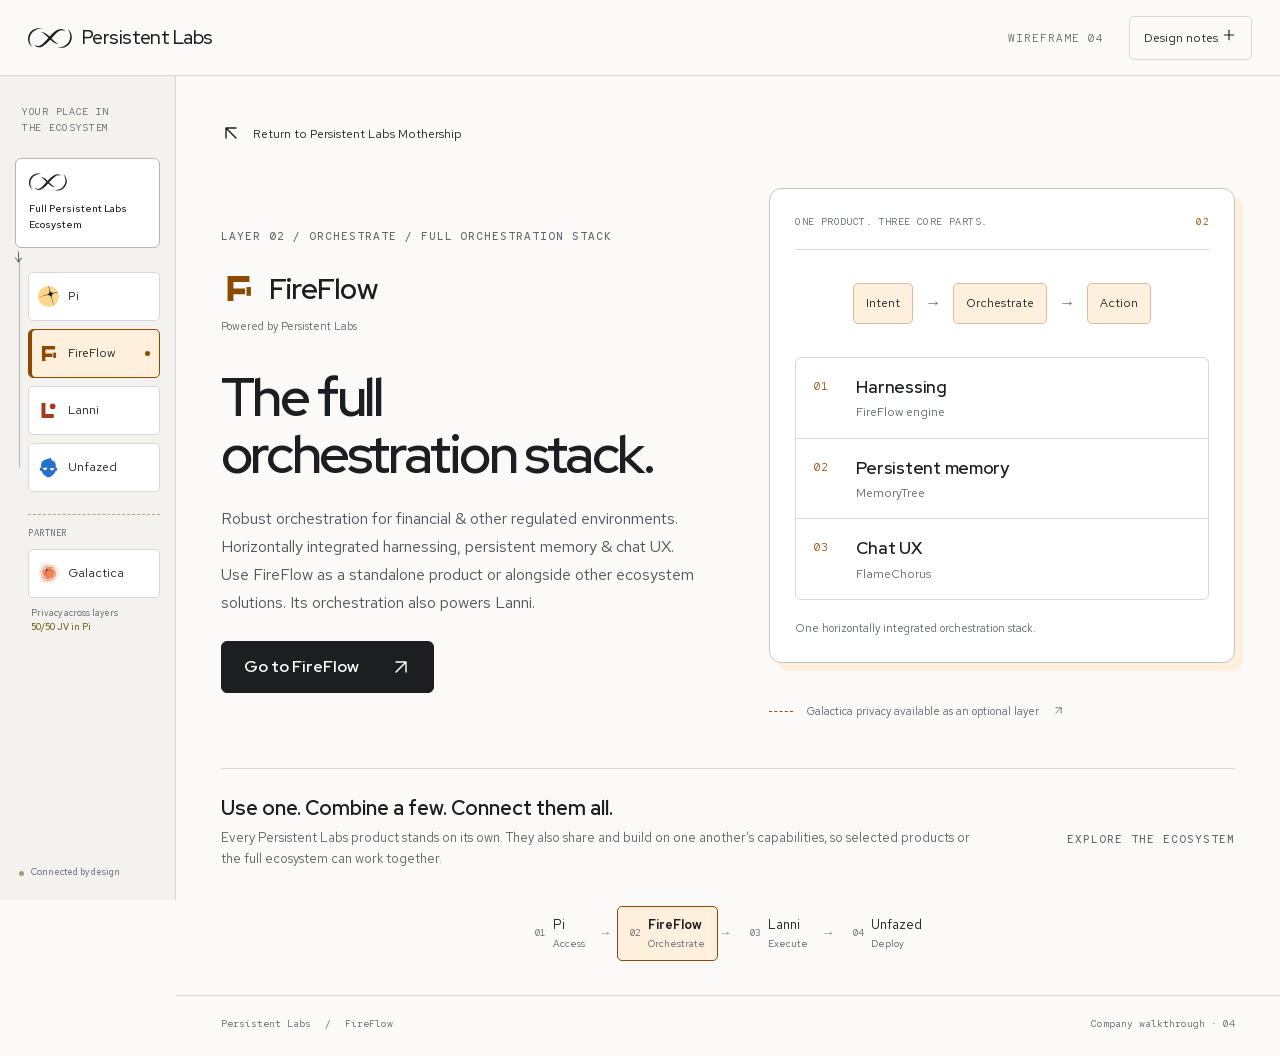
==== commit 4dd2e653: "Remove Wireframe 01 navigation links" ====
--- a/fireflow.html
+++ b/fireflow.html
@@ -1,6 +1,6 @@
 <!doctype html><html lang="en"><head><meta charset="utf-8"><meta name="viewport" content="width=device-width, initial-scale=1"><meta name="robots" content="noindex,nofollow"><meta name="color-scheme" content="light"><title>FireFlow · Persistent Labs wireframe</title><link rel="preload" href="assets/fonts/red-hat-display-latin-variable.woff2" as="font" type="font/woff2" crossorigin><link rel="preload" href="assets/fonts/red-hat-text-latin-variable.woff2" as="font" type="font/woff2" crossorigin><link rel="stylesheet" href="site.css?v=3b632a0d47"><script src="app.js?v=ad7107fde1" defer></script></head>
     <body data-page="fireflow"><a class="skip-link" href="#main">Skip to content</a><header class="topbar"><a class="company-logo" href="index.html" aria-label="Persistent Labs home"><svg class="pl-mark" aria-hidden="true" focusable="false" xmlns="http://www.w3.org/2000/svg" viewBox="0 0 47 21"><g fill="currentColor"><path d="M4.39736 20.0548C-1.94875 15.1978 -1.28266 5.82736 5.46964 1.67684C7.69121 0.311941 10.3883 -0.250189 12.9525 0.103068C13.5801 0.187772 14.1971 0.321567 14.7929 0.514077C13.5637 0.550654 12.348 0.665198 11.1622 0.944338C5.41959 2.16197 1.02265 7.51087 1.75419 13.4594C2.0006 15.8254 3.0623 18.0807 4.39736 20.0548Z"/><path d="M6.89844 17.0713C8.09585 18.1677 9.59743 19.1658 11.2184 19.0407C13.516 18.8578 15.5268 16.9106 17.1217 15.3609C21.6274 11.0842 30.0478 -1.45781 37.0571 1.18921C38.3604 1.68974 39.4144 2.73892 40.1074 3.88436C39.4086 3.34629 38.6781 2.87753 37.9138 2.58106C35.9617 1.79466 34.0819 2.46171 32.4552 3.60137C30.7678 4.78819 29.349 6.25705 27.9042 7.80002C25.5565 10.3315 23.3311 13.0017 20.8256 15.4379C19.195 17.0078 17.4519 18.5306 15.4045 19.5682C11.948 21.3479 8.72344 20.6193 6.8994 17.0713H6.89844Z"/><path d="M13.8281 4.46155C16.8525 3.89076 19.742 6.03917 21.8962 7.90364C24.0543 9.79986 25.9832 12.0224 28.0777 13.91C29.4706 15.142 30.949 16.2624 32.8857 16.686C29.8296 17.2548 26.9853 15.1719 24.7945 13.2891C22.6287 11.3967 20.7036 9.16554 18.6187 7.2645C17.2115 5.99971 15.7359 4.87833 13.8281 4.46155Z"/><path d="M42.4229 0.945841C48.769 5.80288 48.1029 15.1733 41.3506 19.3238C39.13 20.6887 36.4329 21.2509 33.8677 20.8967C33.2402 20.812 32.6232 20.6782 32.0273 20.4857C33.2565 20.4491 34.4722 20.3345 35.6581 20.0554C41.4016 18.8387 45.7986 13.4898 45.067 7.54125C44.8206 5.17529 43.7589 2.92004 42.4239 0.945841H42.4229Z"/></g></svg>
-<span>Persistent Labs</span></a><div class="review-controls"><button class="map-toggle" type="button" aria-expanded="false" aria-controls="mobile-map">Ecosystem <svg class="ui-icon" xmlns="http://www.w3.org/2000/svg" viewBox="0 0 24 24" width="16" height="16" fill="none" stroke="currentColor" stroke-width="1.7" stroke-linecap="round" stroke-linejoin="round" aria-hidden="true" focusable="false"><path d="M5 12h14"/><path class="icon-vertical" d="M12 5v14"/></svg></button><span class="version">Wireframe 04</span><a class="compare-link" href="v1/fireflow.html">Compare 01</a><button class="notes-toggle" type="button" aria-pressed="false">Design notes <svg class="ui-icon" xmlns="http://www.w3.org/2000/svg" viewBox="0 0 24 24" width="16" height="16" fill="none" stroke="currentColor" stroke-width="1.7" stroke-linecap="round" stroke-linejoin="round" aria-hidden="true" focusable="false"><path d="M5 12h14"/><path class="icon-vertical" d="M12 5v14"/></svg></button></div></header>
+<span>Persistent Labs</span></a><div class="review-controls"><button class="map-toggle" type="button" aria-expanded="false" aria-controls="mobile-map">Ecosystem <svg class="ui-icon" xmlns="http://www.w3.org/2000/svg" viewBox="0 0 24 24" width="16" height="16" fill="none" stroke="currentColor" stroke-width="1.7" stroke-linecap="round" stroke-linejoin="round" aria-hidden="true" focusable="false"><path d="M5 12h14"/><path class="icon-vertical" d="M12 5v14"/></svg></button><span class="version">Wireframe 04</span><button class="notes-toggle" type="button" aria-pressed="false">Design notes <svg class="ui-icon" xmlns="http://www.w3.org/2000/svg" viewBox="0 0 24 24" width="16" height="16" fill="none" stroke="currentColor" stroke-width="1.7" stroke-linecap="round" stroke-linejoin="round" aria-hidden="true" focusable="false"><path d="M5 12h14"/><path class="icon-vertical" d="M12 5v14"/></svg></button></div></header>
     <aside class="rail"><nav aria-label="Ecosystem map"><p class="rail-caption">Your place in<br>the ecosystem</p>
     <a class="map-home" href="index.html" aria-label="Full Persistent Labs Ecosystem" title="Full Persistent Labs Ecosystem"><svg class="pl-mark" aria-hidden="true" focusable="false" xmlns="http://www.w3.org/2000/svg" viewBox="0 0 47 21"><g fill="currentColor"><path d="M4.39736 20.0548C-1.94875 15.1978 -1.28266 5.82736 5.46964 1.67684C7.69121 0.311941 10.3883 -0.250189 12.9525 0.103068C13.5801 0.187772 14.1971 0.321567 14.7929 0.514077C13.5637 0.550654 12.348 0.665198 11.1622 0.944338C5.41959 2.16197 1.02265 7.51087 1.75419 13.4594C2.0006 15.8254 3.0623 18.0807 4.39736 20.0548Z"/><path d="M6.89844 17.0713C8.09585 18.1677 9.59743 19.1658 11.2184 19.0407C13.516 18.8578 15.5268 16.9106 17.1217 15.3609C21.6274 11.0842 30.0478 -1.45781 37.0571 1.18921C38.3604 1.68974 39.4144 2.73892 40.1074 3.88436C39.4086 3.34629 38.6781 2.87753 37.9138 2.58106C35.9617 1.79466 34.0819 2.46171 32.4552 3.60137C30.7678 4.78819 29.349 6.25705 27.9042 7.80002C25.5565 10.3315 23.3311 13.0017 20.8256 15.4379C19.195 17.0078 17.4519 18.5306 15.4045 19.5682C11.948 21.3479 8.72344 20.6193 6.8994 17.0713H6.89844Z"/><path d="M13.8281 4.46155C16.8525 3.89076 19.742 6.03917 21.8962 7.90364C24.0543 9.79986 25.9832 12.0224 28.0777 13.91C29.4706 15.142 30.949 16.2624 32.8857 16.686C29.8296 17.2548 26.9853 15.1719 24.7945 13.2891C22.6287 11.3967 20.7036 9.16554 18.6187 7.2645C17.2115 5.99971 15.7359 4.87833 13.8281 4.46155Z"/><path d="M42.4229 0.945841C48.769 5.80288 48.1029 15.1733 41.3506 19.3238C39.13 20.6887 36.4329 21.2509 33.8677 20.8967C33.2402 20.812 32.6232 20.6782 32.0273 20.4857C33.2565 20.4491 34.4722 20.3345 35.6581 20.0554C41.4016 18.8387 45.7986 13.4898 45.067 7.54125C44.8206 5.17529 43.7589 2.92004 42.4239 0.945841H42.4229Z"/></g></svg>
 <span>Full Persistent Labs<br>Ecosystem</span></a>
@@ -24,4 +24,4 @@
   </g>
 </svg>
 <span>Unfazed</span></a><a class="mobile-node galactica" href="galactica.html" aria-label="Galactica — separate partner"><img class="mark" src="assets/galactica-symbol.svg" width="38" height="38" alt="" aria-hidden="true" decoding="async"><span>Galactica</span></a></nav><div id="map-details" class="map-details"><nav aria-label="Ecosystem roles"><a class="pi" href="pi.html"><b>01 · Access</b><span>Pi — Private inference & payments</span></a><a class="fireflow" href="fireflow.html" aria-current="page"><b>02 · Orchestrate</b><span>FireFlow — Full orchestration stack</span></a><a class="lanni" href="lanni.html"><b>03 · Execute</b><span>Lanni — Deployable agent layer</span></a><a class="unfazed" href="unfazed.html"><b>04 · Deploy</b><span>Unfazed — Lean orchestration & deployment</span></a></nav><a href="galactica.html" class="mobile-partner-detail"><b>Galactica · separate partner</b><span>Optional privacy across the stack. Built into Pi, a 50/50 joint venture with Persistent Labs.</span></a><button class="notes-toggle" type="button" aria-pressed="false">Design notes <svg class="ui-icon" xmlns="http://www.w3.org/2000/svg" viewBox="0 0 24 24" width="16" height="16" fill="none" stroke="currentColor" stroke-width="1.7" stroke-linecap="round" stroke-linejoin="round" aria-hidden="true" focusable="false"><path d="M5 12h14"/><path class="icon-vertical" d="M12 5v14"/></svg></button></div></div><div class="page-shell"><main id="main" tabindex="-1"><a href="index.html" class="return-link"><span aria-hidden="true"><svg class="ui-icon" xmlns="http://www.w3.org/2000/svg" viewBox="0 0 24 24" width="16" height="16" fill="none" stroke="currentColor" stroke-width="1.7" stroke-linecap="round" stroke-linejoin="round" aria-hidden="true" focusable="false"><path d="M18 18 6 6M6 18V6h12"/></svg></span> Return to Persistent Labs Mothership</a><section class="product-hero fireflow"><div class="product-copy"><p class="eyebrow">Layer 02 / Orchestrate / Full orchestration stack</p><div class="product-lockup "><svg class="mark" aria-hidden="true" focusable="false" xmlns="http://www.w3.org/2000/svg" viewBox="0 0 96 96" fill="currentColor"><path d="M18 14h60v16H34v18h32v16H34v18H18z"/><path d="M70 44h12v24H70z"/></svg>
-<span>FireFlow</span></div><p class="endorsement">Powered by Persistent Labs</p><h1>The full<br> orchestration stack.</h1><p class="product-description">Robust orchestration for financial &amp; other regulated environments. Horizontally integrated harnessing, persistent memory &amp; chat UX. Use FireFlow as a standalone product or alongside other ecosystem solutions. Its orchestration also powers Lanni.</p><a class="product-cta" href="https://persistentai.org/"><span>Go to FireFlow</span><svg class="ui-icon" xmlns="http://www.w3.org/2000/svg" viewBox="0 0 24 24" width="16" height="16" fill="none" stroke="currentColor" stroke-width="1.7" stroke-linecap="round" stroke-linejoin="round" aria-hidden="true" focusable="false"><path d="M6 18 18 6M6 6h12v12"/></svg></a></div><div class="product-art"><div class="visual-board"><div class="visual-label"><span>One product. Three core parts.</span><span>02</span></div><div class="flow-path"><span>Intent</span><i aria-hidden="true">→</i><span>Orchestrate</span><i aria-hidden="true">→</i><span>Action</span></div><div class="ff-components"><div><b>01</b><h3>Harnessing</h3><p>FireFlow engine</p></div><div><b>02</b><h3>Persistent memory</h3><p>MemoryTree</p></div><div><b>03</b><h3>Chat UX</h3><p>FlameChorus</p></div></div><p class="visual-footnote">One horizontally integrated orchestration stack.</p></div><a class="privacy-caption" href="galactica.html">Galactica privacy available as an optional layer <span aria-hidden="true"><svg class="ui-icon" xmlns="http://www.w3.org/2000/svg" viewBox="0 0 24 24" width="16" height="16" fill="none" stroke="currentColor" stroke-width="1.7" stroke-linecap="round" stroke-linejoin="round" aria-hidden="true" focusable="false"><path d="M6 18 18 6M6 6h12v12"/></svg></span></a></div></section><section class="context-strip" aria-label="Independent products in the ecosystem"><p class="context-principle"><strong>Use one. Combine a few. Connect them all.</strong><span>Every Persistent Labs product stands on its own. They also share and build on one another’s capabilities, so selected products or the full ecosystem can work together.</span></p><span class="eyebrow">Explore the ecosystem</span><div class="context-layers"><a href="pi.html" class="context-layer pi"><small>01</small><span>Pi<b>Access</b></span></a><a href="fireflow.html" class="context-layer fireflow" aria-current="page"><small>02</small><span>FireFlow<b>Orchestrate</b></span></a><a href="lanni.html" class="context-layer lanni"><small>03</small><span>Lanni<b>Execute</b></span></a><a href="unfazed.html" class="context-layer unfazed"><small>04</small><span>Unfazed<b>Deploy</b></span></a></div></section><aside class="review-notes" hidden><span class="eyebrow">Design note</span><p>One product contains orchestration, persistent memory and chat UX. MemoryTree and FlameChorus stay subordinate. Copy follows the core brief; this wireframe does not evaluate or change the existing FireFlow website. The mark is the bible’s concept asset.</p></aside></main><footer class="page-footer"><span>Persistent Labs <span class="footer-divider">/</span> FireFlow</span><span>Company walkthrough · 04 <a href="v1/index.html">View Wireframe 01 <svg class="ui-icon" xmlns="http://www.w3.org/2000/svg" viewBox="0 0 24 24" width="16" height="16" fill="none" stroke="currentColor" stroke-width="1.7" stroke-linecap="round" stroke-linejoin="round" aria-hidden="true" focusable="false"><path d="M6 18 18 6M6 6h12v12"/></svg></a></span></footer></div><script type="application/json" id="interaction-content">{}</script></body></html>+<span>FireFlow</span></div><p class="endorsement">Powered by Persistent Labs</p><h1>The full<br> orchestration stack.</h1><p class="product-description">Robust orchestration for financial &amp; other regulated environments. Horizontally integrated harnessing, persistent memory &amp; chat UX. Use FireFlow as a standalone product or alongside other ecosystem solutions. Its orchestration also powers Lanni.</p><a class="product-cta" href="https://persistentai.org/"><span>Go to FireFlow</span><svg class="ui-icon" xmlns="http://www.w3.org/2000/svg" viewBox="0 0 24 24" width="16" height="16" fill="none" stroke="currentColor" stroke-width="1.7" stroke-linecap="round" stroke-linejoin="round" aria-hidden="true" focusable="false"><path d="M6 18 18 6M6 6h12v12"/></svg></a></div><div class="product-art"><div class="visual-board"><div class="visual-label"><span>One product. Three core parts.</span><span>02</span></div><div class="flow-path"><span>Intent</span><i aria-hidden="true">→</i><span>Orchestrate</span><i aria-hidden="true">→</i><span>Action</span></div><div class="ff-components"><div><b>01</b><h3>Harnessing</h3><p>FireFlow engine</p></div><div><b>02</b><h3>Persistent memory</h3><p>MemoryTree</p></div><div><b>03</b><h3>Chat UX</h3><p>FlameChorus</p></div></div><p class="visual-footnote">One horizontally integrated orchestration stack.</p></div><a class="privacy-caption" href="galactica.html">Galactica privacy available as an optional layer <span aria-hidden="true"><svg class="ui-icon" xmlns="http://www.w3.org/2000/svg" viewBox="0 0 24 24" width="16" height="16" fill="none" stroke="currentColor" stroke-width="1.7" stroke-linecap="round" stroke-linejoin="round" aria-hidden="true" focusable="false"><path d="M6 18 18 6M6 6h12v12"/></svg></span></a></div></section><section class="context-strip" aria-label="Independent products in the ecosystem"><p class="context-principle"><strong>Use one. Combine a few. Connect them all.</strong><span>Every Persistent Labs product stands on its own. They also share and build on one another’s capabilities, so selected products or the full ecosystem can work together.</span></p><span class="eyebrow">Explore the ecosystem</span><div class="context-layers"><a href="pi.html" class="context-layer pi"><small>01</small><span>Pi<b>Access</b></span></a><a href="fireflow.html" class="context-layer fireflow" aria-current="page"><small>02</small><span>FireFlow<b>Orchestrate</b></span></a><a href="lanni.html" class="context-layer lanni"><small>03</small><span>Lanni<b>Execute</b></span></a><a href="unfazed.html" class="context-layer unfazed"><small>04</small><span>Unfazed<b>Deploy</b></span></a></div></section><aside class="review-notes" hidden><span class="eyebrow">Design note</span><p>One product contains orchestration, persistent memory and chat UX. MemoryTree and FlameChorus stay subordinate. Copy follows the core brief; this wireframe does not evaluate or change the existing FireFlow website. The mark is the bible’s concept asset.</p></aside></main><footer class="page-footer"><span>Persistent Labs <span class="footer-divider">/</span> FireFlow</span><span>Company walkthrough · 04</span></footer></div><script type="application/json" id="interaction-content">{}</script></body></html>
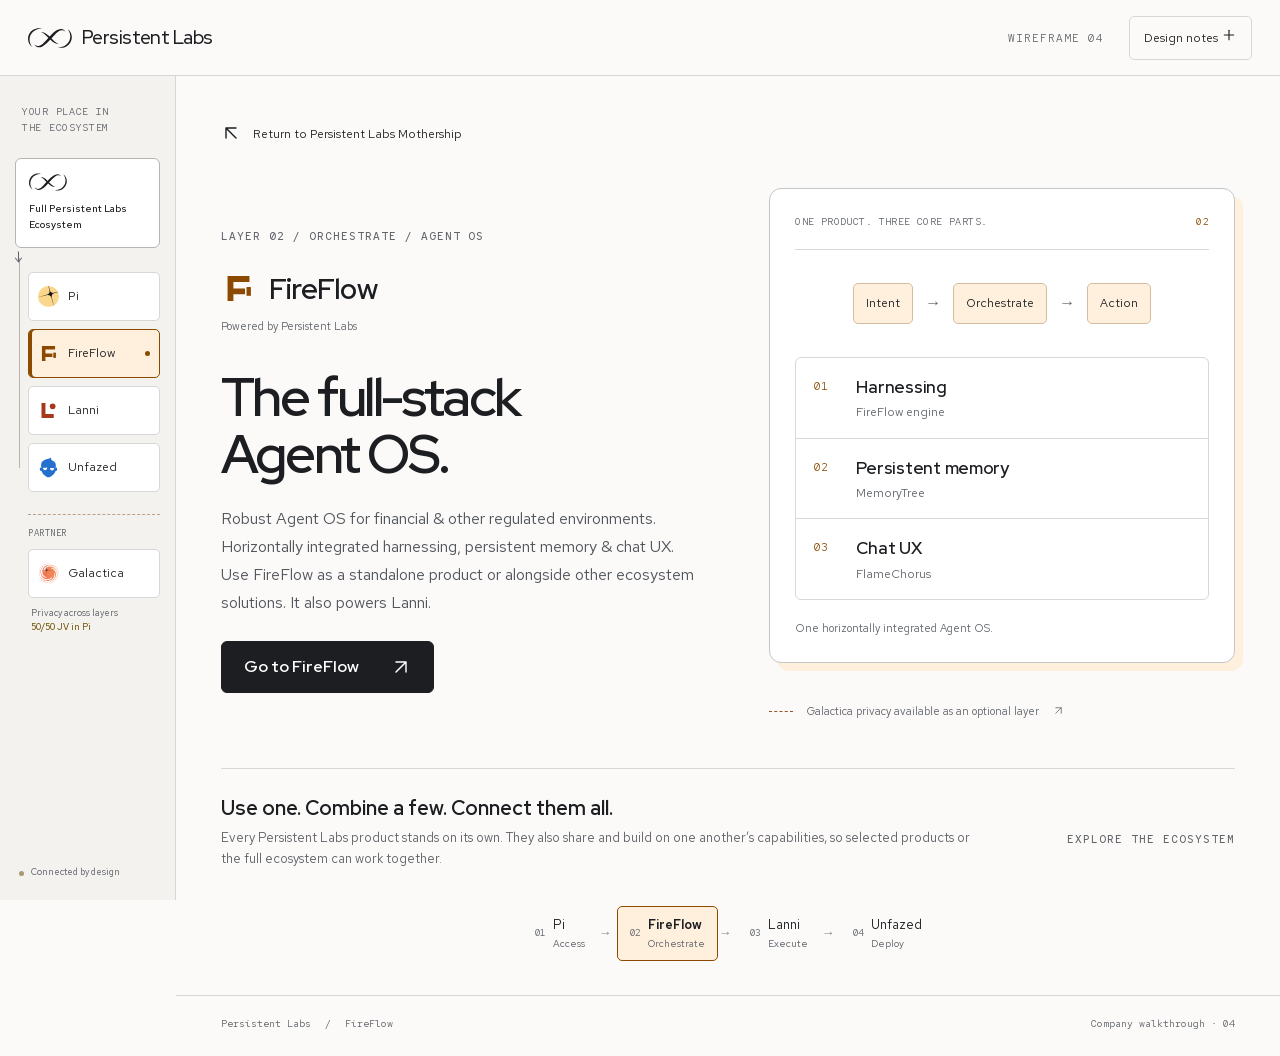
==== commit aabf5f50: "Refer to FireFlow as an Agent OS    Per Max's note: FireFlow is referred to as an "Agent OS" instead" ====
--- a/fireflow.html
+++ b/fireflow.html
@@ -4,7 +4,7 @@
     <aside class="rail"><nav aria-label="Ecosystem map"><p class="rail-caption">Your place in<br>the ecosystem</p>
     <a class="map-home" href="index.html" aria-label="Full Persistent Labs Ecosystem" title="Full Persistent Labs Ecosystem"><svg class="pl-mark" aria-hidden="true" focusable="false" xmlns="http://www.w3.org/2000/svg" viewBox="0 0 47 21"><g fill="currentColor"><path d="M4.39736 20.0548C-1.94875 15.1978 -1.28266 5.82736 5.46964 1.67684C7.69121 0.311941 10.3883 -0.250189 12.9525 0.103068C13.5801 0.187772 14.1971 0.321567 14.7929 0.514077C13.5637 0.550654 12.348 0.665198 11.1622 0.944338C5.41959 2.16197 1.02265 7.51087 1.75419 13.4594C2.0006 15.8254 3.0623 18.0807 4.39736 20.0548Z"/><path d="M6.89844 17.0713C8.09585 18.1677 9.59743 19.1658 11.2184 19.0407C13.516 18.8578 15.5268 16.9106 17.1217 15.3609C21.6274 11.0842 30.0478 -1.45781 37.0571 1.18921C38.3604 1.68974 39.4144 2.73892 40.1074 3.88436C39.4086 3.34629 38.6781 2.87753 37.9138 2.58106C35.9617 1.79466 34.0819 2.46171 32.4552 3.60137C30.7678 4.78819 29.349 6.25705 27.9042 7.80002C25.5565 10.3315 23.3311 13.0017 20.8256 15.4379C19.195 17.0078 17.4519 18.5306 15.4045 19.5682C11.948 21.3479 8.72344 20.6193 6.8994 17.0713H6.89844Z"/><path d="M13.8281 4.46155C16.8525 3.89076 19.742 6.03917 21.8962 7.90364C24.0543 9.79986 25.9832 12.0224 28.0777 13.91C29.4706 15.142 30.949 16.2624 32.8857 16.686C29.8296 17.2548 26.9853 15.1719 24.7945 13.2891C22.6287 11.3967 20.7036 9.16554 18.6187 7.2645C17.2115 5.99971 15.7359 4.87833 13.8281 4.46155Z"/><path d="M42.4229 0.945841C48.769 5.80288 48.1029 15.1733 41.3506 19.3238C39.13 20.6887 36.4329 21.2509 33.8677 20.8967C33.2402 20.812 32.6232 20.6782 32.0273 20.4857C33.2565 20.4491 34.4722 20.3345 35.6581 20.0554C41.4016 18.8387 45.7986 13.4898 45.067 7.54125C44.8206 5.17529 43.7589 2.92004 42.4239 0.945841H42.4229Z"/></g></svg>
 <span>Full Persistent Labs<br>Ecosystem</span></a>
-    <div class="mini-stack"><div class="mini-axis" aria-hidden="true">↓</div><a class="map-node pi" href="pi.html" aria-label="Pi — Private inference & payments" title="Pi — Private inference & payments"><img class="mark" src="assets/pi-symbol.svg" width="38" height="38" alt="" aria-hidden="true" decoding="async"><span>Pi</span><i aria-hidden="true"></i></a><a class="map-node fireflow" href="fireflow.html" aria-label="FireFlow — Full orchestration stack" title="FireFlow — Full orchestration stack" aria-current="page"><svg class="mark" aria-hidden="true" focusable="false" xmlns="http://www.w3.org/2000/svg" viewBox="0 0 96 96" fill="currentColor"><path d="M18 14h60v16H34v18h32v16H34v18H18z"/><path d="M70 44h12v24H70z"/></svg>
+    <div class="mini-stack"><div class="mini-axis" aria-hidden="true">↓</div><a class="map-node pi" href="pi.html" aria-label="Pi — Private inference & payments" title="Pi — Private inference & payments"><img class="mark" src="assets/pi-symbol.svg" width="38" height="38" alt="" aria-hidden="true" decoding="async"><span>Pi</span><i aria-hidden="true"></i></a><a class="map-node fireflow" href="fireflow.html" aria-label="FireFlow — Agent OS" title="FireFlow — Agent OS" aria-current="page"><svg class="mark" aria-hidden="true" focusable="false" xmlns="http://www.w3.org/2000/svg" viewBox="0 0 96 96" fill="currentColor"><path d="M18 14h60v16H34v18h32v16H34v18H18z"/><path d="M70 44h12v24H70z"/></svg>
 <span>FireFlow</span><i aria-hidden="true"></i></a><a class="map-node lanni" href="lanni.html" aria-label="Lanni — Deployable agent layer" title="Lanni — Deployable agent layer"><svg class="mark" aria-hidden="true" focusable="false" xmlns="http://www.w3.org/2000/svg" viewBox="0 0 96 96" fill="currentColor"><path d="M16 14h18v50h38v18H16z"/><circle cx="67" cy="29" r="13"/></svg>
 <span>Lanni</span><i aria-hidden="true"></i></a><a class="map-node unfazed" href="unfazed.html" aria-label="Unfazed — Lean orchestration & deployment" title="Unfazed — Lean orchestration & deployment"><svg class="mark" aria-hidden="true" focusable="false" xmlns="http://www.w3.org/2000/svg" viewBox="0 0 1024 1024">
   
@@ -23,5 +23,5 @@
     <path class="mark" d="M51.151 47.186c-4.211 0-7.624-3.413-7.624-7.624 0-.591.074-1.165.201-1.717 2.017.124 4.029.265 6.034.435-.019.091-.029.185-.029.282 0 .783.635 1.417 1.417 1.417.783 0 1.418-.634 1.418-1.417 0-.008-.002-.016-.003-.024 2.071.198 4.135.417 6.191.663.006.12.018.239.018.361 0 4.211-3.413 7.624-7.623 7.624ZM25.454 46.013c-4.211 0-7.624-3.413-7.624-7.624 0-.041.006-.081.006-.121 1.992-.321 3.991-.623 5.999-.901 0 .008-.002.014-.002.022 0 .783.634 1.417 1.417 1.417s1.417-.634 1.417-1.417c0-.136-.025-.265-.061-.389 2.049-.262 4.106-.501 6.17-.719.192.67.301 1.376.301 2.108 0 4.211-3.413 7.624-7.623 7.624ZM66.95 36.039c-1.069-.15-2.16.685-3.006 2.119l.727-7.239c.467-4.654-1.146-10.792-3.585-13.64-2.44-2.848-7.947-6.699-12.239-8.558l-1.725-.748c.767-.785 1.219-1.745 1.219-2.786 0-2.646-2.2-4.386-5.902-4.386 3.18 3.18-7.108 3.566-12.417 5.525-6.772 2.499-10.095 3.588-14.46 7.953s-4.97 11.977-4.405 16.62l.891 7.326c-.851-1.473-1.959-2.339-3.044-2.186-1.902.267-3.013 3.557-2.48 7.348.532 3.79 3.498 6.507 5.401 6.24.661-.093 1.103-.541 1.381-1.237.763 4.487 3.27 9.821 5.802 12.212 2.696 2.546 8.01 6.78 11.809 9.409 3.799 2.63 10.084 2.647 13.967.039l.116-.078c3.883-2.609 9.331-6.825 12.107-9.37 2.534-2.323 4.96-7.428 5.721-11.84.278.48.668.79 1.202.865 1.903.267 4.868-2.45 5.401-6.24.533-3.791-.578-7.081-2.481-7.348Z"/>
   </g>
 </svg>
-<span>Unfazed</span></a><a class="mobile-node galactica" href="galactica.html" aria-label="Galactica — separate partner"><img class="mark" src="assets/galactica-symbol.svg" width="38" height="38" alt="" aria-hidden="true" decoding="async"><span>Galactica</span></a></nav><div id="map-details" class="map-details"><nav aria-label="Ecosystem roles"><a class="pi" href="pi.html"><b>01 · Access</b><span>Pi — Private inference & payments</span></a><a class="fireflow" href="fireflow.html" aria-current="page"><b>02 · Orchestrate</b><span>FireFlow — Full orchestration stack</span></a><a class="lanni" href="lanni.html"><b>03 · Execute</b><span>Lanni — Deployable agent layer</span></a><a class="unfazed" href="unfazed.html"><b>04 · Deploy</b><span>Unfazed — Lean orchestration & deployment</span></a></nav><a href="galactica.html" class="mobile-partner-detail"><b>Galactica · separate partner</b><span>Optional privacy across the stack. Built into Pi, a 50/50 joint venture with Persistent Labs.</span></a><button class="notes-toggle" type="button" aria-pressed="false">Design notes <svg class="ui-icon" xmlns="http://www.w3.org/2000/svg" viewBox="0 0 24 24" width="16" height="16" fill="none" stroke="currentColor" stroke-width="1.7" stroke-linecap="round" stroke-linejoin="round" aria-hidden="true" focusable="false"><path d="M5 12h14"/><path class="icon-vertical" d="M12 5v14"/></svg></button></div></div><div class="page-shell"><main id="main" tabindex="-1"><a href="index.html" class="return-link"><span aria-hidden="true"><svg class="ui-icon" xmlns="http://www.w3.org/2000/svg" viewBox="0 0 24 24" width="16" height="16" fill="none" stroke="currentColor" stroke-width="1.7" stroke-linecap="round" stroke-linejoin="round" aria-hidden="true" focusable="false"><path d="M18 18 6 6M6 18V6h12"/></svg></span> Return to Persistent Labs Mothership</a><section class="product-hero fireflow"><div class="product-copy"><p class="eyebrow">Layer 02 / Orchestrate / Full orchestration stack</p><div class="product-lockup "><svg class="mark" aria-hidden="true" focusable="false" xmlns="http://www.w3.org/2000/svg" viewBox="0 0 96 96" fill="currentColor"><path d="M18 14h60v16H34v18h32v16H34v18H18z"/><path d="M70 44h12v24H70z"/></svg>
-<span>FireFlow</span></div><p class="endorsement">Powered by Persistent Labs</p><h1>The full<br> orchestration stack.</h1><p class="product-description">Robust orchestration for financial &amp; other regulated environments. Horizontally integrated harnessing, persistent memory &amp; chat UX. Use FireFlow as a standalone product or alongside other ecosystem solutions. Its orchestration also powers Lanni.</p><a class="product-cta" href="https://persistentai.org/"><span>Go to FireFlow</span><svg class="ui-icon" xmlns="http://www.w3.org/2000/svg" viewBox="0 0 24 24" width="16" height="16" fill="none" stroke="currentColor" stroke-width="1.7" stroke-linecap="round" stroke-linejoin="round" aria-hidden="true" focusable="false"><path d="M6 18 18 6M6 6h12v12"/></svg></a></div><div class="product-art"><div class="visual-board"><div class="visual-label"><span>One product. Three core parts.</span><span>02</span></div><div class="flow-path"><span>Intent</span><i aria-hidden="true">→</i><span>Orchestrate</span><i aria-hidden="true">→</i><span>Action</span></div><div class="ff-components"><div><b>01</b><h3>Harnessing</h3><p>FireFlow engine</p></div><div><b>02</b><h3>Persistent memory</h3><p>MemoryTree</p></div><div><b>03</b><h3>Chat UX</h3><p>FlameChorus</p></div></div><p class="visual-footnote">One horizontally integrated orchestration stack.</p></div><a class="privacy-caption" href="galactica.html">Galactica privacy available as an optional layer <span aria-hidden="true"><svg class="ui-icon" xmlns="http://www.w3.org/2000/svg" viewBox="0 0 24 24" width="16" height="16" fill="none" stroke="currentColor" stroke-width="1.7" stroke-linecap="round" stroke-linejoin="round" aria-hidden="true" focusable="false"><path d="M6 18 18 6M6 6h12v12"/></svg></span></a></div></section><section class="context-strip" aria-label="Independent products in the ecosystem"><p class="context-principle"><strong>Use one. Combine a few. Connect them all.</strong><span>Every Persistent Labs product stands on its own. They also share and build on one another’s capabilities, so selected products or the full ecosystem can work together.</span></p><span class="eyebrow">Explore the ecosystem</span><div class="context-layers"><a href="pi.html" class="context-layer pi"><small>01</small><span>Pi<b>Access</b></span></a><a href="fireflow.html" class="context-layer fireflow" aria-current="page"><small>02</small><span>FireFlow<b>Orchestrate</b></span></a><a href="lanni.html" class="context-layer lanni"><small>03</small><span>Lanni<b>Execute</b></span></a><a href="unfazed.html" class="context-layer unfazed"><small>04</small><span>Unfazed<b>Deploy</b></span></a></div></section><aside class="review-notes" hidden><span class="eyebrow">Design note</span><p>One product contains orchestration, persistent memory and chat UX. MemoryTree and FlameChorus stay subordinate. Copy follows the core brief; this wireframe does not evaluate or change the existing FireFlow website. The mark is the bible’s concept asset.</p></aside></main><footer class="page-footer"><span>Persistent Labs <span class="footer-divider">/</span> FireFlow</span><span>Company walkthrough · 04</span></footer></div><script type="application/json" id="interaction-content">{}</script></body></html>+<span>Unfazed</span></a><a class="mobile-node galactica" href="galactica.html" aria-label="Galactica — separate partner"><img class="mark" src="assets/galactica-symbol.svg" width="38" height="38" alt="" aria-hidden="true" decoding="async"><span>Galactica</span></a></nav><div id="map-details" class="map-details"><nav aria-label="Ecosystem roles"><a class="pi" href="pi.html"><b>01 · Access</b><span>Pi — Private inference & payments</span></a><a class="fireflow" href="fireflow.html" aria-current="page"><b>02 · Orchestrate</b><span>FireFlow — Agent OS</span></a><a class="lanni" href="lanni.html"><b>03 · Execute</b><span>Lanni — Deployable agent layer</span></a><a class="unfazed" href="unfazed.html"><b>04 · Deploy</b><span>Unfazed — Lean orchestration & deployment</span></a></nav><a href="galactica.html" class="mobile-partner-detail"><b>Galactica · separate partner</b><span>Optional privacy across the stack. Built into Pi, a 50/50 joint venture with Persistent Labs.</span></a><button class="notes-toggle" type="button" aria-pressed="false">Design notes <svg class="ui-icon" xmlns="http://www.w3.org/2000/svg" viewBox="0 0 24 24" width="16" height="16" fill="none" stroke="currentColor" stroke-width="1.7" stroke-linecap="round" stroke-linejoin="round" aria-hidden="true" focusable="false"><path d="M5 12h14"/><path class="icon-vertical" d="M12 5v14"/></svg></button></div></div><div class="page-shell"><main id="main" tabindex="-1"><a href="index.html" class="return-link"><span aria-hidden="true"><svg class="ui-icon" xmlns="http://www.w3.org/2000/svg" viewBox="0 0 24 24" width="16" height="16" fill="none" stroke="currentColor" stroke-width="1.7" stroke-linecap="round" stroke-linejoin="round" aria-hidden="true" focusable="false"><path d="M18 18 6 6M6 18V6h12"/></svg></span> Return to Persistent Labs Mothership</a><section class="product-hero fireflow"><div class="product-copy"><p class="eyebrow">Layer 02 / Orchestrate / Agent OS</p><div class="product-lockup "><svg class="mark" aria-hidden="true" focusable="false" xmlns="http://www.w3.org/2000/svg" viewBox="0 0 96 96" fill="currentColor"><path d="M18 14h60v16H34v18h32v16H34v18H18z"/><path d="M70 44h12v24H70z"/></svg>
+<span>FireFlow</span></div><p class="endorsement">Powered by Persistent Labs</p><h1>The full-stack<br> Agent OS.</h1><p class="product-description">Robust Agent OS for financial &amp; other regulated environments. Horizontally integrated harnessing, persistent memory &amp; chat UX. Use FireFlow as a standalone product or alongside other ecosystem solutions. It also powers Lanni.</p><a class="product-cta" href="https://persistentai.org/"><span>Go to FireFlow</span><svg class="ui-icon" xmlns="http://www.w3.org/2000/svg" viewBox="0 0 24 24" width="16" height="16" fill="none" stroke="currentColor" stroke-width="1.7" stroke-linecap="round" stroke-linejoin="round" aria-hidden="true" focusable="false"><path d="M6 18 18 6M6 6h12v12"/></svg></a></div><div class="product-art"><div class="visual-board"><div class="visual-label"><span>One product. Three core parts.</span><span>02</span></div><div class="flow-path"><span>Intent</span><i aria-hidden="true">→</i><span>Orchestrate</span><i aria-hidden="true">→</i><span>Action</span></div><div class="ff-components"><div><b>01</b><h3>Harnessing</h3><p>FireFlow engine</p></div><div><b>02</b><h3>Persistent memory</h3><p>MemoryTree</p></div><div><b>03</b><h3>Chat UX</h3><p>FlameChorus</p></div></div><p class="visual-footnote">One horizontally integrated Agent OS.</p></div><a class="privacy-caption" href="galactica.html">Galactica privacy available as an optional layer <span aria-hidden="true"><svg class="ui-icon" xmlns="http://www.w3.org/2000/svg" viewBox="0 0 24 24" width="16" height="16" fill="none" stroke="currentColor" stroke-width="1.7" stroke-linecap="round" stroke-linejoin="round" aria-hidden="true" focusable="false"><path d="M6 18 18 6M6 6h12v12"/></svg></span></a></div></section><section class="context-strip" aria-label="Independent products in the ecosystem"><p class="context-principle"><strong>Use one. Combine a few. Connect them all.</strong><span>Every Persistent Labs product stands on its own. They also share and build on one another’s capabilities, so selected products or the full ecosystem can work together.</span></p><span class="eyebrow">Explore the ecosystem</span><div class="context-layers"><a href="pi.html" class="context-layer pi"><small>01</small><span>Pi<b>Access</b></span></a><a href="fireflow.html" class="context-layer fireflow" aria-current="page"><small>02</small><span>FireFlow<b>Orchestrate</b></span></a><a href="lanni.html" class="context-layer lanni"><small>03</small><span>Lanni<b>Execute</b></span></a><a href="unfazed.html" class="context-layer unfazed"><small>04</small><span>Unfazed<b>Deploy</b></span></a></div></section><aside class="review-notes" hidden><span class="eyebrow">Design note</span><p>One Agent OS contains harnessing, persistent memory and chat UX. MemoryTree and FlameChorus stay subordinate. Copy follows the core brief; this wireframe does not evaluate or change the existing FireFlow website. The mark is the bible’s concept asset.</p></aside></main><footer class="page-footer"><span>Persistent Labs <span class="footer-divider">/</span> FireFlow</span><span>Company walkthrough · 04</span></footer></div><script type="application/json" id="interaction-content">{}</script></body></html>
